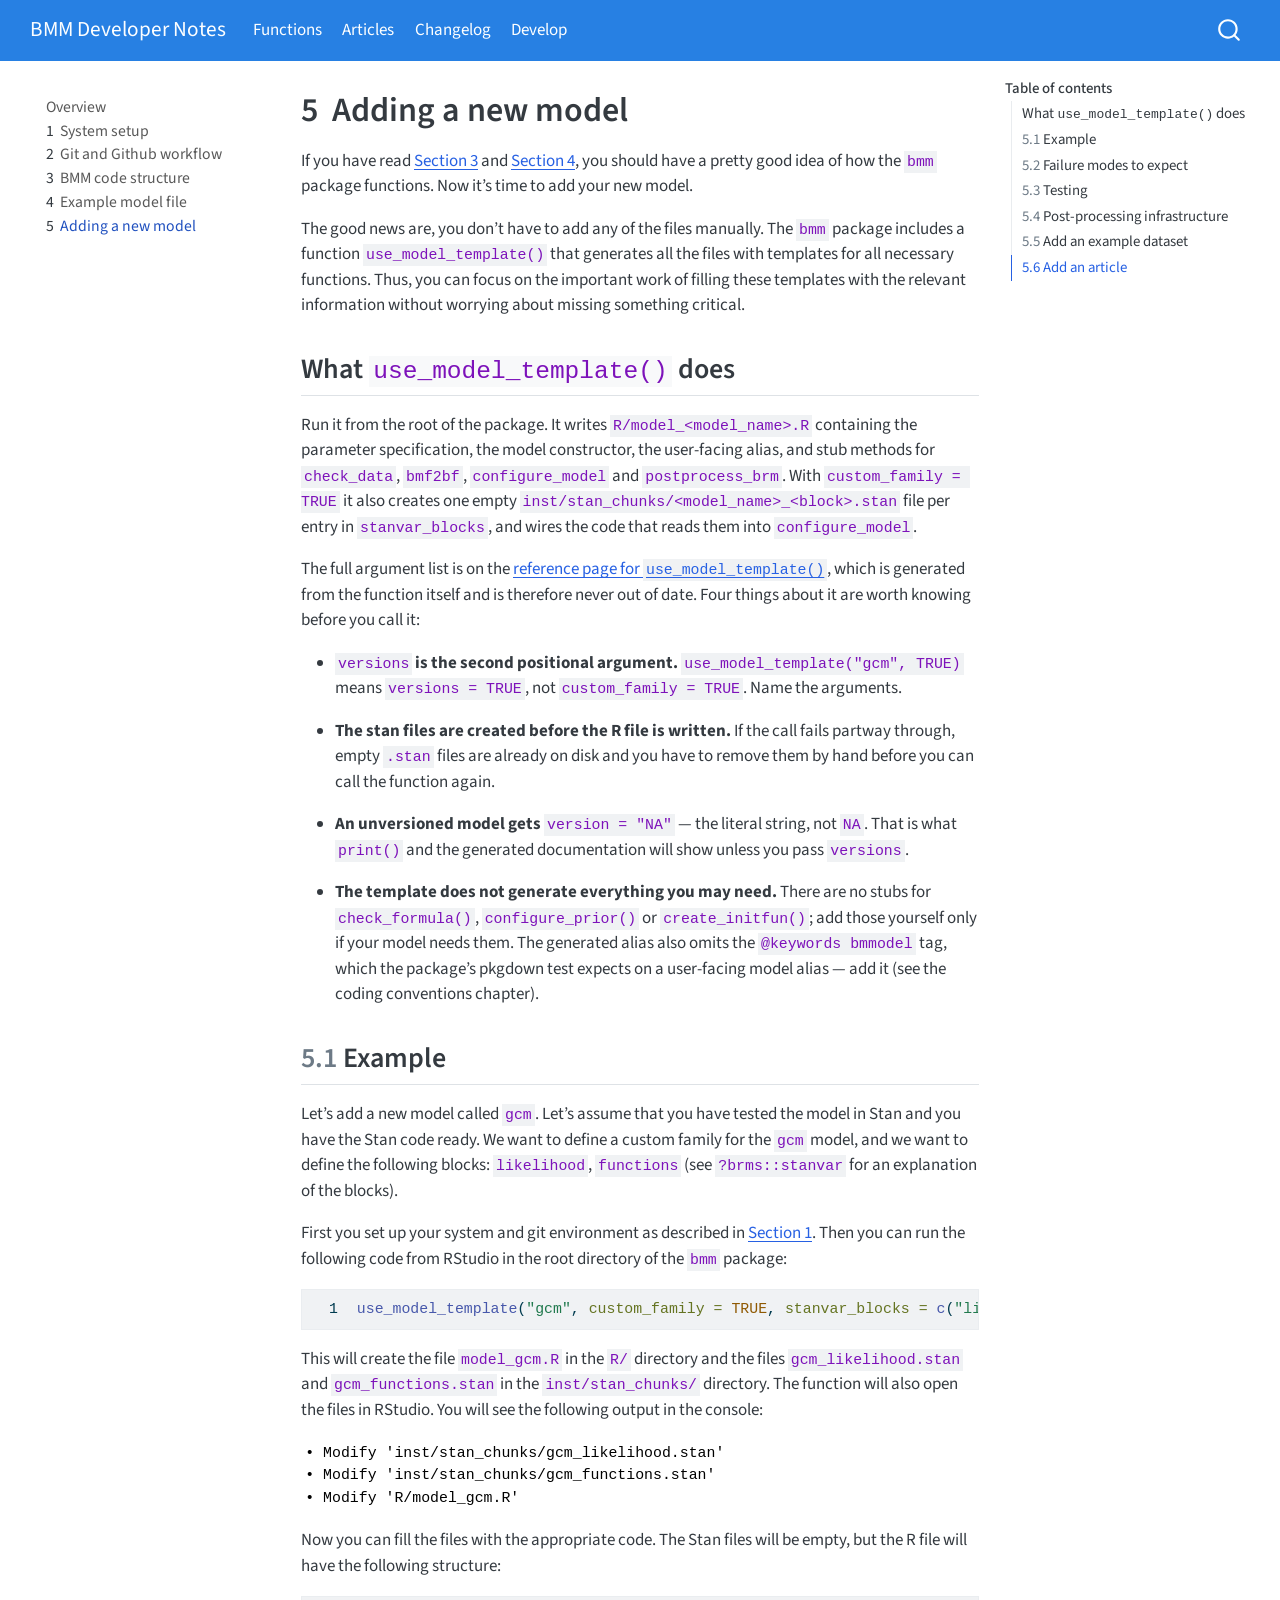
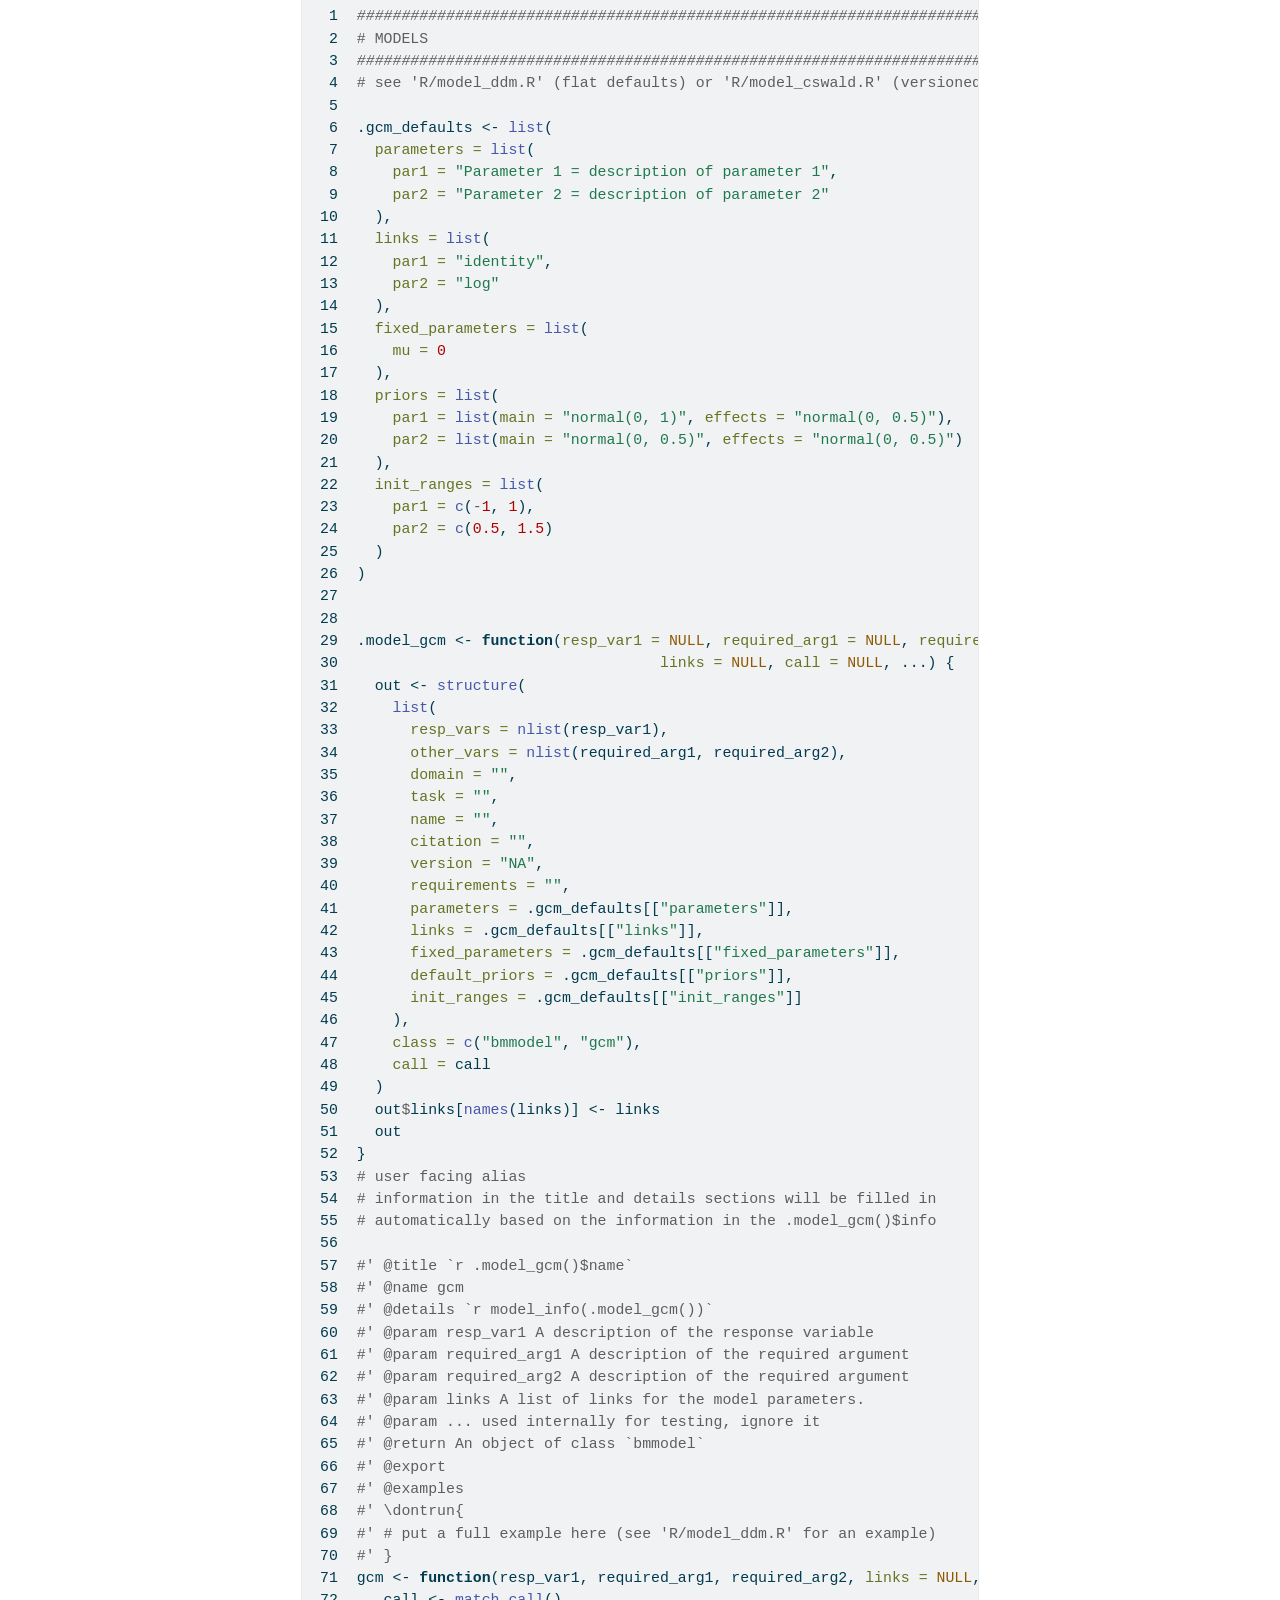
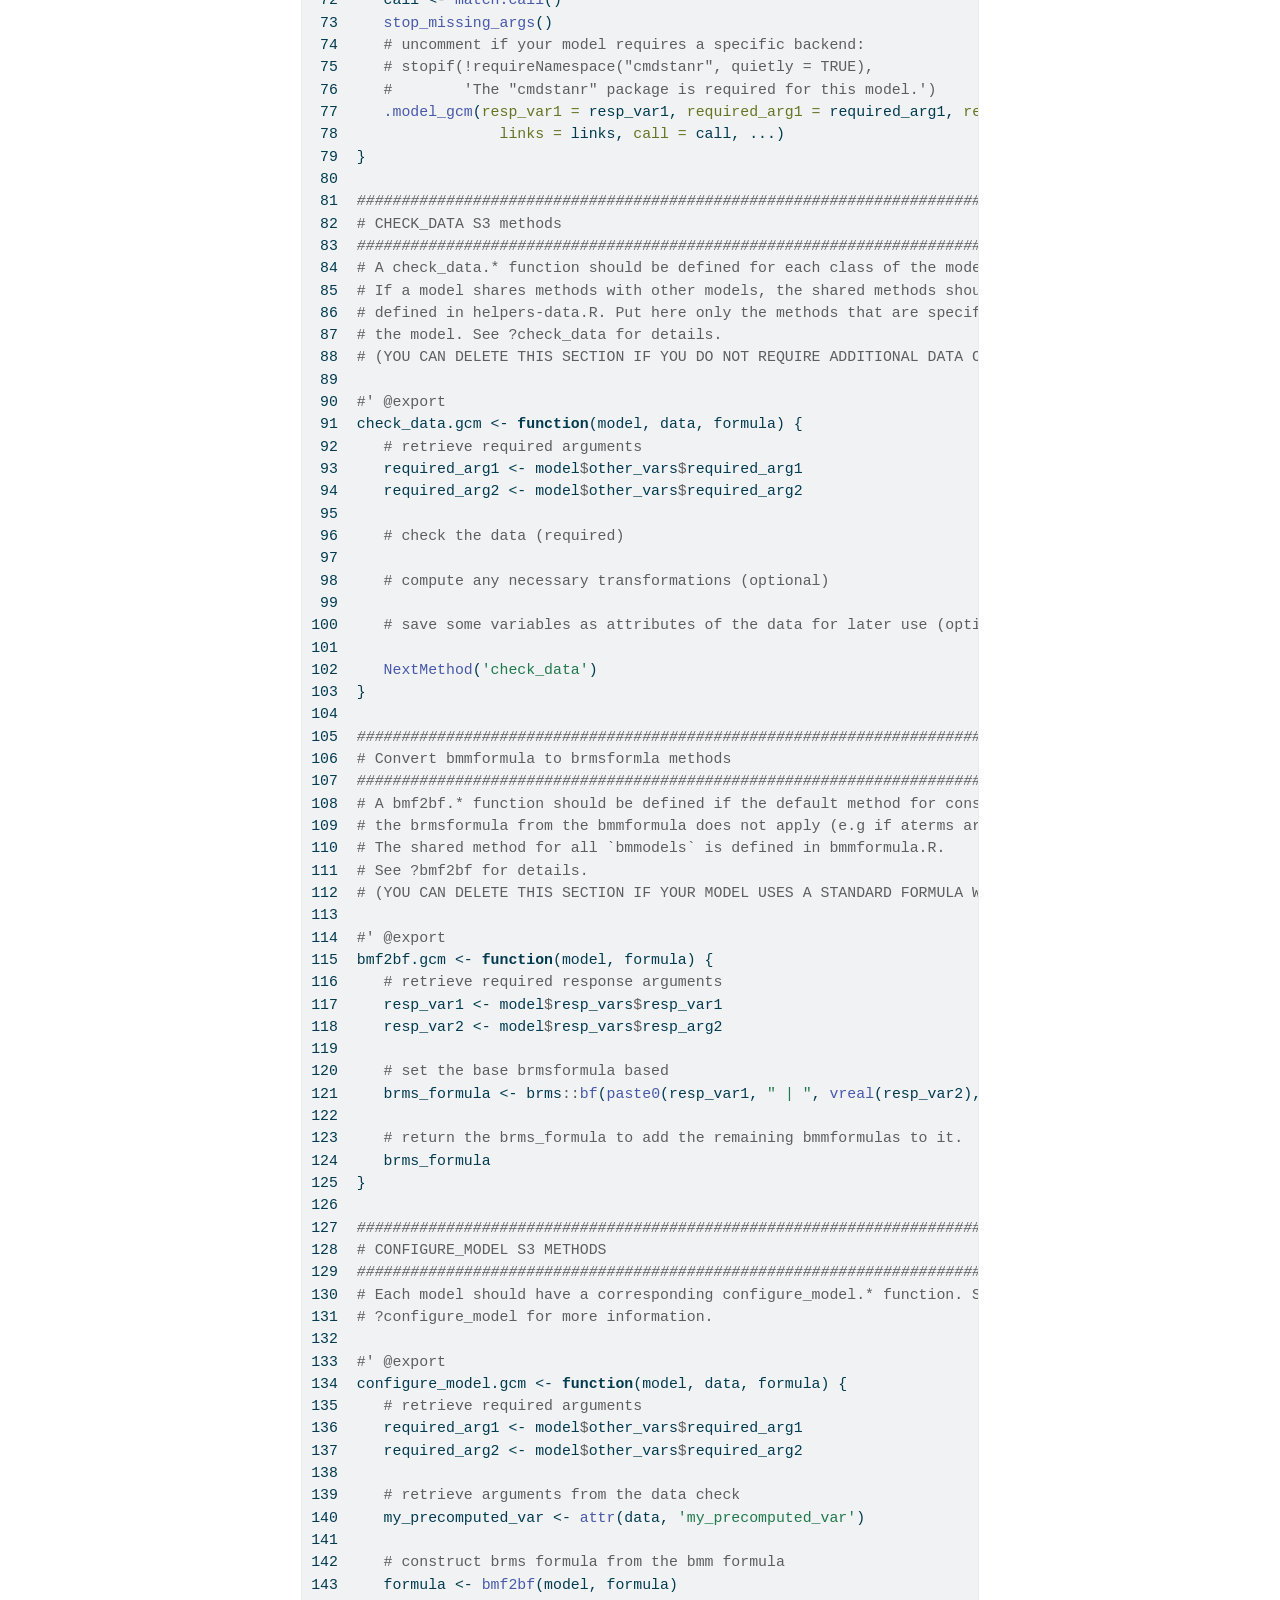
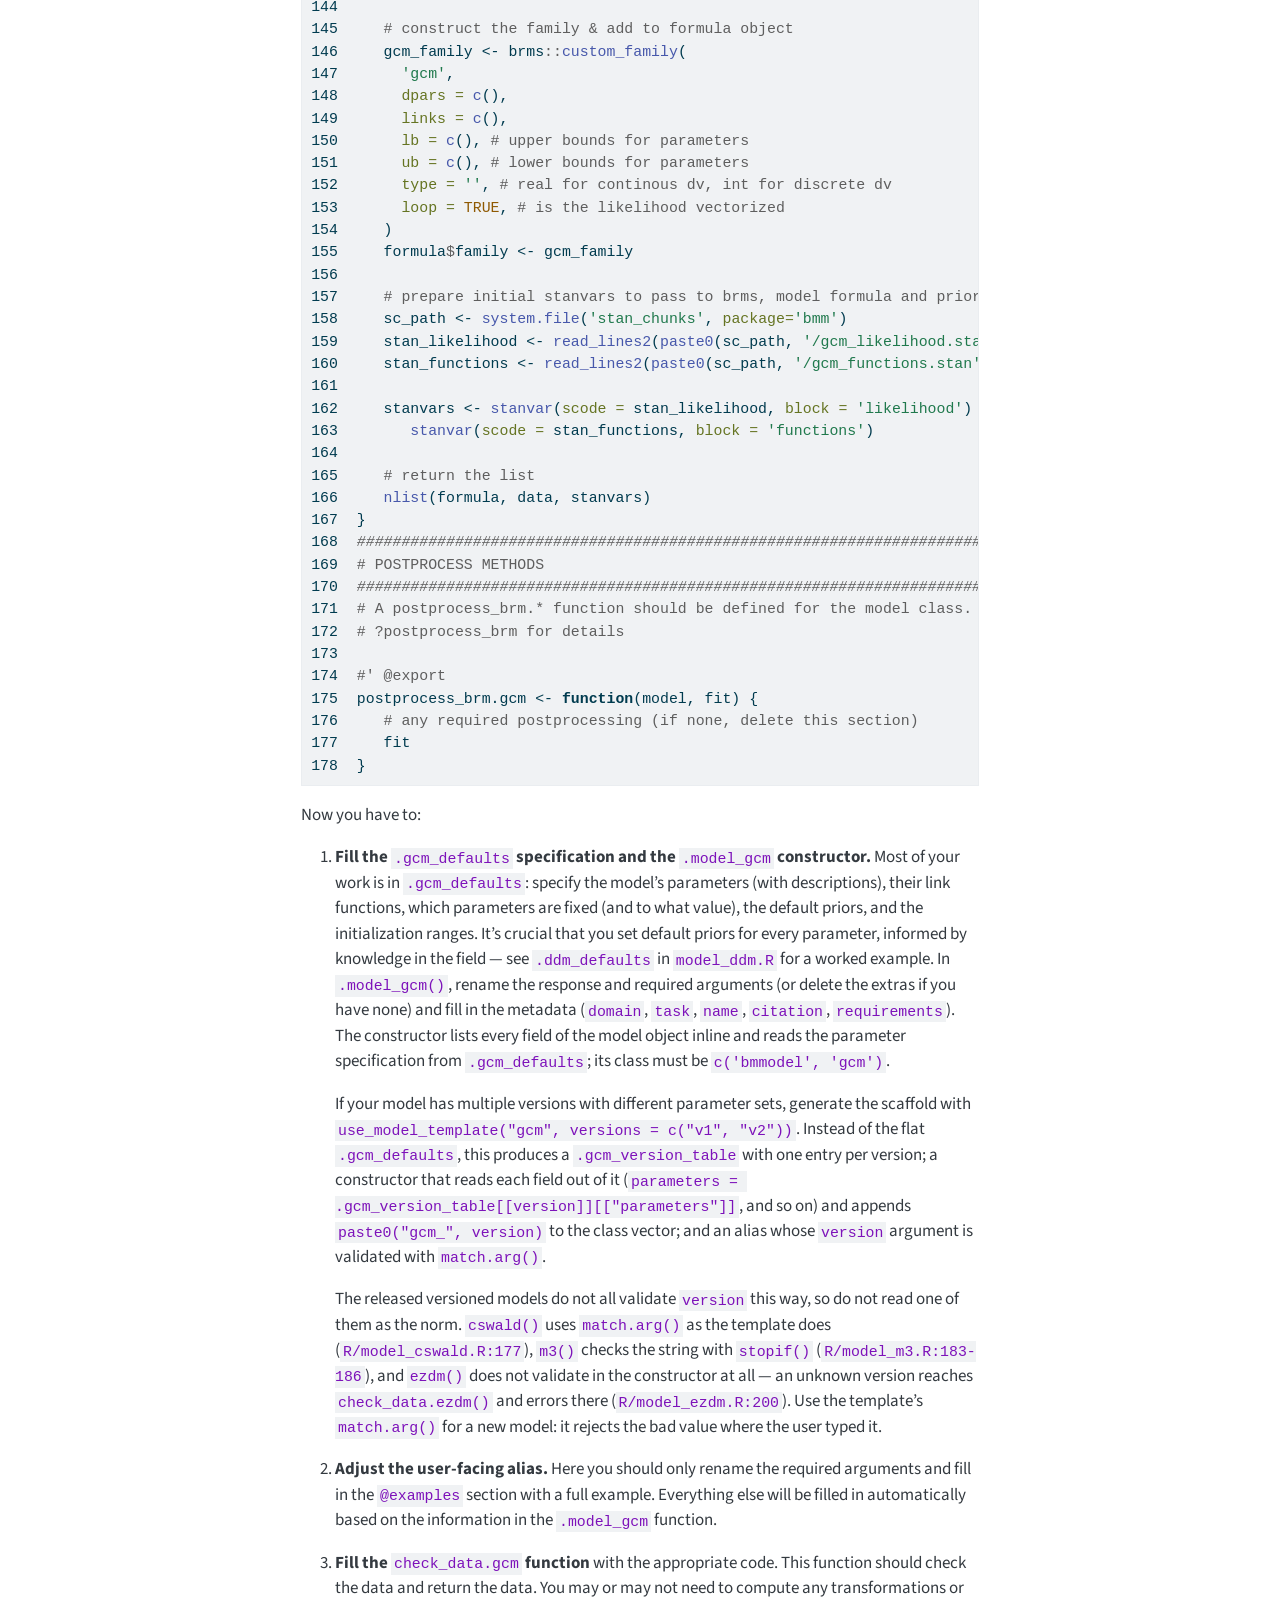
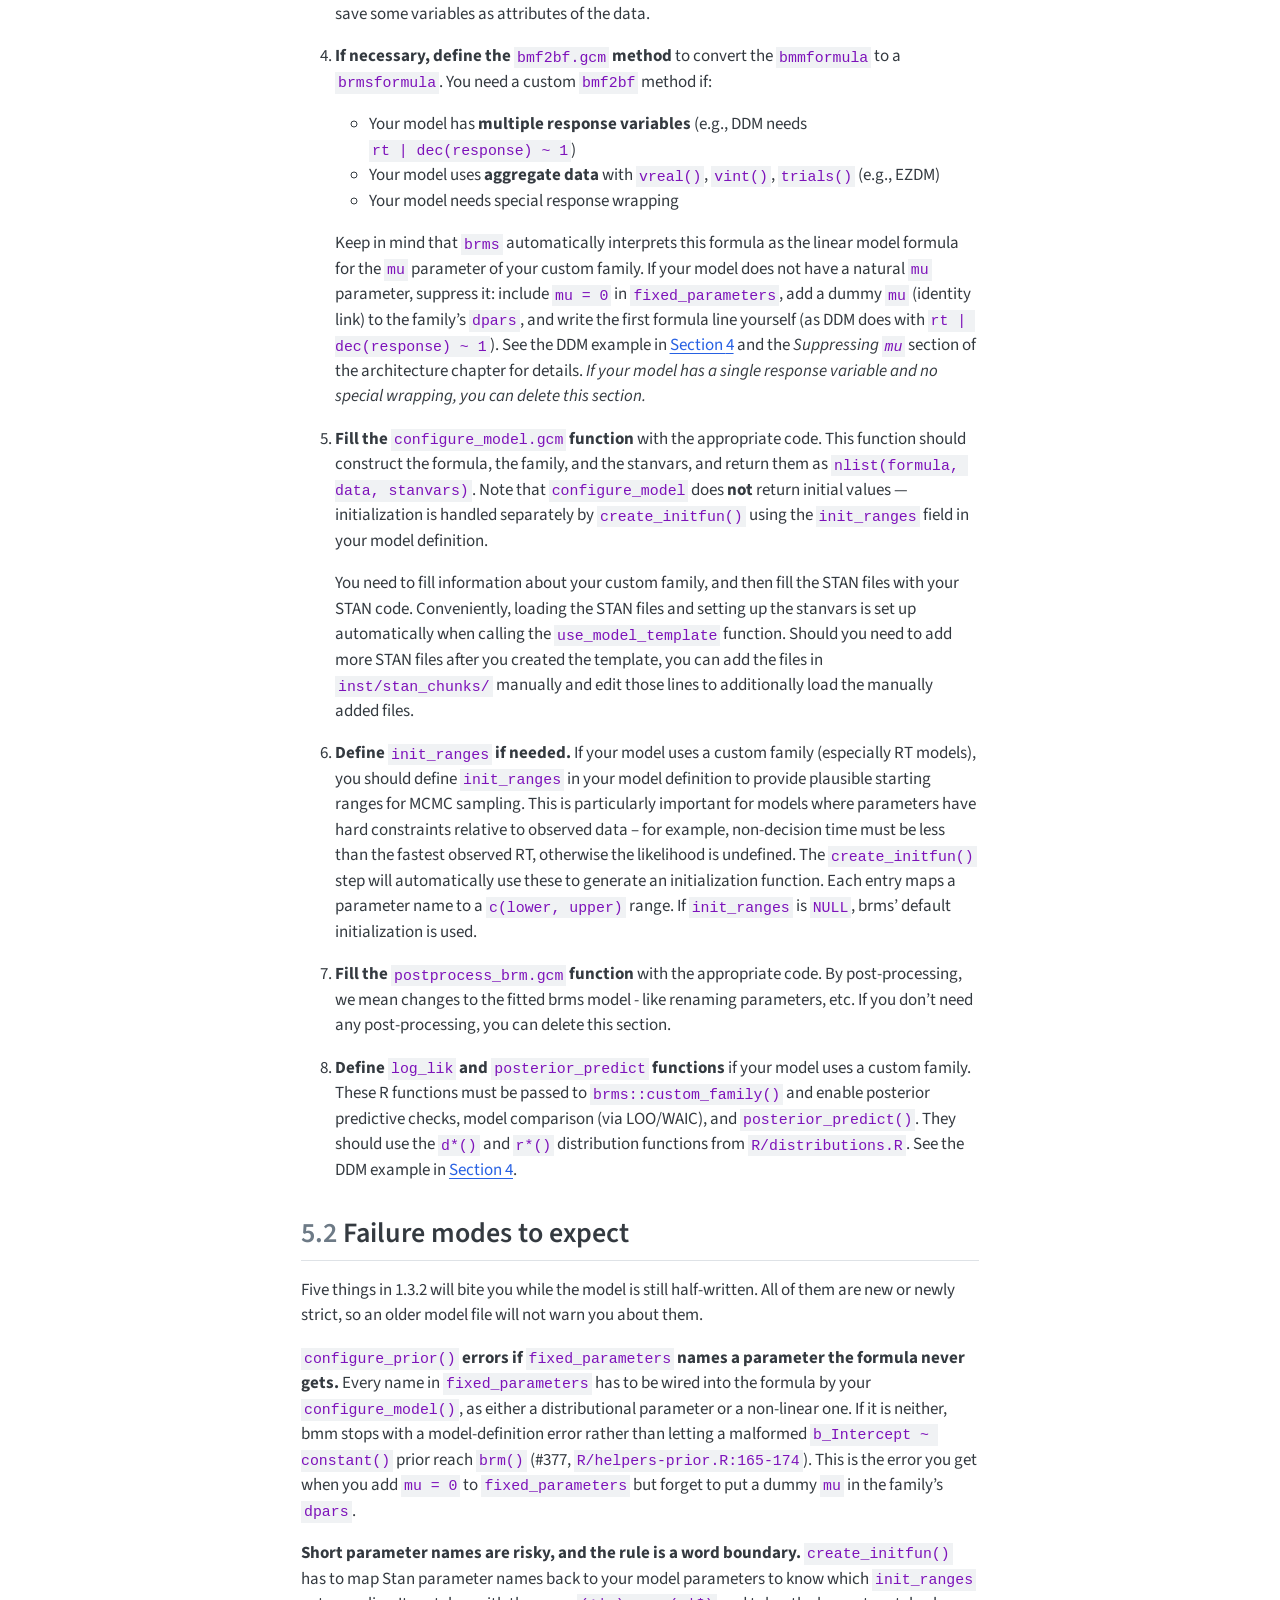
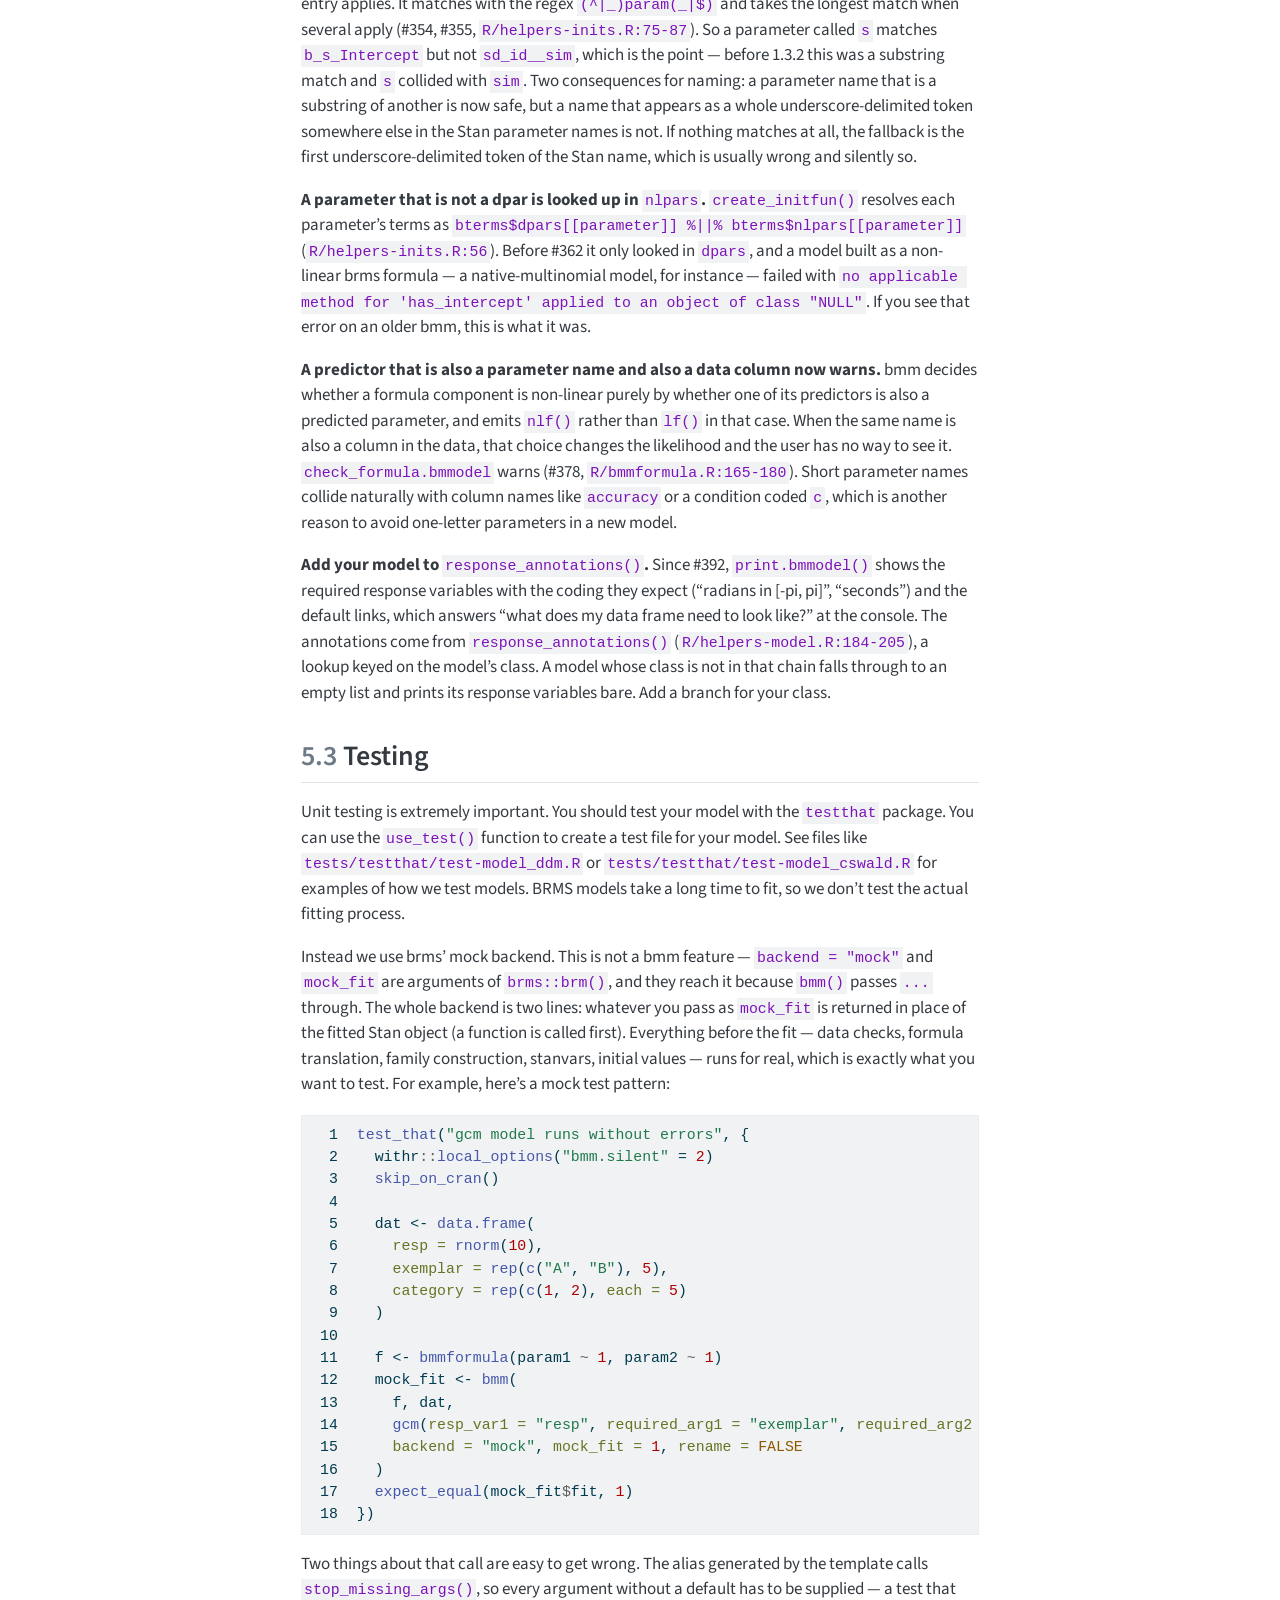
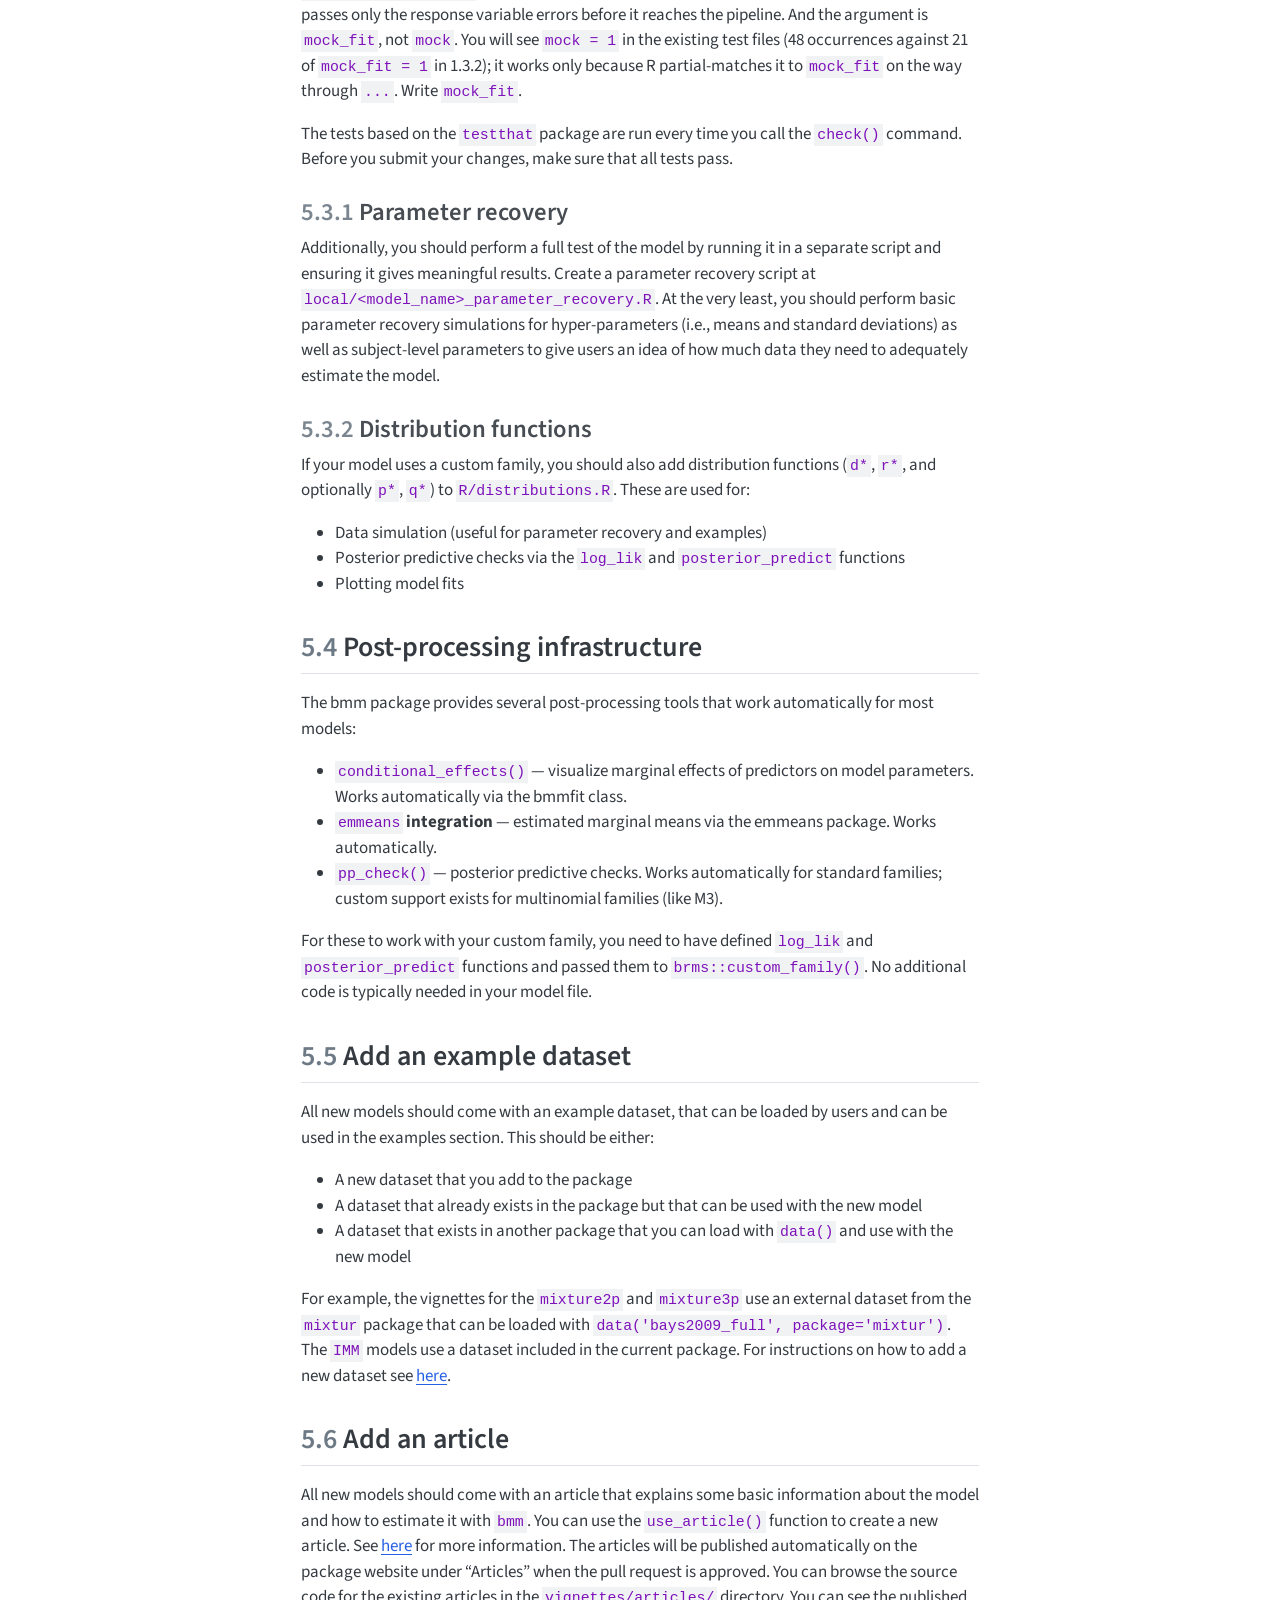
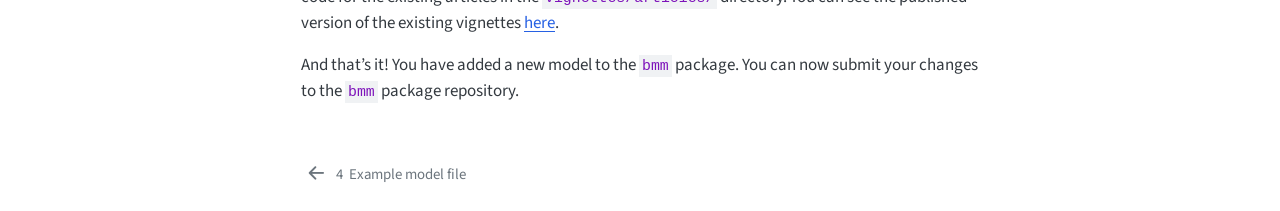
==== _book/add-new-model.html @ 44487a33 "Reconcile the code excerpts with v1.3.2 and document the new failure modes Re-ran the drift census a" ====
<!DOCTYPE html>
<html xmlns="http://www.w3.org/1999/xhtml" lang="en" xml:lang="en"><head>

<meta charset="utf-8">
<meta name="generator" content="quarto-1.10.18">

<meta name="viewport" content="width=device-width, initial-scale=1.0, user-scalable=yes">


<title>5&nbsp; Adding a new model – BMM Developer Notes</title>
<style>
/* Default styles provided by pandoc.
** See https://pandoc.org/MANUAL.html#variables-for-html for config info.
*/
span.smallcaps{font-variant: small-caps;}
div.columns{display: flex; gap: 1.5em;}
div.column{flex: auto;}
@media screen {
div.columns{gap: min(4vw, 1.5em);}
div.column{overflow-x: auto;}
}
div.hanging-indent{margin-left: 1.5em; text-indent: -1.5em;}
ul.task-list{list-style: none;}
ul.task-list li input[type="checkbox"] {
  width: 0.8em;
  margin: 0 0.8em 0.2em -1em; /* quarto-specific, see https://github.com/quarto-dev/quarto-cli/issues/4556 */ 
  vertical-align: middle;
}
/* CSS for syntax highlighting */
html { -webkit-text-size-adjust: 100%; }
pre > code.sourceCode { white-space: pre; position: relative; }
pre > code.sourceCode > span { display: inline-block; line-height: 1.25; }
pre > code.sourceCode > span:empty { height: 1.2em; }
.sourceCode { overflow: visible; }
code.sourceCode > span { color: inherit; text-decoration: inherit; }
div.sourceCode { margin: 1em 0; }
pre.sourceCode { margin: 0; }
@media screen {
div.sourceCode { overflow: auto; }
}
@media print {
pre > code.sourceCode { white-space: pre-wrap; }
pre > code.sourceCode > span { text-indent: -5em; padding-left: 5em; }
}
pre.numberSource code
  { counter-reset: source-line 0; }
pre.numberSource code > span
  { position: relative; left: -4em; counter-increment: source-line; }
pre.numberSource code > span > a:first-child::before
  { content: counter(source-line);
    position: relative; left: -1em; text-align: right; vertical-align: baseline;
    border: none; display: inline-block;
    -webkit-touch-callout: none; -webkit-user-select: none;
    -khtml-user-select: none; -moz-user-select: none;
    -ms-user-select: none; user-select: none;
    padding: 0 4px; width: 4em;
  }
pre.numberSource { margin-left: 3em;  padding-left: 4px; }
div.sourceCode
  {   }
@media screen {
pre > code.sourceCode > span > a:first-child::before { text-decoration: underline; }
}
</style>


<script src="site_libs/quarto-nav/quarto-nav.js"></script>
<script src="site_libs/quarto-nav/headroom.min.js"></script>
<script src="site_libs/clipboard/clipboard.min.js"></script>
<script src="site_libs/quarto-search/autocomplete.umd.js"></script>
<script src="site_libs/quarto-search/fuse.min.js"></script>
<script src="site_libs/quarto-search/quarto-search.js"></script>
<meta name="quarto:offset" content="./">
<link href="./example-model.html" rel="prev">
<script src="site_libs/quarto-html/quarto.js" type="module"></script>
<script src="site_libs/quarto-html/tabsets/tabsets.js" type="module"></script>
<script src="site_libs/quarto-html/popper.min.js"></script>
<script src="site_libs/quarto-html/tippy.umd.min.js"></script>
<script src="site_libs/quarto-html/anchor.min.js"></script>
<link href="site_libs/quarto-html/tippy.css" rel="stylesheet">
<link href="site_libs/quarto-html/quarto-syntax-highlighting-64a204ab8560d761af7679ceaba22944.css" rel="stylesheet" id="quarto-text-highlighting-styles">
<script src="site_libs/bootstrap/bootstrap.min.js"></script>
<link href="site_libs/bootstrap/bootstrap-icons.css" rel="stylesheet">
<link href="site_libs/bootstrap/bootstrap-e2a0acc2e5cec106112107b2889cd56a.min.css" rel="stylesheet" append-hash="true" id="quarto-bootstrap" data-mode="light">
<script id="quarto-search-options" type="application/json">{
  "location": "navbar",
  "copy-button": false,
  "collapse-after": 3,
  "panel-placement": "end",
  "type": "overlay",
  "limit": 50,
  "keyboard-shortcut": [
    "f",
    "/",
    "s"
  ],
  "show-item-context": false,
  "language": {
    "search-no-results-text": "No results",
    "search-matching-documents-text": "matching documents",
    "search-copy-link-title": "Copy link to search",
    "search-hide-matches-text": "Hide additional matches",
    "search-more-match-text": "more match in this document",
    "search-more-matches-text": "more matches in this document",
    "search-clear-button-title": "Clear",
    "search-text-placeholder": "",
    "search-detached-cancel-button-title": "Cancel",
    "search-submit-button-title": "Submit",
    "search-label": "Search"
  }
}</script>


</head>

<body class="nav-sidebar floating nav-fixed quarto-light">

<div id="quarto-search-results"></div>
  <header id="quarto-header" class="headroom fixed-top">
    <nav class="navbar navbar-expand-lg " data-bs-theme="dark">
      <div class="navbar-container container-fluid">
      <div class="navbar-brand-container mx-auto">
    <a class="navbar-brand" href="./index.html">
    <span class="navbar-title">BMM Developer Notes</span>
    </a>
  </div>
            <div id="quarto-search" class="" title="Search"></div>
          <button class="navbar-toggler" type="button" data-bs-toggle="collapse" data-bs-target="#navbarCollapse" aria-controls="navbarCollapse" role="menu" aria-expanded="false" aria-label="Toggle navigation" onclick="if (window.quartoToggleHeadroom) { window.quartoToggleHeadroom(); }">
  <span class="navbar-toggler-icon"></span>
</button>
          <div class="collapse navbar-collapse" id="navbarCollapse">
            <ul class="navbar-nav navbar-nav-scroll me-auto">
  <li class="nav-item">
    <a class="nav-link" href="./../reference/index.html"> 
<span class="menu-text">Functions</span></a>
  </li>  
  <li class="nav-item">
    <a class="nav-link" href="./../articles/index.html"> 
<span class="menu-text">Articles</span></a>
  </li>  
  <li class="nav-item">
    <a class="nav-link" href="./../news/index.html"> 
<span class="menu-text">Changelog</span></a>
  </li>  
  <li class="nav-item">
    <a class="nav-link" href="./../dev-notes/index.html"> 
<span class="menu-text">Develop</span></a>
  </li>  
</ul>
          </div> <!-- /navcollapse -->
            <div class="quarto-navbar-tools">
</div>
      </div> <!-- /container-fluid -->
    </nav>
  <nav class="quarto-secondary-nav">
    <div class="container-fluid d-flex">
      <button type="button" class="quarto-btn-toggle btn" data-bs-toggle="collapse" role="button" data-bs-target=".quarto-sidebar-collapse-item" aria-controls="quarto-sidebar" aria-expanded="false" aria-label="Toggle sidebar navigation" onclick="if (window.quartoToggleHeadroom) { window.quartoToggleHeadroom(); }">
        <i class="bi bi-layout-text-sidebar-reverse"></i>
      </button>
        <nav class="quarto-page-breadcrumbs" aria-label="breadcrumb"><ol class="breadcrumb"><li class="breadcrumb-item"><a href="./add-new-model.html"><span class="chapter-number">5</span>&nbsp; <span class="chapter-title">Adding a new model</span></a></li></ol></nav>
        <a class="flex-grow-1" role="navigation" data-bs-toggle="collapse" data-bs-target=".quarto-sidebar-collapse-item" aria-controls="quarto-sidebar" aria-expanded="false" aria-label="Toggle sidebar navigation" onclick="if (window.quartoToggleHeadroom) { window.quartoToggleHeadroom(); }">      
        </a>
    </div>
  </nav>
</header>
<!-- content -->
<div id="quarto-content" class="quarto-container page-columns page-rows-contents page-layout-article page-navbar">
<!-- sidebar -->
  <nav id="quarto-sidebar" class="sidebar collapse collapse-horizontal quarto-sidebar-collapse-item sidebar-navigation floating overflow-auto">
    <div class="sidebar-menu-container"> 
    <ul class="list-unstyled mt-1">
        <li class="sidebar-item">
  <div class="sidebar-item-container"> 
  <a href="./index.html" class="sidebar-item-text sidebar-link">
 <span class="menu-text">Overview</span></a>
  </div>
</li>
        <li class="sidebar-item">
  <div class="sidebar-item-container"> 
  <a href="./setup.html" class="sidebar-item-text sidebar-link">
 <span class="menu-text"><span class="chapter-number">1</span>&nbsp; <span class="chapter-title">System setup</span></span></a>
  </div>
</li>
        <li class="sidebar-item">
  <div class="sidebar-item-container"> 
  <a href="./git-workflow.html" class="sidebar-item-text sidebar-link">
 <span class="menu-text"><span class="chapter-number">2</span>&nbsp; <span class="chapter-title">Git and Github workflow</span></span></a>
  </div>
</li>
        <li class="sidebar-item">
  <div class="sidebar-item-container"> 
  <a href="./bmm-architecture.html" class="sidebar-item-text sidebar-link">
 <span class="menu-text"><span class="chapter-number">3</span>&nbsp; <span class="chapter-title">BMM code structure</span></span></a>
  </div>
</li>
        <li class="sidebar-item">
  <div class="sidebar-item-container"> 
  <a href="./example-model.html" class="sidebar-item-text sidebar-link">
 <span class="menu-text"><span class="chapter-number">4</span>&nbsp; <span class="chapter-title">Example model file</span></span></a>
  </div>
</li>
        <li class="sidebar-item">
  <div class="sidebar-item-container"> 
  <a href="./add-new-model.html" class="sidebar-item-text sidebar-link active">
 <span class="menu-text"><span class="chapter-number">5</span>&nbsp; <span class="chapter-title">Adding a new model</span></span></a>
  </div>
</li>
    </ul>
    </div>
</nav>
<div id="quarto-sidebar-glass" class="quarto-sidebar-collapse-item" data-bs-toggle="collapse" data-bs-target=".quarto-sidebar-collapse-item"></div>
<!-- margin-sidebar -->
    <div id="quarto-margin-sidebar" class="sidebar margin-sidebar">
        <nav id="TOC" role="doc-toc" class="toc-active">
    <h2 id="toc-title">Table of contents</h2>
   
  <ul>
  <li><a href="#what-use_model_template-does" id="toc-what-use_model_template-does" class="nav-link active" data-scroll-target="#what-use_model_template-does">What <code>use_model_template()</code> does</a></li>
  <li><a href="#example" id="toc-example" class="nav-link" data-scroll-target="#example"><span class="header-section-number">5.1</span> Example</a></li>
  <li><a href="#failure-modes-to-expect" id="toc-failure-modes-to-expect" class="nav-link" data-scroll-target="#failure-modes-to-expect"><span class="header-section-number">5.2</span> Failure modes to expect</a></li>
  <li><a href="#testing" id="toc-testing" class="nav-link" data-scroll-target="#testing"><span class="header-section-number">5.3</span> Testing</a>
  <ul class="collapse">
  <li><a href="#parameter-recovery" id="toc-parameter-recovery" class="nav-link" data-scroll-target="#parameter-recovery"><span class="header-section-number">5.3.1</span> Parameter recovery</a></li>
  <li><a href="#distribution-functions" id="toc-distribution-functions" class="nav-link" data-scroll-target="#distribution-functions"><span class="header-section-number">5.3.2</span> Distribution functions</a></li>
  </ul></li>
  <li><a href="#post-processing-infrastructure" id="toc-post-processing-infrastructure" class="nav-link" data-scroll-target="#post-processing-infrastructure"><span class="header-section-number">5.4</span> Post-processing infrastructure</a></li>
  <li><a href="#add-an-example-dataset" id="toc-add-an-example-dataset" class="nav-link" data-scroll-target="#add-an-example-dataset"><span class="header-section-number">5.5</span> Add an example dataset</a></li>
  <li><a href="#add-an-article" id="toc-add-an-article" class="nav-link" data-scroll-target="#add-an-article"><span class="header-section-number">5.6</span> Add an article</a></li>
  </ul>
</nav>
    </div>
<!-- main -->
<main class="content" id="quarto-document-content">

<header id="title-block-header" class="quarto-title-block default">
<div class="quarto-title">
<h1 class="title"><span class="chapter-number">5</span>&nbsp; <span class="chapter-title">Adding a new model</span></h1>
</div>



<div class="quarto-title-meta">

    
  
    
  </div>
  


</header>


<p>If you have read <a href="bmm-architecture.html" class="quarto-xref">Section&nbsp;<span>3</span></a> and <a href="example-model.html" class="quarto-xref">Section&nbsp;<span>4</span></a>, you should have a pretty good idea of how the <code>bmm</code> package functions. Now it’s time to add your new model.</p>
<p>The good news are, you don’t have to add any of the files manually. The <code>bmm</code> package includes a function <code>use_model_template()</code> that generates all the files with templates for all necessary functions. Thus, you can focus on the important work of filling these templates with the relevant information without worrying about missing something critical.</p>
<section id="what-use_model_template-does" class="level2 unnumbered">
<h2 class="unnumbered anchored" data-anchor-id="what-use_model_template-does">What <code>use_model_template()</code> does</h2>
<p>Run it from the root of the package. It writes <code>R/model_&lt;model_name&gt;.R</code> containing the parameter specification, the model constructor, the user-facing alias, and stub methods for <code>check_data</code>, <code>bmf2bf</code>, <code>configure_model</code> and <code>postprocess_brm</code>. With <code>custom_family = TRUE</code> it also creates one empty <code>inst/stan_chunks/&lt;model_name&gt;_&lt;block&gt;.stan</code> file per entry in <code>stanvar_blocks</code>, and wires the code that reads them into <code>configure_model</code>.</p>
<p>The full argument list is on the <a href="../reference/use_model_template.html">reference page for <code>use_model_template()</code></a>, which is generated from the function itself and is therefore never out of date. Four things about it are worth knowing before you call it:</p>
<ul>
<li><p><strong><code>versions</code> is the second positional argument.</strong> <code>use_model_template("gcm", TRUE)</code> means <code>versions = TRUE</code>, not <code>custom_family = TRUE</code>. Name the arguments.</p></li>
<li><p><strong>The stan files are created before the R file is written.</strong> If the call fails partway through, empty <code>.stan</code> files are already on disk and you have to remove them by hand before you can call the function again.</p></li>
<li><p><strong>An unversioned model gets <code>version = "NA"</code></strong> — the literal string, not <code>NA</code>. That is what <code>print()</code> and the generated documentation will show unless you pass <code>versions</code>.</p></li>
<li><p><strong>The template does not generate everything you may need.</strong> There are no stubs for <code>check_formula()</code>, <code>configure_prior()</code> or <code>create_initfun()</code>; add those yourself only if your model needs them. The generated alias also omits the <code>@keywords bmmodel</code> tag, which the package’s pkgdown test expects on a user-facing model alias — add it (see the coding conventions chapter).</p></li>
</ul>
</section>
<section id="example" class="level2" data-number="5.1">
<h2 data-number="5.1" class="anchored" data-anchor-id="example"><span class="header-section-number">5.1</span> Example</h2>
<p>Let’s add a new model called <code>gcm</code>. Let’s assume that you have tested the model in Stan and you have the Stan code ready. We want to define a custom family for the <code>gcm</code> model, and we want to define the following blocks: <code>likelihood</code>, <code>functions</code> (see <code>?brms::stanvar</code> for an explanation of the blocks).</p>
<p>First you set up your system and git environment as described in <a href="setup.html" class="quarto-xref">Section&nbsp;<span>1</span></a>. Then you can run the following code from RStudio in the root directory of the <code>bmm</code> package:</p>
<div class="code-copy-outer-scaffold"><div class="sourceCode" id="cb1"><pre class="sourceCode numberSource r number-lines code-with-copy"><code class="sourceCode r"><span id="cb1-1"><a href="#cb1-1" aria-label="1"></a><span class="fu">use_model_template</span>(<span class="st">"gcm"</span>, <span class="at">custom_family =</span> <span class="cn">TRUE</span>, <span class="at">stanvar_blocks =</span> <span class="fu">c</span>(<span class="st">"likelihood"</span>, <span class="st">"functions"</span>))</span></code></pre></div><button title="Copy to Clipboard" class="code-copy-button"><i class="bi"></i></button></div>
<p>This will create the file <code>model_gcm.R</code> in the <code>R/</code> directory and the files <code>gcm_likelihood.stan</code> and <code>gcm_functions.stan</code> in the <code>inst/stan_chunks/</code> directory. The function will also open the files in RStudio. You will see the following output in the console:</p>
<pre><code>• Modify 'inst/stan_chunks/gcm_likelihood.stan'
• Modify 'inst/stan_chunks/gcm_functions.stan'
• Modify 'R/model_gcm.R'</code></pre>
<p>Now you can fill the files with the appropriate code. The Stan files will be empty, but the R file will have the following structure:</p>
<div class="code-copy-outer-scaffold"><div class="sourceCode" id="cb3"><pre class="sourceCode numberSource r number-lines code-with-copy"><code class="sourceCode r"><span id="cb3-1"><a href="#cb3-1" aria-label="1"></a><span class="do">#############################################################################!</span></span>
<span id="cb3-2"><a href="#cb3-2" aria-label="2"></a><span class="co"># MODELS                                                                 ####</span></span>
<span id="cb3-3"><a href="#cb3-3" aria-label="3"></a><span class="do">#############################################################################!</span></span>
<span id="cb3-4"><a href="#cb3-4" aria-label="4"></a><span class="co"># see 'R/model_ddm.R' (flat defaults) or 'R/model_cswald.R' (versioned) for examples</span></span>
<span id="cb3-5"><a href="#cb3-5" aria-label="5"></a></span>
<span id="cb3-6"><a href="#cb3-6" aria-label="6"></a>.gcm_defaults <span class="ot">&lt;-</span> <span class="fu">list</span>(</span>
<span id="cb3-7"><a href="#cb3-7" aria-label="7"></a>  <span class="at">parameters =</span> <span class="fu">list</span>(</span>
<span id="cb3-8"><a href="#cb3-8" aria-label="8"></a>    <span class="at">par1 =</span> <span class="st">"Parameter 1 = description of parameter 1"</span>,</span>
<span id="cb3-9"><a href="#cb3-9" aria-label="9"></a>    <span class="at">par2 =</span> <span class="st">"Parameter 2 = description of parameter 2"</span></span>
<span id="cb3-10"><a href="#cb3-10" aria-label="10"></a>  ),</span>
<span id="cb3-11"><a href="#cb3-11" aria-label="11"></a>  <span class="at">links =</span> <span class="fu">list</span>(</span>
<span id="cb3-12"><a href="#cb3-12" aria-label="12"></a>    <span class="at">par1 =</span> <span class="st">"identity"</span>,</span>
<span id="cb3-13"><a href="#cb3-13" aria-label="13"></a>    <span class="at">par2 =</span> <span class="st">"log"</span></span>
<span id="cb3-14"><a href="#cb3-14" aria-label="14"></a>  ),</span>
<span id="cb3-15"><a href="#cb3-15" aria-label="15"></a>  <span class="at">fixed_parameters =</span> <span class="fu">list</span>(</span>
<span id="cb3-16"><a href="#cb3-16" aria-label="16"></a>    <span class="at">mu =</span> <span class="dv">0</span></span>
<span id="cb3-17"><a href="#cb3-17" aria-label="17"></a>  ),</span>
<span id="cb3-18"><a href="#cb3-18" aria-label="18"></a>  <span class="at">priors =</span> <span class="fu">list</span>(</span>
<span id="cb3-19"><a href="#cb3-19" aria-label="19"></a>    <span class="at">par1 =</span> <span class="fu">list</span>(<span class="at">main =</span> <span class="st">"normal(0, 1)"</span>, <span class="at">effects =</span> <span class="st">"normal(0, 0.5)"</span>),</span>
<span id="cb3-20"><a href="#cb3-20" aria-label="20"></a>    <span class="at">par2 =</span> <span class="fu">list</span>(<span class="at">main =</span> <span class="st">"normal(0, 0.5)"</span>, <span class="at">effects =</span> <span class="st">"normal(0, 0.5)"</span>)</span>
<span id="cb3-21"><a href="#cb3-21" aria-label="21"></a>  ),</span>
<span id="cb3-22"><a href="#cb3-22" aria-label="22"></a>  <span class="at">init_ranges =</span> <span class="fu">list</span>(</span>
<span id="cb3-23"><a href="#cb3-23" aria-label="23"></a>    <span class="at">par1 =</span> <span class="fu">c</span>(<span class="sc">-</span><span class="dv">1</span>, <span class="dv">1</span>),</span>
<span id="cb3-24"><a href="#cb3-24" aria-label="24"></a>    <span class="at">par2 =</span> <span class="fu">c</span>(<span class="fl">0.5</span>, <span class="fl">1.5</span>)</span>
<span id="cb3-25"><a href="#cb3-25" aria-label="25"></a>  )</span>
<span id="cb3-26"><a href="#cb3-26" aria-label="26"></a>)</span>
<span id="cb3-27"><a href="#cb3-27" aria-label="27"></a></span>
<span id="cb3-28"><a href="#cb3-28" aria-label="28"></a></span>
<span id="cb3-29"><a href="#cb3-29" aria-label="29"></a>.model_gcm <span class="ot">&lt;-</span> <span class="cf">function</span>(<span class="at">resp_var1 =</span> <span class="cn">NULL</span>, <span class="at">required_arg1 =</span> <span class="cn">NULL</span>, <span class="at">required_arg2 =</span> <span class="cn">NULL</span>,</span>
<span id="cb3-30"><a href="#cb3-30" aria-label="30"></a>                                  <span class="at">links =</span> <span class="cn">NULL</span>, <span class="at">call =</span> <span class="cn">NULL</span>, ...) {</span>
<span id="cb3-31"><a href="#cb3-31" aria-label="31"></a>  out <span class="ot">&lt;-</span> <span class="fu">structure</span>(</span>
<span id="cb3-32"><a href="#cb3-32" aria-label="32"></a>    <span class="fu">list</span>(</span>
<span id="cb3-33"><a href="#cb3-33" aria-label="33"></a>      <span class="at">resp_vars =</span> <span class="fu">nlist</span>(resp_var1),</span>
<span id="cb3-34"><a href="#cb3-34" aria-label="34"></a>      <span class="at">other_vars =</span> <span class="fu">nlist</span>(required_arg1, required_arg2),</span>
<span id="cb3-35"><a href="#cb3-35" aria-label="35"></a>      <span class="at">domain =</span> <span class="st">""</span>,</span>
<span id="cb3-36"><a href="#cb3-36" aria-label="36"></a>      <span class="at">task =</span> <span class="st">""</span>,</span>
<span id="cb3-37"><a href="#cb3-37" aria-label="37"></a>      <span class="at">name =</span> <span class="st">""</span>,</span>
<span id="cb3-38"><a href="#cb3-38" aria-label="38"></a>      <span class="at">citation =</span> <span class="st">""</span>,</span>
<span id="cb3-39"><a href="#cb3-39" aria-label="39"></a>      <span class="at">version =</span> <span class="st">"NA"</span>,</span>
<span id="cb3-40"><a href="#cb3-40" aria-label="40"></a>      <span class="at">requirements =</span> <span class="st">""</span>,</span>
<span id="cb3-41"><a href="#cb3-41" aria-label="41"></a>      <span class="at">parameters =</span> .gcm_defaults[[<span class="st">"parameters"</span>]],</span>
<span id="cb3-42"><a href="#cb3-42" aria-label="42"></a>      <span class="at">links =</span> .gcm_defaults[[<span class="st">"links"</span>]],</span>
<span id="cb3-43"><a href="#cb3-43" aria-label="43"></a>      <span class="at">fixed_parameters =</span> .gcm_defaults[[<span class="st">"fixed_parameters"</span>]],</span>
<span id="cb3-44"><a href="#cb3-44" aria-label="44"></a>      <span class="at">default_priors =</span> .gcm_defaults[[<span class="st">"priors"</span>]],</span>
<span id="cb3-45"><a href="#cb3-45" aria-label="45"></a>      <span class="at">init_ranges =</span> .gcm_defaults[[<span class="st">"init_ranges"</span>]]</span>
<span id="cb3-46"><a href="#cb3-46" aria-label="46"></a>    ),</span>
<span id="cb3-47"><a href="#cb3-47" aria-label="47"></a>    <span class="at">class =</span> <span class="fu">c</span>(<span class="st">"bmmodel"</span>, <span class="st">"gcm"</span>),</span>
<span id="cb3-48"><a href="#cb3-48" aria-label="48"></a>    <span class="at">call =</span> call</span>
<span id="cb3-49"><a href="#cb3-49" aria-label="49"></a>  )</span>
<span id="cb3-50"><a href="#cb3-50" aria-label="50"></a>  out<span class="sc">$</span>links[<span class="fu">names</span>(links)] <span class="ot">&lt;-</span> links</span>
<span id="cb3-51"><a href="#cb3-51" aria-label="51"></a>  out</span>
<span id="cb3-52"><a href="#cb3-52" aria-label="52"></a>}</span>
<span id="cb3-53"><a href="#cb3-53" aria-label="53"></a><span class="co"># user facing alias</span></span>
<span id="cb3-54"><a href="#cb3-54" aria-label="54"></a><span class="co"># information in the title and details sections will be filled in</span></span>
<span id="cb3-55"><a href="#cb3-55" aria-label="55"></a><span class="co"># automatically based on the information in the .model_gcm()$info</span></span>
<span id="cb3-56"><a href="#cb3-56" aria-label="56"></a></span>
<span id="cb3-57"><a href="#cb3-57" aria-label="57"></a><span class="co">#' @title `r .model_gcm()$name`</span></span>
<span id="cb3-58"><a href="#cb3-58" aria-label="58"></a><span class="co">#' @name gcm</span></span>
<span id="cb3-59"><a href="#cb3-59" aria-label="59"></a><span class="co">#' @details `r model_info(.model_gcm())`</span></span>
<span id="cb3-60"><a href="#cb3-60" aria-label="60"></a><span class="co">#' @param resp_var1 A description of the response variable</span></span>
<span id="cb3-61"><a href="#cb3-61" aria-label="61"></a><span class="co">#' @param required_arg1 A description of the required argument</span></span>
<span id="cb3-62"><a href="#cb3-62" aria-label="62"></a><span class="co">#' @param required_arg2 A description of the required argument</span></span>
<span id="cb3-63"><a href="#cb3-63" aria-label="63"></a><span class="co">#' @param links A list of links for the model parameters.</span></span>
<span id="cb3-64"><a href="#cb3-64" aria-label="64"></a><span class="co">#' @param ... used internally for testing, ignore it</span></span>
<span id="cb3-65"><a href="#cb3-65" aria-label="65"></a><span class="co">#' @return An object of class `bmmodel`</span></span>
<span id="cb3-66"><a href="#cb3-66" aria-label="66"></a><span class="co">#' @export</span></span>
<span id="cb3-67"><a href="#cb3-67" aria-label="67"></a><span class="co">#' @examples</span></span>
<span id="cb3-68"><a href="#cb3-68" aria-label="68"></a><span class="co">#' \dontrun{</span></span>
<span id="cb3-69"><a href="#cb3-69" aria-label="69"></a><span class="co">#' # put a full example here (see 'R/model_ddm.R' for an example)</span></span>
<span id="cb3-70"><a href="#cb3-70" aria-label="70"></a><span class="co">#' }</span></span>
<span id="cb3-71"><a href="#cb3-71" aria-label="71"></a>gcm <span class="ot">&lt;-</span> <span class="cf">function</span>(resp_var1, required_arg1, required_arg2, <span class="at">links =</span> <span class="cn">NULL</span>, ...) {</span>
<span id="cb3-72"><a href="#cb3-72" aria-label="72"></a>   call <span class="ot">&lt;-</span> <span class="fu">match.call</span>()</span>
<span id="cb3-73"><a href="#cb3-73" aria-label="73"></a>   <span class="fu">stop_missing_args</span>()</span>
<span id="cb3-74"><a href="#cb3-74" aria-label="74"></a>   <span class="co"># uncomment if your model requires a specific backend:</span></span>
<span id="cb3-75"><a href="#cb3-75" aria-label="75"></a>   <span class="co"># stopif(!requireNamespace("cmdstanr", quietly = TRUE),</span></span>
<span id="cb3-76"><a href="#cb3-76" aria-label="76"></a>   <span class="co">#        'The "cmdstanr" package is required for this model.')</span></span>
<span id="cb3-77"><a href="#cb3-77" aria-label="77"></a>   <span class="fu">.model_gcm</span>(<span class="at">resp_var1 =</span> resp_var1, <span class="at">required_arg1 =</span> required_arg1, <span class="at">required_arg2 =</span> required_arg2,</span>
<span id="cb3-78"><a href="#cb3-78" aria-label="78"></a>                <span class="at">links =</span> links, <span class="at">call =</span> call, ...)</span>
<span id="cb3-79"><a href="#cb3-79" aria-label="79"></a>}</span>
<span id="cb3-80"><a href="#cb3-80" aria-label="80"></a></span>
<span id="cb3-81"><a href="#cb3-81" aria-label="81"></a><span class="do">#############################################################################!</span></span>
<span id="cb3-82"><a href="#cb3-82" aria-label="82"></a><span class="co"># CHECK_DATA S3 methods                                                  ####</span></span>
<span id="cb3-83"><a href="#cb3-83" aria-label="83"></a><span class="do">#############################################################################!</span></span>
<span id="cb3-84"><a href="#cb3-84" aria-label="84"></a><span class="co"># A check_data.* function should be defined for each class of the model.</span></span>
<span id="cb3-85"><a href="#cb3-85" aria-label="85"></a><span class="co"># If a model shares methods with other models, the shared methods should be</span></span>
<span id="cb3-86"><a href="#cb3-86" aria-label="86"></a><span class="co"># defined in helpers-data.R. Put here only the methods that are specific to</span></span>
<span id="cb3-87"><a href="#cb3-87" aria-label="87"></a><span class="co"># the model. See ?check_data for details.</span></span>
<span id="cb3-88"><a href="#cb3-88" aria-label="88"></a><span class="co"># (YOU CAN DELETE THIS SECTION IF YOU DO NOT REQUIRE ADDITIONAL DATA CHECKS)</span></span>
<span id="cb3-89"><a href="#cb3-89" aria-label="89"></a></span>
<span id="cb3-90"><a href="#cb3-90" aria-label="90"></a><span class="co">#' @export</span></span>
<span id="cb3-91"><a href="#cb3-91" aria-label="91"></a>check_data.gcm <span class="ot">&lt;-</span> <span class="cf">function</span>(model, data, formula) {</span>
<span id="cb3-92"><a href="#cb3-92" aria-label="92"></a>   <span class="co"># retrieve required arguments</span></span>
<span id="cb3-93"><a href="#cb3-93" aria-label="93"></a>   required_arg1 <span class="ot">&lt;-</span> model<span class="sc">$</span>other_vars<span class="sc">$</span>required_arg1</span>
<span id="cb3-94"><a href="#cb3-94" aria-label="94"></a>   required_arg2 <span class="ot">&lt;-</span> model<span class="sc">$</span>other_vars<span class="sc">$</span>required_arg2</span>
<span id="cb3-95"><a href="#cb3-95" aria-label="95"></a></span>
<span id="cb3-96"><a href="#cb3-96" aria-label="96"></a>   <span class="co"># check the data (required)</span></span>
<span id="cb3-97"><a href="#cb3-97" aria-label="97"></a></span>
<span id="cb3-98"><a href="#cb3-98" aria-label="98"></a>   <span class="co"># compute any necessary transformations (optional)</span></span>
<span id="cb3-99"><a href="#cb3-99" aria-label="99"></a></span>
<span id="cb3-100"><a href="#cb3-100" aria-label="100"></a>   <span class="co"># save some variables as attributes of the data for later use (optional)</span></span>
<span id="cb3-101"><a href="#cb3-101" aria-label="101"></a></span>
<span id="cb3-102"><a href="#cb3-102" aria-label="102"></a>   <span class="fu">NextMethod</span>(<span class="st">'check_data'</span>)</span>
<span id="cb3-103"><a href="#cb3-103" aria-label="103"></a>}</span>
<span id="cb3-104"><a href="#cb3-104" aria-label="104"></a></span>
<span id="cb3-105"><a href="#cb3-105" aria-label="105"></a><span class="do">#############################################################################!</span></span>
<span id="cb3-106"><a href="#cb3-106" aria-label="106"></a><span class="co"># Convert bmmformula to brmsformla methods                               ####</span></span>
<span id="cb3-107"><a href="#cb3-107" aria-label="107"></a><span class="do">#############################################################################!</span></span>
<span id="cb3-108"><a href="#cb3-108" aria-label="108"></a><span class="co"># A bmf2bf.* function should be defined if the default method for constructing</span></span>
<span id="cb3-109"><a href="#cb3-109" aria-label="109"></a><span class="co"># the brmsformula from the bmmformula does not apply (e.g if aterms are required).</span></span>
<span id="cb3-110"><a href="#cb3-110" aria-label="110"></a><span class="co"># The shared method for all `bmmodels` is defined in bmmformula.R.</span></span>
<span id="cb3-111"><a href="#cb3-111" aria-label="111"></a><span class="co"># See ?bmf2bf for details.</span></span>
<span id="cb3-112"><a href="#cb3-112" aria-label="112"></a><span class="co"># (YOU CAN DELETE THIS SECTION IF YOUR MODEL USES A STANDARD FORMULA WITH 1 RESPONSE VARIABLE)</span></span>
<span id="cb3-113"><a href="#cb3-113" aria-label="113"></a></span>
<span id="cb3-114"><a href="#cb3-114" aria-label="114"></a><span class="co">#' @export</span></span>
<span id="cb3-115"><a href="#cb3-115" aria-label="115"></a>bmf2bf.gcm <span class="ot">&lt;-</span> <span class="cf">function</span>(model, formula) {</span>
<span id="cb3-116"><a href="#cb3-116" aria-label="116"></a>   <span class="co"># retrieve required response arguments</span></span>
<span id="cb3-117"><a href="#cb3-117" aria-label="117"></a>   resp_var1 <span class="ot">&lt;-</span> model<span class="sc">$</span>resp_vars<span class="sc">$</span>resp_var1</span>
<span id="cb3-118"><a href="#cb3-118" aria-label="118"></a>   resp_var2 <span class="ot">&lt;-</span> model<span class="sc">$</span>resp_vars<span class="sc">$</span>resp_arg2</span>
<span id="cb3-119"><a href="#cb3-119" aria-label="119"></a></span>
<span id="cb3-120"><a href="#cb3-120" aria-label="120"></a>   <span class="co"># set the base brmsformula based</span></span>
<span id="cb3-121"><a href="#cb3-121" aria-label="121"></a>   brms_formula <span class="ot">&lt;-</span> brms<span class="sc">::</span><span class="fu">bf</span>(<span class="fu">paste0</span>(resp_var1, <span class="st">" | "</span>, <span class="fu">vreal</span>(resp_var2), <span class="st">" ~ 1"</span>))</span>
<span id="cb3-122"><a href="#cb3-122" aria-label="122"></a></span>
<span id="cb3-123"><a href="#cb3-123" aria-label="123"></a>   <span class="co"># return the brms_formula to add the remaining bmmformulas to it.</span></span>
<span id="cb3-124"><a href="#cb3-124" aria-label="124"></a>   brms_formula</span>
<span id="cb3-125"><a href="#cb3-125" aria-label="125"></a>}</span>
<span id="cb3-126"><a href="#cb3-126" aria-label="126"></a></span>
<span id="cb3-127"><a href="#cb3-127" aria-label="127"></a><span class="do">#############################################################################!</span></span>
<span id="cb3-128"><a href="#cb3-128" aria-label="128"></a><span class="co"># CONFIGURE_MODEL S3 METHODS                                             ####</span></span>
<span id="cb3-129"><a href="#cb3-129" aria-label="129"></a><span class="do">#############################################################################!</span></span>
<span id="cb3-130"><a href="#cb3-130" aria-label="130"></a><span class="co"># Each model should have a corresponding configure_model.* function. See</span></span>
<span id="cb3-131"><a href="#cb3-131" aria-label="131"></a><span class="co"># ?configure_model for more information.</span></span>
<span id="cb3-132"><a href="#cb3-132" aria-label="132"></a></span>
<span id="cb3-133"><a href="#cb3-133" aria-label="133"></a><span class="co">#' @export</span></span>
<span id="cb3-134"><a href="#cb3-134" aria-label="134"></a>configure_model.gcm <span class="ot">&lt;-</span> <span class="cf">function</span>(model, data, formula) {</span>
<span id="cb3-135"><a href="#cb3-135" aria-label="135"></a>   <span class="co"># retrieve required arguments</span></span>
<span id="cb3-136"><a href="#cb3-136" aria-label="136"></a>   required_arg1 <span class="ot">&lt;-</span> model<span class="sc">$</span>other_vars<span class="sc">$</span>required_arg1</span>
<span id="cb3-137"><a href="#cb3-137" aria-label="137"></a>   required_arg2 <span class="ot">&lt;-</span> model<span class="sc">$</span>other_vars<span class="sc">$</span>required_arg2</span>
<span id="cb3-138"><a href="#cb3-138" aria-label="138"></a></span>
<span id="cb3-139"><a href="#cb3-139" aria-label="139"></a>   <span class="co"># retrieve arguments from the data check</span></span>
<span id="cb3-140"><a href="#cb3-140" aria-label="140"></a>   my_precomputed_var <span class="ot">&lt;-</span> <span class="fu">attr</span>(data, <span class="st">'my_precomputed_var'</span>)</span>
<span id="cb3-141"><a href="#cb3-141" aria-label="141"></a></span>
<span id="cb3-142"><a href="#cb3-142" aria-label="142"></a>   <span class="co"># construct brms formula from the bmm formula</span></span>
<span id="cb3-143"><a href="#cb3-143" aria-label="143"></a>   formula <span class="ot">&lt;-</span> <span class="fu">bmf2bf</span>(model, formula)</span>
<span id="cb3-144"><a href="#cb3-144" aria-label="144"></a></span>
<span id="cb3-145"><a href="#cb3-145" aria-label="145"></a>   <span class="co"># construct the family &amp; add to formula object</span></span>
<span id="cb3-146"><a href="#cb3-146" aria-label="146"></a>   gcm_family <span class="ot">&lt;-</span> brms<span class="sc">::</span><span class="fu">custom_family</span>(</span>
<span id="cb3-147"><a href="#cb3-147" aria-label="147"></a>     <span class="st">'gcm'</span>,</span>
<span id="cb3-148"><a href="#cb3-148" aria-label="148"></a>     <span class="at">dpars =</span> <span class="fu">c</span>(),</span>
<span id="cb3-149"><a href="#cb3-149" aria-label="149"></a>     <span class="at">links =</span> <span class="fu">c</span>(),</span>
<span id="cb3-150"><a href="#cb3-150" aria-label="150"></a>     <span class="at">lb =</span> <span class="fu">c</span>(), <span class="co"># upper bounds for parameters</span></span>
<span id="cb3-151"><a href="#cb3-151" aria-label="151"></a>     <span class="at">ub =</span> <span class="fu">c</span>(), <span class="co"># lower bounds for parameters</span></span>
<span id="cb3-152"><a href="#cb3-152" aria-label="152"></a>     <span class="at">type =</span> <span class="st">''</span>, <span class="co"># real for continous dv, int for discrete dv</span></span>
<span id="cb3-153"><a href="#cb3-153" aria-label="153"></a>     <span class="at">loop =</span> <span class="cn">TRUE</span>, <span class="co"># is the likelihood vectorized</span></span>
<span id="cb3-154"><a href="#cb3-154" aria-label="154"></a>   )</span>
<span id="cb3-155"><a href="#cb3-155" aria-label="155"></a>   formula<span class="sc">$</span>family <span class="ot">&lt;-</span> gcm_family</span>
<span id="cb3-156"><a href="#cb3-156" aria-label="156"></a></span>
<span id="cb3-157"><a href="#cb3-157" aria-label="157"></a>   <span class="co"># prepare initial stanvars to pass to brms, model formula and priors</span></span>
<span id="cb3-158"><a href="#cb3-158" aria-label="158"></a>   sc_path <span class="ot">&lt;-</span> <span class="fu">system.file</span>(<span class="st">'stan_chunks'</span>, <span class="at">package=</span><span class="st">'bmm'</span>)</span>
<span id="cb3-159"><a href="#cb3-159" aria-label="159"></a>   stan_likelihood <span class="ot">&lt;-</span> <span class="fu">read_lines2</span>(<span class="fu">paste0</span>(sc_path, <span class="st">'/gcm_likelihood.stan'</span>))</span>
<span id="cb3-160"><a href="#cb3-160" aria-label="160"></a>   stan_functions <span class="ot">&lt;-</span> <span class="fu">read_lines2</span>(<span class="fu">paste0</span>(sc_path, <span class="st">'/gcm_functions.stan'</span>))</span>
<span id="cb3-161"><a href="#cb3-161" aria-label="161"></a></span>
<span id="cb3-162"><a href="#cb3-162" aria-label="162"></a>   stanvars <span class="ot">&lt;-</span> <span class="fu">stanvar</span>(<span class="at">scode =</span> stan_likelihood, <span class="at">block =</span> <span class="st">'likelihood'</span>) <span class="sc">+</span></span>
<span id="cb3-163"><a href="#cb3-163" aria-label="163"></a>      <span class="fu">stanvar</span>(<span class="at">scode =</span> stan_functions, <span class="at">block =</span> <span class="st">'functions'</span>)</span>
<span id="cb3-164"><a href="#cb3-164" aria-label="164"></a></span>
<span id="cb3-165"><a href="#cb3-165" aria-label="165"></a>   <span class="co"># return the list</span></span>
<span id="cb3-166"><a href="#cb3-166" aria-label="166"></a>   <span class="fu">nlist</span>(formula, data, stanvars)</span>
<span id="cb3-167"><a href="#cb3-167" aria-label="167"></a>}</span>
<span id="cb3-168"><a href="#cb3-168" aria-label="168"></a><span class="do">#############################################################################!</span></span>
<span id="cb3-169"><a href="#cb3-169" aria-label="169"></a><span class="co"># POSTPROCESS METHODS                                                    ####</span></span>
<span id="cb3-170"><a href="#cb3-170" aria-label="170"></a><span class="do">#############################################################################!</span></span>
<span id="cb3-171"><a href="#cb3-171" aria-label="171"></a><span class="co"># A postprocess_brm.* function should be defined for the model class. See</span></span>
<span id="cb3-172"><a href="#cb3-172" aria-label="172"></a><span class="co"># ?postprocess_brm for details</span></span>
<span id="cb3-173"><a href="#cb3-173" aria-label="173"></a></span>
<span id="cb3-174"><a href="#cb3-174" aria-label="174"></a><span class="co">#' @export</span></span>
<span id="cb3-175"><a href="#cb3-175" aria-label="175"></a>postprocess_brm.gcm <span class="ot">&lt;-</span> <span class="cf">function</span>(model, fit) {</span>
<span id="cb3-176"><a href="#cb3-176" aria-label="176"></a>   <span class="co"># any required postprocessing (if none, delete this section)</span></span>
<span id="cb3-177"><a href="#cb3-177" aria-label="177"></a>   fit</span>
<span id="cb3-178"><a href="#cb3-178" aria-label="178"></a>}</span></code></pre></div><button title="Copy to Clipboard" class="code-copy-button"><i class="bi"></i></button></div>
<p>Now you have to:</p>
<ol type="1">
<li><p><strong>Fill the <code>.gcm_defaults</code> specification and the <code>.model_gcm</code> constructor.</strong> Most of your work is in <code>.gcm_defaults</code>: specify the model’s parameters (with descriptions), their link functions, which parameters are fixed (and to what value), the default priors, and the initialization ranges. It’s crucial that you set default priors for every parameter, informed by knowledge in the field — see <code>.ddm_defaults</code> in <code>model_ddm.R</code> for a worked example. In <code>.model_gcm()</code>, rename the response and required arguments (or delete the extras if you have none) and fill in the metadata (<code>domain</code>, <code>task</code>, <code>name</code>, <code>citation</code>, <code>requirements</code>). The constructor lists every field of the model object inline and reads the parameter specification from <code>.gcm_defaults</code>; its class must be <code>c('bmmodel', 'gcm')</code>.</p>
<p>If your model has multiple versions with different parameter sets, generate the scaffold with <code>use_model_template("gcm", versions = c("v1", "v2"))</code>. Instead of the flat <code>.gcm_defaults</code>, this produces a <code>.gcm_version_table</code> with one entry per version; a constructor that reads each field out of it (<code>parameters = .gcm_version_table[[version]][["parameters"]]</code>, and so on) and appends <code>paste0("gcm_", version)</code> to the class vector; and an alias whose <code>version</code> argument is validated with <code>match.arg()</code>.</p>
<p>The released versioned models do not all validate <code>version</code> this way, so do not read one of them as the norm. <code>cswald()</code> uses <code>match.arg()</code> as the template does (<code>R/model_cswald.R:177</code>), <code>m3()</code> checks the string with <code>stopif()</code> (<code>R/model_m3.R:183-186</code>), and <code>ezdm()</code> does not validate in the constructor at all — an unknown version reaches <code>check_data.ezdm()</code> and errors there (<code>R/model_ezdm.R:200</code>). Use the template’s <code>match.arg()</code> for a new model: it rejects the bad value where the user typed it.</p></li>
<li><p><strong>Adjust the user-facing alias.</strong> Here you should only rename the required arguments and fill in the <code>@examples</code> section with a full example. Everything else will be filled in automatically based on the information in the <code>.model_gcm</code> function.</p></li>
<li><p><strong>Fill the <code>check_data.gcm</code> function</strong> with the appropriate code. This function should check the data and return the data. You may or may not need to compute any transformations or save some variables as attributes of the data.</p></li>
<li><p><strong>If necessary, define the <code>bmf2bf.gcm</code> method</strong> to convert the <code>bmmformula</code> to a <code>brmsformula</code>. You need a custom <code>bmf2bf</code> method if:</p>
<ul>
<li>Your model has <strong>multiple response variables</strong> (e.g., DDM needs <code>rt | dec(response) ~ 1</code>)</li>
<li>Your model uses <strong>aggregate data</strong> with <code>vreal()</code>, <code>vint()</code>, <code>trials()</code> (e.g., EZDM)</li>
<li>Your model needs special response wrapping</li>
</ul>
<p>Keep in mind that <code>brms</code> automatically interprets this formula as the linear model formula for the <code>mu</code> parameter of your custom family. If your model does not have a natural <code>mu</code> parameter, suppress it: include <code>mu = 0</code> in <code>fixed_parameters</code>, add a dummy <code>mu</code> (identity link) to the family’s <code>dpars</code>, and write the first formula line yourself (as DDM does with <code>rt | dec(response) ~ 1</code>). See the DDM example in <a href="example-model.html" class="quarto-xref">Section&nbsp;<span>4</span></a> and the <em>Suppressing <code>mu</code></em> section of the architecture chapter for details. <em>If your model has a single response variable and no special wrapping, you can delete this section.</em></p></li>
<li><p><strong>Fill the <code>configure_model.gcm</code> function</strong> with the appropriate code. This function should construct the formula, the family, and the stanvars, and return them as <code>nlist(formula, data, stanvars)</code>. Note that <code>configure_model</code> does <strong>not</strong> return initial values — initialization is handled separately by <code>create_initfun()</code> using the <code>init_ranges</code> field in your model definition.</p>
<p>You need to fill information about your custom family, and then fill the STAN files with your STAN code. Conveniently, loading the STAN files and setting up the stanvars is set up automatically when calling the <code>use_model_template</code> function. Should you need to add more STAN files after you created the template, you can add the files in <code>inst/stan_chunks/</code> manually and edit those lines to additionally load the manually added files.</p></li>
<li><p><strong>Define <code>init_ranges</code> if needed.</strong> If your model uses a custom family (especially RT models), you should define <code>init_ranges</code> in your model definition to provide plausible starting ranges for MCMC sampling. This is particularly important for models where parameters have hard constraints relative to observed data – for example, non-decision time must be less than the fastest observed RT, otherwise the likelihood is undefined. The <code>create_initfun()</code> step will automatically use these to generate an initialization function. Each entry maps a parameter name to a <code>c(lower, upper)</code> range. If <code>init_ranges</code> is <code>NULL</code>, brms’ default initialization is used.</p></li>
<li><p><strong>Fill the <code>postprocess_brm.gcm</code> function</strong> with the appropriate code. By post-processing, we mean changes to the fitted brms model - like renaming parameters, etc. If you don’t need any post-processing, you can delete this section.</p></li>
<li><p><strong>Define <code>log_lik</code> and <code>posterior_predict</code> functions</strong> if your model uses a custom family. These R functions must be passed to <code>brms::custom_family()</code> and enable posterior predictive checks, model comparison (via LOO/WAIC), and <code>posterior_predict()</code>. They should use the <code>d*()</code> and <code>r*()</code> distribution functions from <code>R/distributions.R</code>. See the DDM example in <a href="example-model.html" class="quarto-xref">Section&nbsp;<span>4</span></a>.</p></li>
</ol>
</section>
<section id="failure-modes-to-expect" class="level2" data-number="5.2">
<h2 data-number="5.2" class="anchored" data-anchor-id="failure-modes-to-expect"><span class="header-section-number">5.2</span> Failure modes to expect</h2>
<p>Five things in 1.3.2 will bite you while the model is still half-written. All of them are new or newly strict, so an older model file will not warn you about them.</p>
<p><strong><code>configure_prior()</code> errors if <code>fixed_parameters</code> names a parameter the formula never gets.</strong> Every name in <code>fixed_parameters</code> has to be wired into the formula by your <code>configure_model()</code>, as either a distributional parameter or a non-linear one. If it is neither, bmm stops with a model-definition error rather than letting a malformed <code>b_Intercept ~ constant()</code> prior reach <code>brm()</code> (#377, <code>R/helpers-prior.R:165-174</code>). This is the error you get when you add <code>mu = 0</code> to <code>fixed_parameters</code> but forget to put a dummy <code>mu</code> in the family’s <code>dpars</code>.</p>
<p><strong>Short parameter names are risky, and the rule is a word boundary.</strong> <code>create_initfun()</code> has to map Stan parameter names back to your model parameters to know which <code>init_ranges</code> entry applies. It matches with the regex <code>(^|_)param(_|$)</code> and takes the longest match when several apply (#354, #355, <code>R/helpers-inits.R:75-87</code>). So a parameter called <code>s</code> matches <code>b_s_Intercept</code> but not <code>sd_id__sim</code>, which is the point — before 1.3.2 this was a substring match and <code>s</code> collided with <code>sim</code>. Two consequences for naming: a parameter name that is a substring of another is now safe, but a name that appears as a whole underscore-delimited token somewhere else in the Stan parameter names is not. If nothing matches at all, the fallback is the first underscore-delimited token of the Stan name, which is usually wrong and silently so.</p>
<p><strong>A parameter that is not a dpar is looked up in <code>nlpars</code>.</strong> <code>create_initfun()</code> resolves each parameter’s terms as <code>bterms$dpars[[parameter]] %||% bterms$nlpars[[parameter]]</code> (<code>R/helpers-inits.R:56</code>). Before #362 it only looked in <code>dpars</code>, and a model built as a non-linear brms formula — a native-multinomial model, for instance — failed with <code>no applicable method for 'has_intercept' applied to an object of class "NULL"</code>. If you see that error on an older bmm, this is what it was.</p>
<p><strong>A predictor that is also a parameter name and also a data column now warns.</strong> bmm decides whether a formula component is non-linear purely by whether one of its predictors is also a predicted parameter, and emits <code>nlf()</code> rather than <code>lf()</code> in that case. When the same name is also a column in the data, that choice changes the likelihood and the user has no way to see it. <code>check_formula.bmmodel</code> warns (#378, <code>R/bmmformula.R:165-180</code>). Short parameter names collide naturally with column names like <code>accuracy</code> or a condition coded <code>c</code>, which is another reason to avoid one-letter parameters in a new model.</p>
<p><strong>Add your model to <code>response_annotations()</code>.</strong> Since #392, <code>print.bmmodel()</code> shows the required response variables with the coding they expect (“radians in [-pi, pi]”, “seconds”) and the default links, which answers “what does my data frame need to look like?” at the console. The annotations come from <code>response_annotations()</code> (<code>R/helpers-model.R:184-205</code>), a lookup keyed on the model’s class. A model whose class is not in that chain falls through to an empty list and prints its response variables bare. Add a branch for your class.</p>
</section>
<section id="testing" class="level2" data-number="5.3">
<h2 data-number="5.3" class="anchored" data-anchor-id="testing"><span class="header-section-number">5.3</span> Testing</h2>
<p>Unit testing is extremely important. You should test your model with the <code>testthat</code> package. You can use the <code>use_test()</code> function to create a test file for your model. See files like <code>tests/testthat/test-model_ddm.R</code> or <code>tests/testthat/test-model_cswald.R</code> for examples of how we test models. BRMS models take a long time to fit, so we don’t test the actual fitting process.</p>
<p>Instead we use brms’ mock backend. This is not a bmm feature — <code>backend = "mock"</code> and <code>mock_fit</code> are arguments of <code>brms::brm()</code>, and they reach it because <code>bmm()</code> passes <code>...</code> through. The whole backend is two lines: whatever you pass as <code>mock_fit</code> is returned in place of the fitted Stan object (a function is called first). Everything before the fit — data checks, formula translation, family construction, stanvars, initial values — runs for real, which is exactly what you want to test. For example, here’s a mock test pattern:</p>
<div class="code-copy-outer-scaffold"><div class="sourceCode" id="cb4"><pre class="sourceCode numberSource r number-lines code-with-copy"><code class="sourceCode r"><span id="cb4-1"><a href="#cb4-1" aria-label="1"></a><span class="fu">test_that</span>(<span class="st">"gcm model runs without errors"</span>, {</span>
<span id="cb4-2"><a href="#cb4-2" aria-label="2"></a>  withr<span class="sc">::</span><span class="fu">local_options</span>(<span class="st">"bmm.silent"</span> <span class="ot">=</span> <span class="dv">2</span>)</span>
<span id="cb4-3"><a href="#cb4-3" aria-label="3"></a>  <span class="fu">skip_on_cran</span>()</span>
<span id="cb4-4"><a href="#cb4-4" aria-label="4"></a></span>
<span id="cb4-5"><a href="#cb4-5" aria-label="5"></a>  dat <span class="ot">&lt;-</span> <span class="fu">data.frame</span>(</span>
<span id="cb4-6"><a href="#cb4-6" aria-label="6"></a>    <span class="at">resp =</span> <span class="fu">rnorm</span>(<span class="dv">10</span>),</span>
<span id="cb4-7"><a href="#cb4-7" aria-label="7"></a>    <span class="at">exemplar =</span> <span class="fu">rep</span>(<span class="fu">c</span>(<span class="st">"A"</span>, <span class="st">"B"</span>), <span class="dv">5</span>),</span>
<span id="cb4-8"><a href="#cb4-8" aria-label="8"></a>    <span class="at">category =</span> <span class="fu">rep</span>(<span class="fu">c</span>(<span class="dv">1</span>, <span class="dv">2</span>), <span class="at">each =</span> <span class="dv">5</span>)</span>
<span id="cb4-9"><a href="#cb4-9" aria-label="9"></a>  )</span>
<span id="cb4-10"><a href="#cb4-10" aria-label="10"></a></span>
<span id="cb4-11"><a href="#cb4-11" aria-label="11"></a>  f <span class="ot">&lt;-</span> <span class="fu">bmmformula</span>(param1 <span class="sc">~</span> <span class="dv">1</span>, param2 <span class="sc">~</span> <span class="dv">1</span>)</span>
<span id="cb4-12"><a href="#cb4-12" aria-label="12"></a>  mock_fit <span class="ot">&lt;-</span> <span class="fu">bmm</span>(</span>
<span id="cb4-13"><a href="#cb4-13" aria-label="13"></a>    f, dat,</span>
<span id="cb4-14"><a href="#cb4-14" aria-label="14"></a>    <span class="fu">gcm</span>(<span class="at">resp_var1 =</span> <span class="st">"resp"</span>, <span class="at">required_arg1 =</span> <span class="st">"exemplar"</span>, <span class="at">required_arg2 =</span> <span class="st">"category"</span>),</span>
<span id="cb4-15"><a href="#cb4-15" aria-label="15"></a>    <span class="at">backend =</span> <span class="st">"mock"</span>, <span class="at">mock_fit =</span> <span class="dv">1</span>, <span class="at">rename =</span> <span class="cn">FALSE</span></span>
<span id="cb4-16"><a href="#cb4-16" aria-label="16"></a>  )</span>
<span id="cb4-17"><a href="#cb4-17" aria-label="17"></a>  <span class="fu">expect_equal</span>(mock_fit<span class="sc">$</span>fit, <span class="dv">1</span>)</span>
<span id="cb4-18"><a href="#cb4-18" aria-label="18"></a>})</span></code></pre></div><button title="Copy to Clipboard" class="code-copy-button"><i class="bi"></i></button></div>
<p>Two things about that call are easy to get wrong. The alias generated by the template calls <code>stop_missing_args()</code>, so every argument without a default has to be supplied — a test that passes only the response variable errors before it reaches the pipeline. And the argument is <code>mock_fit</code>, not <code>mock</code>. You will see <code>mock = 1</code> in the existing test files (48 occurrences against 21 of <code>mock_fit = 1</code> in 1.3.2); it works only because R partial-matches it to <code>mock_fit</code> on the way through <code>...</code>. Write <code>mock_fit</code>.</p>
<p>The tests based on the <code>testthat</code> package are run every time you call the <code>check()</code> command. Before you submit your changes, make sure that all tests pass.</p>
<section id="parameter-recovery" class="level3" data-number="5.3.1">
<h3 data-number="5.3.1" class="anchored" data-anchor-id="parameter-recovery"><span class="header-section-number">5.3.1</span> Parameter recovery</h3>
<p>Additionally, you should perform a full test of the model by running it in a separate script and ensuring it gives meaningful results. Create a parameter recovery script at <code>local/&lt;model_name&gt;_parameter_recovery.R</code>. At the very least, you should perform basic parameter recovery simulations for hyper-parameters (i.e., means and standard deviations) as well as subject-level parameters to give users an idea of how much data they need to adequately estimate the model.</p>
</section>
<section id="distribution-functions" class="level3" data-number="5.3.2">
<h3 data-number="5.3.2" class="anchored" data-anchor-id="distribution-functions"><span class="header-section-number">5.3.2</span> Distribution functions</h3>
<p>If your model uses a custom family, you should also add distribution functions (<code>d*</code>, <code>r*</code>, and optionally <code>p*</code>, <code>q*</code>) to <code>R/distributions.R</code>. These are used for:</p>
<ul>
<li>Data simulation (useful for parameter recovery and examples)</li>
<li>Posterior predictive checks via the <code>log_lik</code> and <code>posterior_predict</code> functions</li>
<li>Plotting model fits</li>
</ul>
</section>
</section>
<section id="post-processing-infrastructure" class="level2" data-number="5.4">
<h2 data-number="5.4" class="anchored" data-anchor-id="post-processing-infrastructure"><span class="header-section-number">5.4</span> Post-processing infrastructure</h2>
<p>The bmm package provides several post-processing tools that work automatically for most models:</p>
<ul>
<li><strong><code>conditional_effects()</code></strong> — visualize marginal effects of predictors on model parameters. Works automatically via the bmmfit class.</li>
<li><strong><code>emmeans</code> integration</strong> — estimated marginal means via the emmeans package. Works automatically.</li>
<li><strong><code>pp_check()</code></strong> — posterior predictive checks. Works automatically for standard families; custom support exists for multinomial families (like M3).</li>
</ul>
<p>For these to work with your custom family, you need to have defined <code>log_lik</code> and <code>posterior_predict</code> functions and passed them to <code>brms::custom_family()</code>. No additional code is typically needed in your model file.</p>
</section>
<section id="add-an-example-dataset" class="level2" data-number="5.5">
<h2 data-number="5.5" class="anchored" data-anchor-id="add-an-example-dataset"><span class="header-section-number">5.5</span> Add an example dataset</h2>
<p>All new models should come with an example dataset, that can be loaded by users and can be used in the examples section. This should be either:</p>
<ul>
<li>A new dataset that you add to the package</li>
<li>A dataset that already exists in the package but that can be used with the new model</li>
<li>A dataset that exists in another package that you can load with <code>data()</code> and use with the new model</li>
</ul>
<p>For example, the vignettes for the <code>mixture2p</code> and <code>mixture3p</code> use an external dataset from the <code>mixtur</code> package that can be loaded with <code>data('bays2009_full', package='mixtur')</code>. The <code>IMM</code> models use a dataset included in the current package. For instructions on how to add a new dataset see <a href="https://r-pkgs.org/data.html">here</a>.</p>
</section>
<section id="add-an-article" class="level2" data-number="5.6">
<h2 data-number="5.6" class="anchored" data-anchor-id="add-an-article"><span class="header-section-number">5.6</span> Add an article</h2>
<p>All new models should come with an article that explains some basic information about the model and how to estimate it with <code>bmm</code>. You can use the <code>use_article()</code> function to create a new article. See <a href="https://r-pkgs.org/vignettes.html">here</a> for more information. The articles will be published automatically on the package website under “Articles” when the pull request is approved. You can browse the source code for the existing articles in the <code>vignettes/articles/</code> directory. You can see the published version of the existing vignettes <a href="../articles/">here</a>.</p>
<p>And that’s it! You have added a new model to the <code>bmm</code> package. You can now submit your changes to the <code>bmm</code> package repository.</p>


</section>

</main> <!-- /main -->
<script id="quarto-html-after-body" type="application/javascript">
  window.document.addEventListener("DOMContentLoaded", function (event) {
    const icon = "";
    const anchorJS = new window.AnchorJS();
    anchorJS.options = {
      placement: 'right',
      icon: icon
    };
    anchorJS.add('.anchored');
    const isCodeAnnotation = (el) => {
      for (const clz of el.classList) {
        if (clz.startsWith('code-annotation-')) {                     
          return true;
        }
      }
      return false;
    }
    const onCopySuccess = function(e) {
      // button target
      const button = e.trigger;
      // don't keep focus
      button.blur();
      // flash "checked"
      button.classList.add('code-copy-button-checked');
      var currentTitle = button.getAttribute("title");
      button.setAttribute("title", "Copied!");
      let tooltip;
      if (window.bootstrap) {
        button.setAttribute("data-bs-toggle", "tooltip");
        button.setAttribute("data-bs-placement", "left");
        button.setAttribute("data-bs-title", "Copied!");
        tooltip = new bootstrap.Tooltip(button, 
          { trigger: "manual", 
            customClass: "code-copy-button-tooltip",
            offset: [0, -8]});
        tooltip.show();    
      }
      setTimeout(function() {
        if (tooltip) {
          tooltip.hide();
          button.removeAttribute("data-bs-title");
          button.removeAttribute("data-bs-toggle");
          button.removeAttribute("data-bs-placement");
        }
        button.setAttribute("title", currentTitle);
        button.classList.remove('code-copy-button-checked');
      }, 1000);
      // clear code selection
      e.clearSelection();
    }
    const getTextToCopy = function(trigger) {
      const outerScaffold = trigger.parentElement.cloneNode(true);
      const codeEl = outerScaffold.querySelector('code');
      for (const childEl of codeEl.children) {
        if (isCodeAnnotation(childEl)) {
          childEl.remove();
        }
      }
      return codeEl.innerText;
    }
    const clipboard = new window.ClipboardJS('.code-copy-button:not([data-in-quarto-modal])', {
      text: getTextToCopy
    });
    clipboard.on('success', onCopySuccess);
    if (window.document.getElementById('quarto-embedded-source-code-modal')) {
      const clipboardModal = new window.ClipboardJS('.code-copy-button[data-in-quarto-modal]', {
        text: getTextToCopy,
        container: window.document.getElementById('quarto-embedded-source-code-modal')
      });
      clipboardModal.on('success', onCopySuccess);
    }
      var localhostRegex = new RegExp(/^(?:http|https):\/\/localhost\:?[0-9]*\//);
      var mailtoRegex = new RegExp(/^mailto:/);
        var filterRegex = new RegExp('/' + window.location.host + '/');
      var isInternal = (href) => {
          return filterRegex.test(href) || localhostRegex.test(href) || mailtoRegex.test(href);
      }
      // Inspect non-navigation links and adorn them if external
     var links = window.document.querySelectorAll('a[href]:not(.nav-link):not(.navbar-brand):not(.toc-action):not(.sidebar-link):not(.sidebar-item-toggle):not(.pagination-link):not(.no-external):not([aria-hidden]):not(.dropdown-item):not(.quarto-navigation-tool):not(.about-link)');
      for (var i=0; i<links.length; i++) {
        const link = links[i];
        if (!isInternal(link.href)) {
          // undo the damage that might have been done by quarto-nav.js in the case of
          // links that we want to consider external
          if (link.dataset.originalHref !== undefined) {
            link.href = link.dataset.originalHref;
          }
        }
      }
    function tippyHover(el, contentFn, onTriggerFn, onUntriggerFn) {
      const config = {
        allowHTML: true,
        maxWidth: 500,
        delay: 100,
        arrow: false,
        appendTo: function(el) {
            return el.parentElement;
        },
        interactive: true,
        interactiveBorder: 10,
        theme: 'quarto',
        placement: 'bottom-start',
      };
      if (contentFn) {
        config.content = contentFn;
      }
      if (onTriggerFn) {
        config.onTrigger = onTriggerFn;
      }
      if (onUntriggerFn) {
        config.onUntrigger = onUntriggerFn;
      }
      window.tippy(el, config); 
    }
    const noterefs = window.document.querySelectorAll('a[role="doc-noteref"]');
    for (var i=0; i<noterefs.length; i++) {
      const ref = noterefs[i];
      tippyHover(ref, function() {
        // use id or data attribute instead here
        let href = ref.getAttribute('data-footnote-href') || ref.getAttribute('href');
        try { href = new URL(href).hash; } catch {}
        const id = href.replace(/^#\/?/, "");
        const note = window.document.getElementById(id);
        if (note) {
          return note.innerHTML;
        } else {
          return "";
        }
      });
    }
    const xrefs = window.document.querySelectorAll('a.quarto-xref');
    const processXRef = (id, note) => {
      // Strip column container classes
      const stripColumnClz = (el) => {
        el.classList.remove("page-full", "page-columns");
        if (el.children) {
          for (const child of el.children) {
            stripColumnClz(child);
          }
        }
      }
      stripColumnClz(note)
      if (id === null || id.startsWith('sec-')) {
        // Special case sections, only their first couple elements
        const container = document.createElement("div");
        if (note.children && note.children.length > 2) {
          container.appendChild(note.children[0].cloneNode(true));
          for (let i = 1; i < note.children.length; i++) {
            const child = note.children[i];
            if (child.tagName === "P" && child.innerText === "") {
              continue;
            } else {
              container.appendChild(child.cloneNode(true));
              break;
            }
          }
          if (window.Quarto?.typesetMath) {
            window.Quarto.typesetMath(container);
          }
          return container.innerHTML
        } else {
          if (window.Quarto?.typesetMath) {
            window.Quarto.typesetMath(note);
          }
          return note.innerHTML;
        }
      } else {
        // Remove any anchor links if they are present
        const anchorLink = note.querySelector('a.anchorjs-link');
        if (anchorLink) {
          anchorLink.remove();
        }
        if (window.Quarto?.typesetMath) {
          window.Quarto.typesetMath(note);
        }
        if (note.classList.contains("callout")) {
          return note.outerHTML;
        } else {
          return note.innerHTML;
        }
      }
    }
    for (var i=0; i<xrefs.length; i++) {
      const xref = xrefs[i];
      tippyHover(xref, undefined, function(instance) {
        instance.disable();
        let url = xref.getAttribute('href');
        let hash = undefined; 
        if (url.startsWith('#')) {
          hash = url;
        } else {
          try { hash = new URL(url).hash; } catch {}
        }
        if (hash) {
          const id = hash.replace(/^#\/?/, "");
          const note = window.document.getElementById(id);
          if (note !== null) {
            try {
              const html = processXRef(id, note.cloneNode(true));
              instance.setContent(html);
            } finally {
              instance.enable();
              instance.show();
            }
          } else {
            // See if we can fetch this
            fetch(url.split('#')[0])
            .then(res => res.text())
            .then(html => {
              const parser = new DOMParser();
              const htmlDoc = parser.parseFromString(html, "text/html");
              const note = htmlDoc.getElementById(id);
              if (note !== null) {
                const html = processXRef(id, note);
                instance.setContent(html);
              } 
            }).finally(() => {
              instance.enable();
              instance.show();
            });
          }
        } else {
          // See if we can fetch a full url (with no hash to target)
          // This is a special case and we should probably do some content thinning / targeting
          fetch(url)
          .then(res => res.text())
          .then(html => {
            const parser = new DOMParser();
            const htmlDoc = parser.parseFromString(html, "text/html");
            const note = htmlDoc.querySelector('main.content');
            if (note !== null) {
              // This should only happen for chapter cross references
              // (since there is no id in the URL)
              // remove the first header
              if (note.children.length > 0 && note.children[0].tagName === "HEADER") {
                note.children[0].remove();
              }
              const html = processXRef(null, note);
              instance.setContent(html);
            } 
          }).finally(() => {
            instance.enable();
            instance.show();
          });
        }
      }, function(instance) {
      });
    }
        let selectedAnnoteEl;
        const selectorForAnnotation = ( cell, annotation) => {
          let cellAttr = 'data-code-cell="' + cell + '"';
          let lineAttr = 'data-code-annotation="' +  annotation + '"';
          const selector = 'span[' + cellAttr + '][' + lineAttr + ']';
          return selector;
        }
        const selectCodeLines = (annoteEl) => {
          const doc = window.document;
          const targetCell = annoteEl.getAttribute("data-target-cell");
          const targetAnnotation = annoteEl.getAttribute("data-target-annotation");
          const annoteSpan = window.document.querySelector(selectorForAnnotation(targetCell, targetAnnotation));
          const lines = annoteSpan.getAttribute("data-code-lines").split(",");
          const lineIds = lines.map((line) => {
            return targetCell + "-" + line;
          })
          let top = null;
          let height = null;
          let parent = null;
          if (lineIds.length > 0) {
              //compute the position of the single el (top and bottom and make a div)
              const el = window.document.getElementById(lineIds[0]);
              top = el.offsetTop;
              height = el.offsetHeight;
              parent = el.parentElement.parentElement;
            if (lineIds.length > 1) {
              const lastEl = window.document.getElementById(lineIds[lineIds.length - 1]);
              const bottom = lastEl.offsetTop + lastEl.offsetHeight;
              height = bottom - top;
            }
            if (top !== null && height !== null && parent !== null) {
              // cook up a div (if necessary) and position it 
              let div = window.document.getElementById("code-annotation-line-highlight");
              if (div === null) {
                div = window.document.createElement("div");
                div.setAttribute("id", "code-annotation-line-highlight");
                div.style.position = 'absolute';
                parent.appendChild(div);
              }
              div.style.top = top - 2 + "px";
              div.style.height = height + 4 + "px";
              div.style.left = 0;
              let gutterDiv = window.document.getElementById("code-annotation-line-highlight-gutter");
              if (gutterDiv === null) {
                gutterDiv = window.document.createElement("div");
                gutterDiv.setAttribute("id", "code-annotation-line-highlight-gutter");
                gutterDiv.style.position = 'absolute';
                const codeCell = window.document.getElementById(targetCell);
                const gutter = codeCell.querySelector('.code-annotation-gutter');
                gutter.appendChild(gutterDiv);
              }
              gutterDiv.style.top = top - 2 + "px";
              gutterDiv.style.height = height + 4 + "px";
            }
            selectedAnnoteEl = annoteEl;
          }
        };
        const unselectCodeLines = () => {
          const elementsIds = ["code-annotation-line-highlight", "code-annotation-line-highlight-gutter"];
          elementsIds.forEach((elId) => {
            const div = window.document.getElementById(elId);
            if (div) {
              div.remove();
            }
          });
          selectedAnnoteEl = undefined;
        };
          // Handle positioning of the toggle
      window.addEventListener(
        "resize",
        throttle(() => {
          elRect = undefined;
          if (selectedAnnoteEl) {
            selectCodeLines(selectedAnnoteEl);
          }
        }, 10)
      );
      function throttle(fn, ms) {
      let throttle = false;
      let timer;
        return (...args) => {
          if(!throttle) { // first call gets through
              fn.apply(this, args);
              throttle = true;
          } else { // all the others get throttled
              if(timer) clearTimeout(timer); // cancel #2
              timer = setTimeout(() => {
                fn.apply(this, args);
                timer = throttle = false;
              }, ms);
          }
        };
      }
        // Attach click handler to the DT
        const annoteDls = window.document.querySelectorAll('dt[data-target-cell]');
        for (const annoteDlNode of annoteDls) {
          annoteDlNode.addEventListener('click', (event) => {
            const clickedEl = event.target;
            if (clickedEl !== selectedAnnoteEl) {
              unselectCodeLines();
              const activeEl = window.document.querySelector('dt[data-target-cell].code-annotation-active');
              if (activeEl) {
                activeEl.classList.remove('code-annotation-active');
              }
              selectCodeLines(clickedEl);
              clickedEl.classList.add('code-annotation-active');
            } else {
              // Unselect the line
              unselectCodeLines();
              clickedEl.classList.remove('code-annotation-active');
            }
          });
        }
    const findCites = (el) => {
      const parentEl = el.parentElement;
      if (parentEl) {
        const cites = parentEl.dataset.cites;
        if (cites) {
          return {
            el,
            cites: cites.split(' ')
          };
        } else {
          return findCites(el.parentElement)
        }
      } else {
        return undefined;
      }
    };
    var bibliorefs = window.document.querySelectorAll('a[role="doc-biblioref"]');
    for (var i=0; i<bibliorefs.length; i++) {
      const ref = bibliorefs[i];
      const citeInfo = findCites(ref);
      if (citeInfo) {
        tippyHover(citeInfo.el, function() {
          var popup = window.document.createElement('div');
          citeInfo.cites.forEach(function(cite) {
            var citeDiv = window.document.createElement('div');
            citeDiv.classList.add('hanging-indent');
            citeDiv.classList.add('csl-entry');
            var biblioDiv = window.document.getElementById('ref-' + cite);
            if (biblioDiv) {
              citeDiv.innerHTML = biblioDiv.innerHTML;
            }
            popup.appendChild(citeDiv);
          });
          return popup.innerHTML;
        });
      }
    }
  });
  </script>
<nav class="page-navigation">
  <div class="nav-page nav-page-previous">
      <a href="./example-model.html" class="pagination-link" aria-label="Example model file">
        <i class="bi bi-arrow-left-short"></i> <span class="nav-page-text"><span class="chapter-number">4</span>&nbsp; <span class="chapter-title">Example model file</span></span>
      </a>          
  </div>
  <div class="nav-page nav-page-next">
  </div>
</nav>
</div> <!-- /content -->




</body></html>
---- _book/site_libs/quarto-html/quarto-syntax-highlighting-64a204ab8560d761af7679ceaba22944.css ----
/* quarto syntax highlight colors */
:root {
  --quarto-hl-ot-color: #003B4F;
  --quarto-hl-at-color: #657422;
  --quarto-hl-ss-color: #20794D;
  --quarto-hl-an-color: #5E5E5E;
  --quarto-hl-fu-color: #4758AB;
  --quarto-hl-st-color: #20794D;
  --quarto-hl-cf-color: #003B4F;
  --quarto-hl-op-color: #5E5E5E;
  --quarto-hl-er-color: #AD0000;
  --quarto-hl-bn-color: #AD0000;
  --quarto-hl-al-color: #AD0000;
  --quarto-hl-va-color: #111111;
  --quarto-hl-bu-color: inherit;
  --quarto-hl-ex-color: inherit;
  --quarto-hl-pp-color: #AD0000;
  --quarto-hl-in-color: #5E5E5E;
  --quarto-hl-vs-color: #20794D;
  --quarto-hl-wa-color: #5E5E5E;
  --quarto-hl-do-color: #5E5E5E;
  --quarto-hl-im-color: #00769E;
  --quarto-hl-ch-color: #20794D;
  --quarto-hl-dt-color: #AD0000;
  --quarto-hl-fl-color: #AD0000;
  --quarto-hl-co-color: #5E5E5E;
  --quarto-hl-cv-color: #5E5E5E;
  --quarto-hl-cn-color: #8f5902;
  --quarto-hl-sc-color: #5E5E5E;
  --quarto-hl-dv-color: #AD0000;
  --quarto-hl-kw-color: #003B4F;
}

/* other quarto variables */
:root {
  --quarto-font-monospace: SFMono-Regular, Menlo, Monaco, Consolas, "Liberation Mono", "Courier New", monospace;
}

/* syntax highlight based on Pandoc's rules */
pre > code.sourceCode > span {
  color: #003B4F;
}

code.sourceCode > span {
  color: #003B4F;
}

div.sourceCode,
div.sourceCode pre.sourceCode {
  color: #003B4F;
}

/* Normal */
code span {
  color: #003B4F;
}

/* Alert */
code span.al {
  color: #AD0000;
  font-style: inherit;
}

/* Annotation */
code span.an {
  color: #5E5E5E;
  font-style: inherit;
}

/* Attribute */
code span.at {
  color: #657422;
  font-style: inherit;
}

/* BaseN */
code span.bn {
  color: #AD0000;
  font-style: inherit;
}

/* BuiltIn */
code span.bu {
  font-style: inherit;
}

/* ControlFlow */
code span.cf {
  color: #003B4F;
  font-weight: bold;
  font-style: inherit;
}

/* Char */
code span.ch {
  color: #20794D;
  font-style: inherit;
}

/* Constant */
code span.cn {
  color: #8f5902;
  font-style: inherit;
}

/* Comment */
code span.co {
  color: #5E5E5E;
  font-style: inherit;
}

/* CommentVar */
code span.cv {
  color: #5E5E5E;
  font-style: italic;
}

/* Documentation */
code span.do {
  color: #5E5E5E;
  font-style: italic;
}

/* DataType */
code span.dt {
  color: #AD0000;
  font-style: inherit;
}

/* DecVal */
code span.dv {
  color: #AD0000;
  font-style: inherit;
}

/* Error */
code span.er {
  color: #AD0000;
  font-style: inherit;
}

/* Extension */
code span.ex {
  font-style: inherit;
}

/* Float */
code span.fl {
  color: #AD0000;
  font-style: inherit;
}

/* Function */
code span.fu {
  color: #4758AB;
  font-style: inherit;
}

/* Import */
code span.im {
  color: #00769E;
  font-style: inherit;
}

/* Information */
code span.in {
  color: #5E5E5E;
  font-style: inherit;
}

/* Keyword */
code span.kw {
  color: #003B4F;
  font-weight: bold;
  font-style: inherit;
}

/* Operator */
code span.op {
  color: #5E5E5E;
  font-style: inherit;
}

/* Other */
code span.ot {
  color: #003B4F;
  font-style: inherit;
}

/* Preprocessor */
code span.pp {
  color: #AD0000;
  font-style: inherit;
}

/* SpecialChar */
code span.sc {
  color: #5E5E5E;
  font-style: inherit;
}

/* SpecialString */
code span.ss {
  color: #20794D;
  font-style: inherit;
}

/* String */
code span.st {
  color: #20794D;
  font-style: inherit;
}

/* Variable */
code span.va {
  color: #111111;
  font-style: inherit;
}

/* VerbatimString */
code span.vs {
  color: #20794D;
  font-style: inherit;
}

/* Warning */
code span.wa {
  color: #5E5E5E;
  font-style: italic;
}

.prevent-inlining {
  content: "</";
}

/*# sourceMappingURL=9d8d5bb603a83b8298b89080a598c93b.css.map */
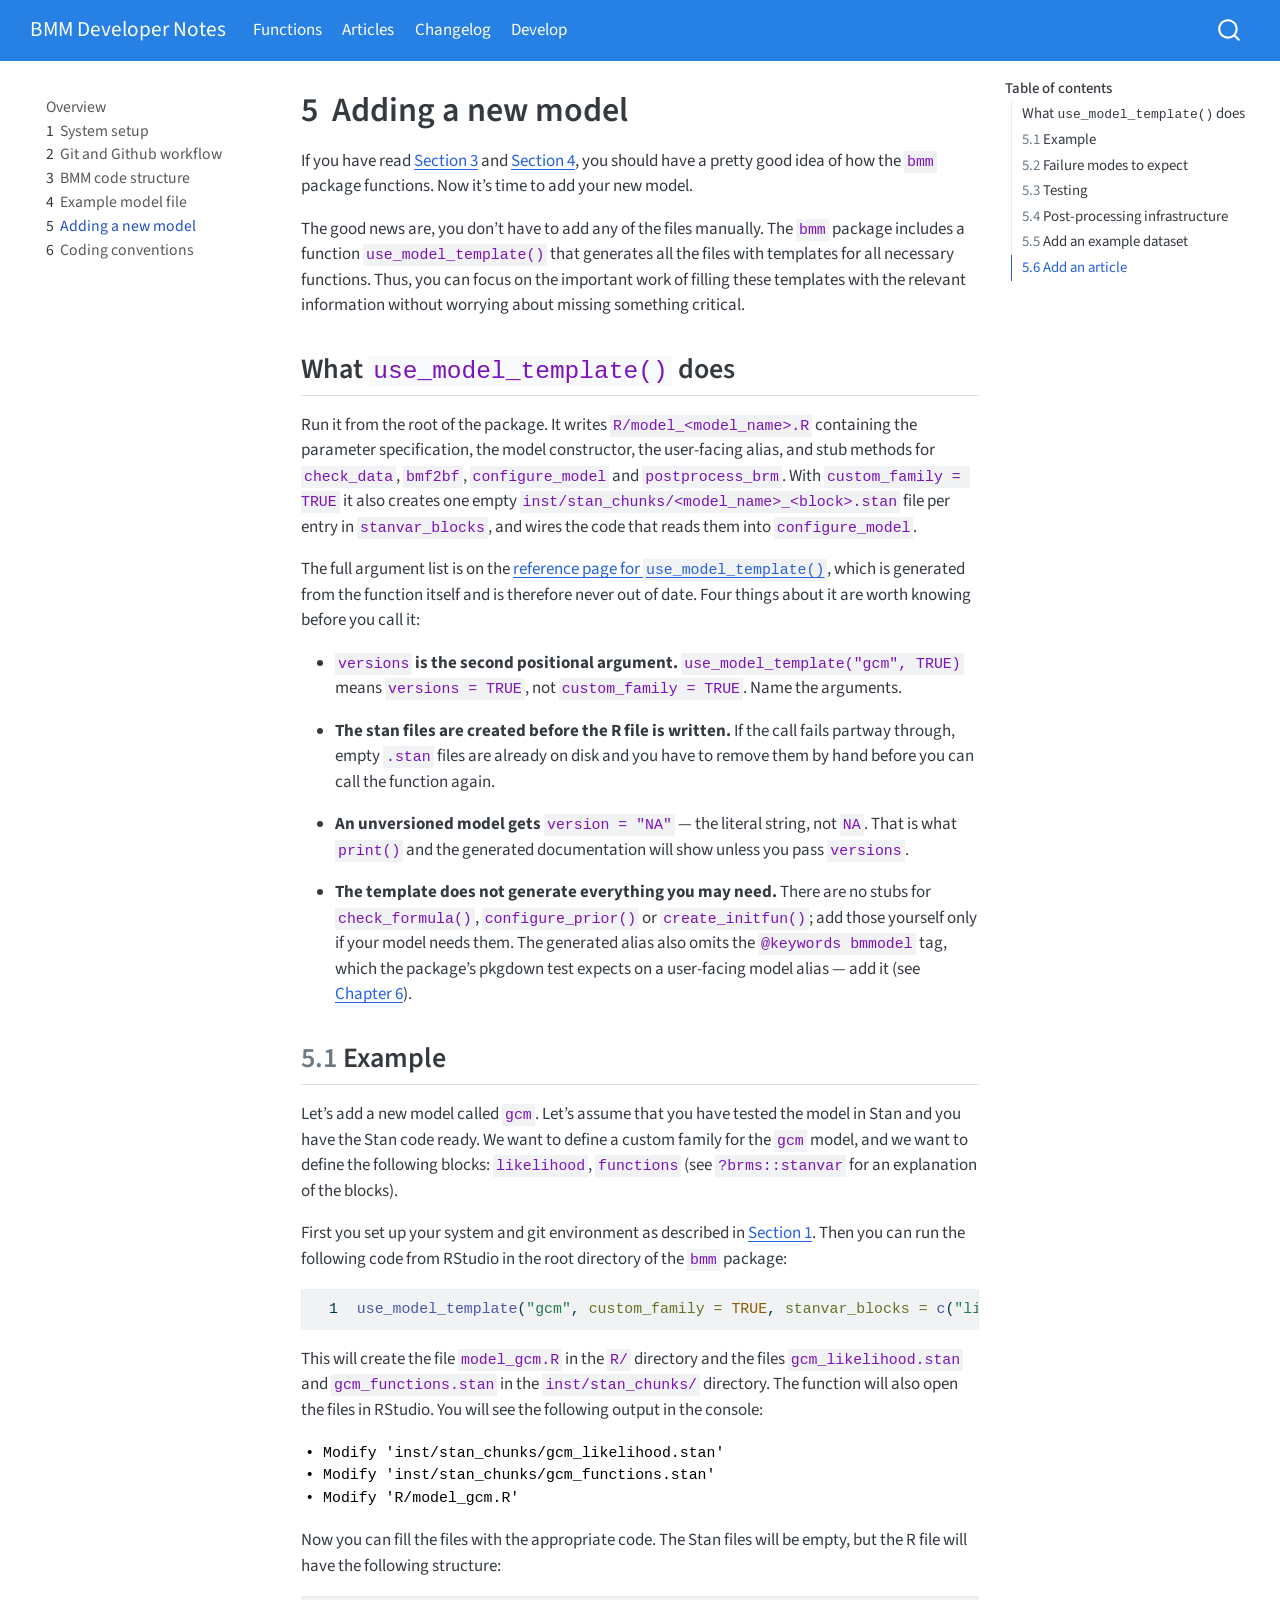
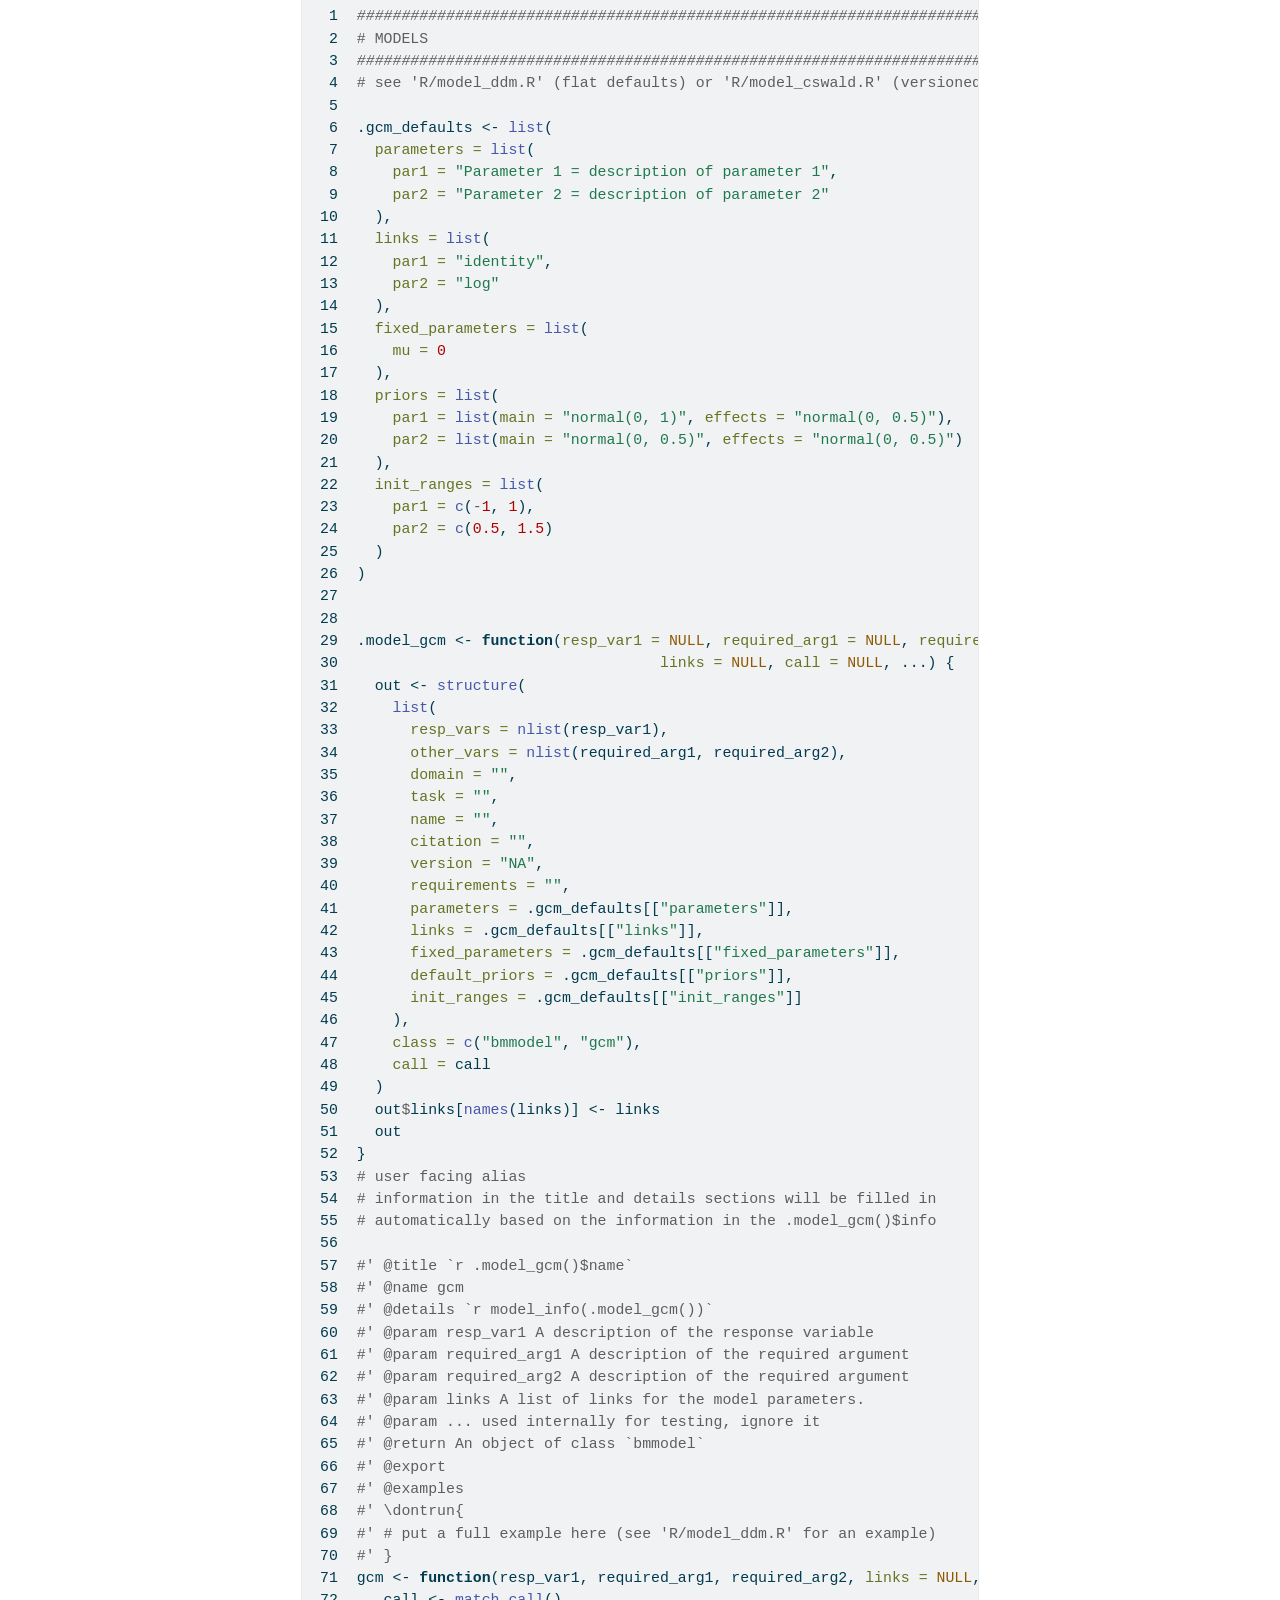
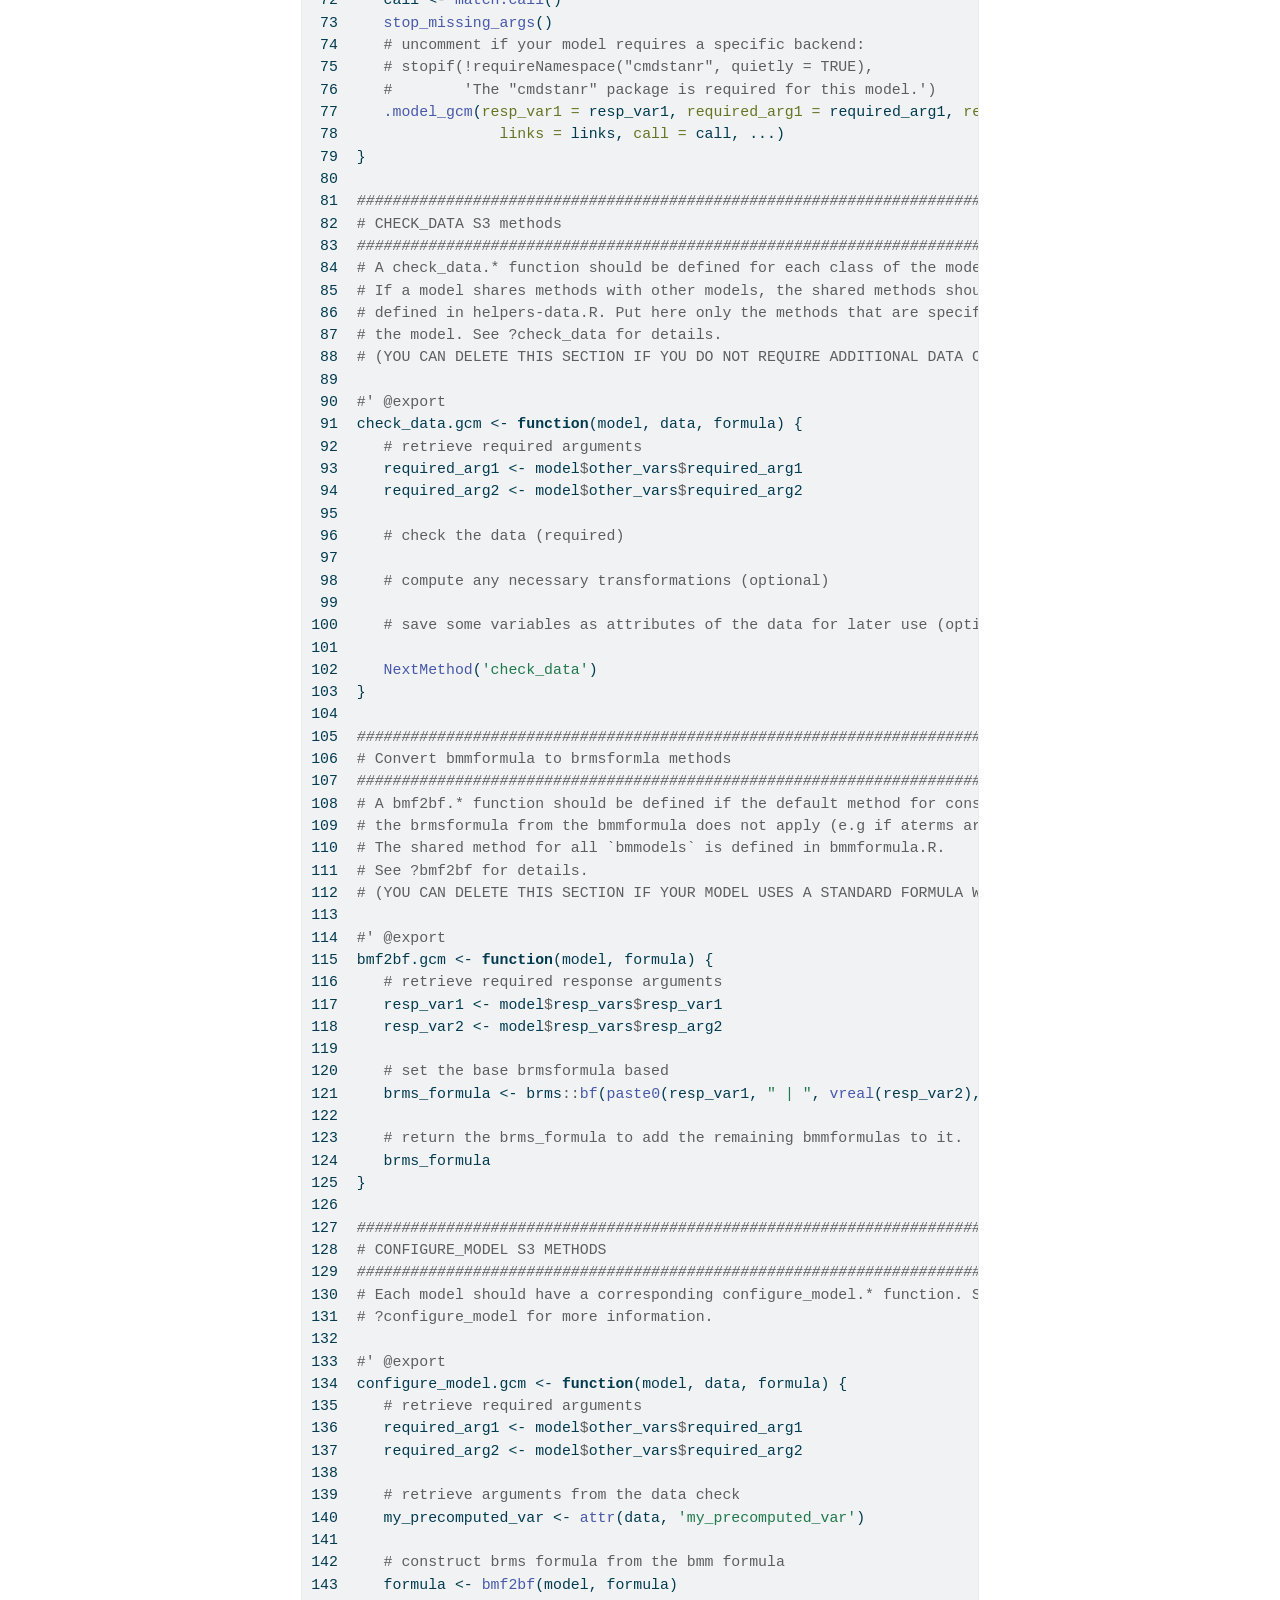
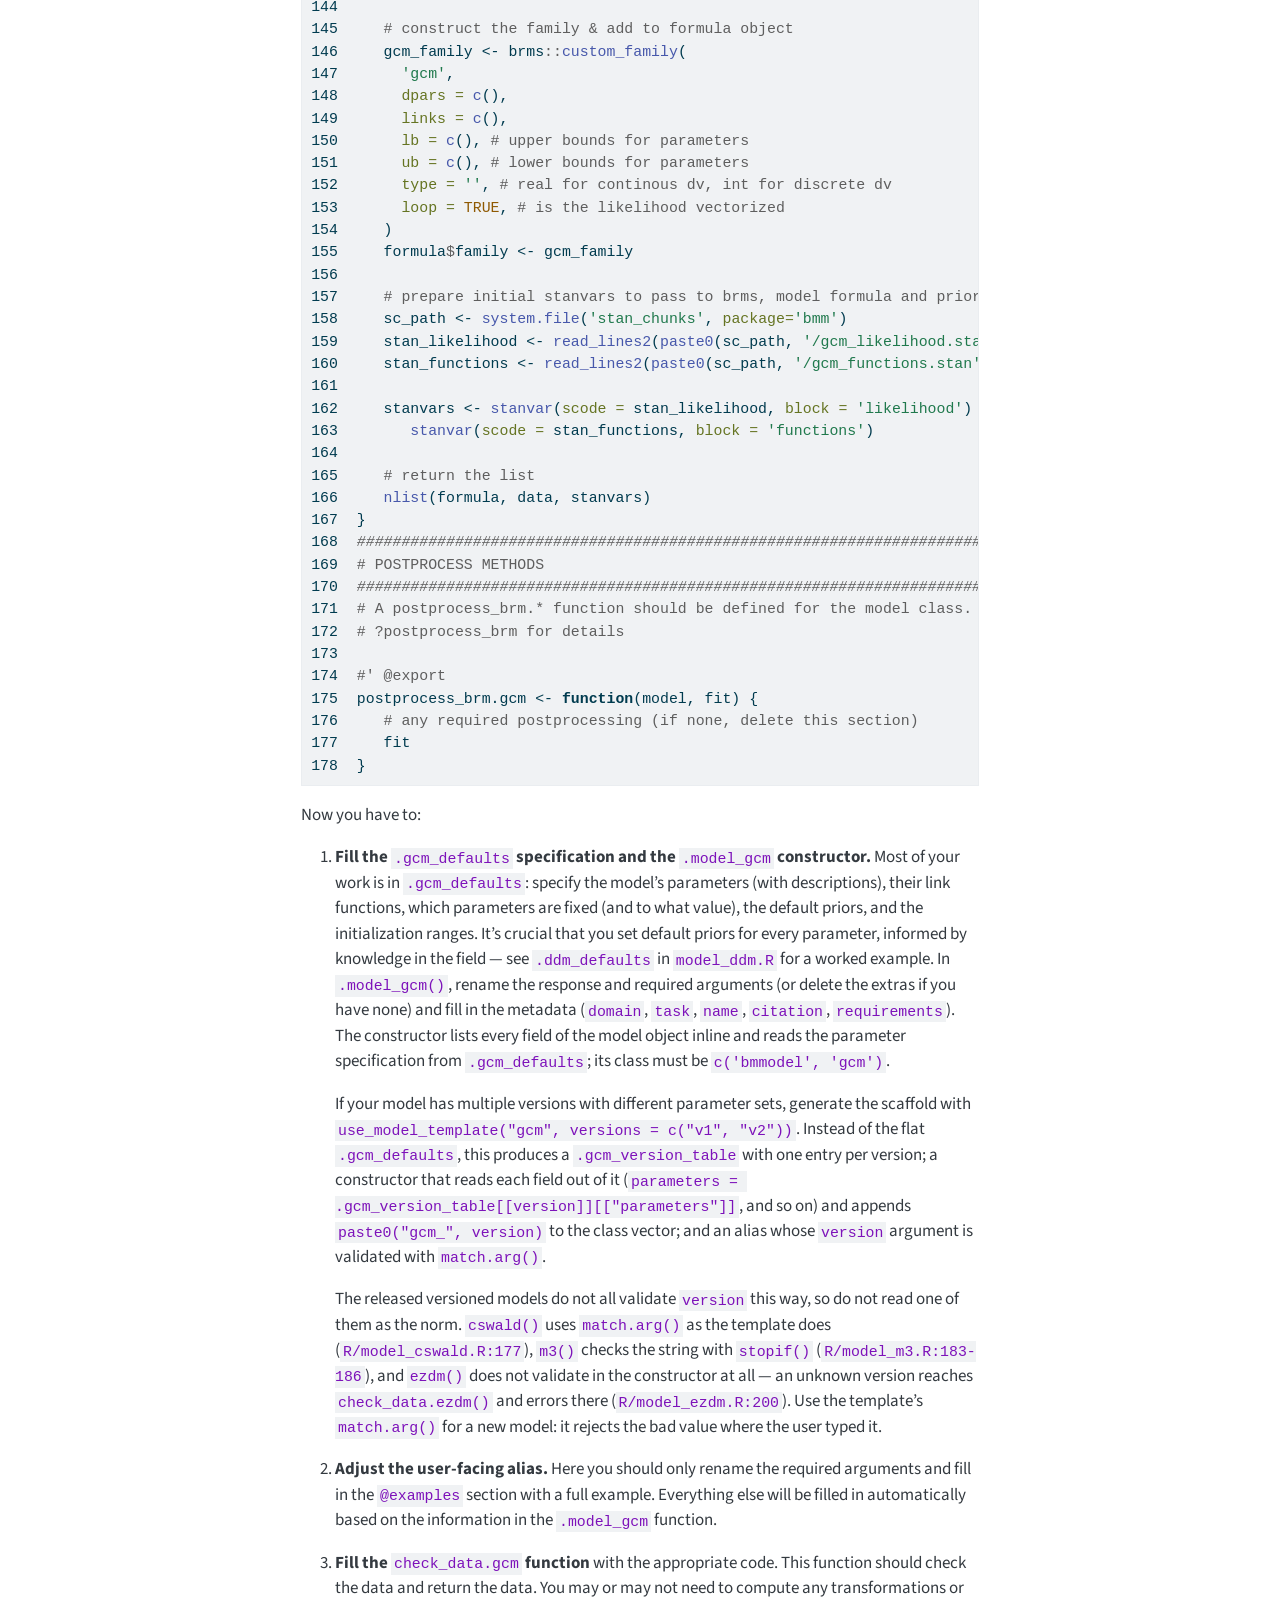
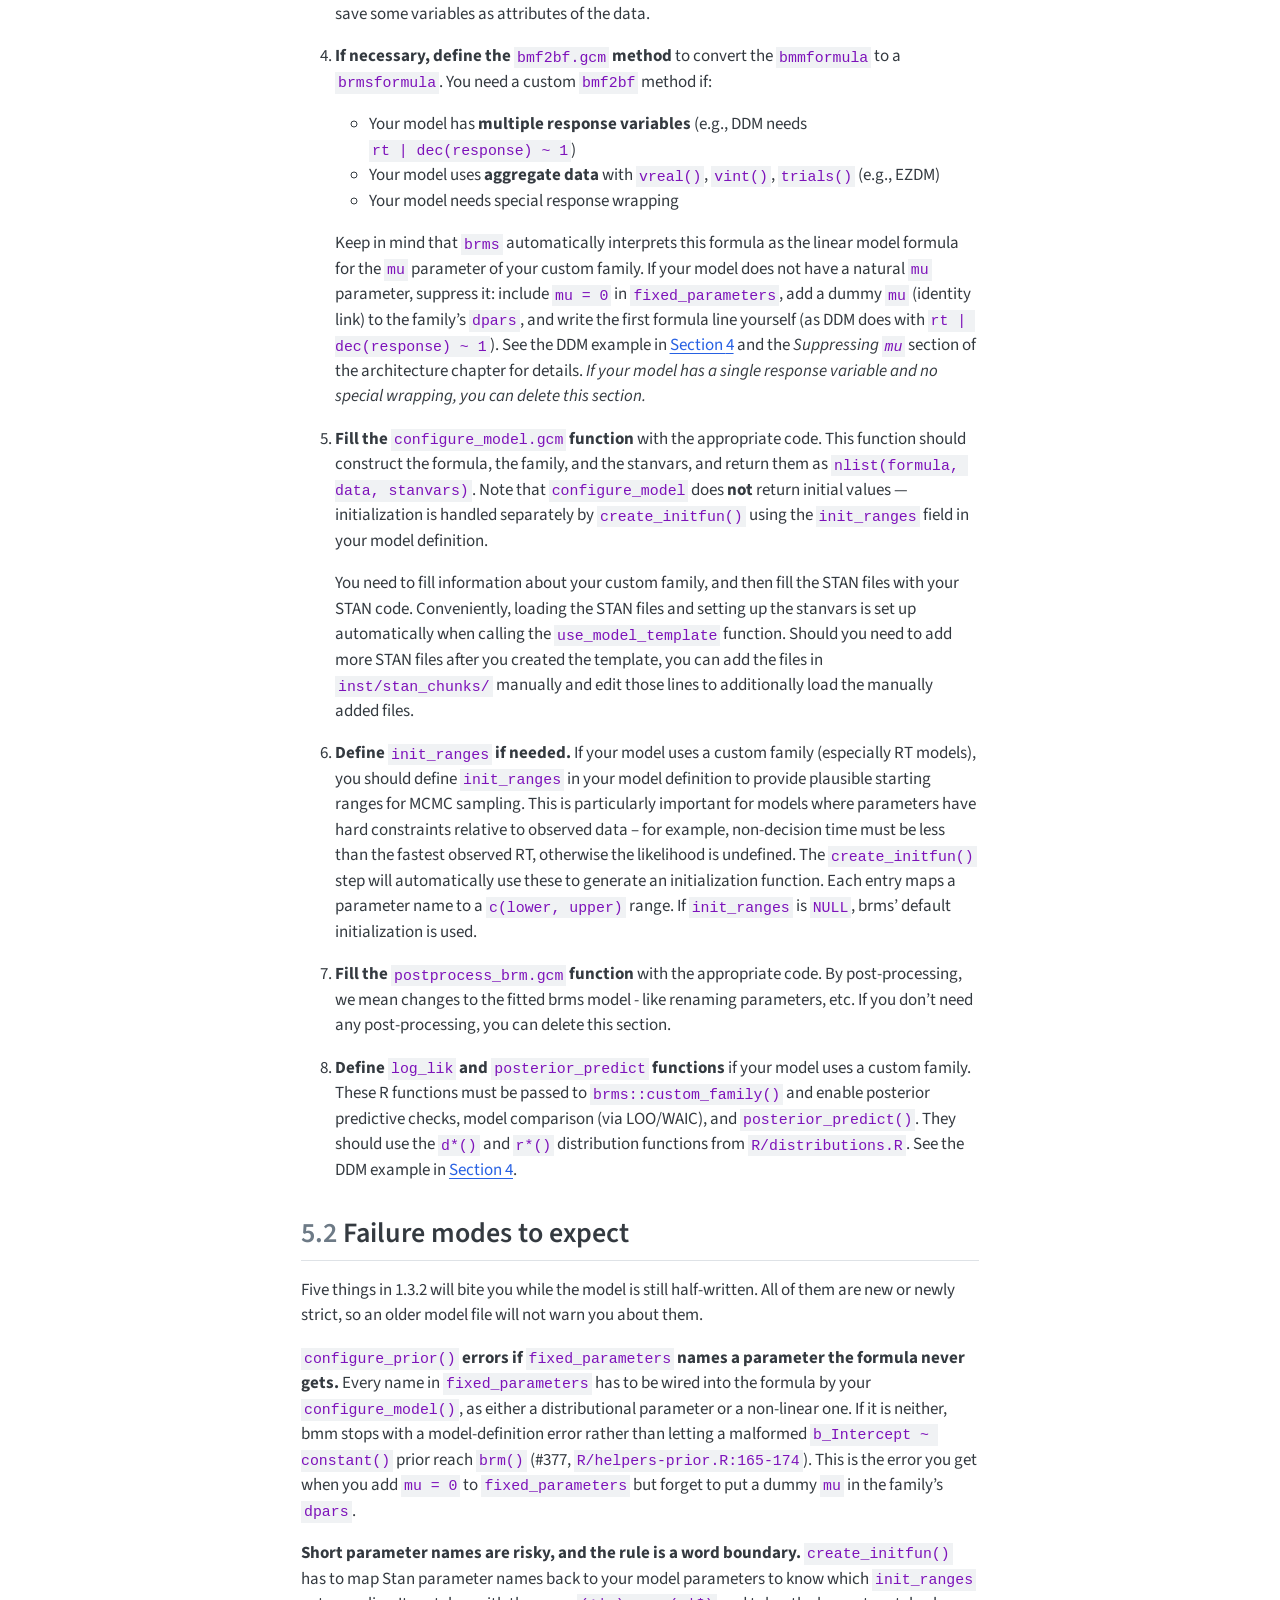
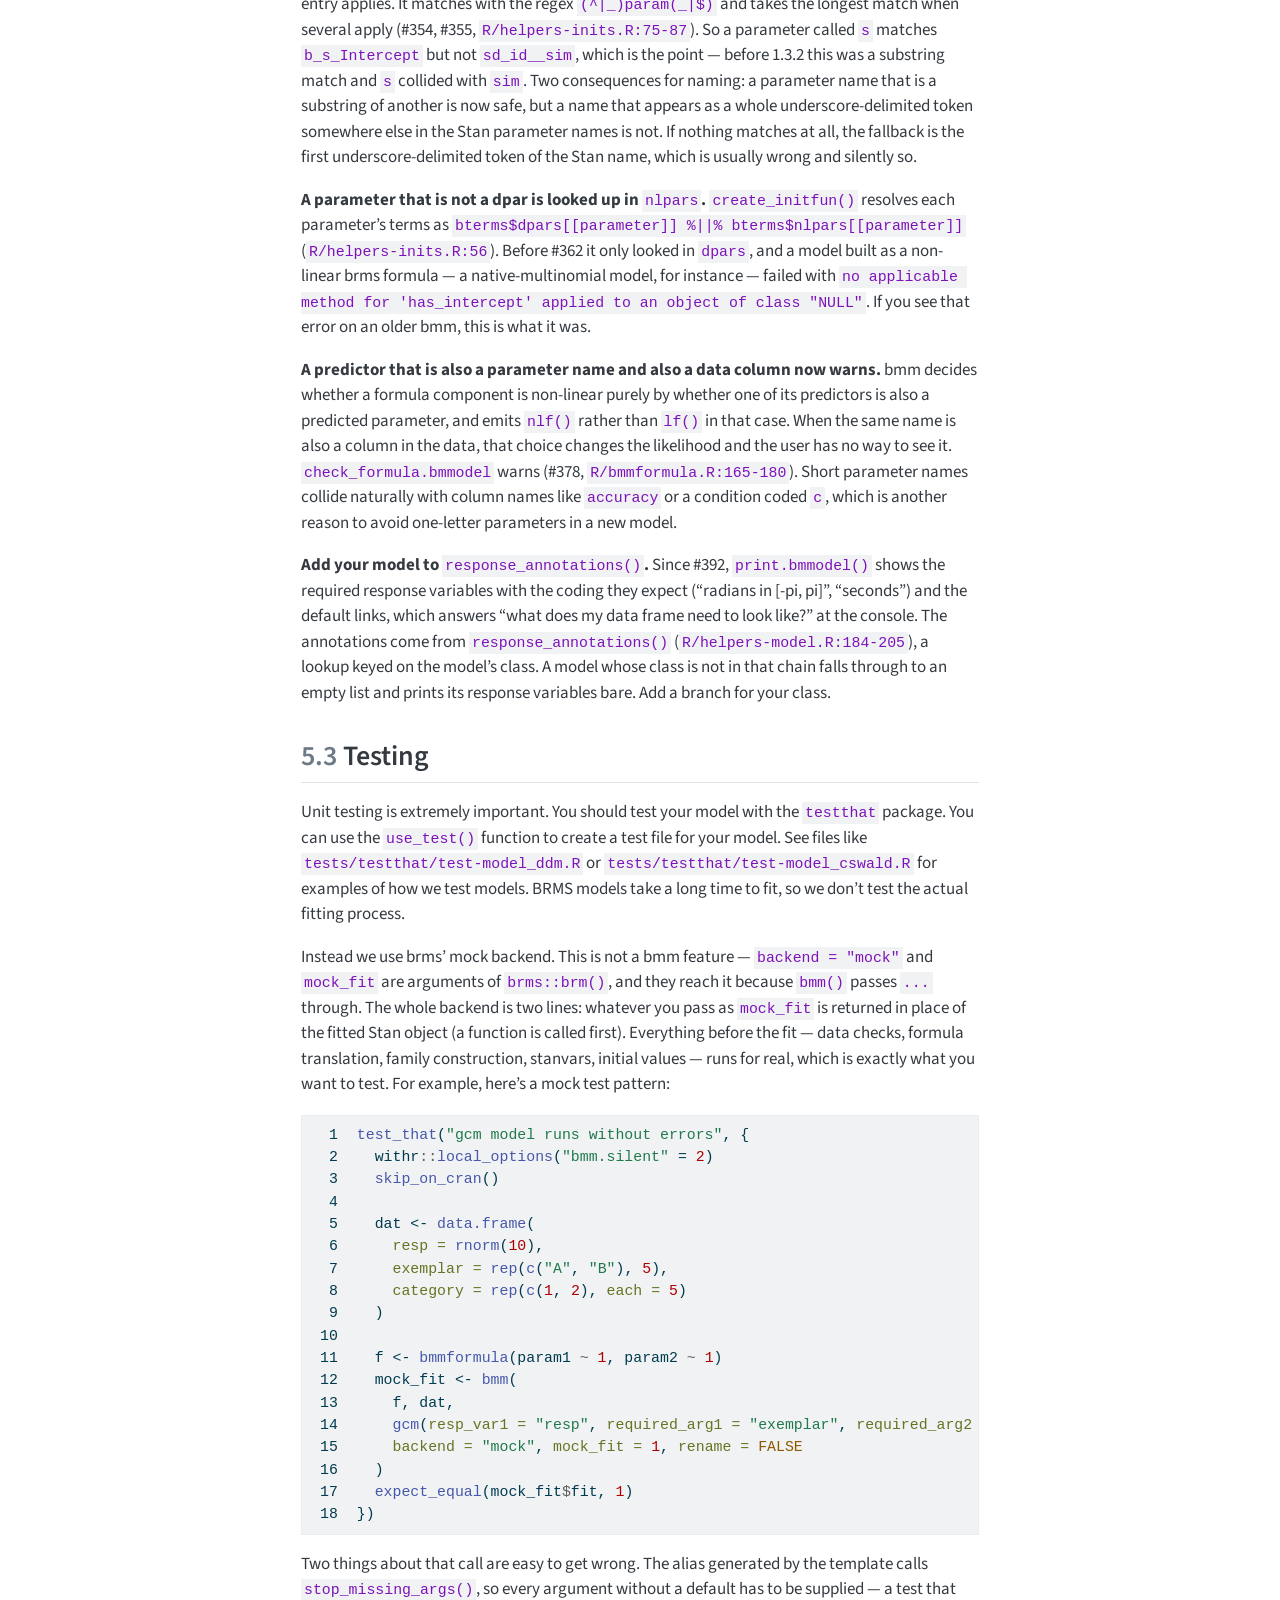
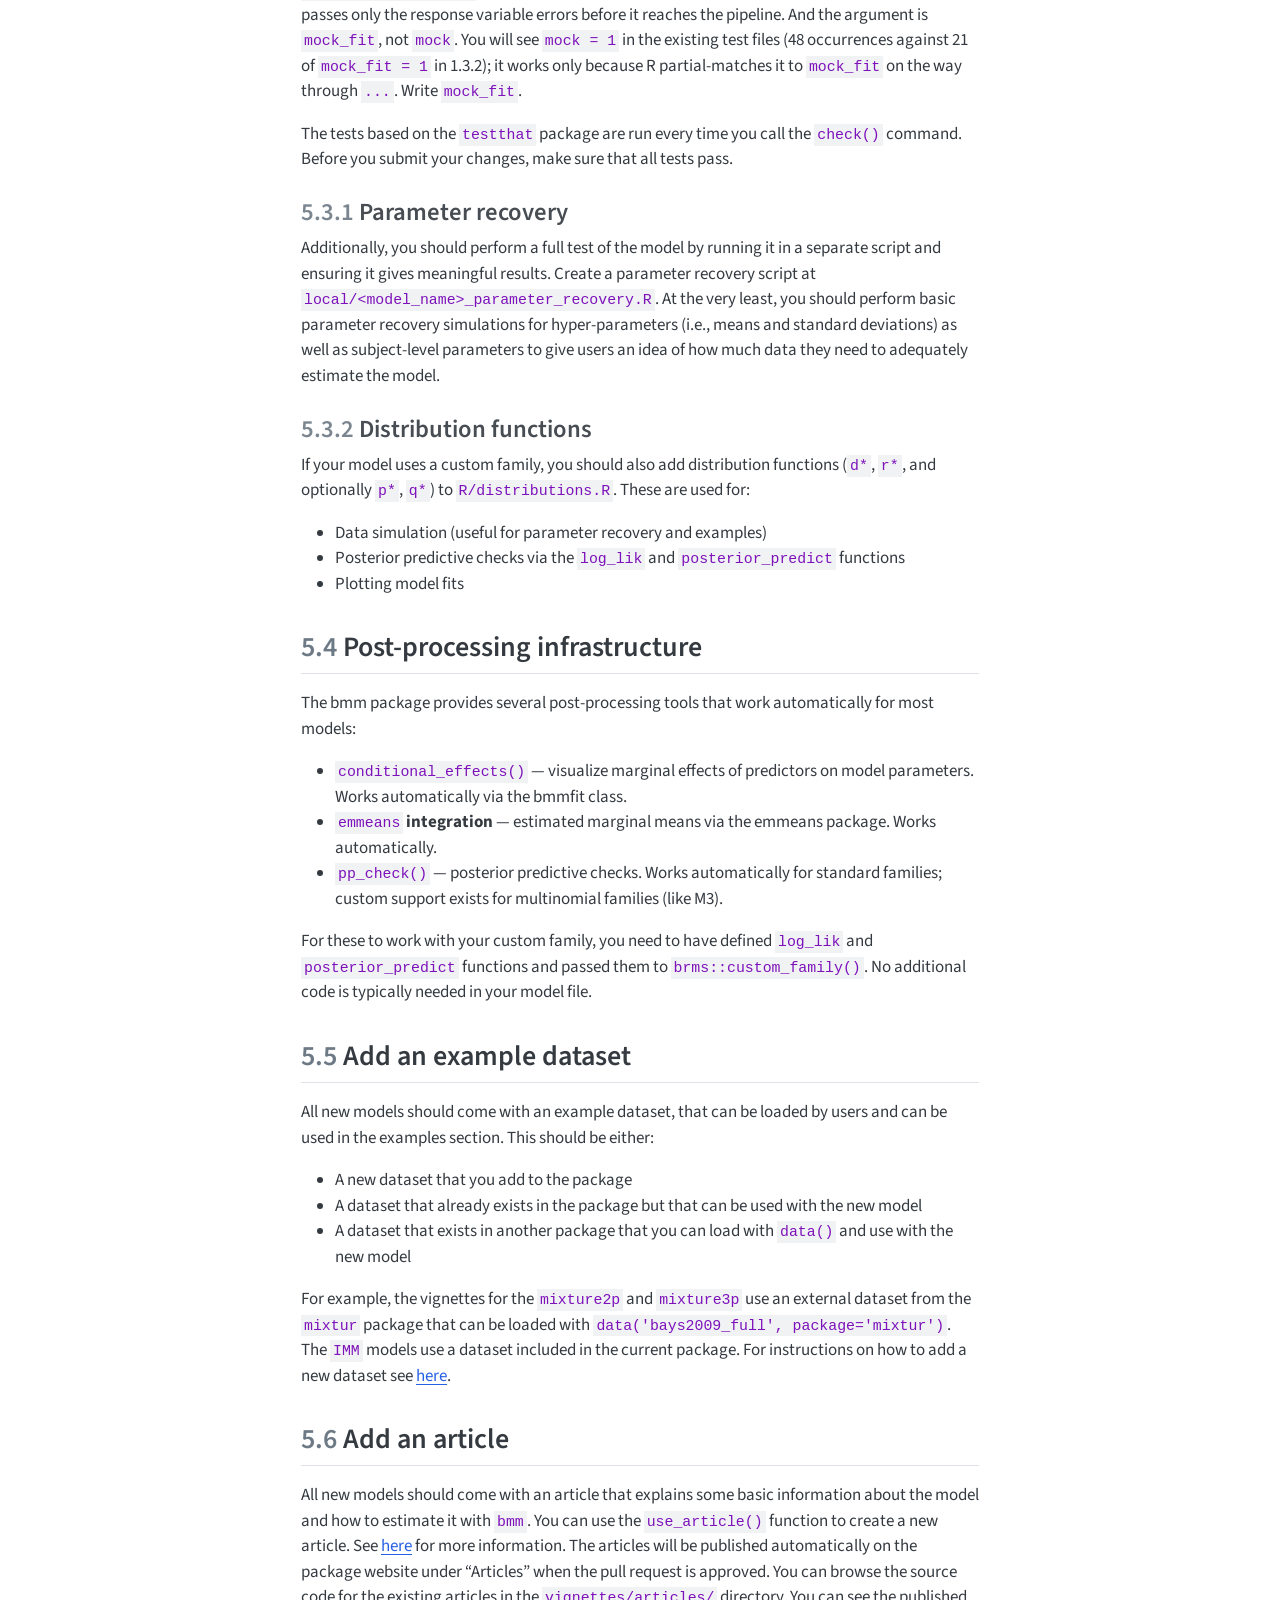
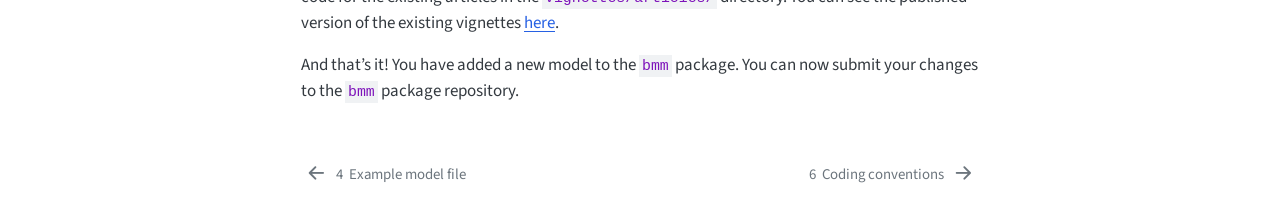
==== commit b0f1ac7b: "Add a coding conventions chapter as the canonical public statement Per the decision that the dev not" ====
--- a/_book/add-new-model.html
+++ b/_book/add-new-model.html
@@ -71,6 +71,7 @@
 <script src="site_libs/quarto-search/fuse.min.js"></script>
 <script src="site_libs/quarto-search/quarto-search.js"></script>
 <meta name="quarto:offset" content="./">
+<link href="./coding-conventions.html" rel="next">
 <link href="./example-model.html" rel="prev">
 <script src="site_libs/quarto-html/quarto.js" type="module"></script>
 <script src="site_libs/quarto-html/tabsets/tabsets.js" type="module"></script>
@@ -205,6 +206,12 @@
  <span class="menu-text"><span class="chapter-number">5</span>&nbsp; <span class="chapter-title">Adding a new model</span></span></a>
   </div>
 </li>
+        <li class="sidebar-item">
+  <div class="sidebar-item-container"> 
+  <a href="./coding-conventions.html" class="sidebar-item-text sidebar-link">
+ <span class="menu-text"><span class="chapter-number">6</span>&nbsp; <span class="chapter-title">Coding conventions</span></span></a>
+  </div>
+</li>
     </ul>
     </div>
 </nav>
@@ -261,7 +268,7 @@
 <li><p><strong><code>versions</code> is the second positional argument.</strong> <code>use_model_template("gcm", TRUE)</code> means <code>versions = TRUE</code>, not <code>custom_family = TRUE</code>. Name the arguments.</p></li>
 <li><p><strong>The stan files are created before the R file is written.</strong> If the call fails partway through, empty <code>.stan</code> files are already on disk and you have to remove them by hand before you can call the function again.</p></li>
 <li><p><strong>An unversioned model gets <code>version = "NA"</code></strong> — the literal string, not <code>NA</code>. That is what <code>print()</code> and the generated documentation will show unless you pass <code>versions</code>.</p></li>
-<li><p><strong>The template does not generate everything you may need.</strong> There are no stubs for <code>check_formula()</code>, <code>configure_prior()</code> or <code>create_initfun()</code>; add those yourself only if your model needs them. The generated alias also omits the <code>@keywords bmmodel</code> tag, which the package’s pkgdown test expects on a user-facing model alias — add it (see the coding conventions chapter).</p></li>
+<li><p><strong>The template does not generate everything you may need.</strong> There are no stubs for <code>check_formula()</code>, <code>configure_prior()</code> or <code>create_initfun()</code>; add those yourself only if your model needs them. The generated alias also omits the <code>@keywords bmmodel</code> tag, which the package’s pkgdown test expects on a user-facing model alias — add it (see <a href="coding-conventions.html" class="quarto-xref"><span>Chapter 6</span></a>).</p></li>
 </ul>
 </section>
 <section id="example" class="level2" data-number="5.1">
@@ -956,6 +963,9 @@
       </a>          
   </div>
   <div class="nav-page nav-page-next">
+      <a href="./coding-conventions.html" class="pagination-link" aria-label="Coding conventions">
+        <span class="nav-page-text"><span class="chapter-number">6</span>&nbsp; <span class="chapter-title">Coding conventions</span></span> <i class="bi bi-arrow-right-short"></i>
+      </a>
   </div>
 </nav>
 </div> <!-- /content -->
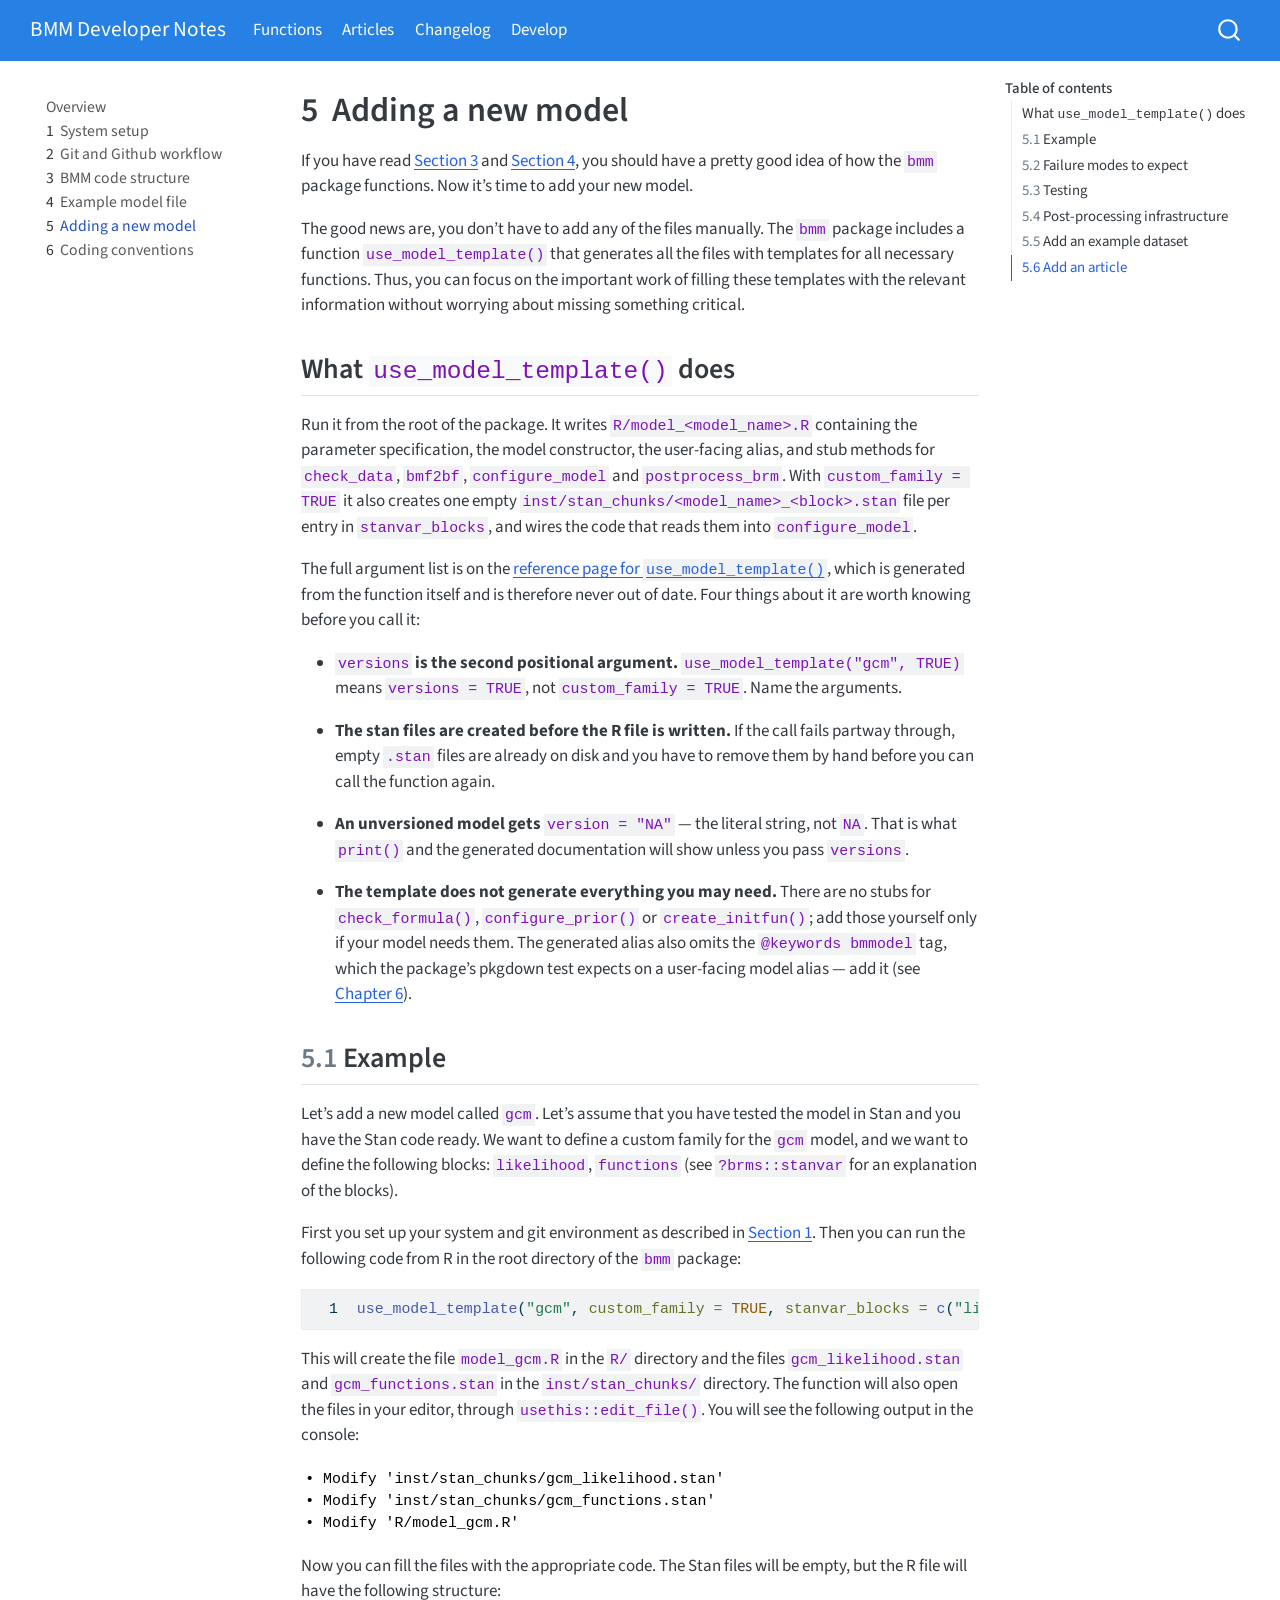
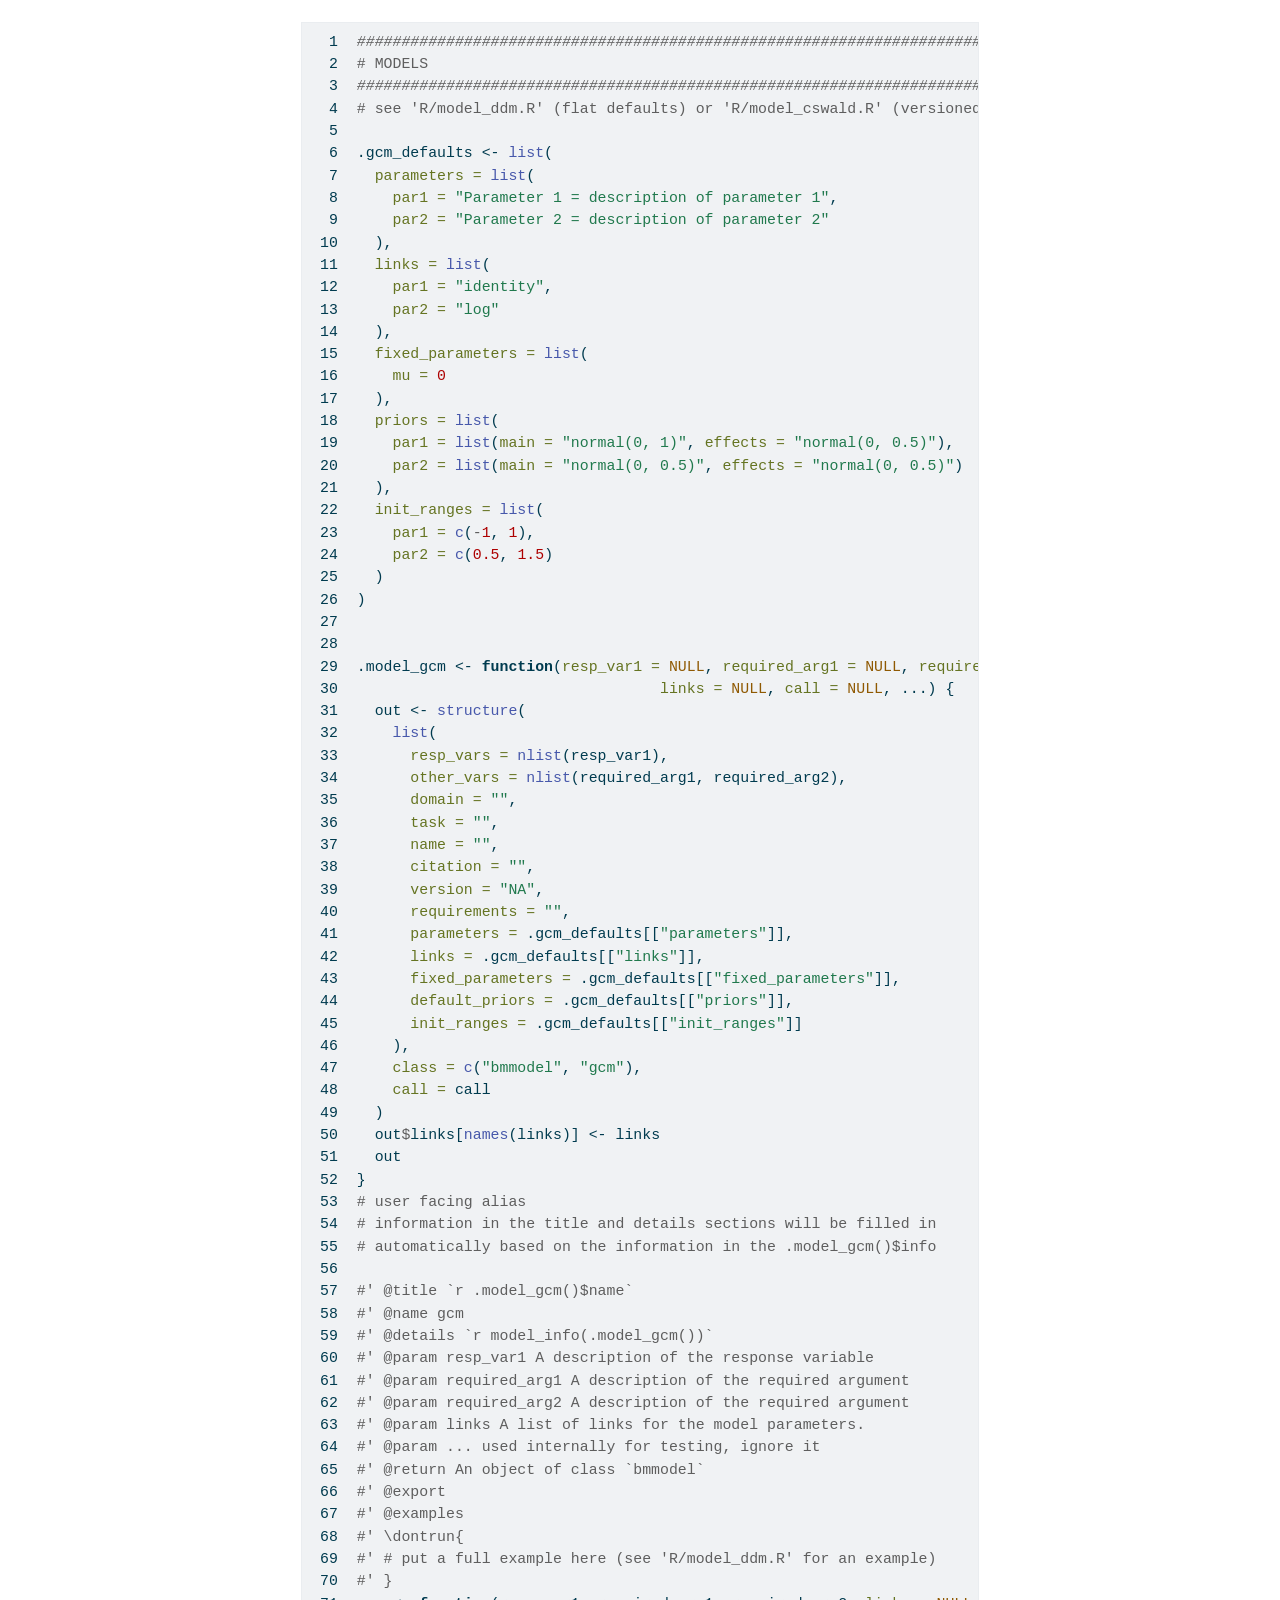
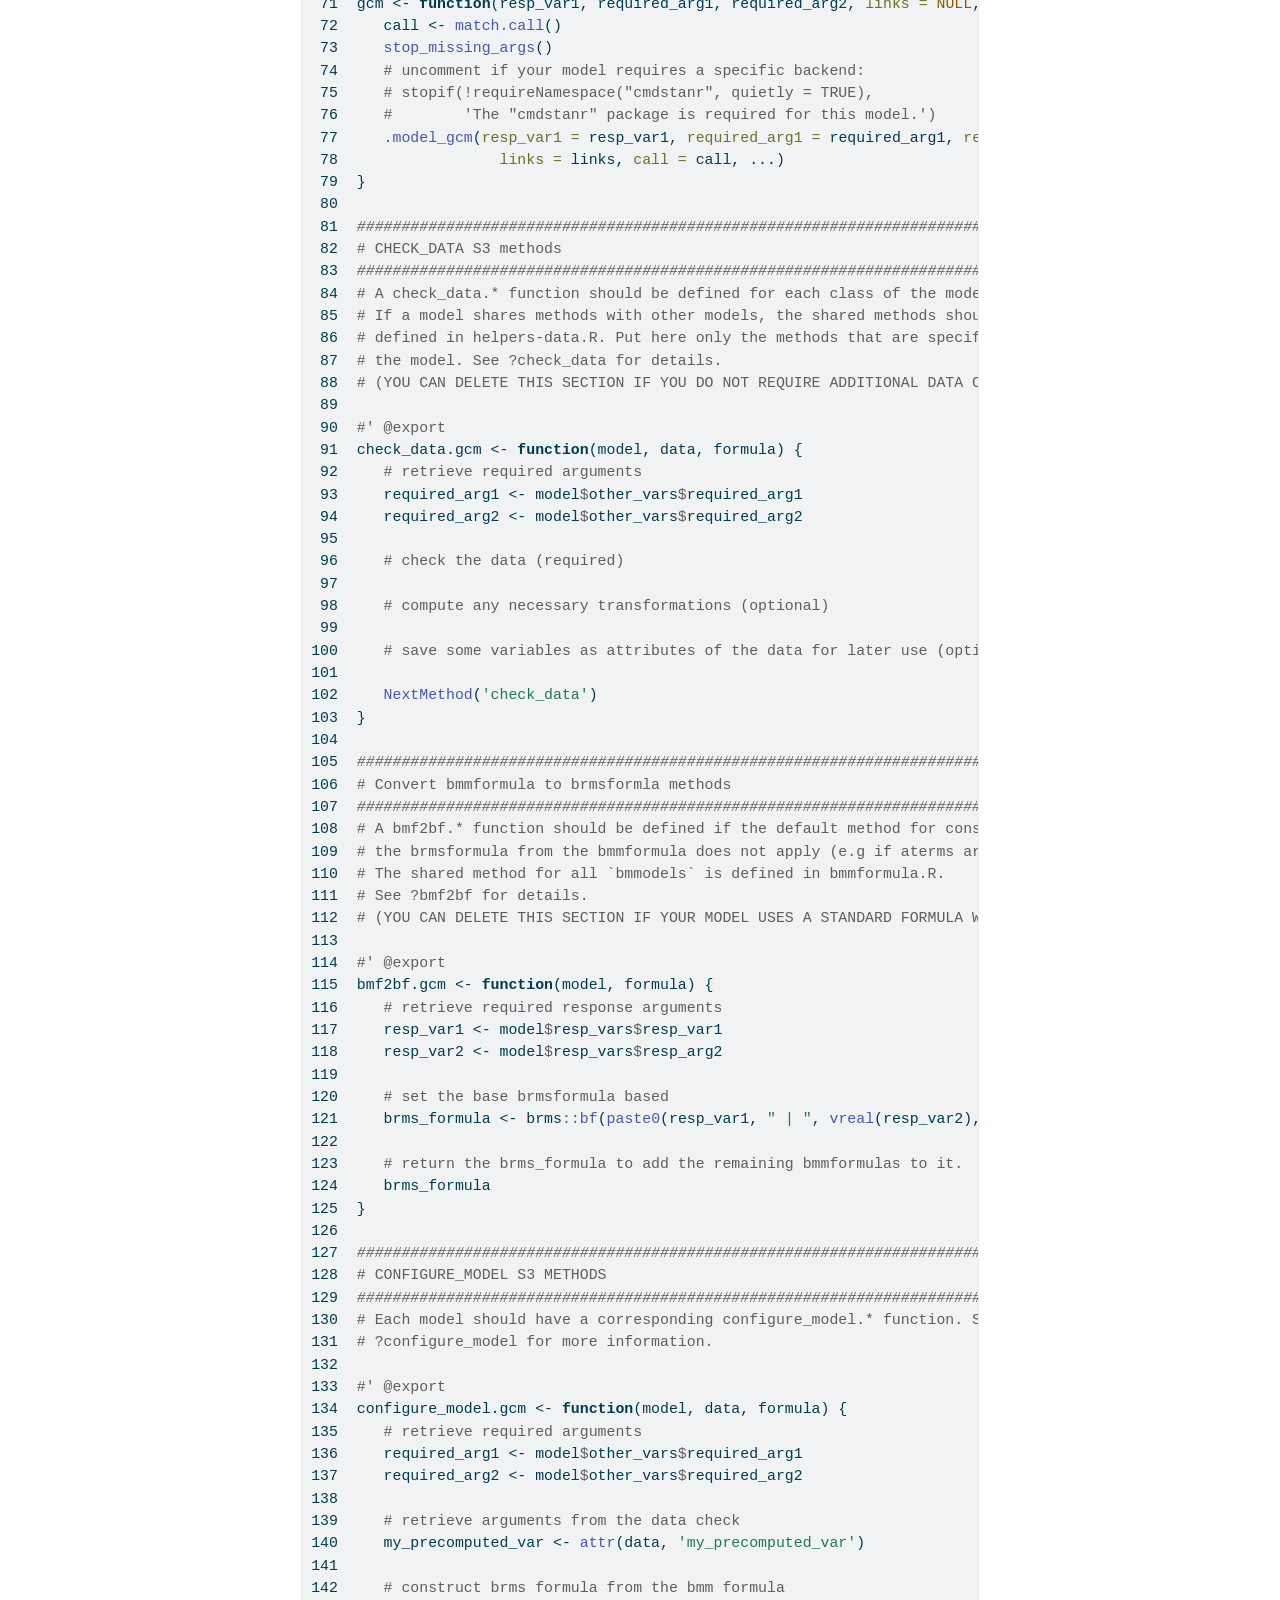
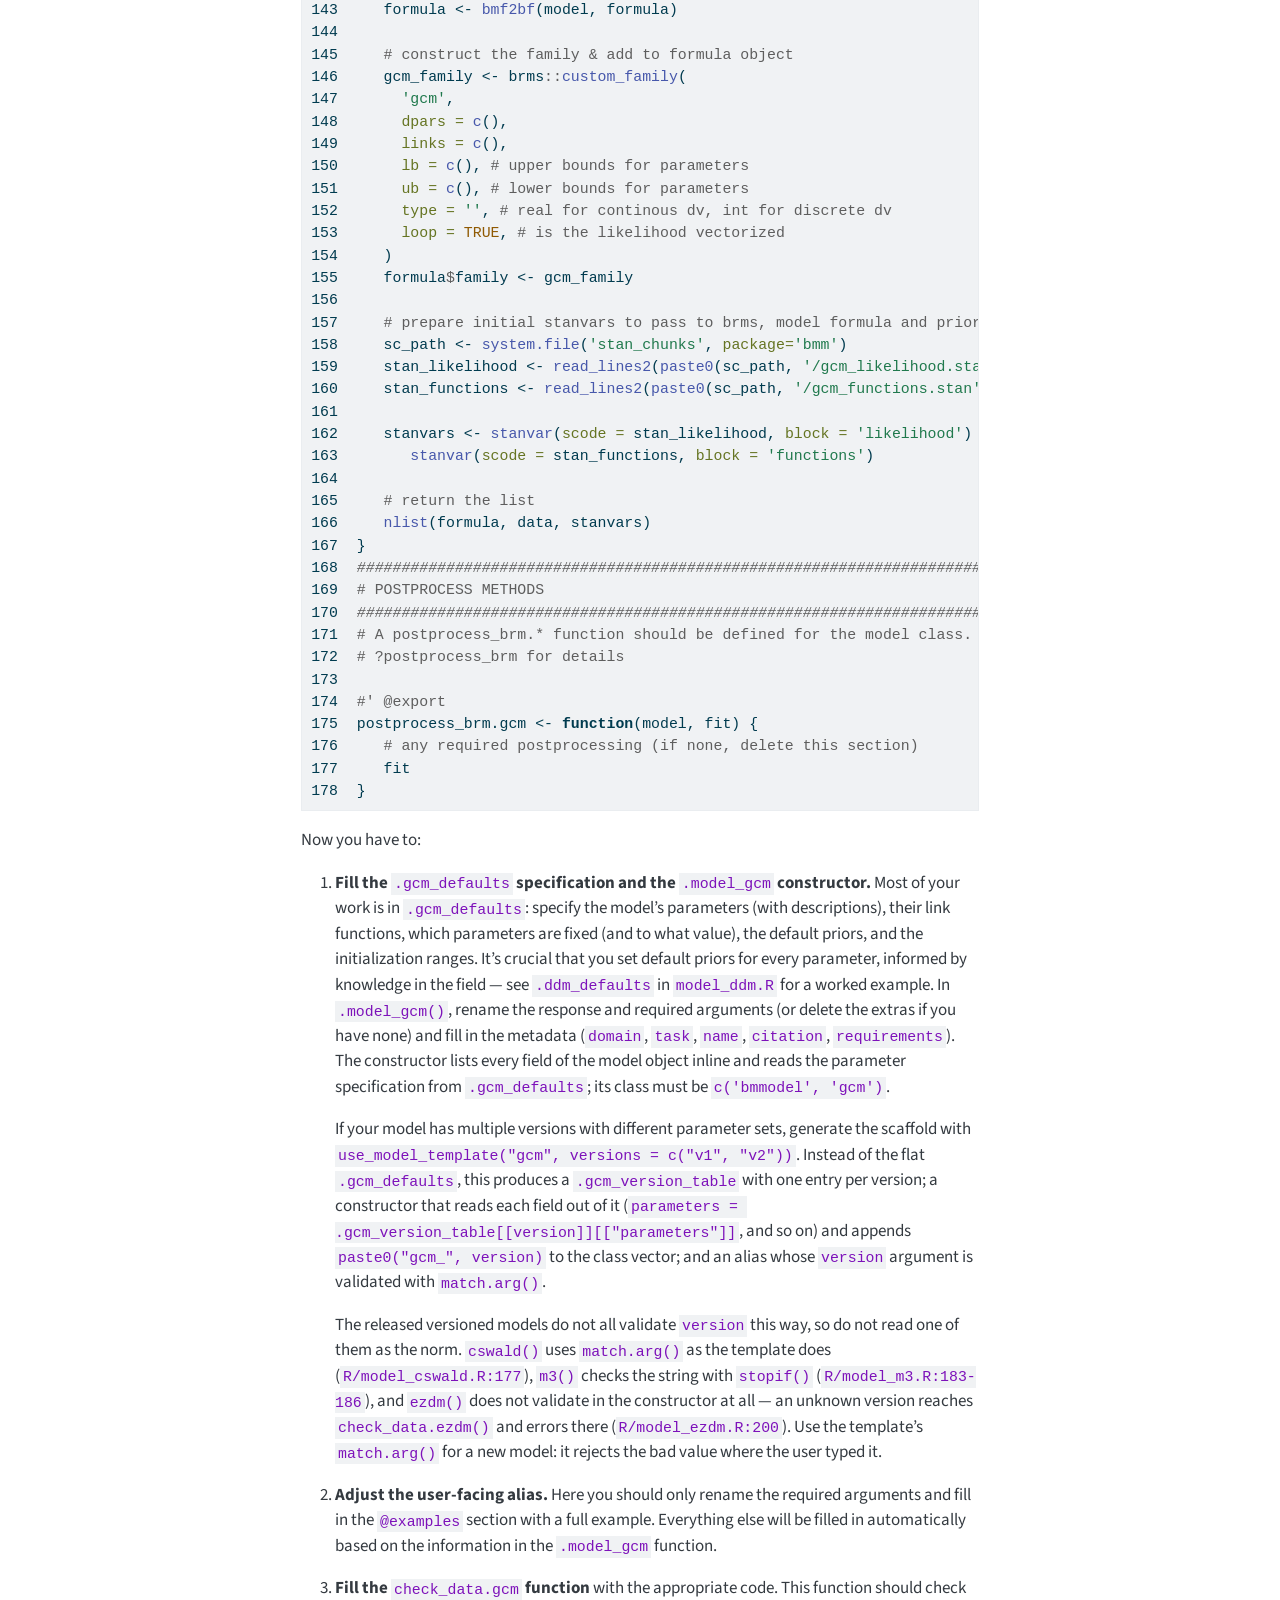
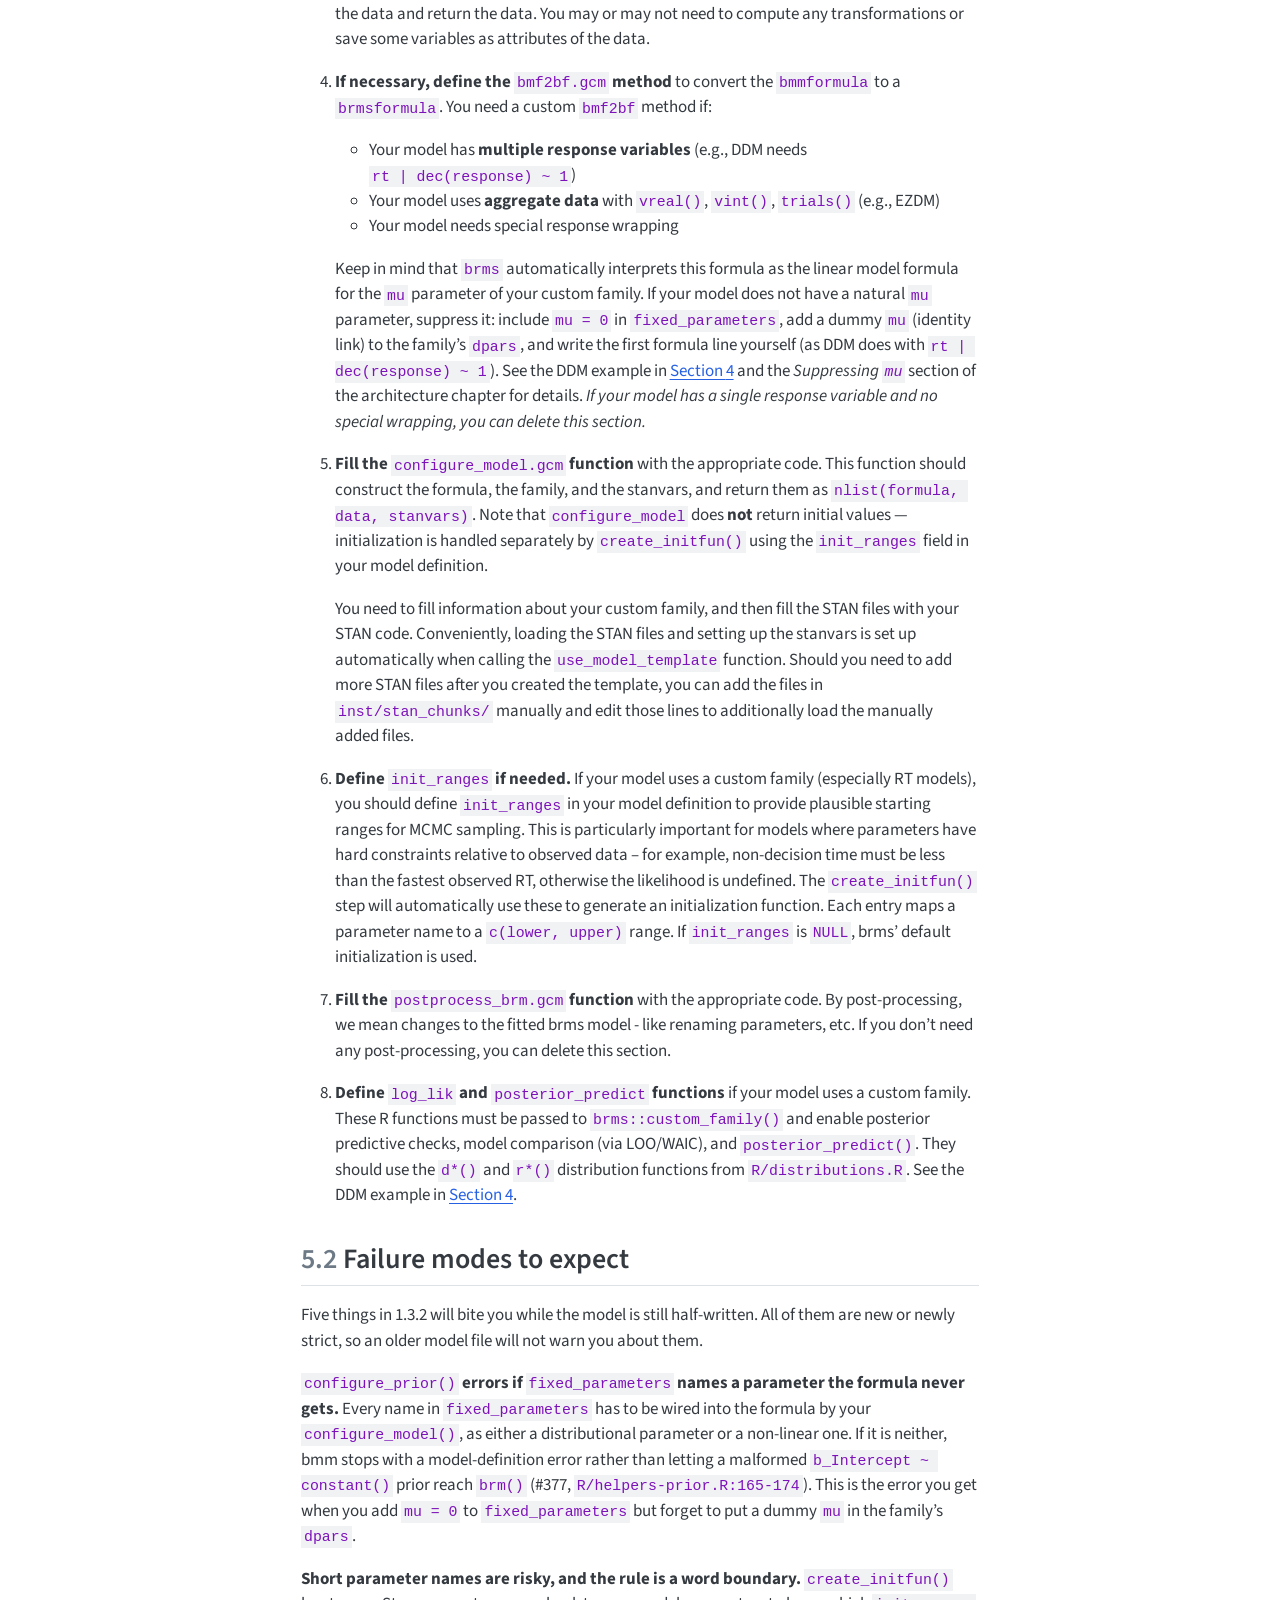
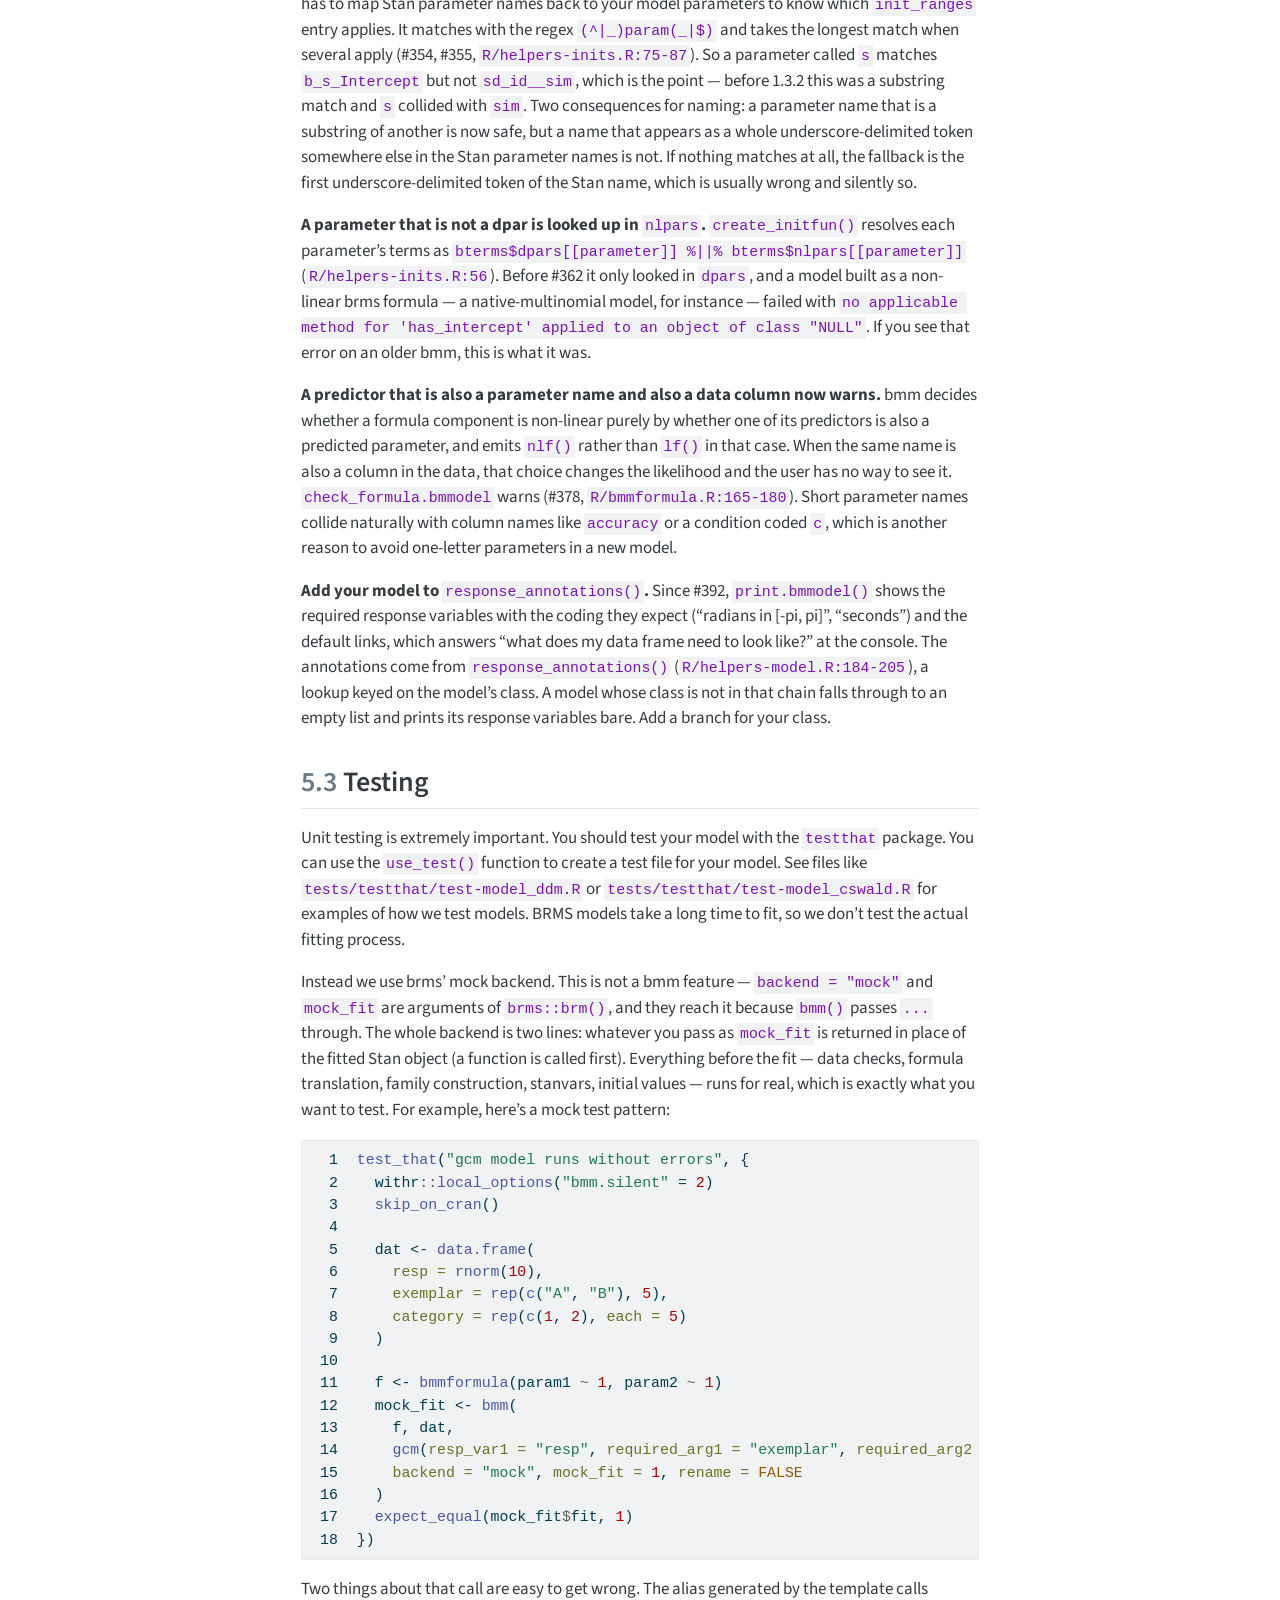
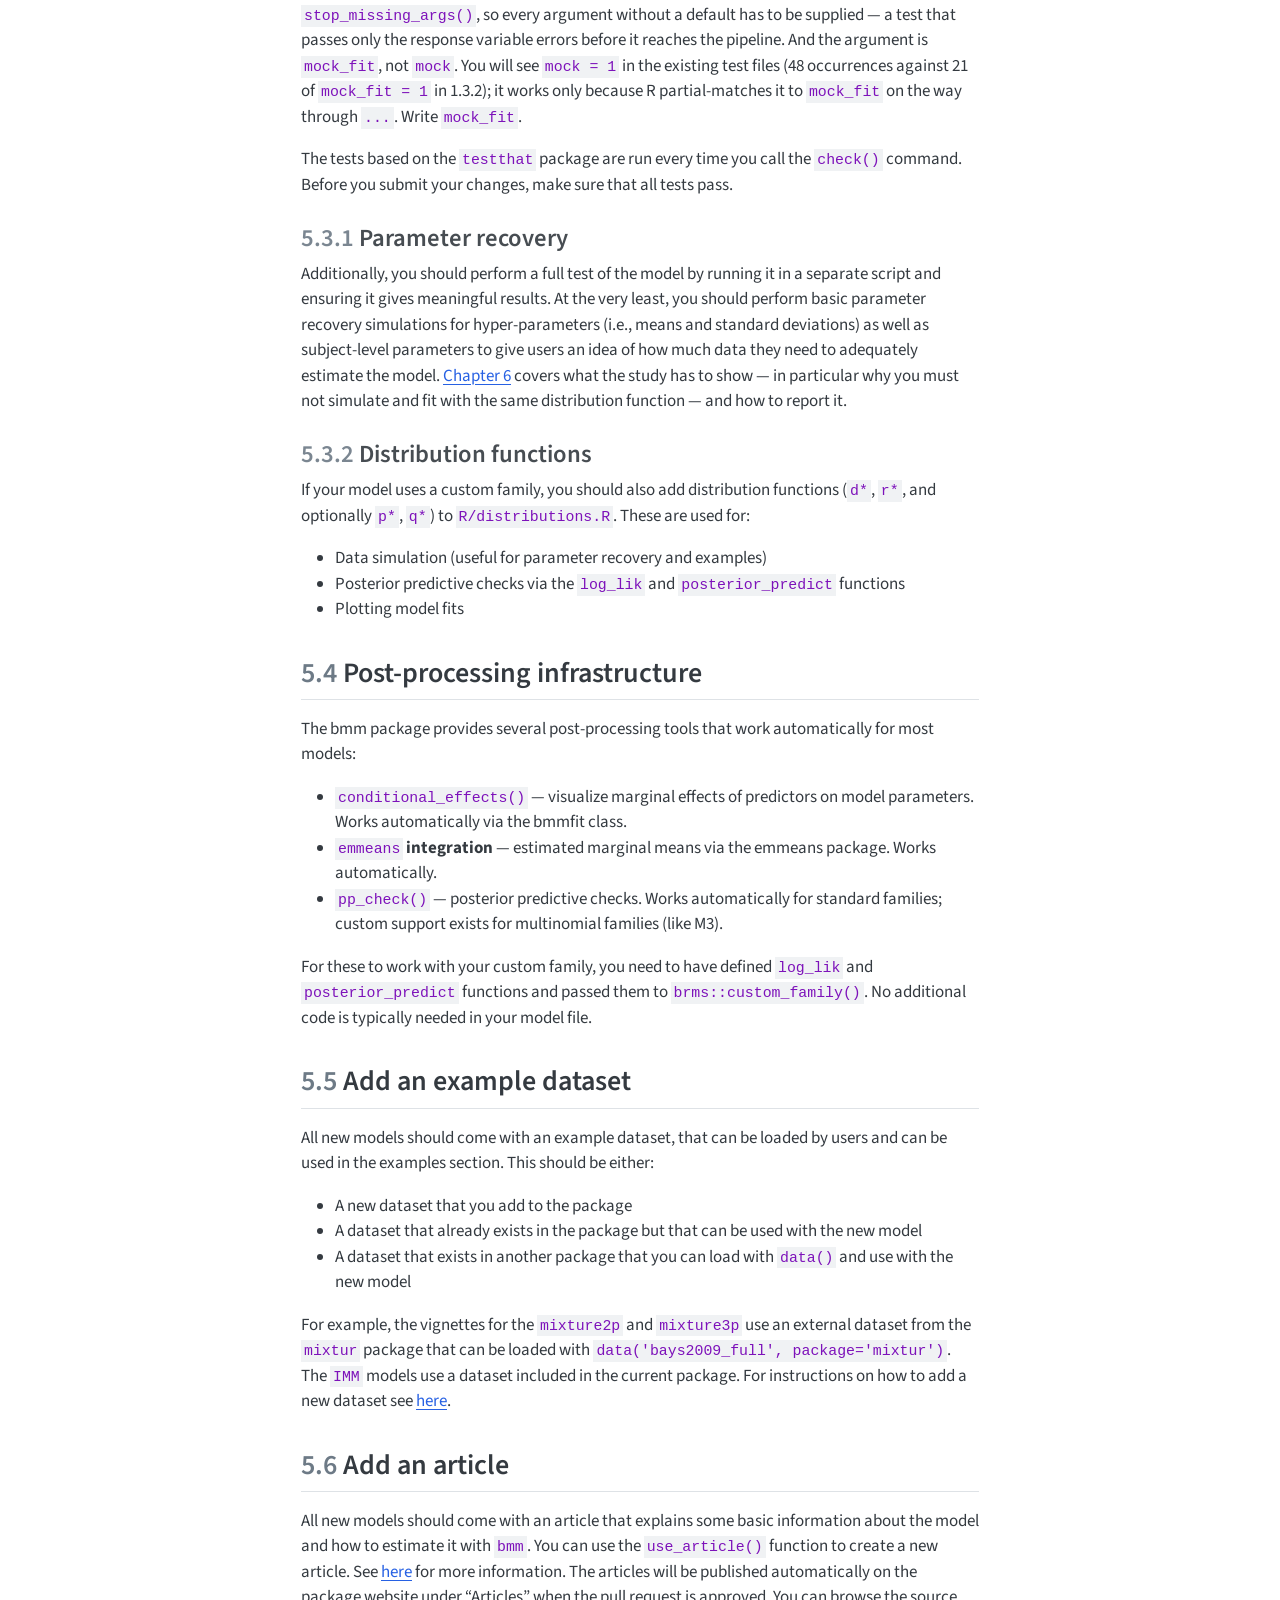
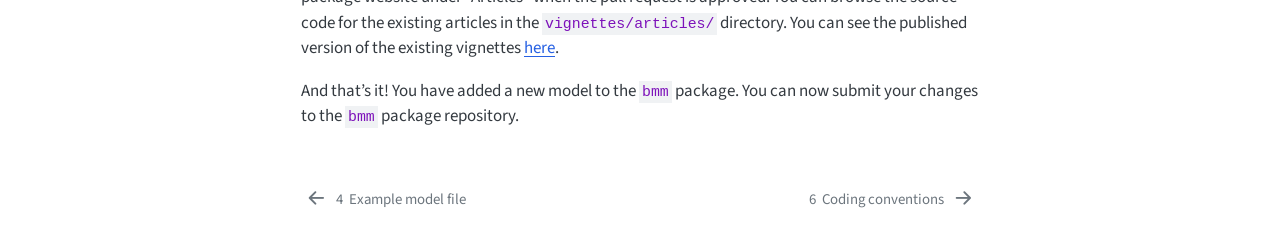
==== commit ba3c46a5: "Stop stating one maintainer's setup and unbuilt tooling as policy A contributor with a fresh fork, a" ====
--- a/_book/add-new-model.html
+++ b/_book/add-new-model.html
@@ -241,7 +241,7 @@
 
 <header id="title-block-header" class="quarto-title-block default">
 <div class="quarto-title">
-<h1 class="title"><span class="chapter-number">5</span>&nbsp; <span class="chapter-title">Adding a new model</span></h1>
+<h1 class="title"><span id="sec-add-new-model" class="quarto-section-identifier"><span class="chapter-number">5</span>&nbsp; <span class="chapter-title">Adding a new model</span></span></h1>
 </div>
 
 
@@ -274,9 +274,9 @@
 <section id="example" class="level2" data-number="5.1">
 <h2 data-number="5.1" class="anchored" data-anchor-id="example"><span class="header-section-number">5.1</span> Example</h2>
 <p>Let’s add a new model called <code>gcm</code>. Let’s assume that you have tested the model in Stan and you have the Stan code ready. We want to define a custom family for the <code>gcm</code> model, and we want to define the following blocks: <code>likelihood</code>, <code>functions</code> (see <code>?brms::stanvar</code> for an explanation of the blocks).</p>
-<p>First you set up your system and git environment as described in <a href="setup.html" class="quarto-xref">Section&nbsp;<span>1</span></a>. Then you can run the following code from RStudio in the root directory of the <code>bmm</code> package:</p>
+<p>First you set up your system and git environment as described in <a href="setup.html" class="quarto-xref">Section&nbsp;<span>1</span></a>. Then you can run the following code from R in the root directory of the <code>bmm</code> package:</p>
 <div class="code-copy-outer-scaffold"><div class="sourceCode" id="cb1"><pre class="sourceCode numberSource r number-lines code-with-copy"><code class="sourceCode r"><span id="cb1-1"><a href="#cb1-1" aria-label="1"></a><span class="fu">use_model_template</span>(<span class="st">"gcm"</span>, <span class="at">custom_family =</span> <span class="cn">TRUE</span>, <span class="at">stanvar_blocks =</span> <span class="fu">c</span>(<span class="st">"likelihood"</span>, <span class="st">"functions"</span>))</span></code></pre></div><button title="Copy to Clipboard" class="code-copy-button"><i class="bi"></i></button></div>
-<p>This will create the file <code>model_gcm.R</code> in the <code>R/</code> directory and the files <code>gcm_likelihood.stan</code> and <code>gcm_functions.stan</code> in the <code>inst/stan_chunks/</code> directory. The function will also open the files in RStudio. You will see the following output in the console:</p>
+<p>This will create the file <code>model_gcm.R</code> in the <code>R/</code> directory and the files <code>gcm_likelihood.stan</code> and <code>gcm_functions.stan</code> in the <code>inst/stan_chunks/</code> directory. The function will also open the files in your editor, through <code>usethis::edit_file()</code>. You will see the following output in the console:</p>
 <pre><code>• Modify 'inst/stan_chunks/gcm_likelihood.stan'
 • Modify 'inst/stan_chunks/gcm_functions.stan'
 • Modify 'R/model_gcm.R'</code></pre>
@@ -515,7 +515,7 @@
 <p>The tests based on the <code>testthat</code> package are run every time you call the <code>check()</code> command. Before you submit your changes, make sure that all tests pass.</p>
 <section id="parameter-recovery" class="level3" data-number="5.3.1">
 <h3 data-number="5.3.1" class="anchored" data-anchor-id="parameter-recovery"><span class="header-section-number">5.3.1</span> Parameter recovery</h3>
-<p>Additionally, you should perform a full test of the model by running it in a separate script and ensuring it gives meaningful results. Create a parameter recovery script at <code>local/&lt;model_name&gt;_parameter_recovery.R</code>. At the very least, you should perform basic parameter recovery simulations for hyper-parameters (i.e., means and standard deviations) as well as subject-level parameters to give users an idea of how much data they need to adequately estimate the model.</p>
+<p>Additionally, you should perform a full test of the model by running it in a separate script and ensuring it gives meaningful results. At the very least, you should perform basic parameter recovery simulations for hyper-parameters (i.e., means and standard deviations) as well as subject-level parameters to give users an idea of how much data they need to adequately estimate the model. <a href="coding-conventions.html" class="quarto-xref"><span>Chapter 6</span></a> covers what the study has to show — in particular why you must not simulate and fit with the same distribution function — and how to report it.</p>
 </section>
 <section id="distribution-functions" class="level3" data-number="5.3.2">
 <h3 data-number="5.3.2" class="anchored" data-anchor-id="distribution-functions"><span class="header-section-number">5.3.2</span> Distribution functions</h3>
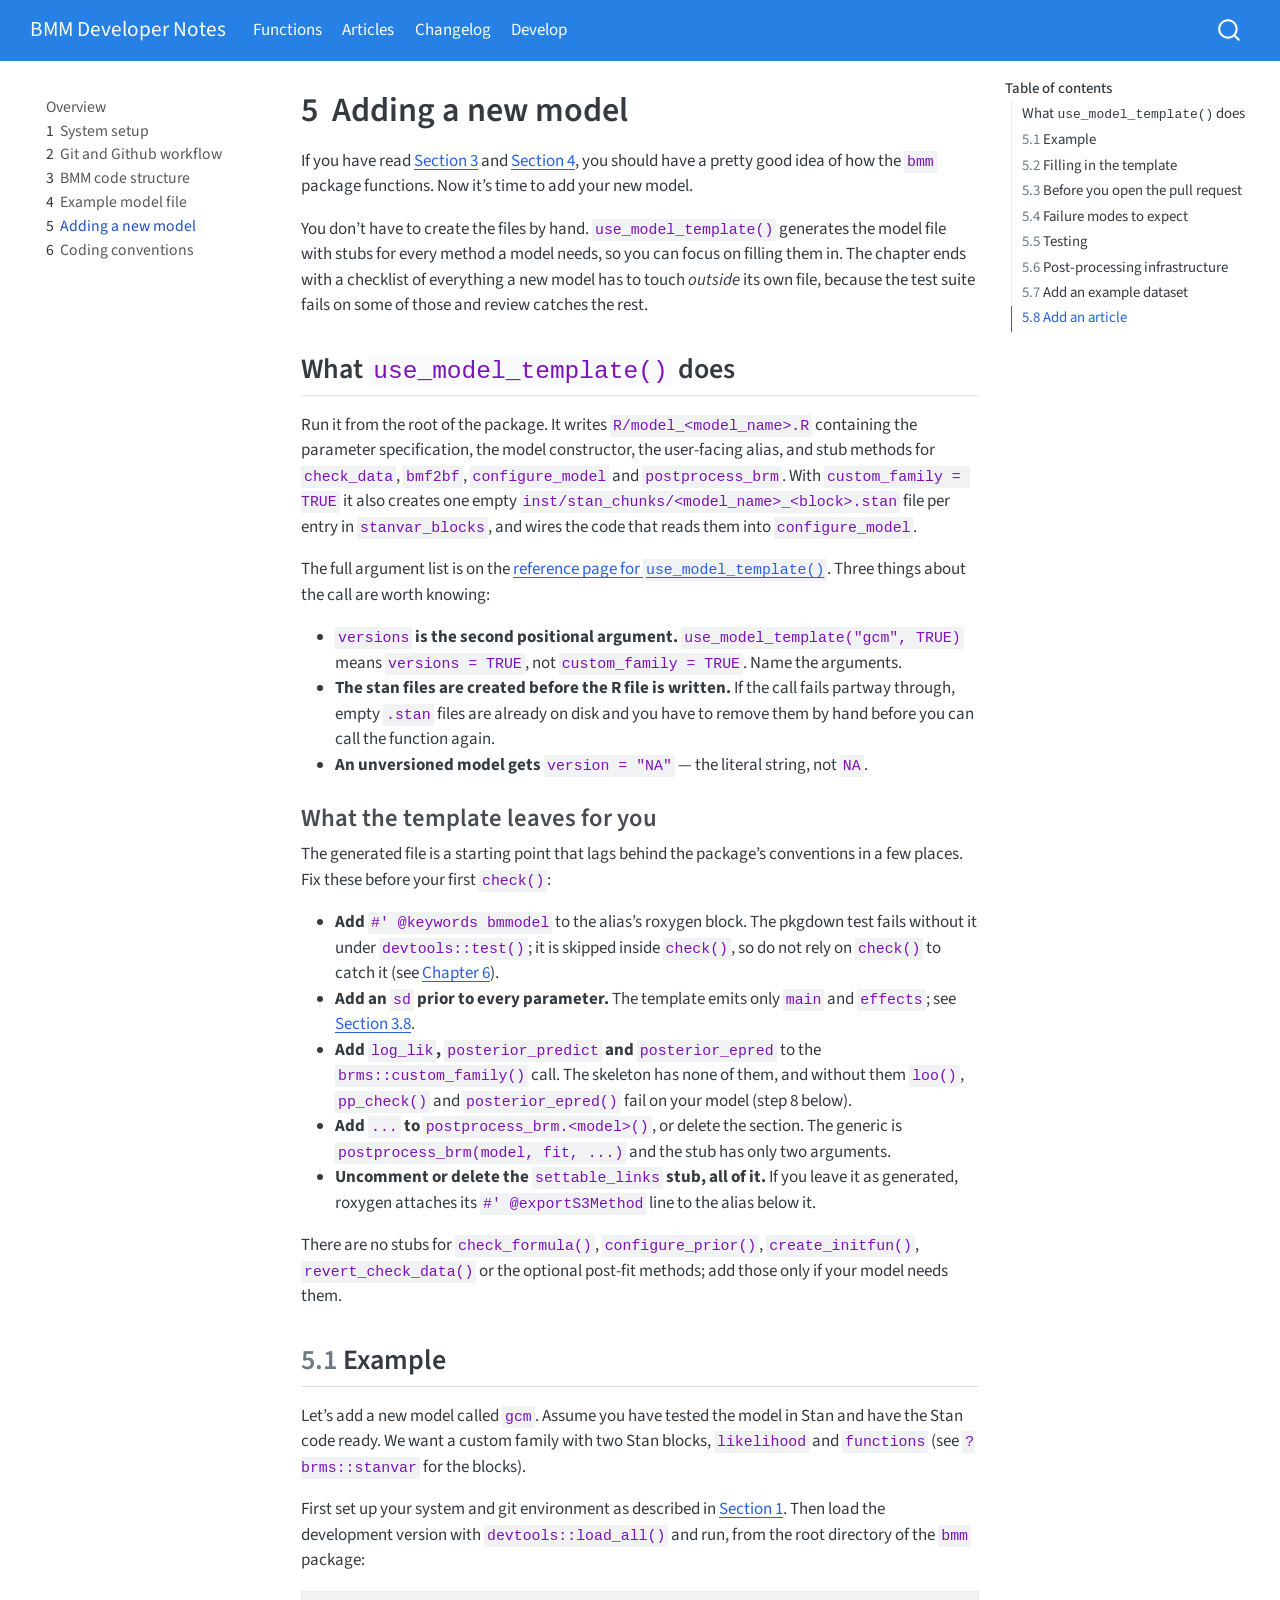
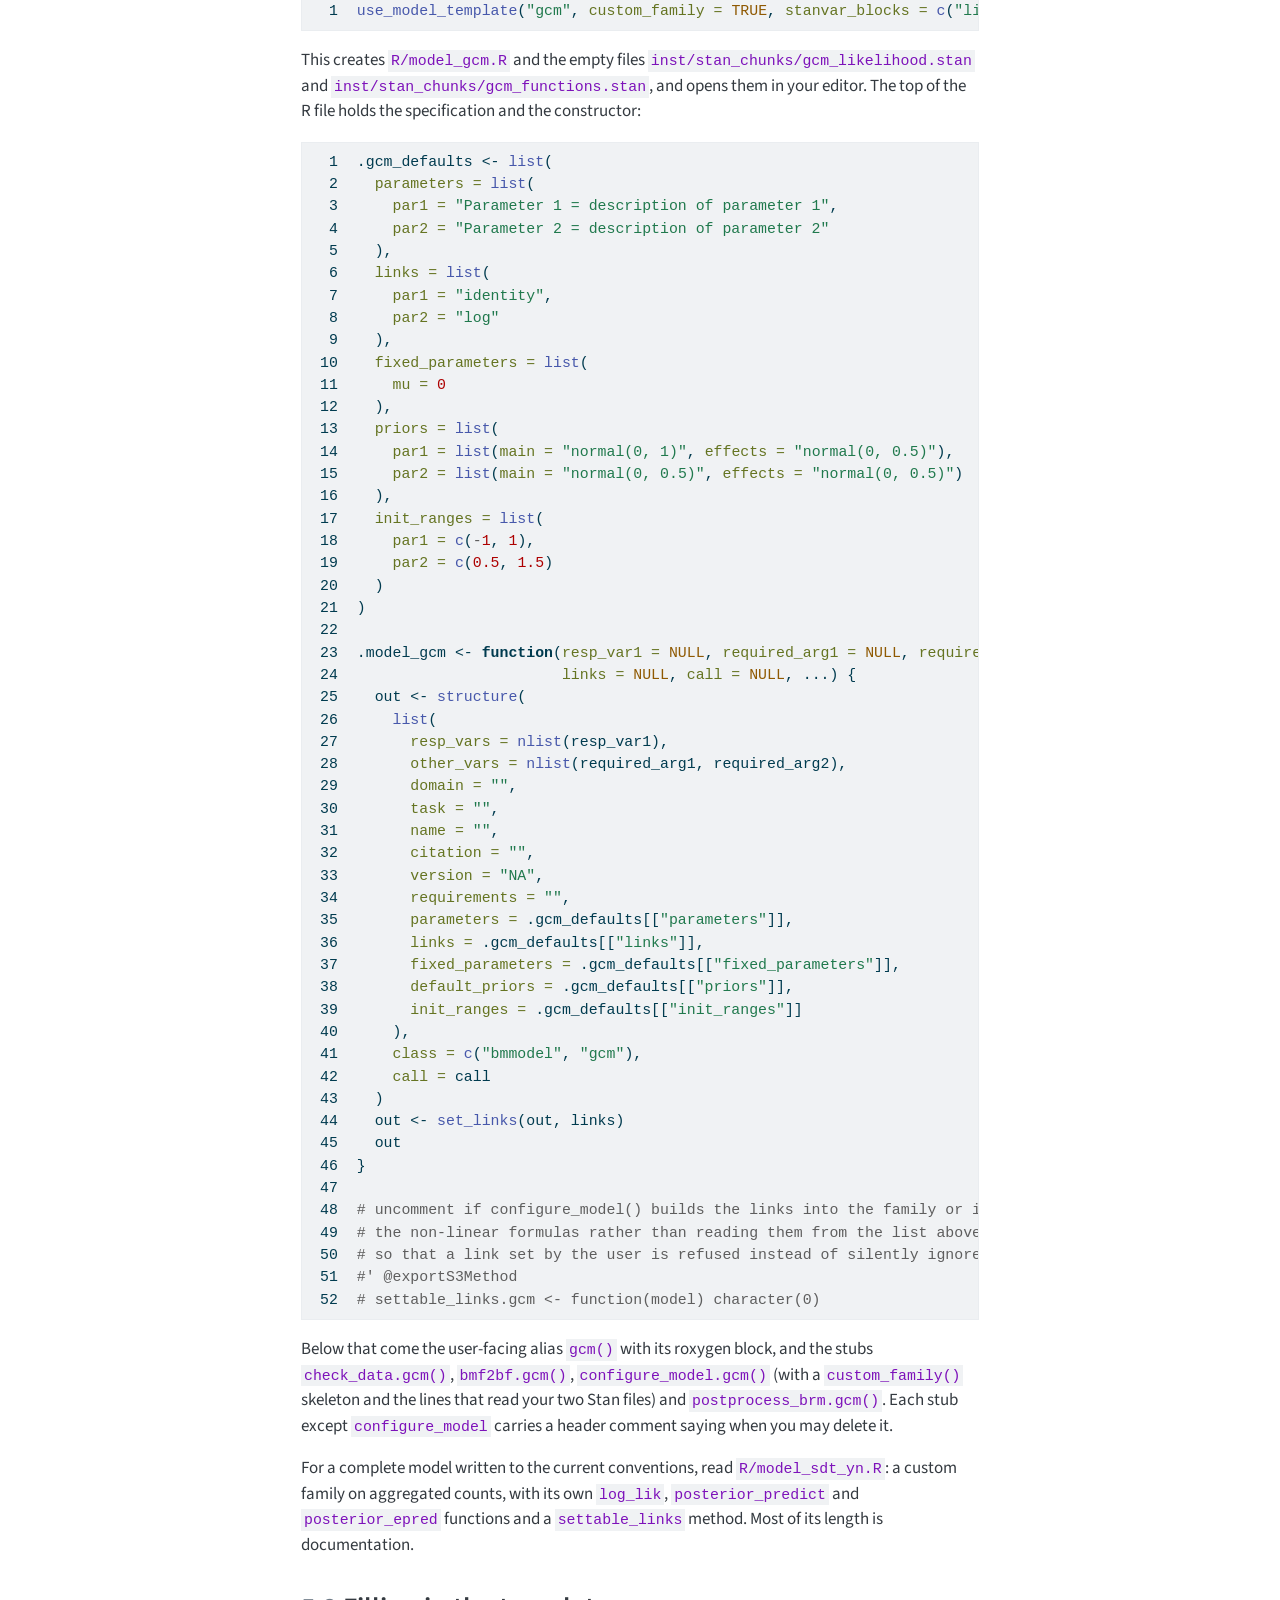
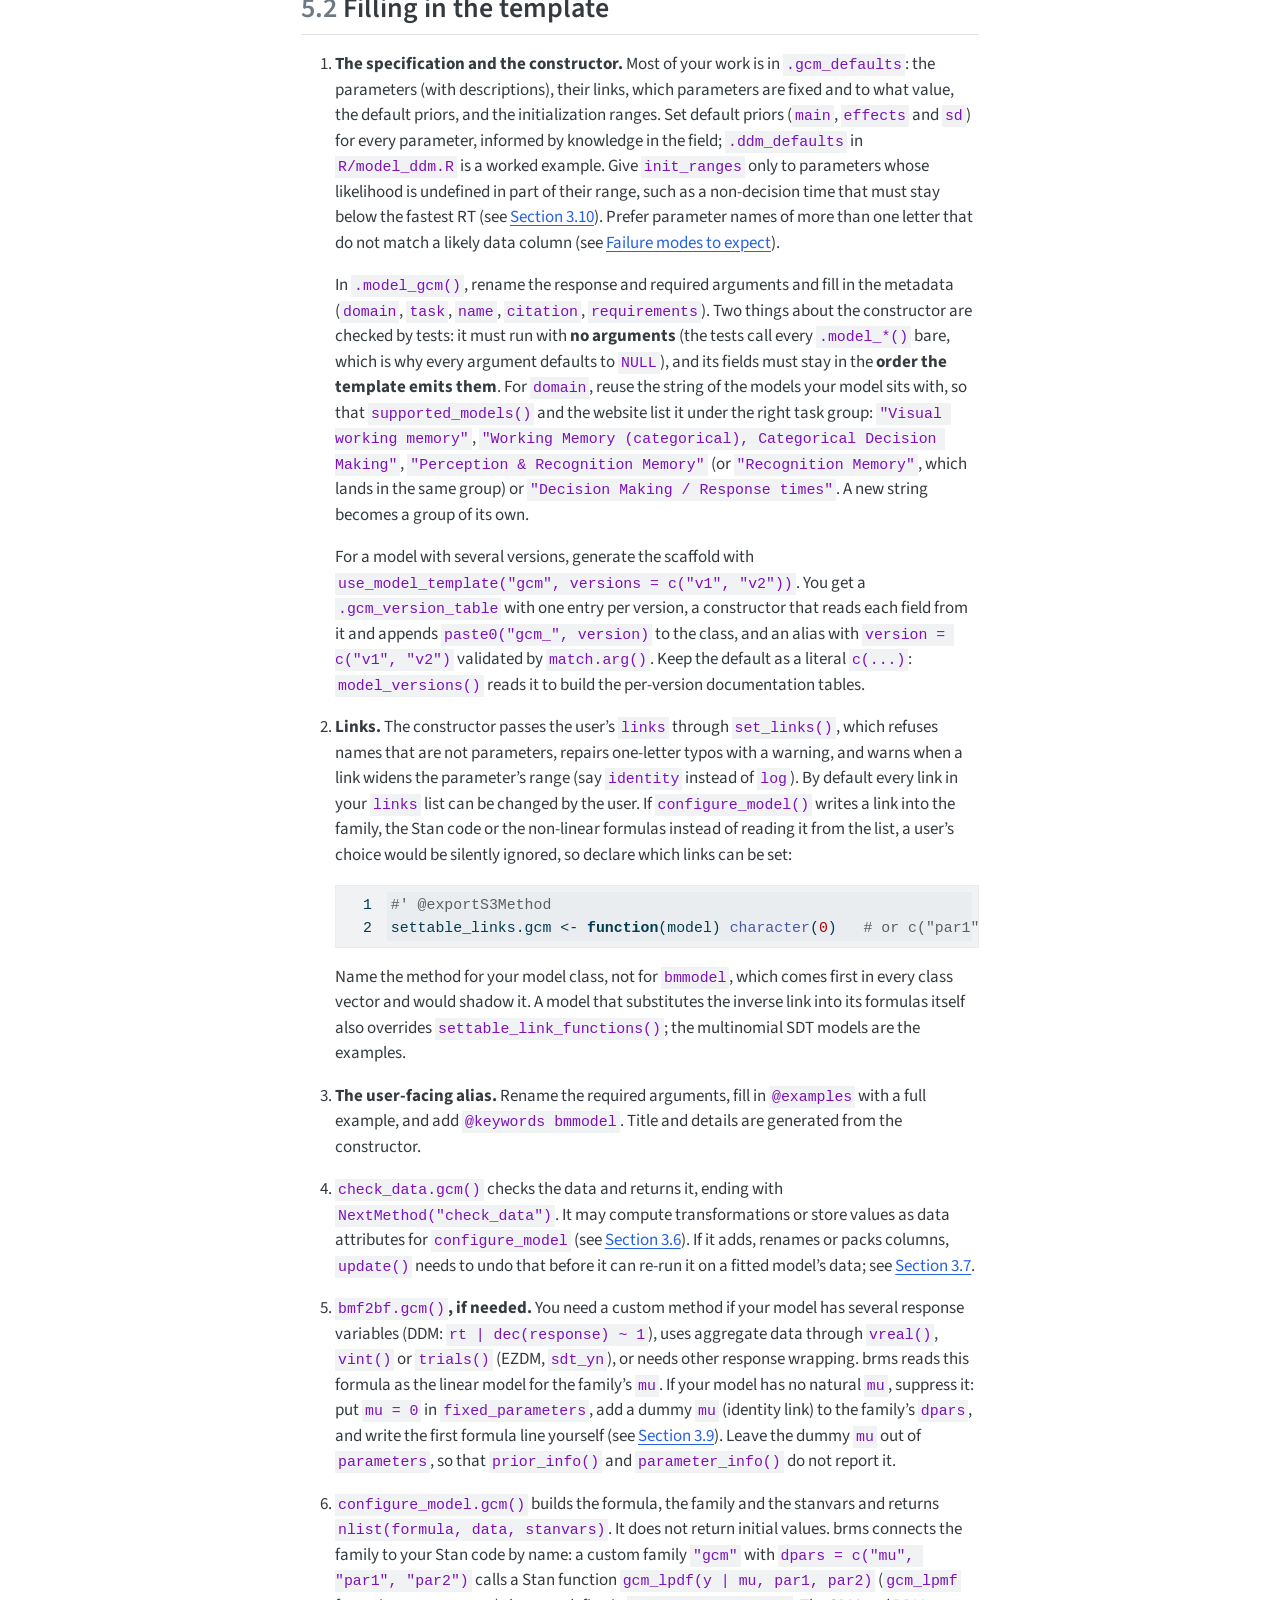
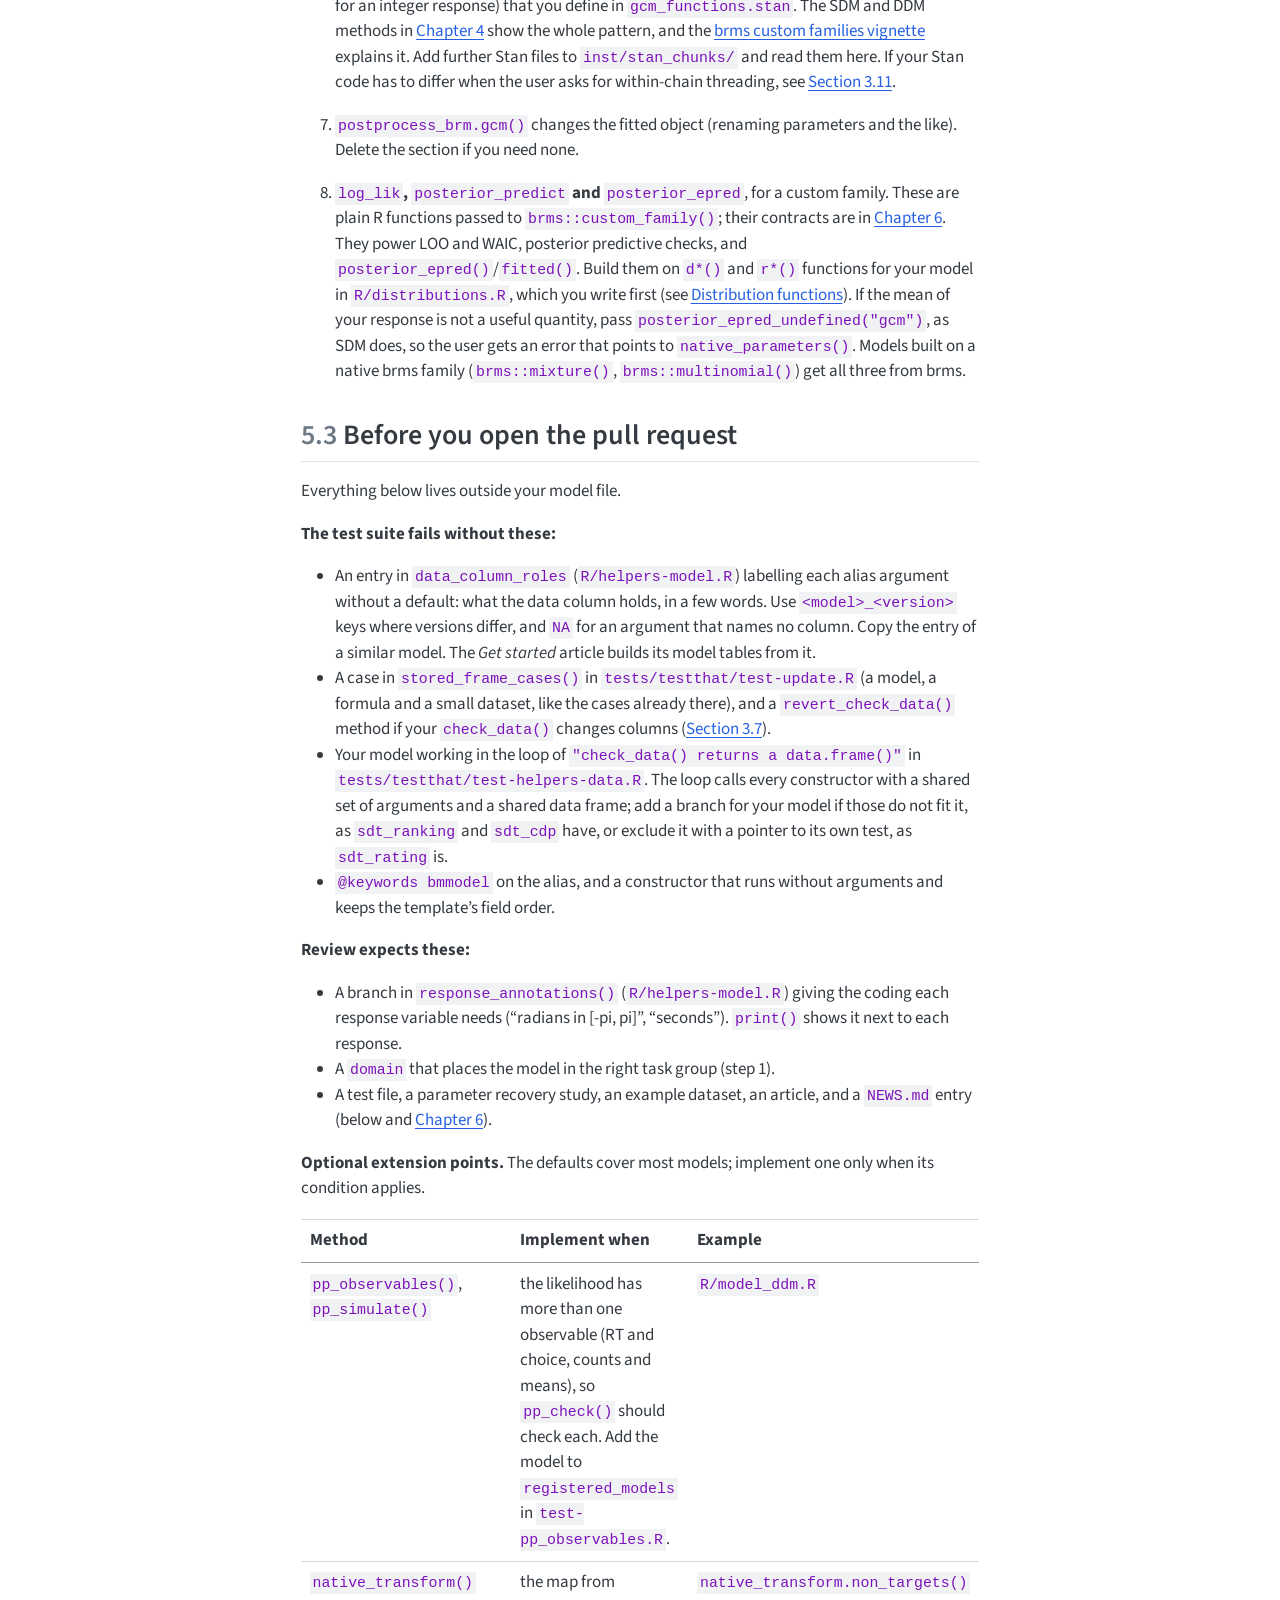
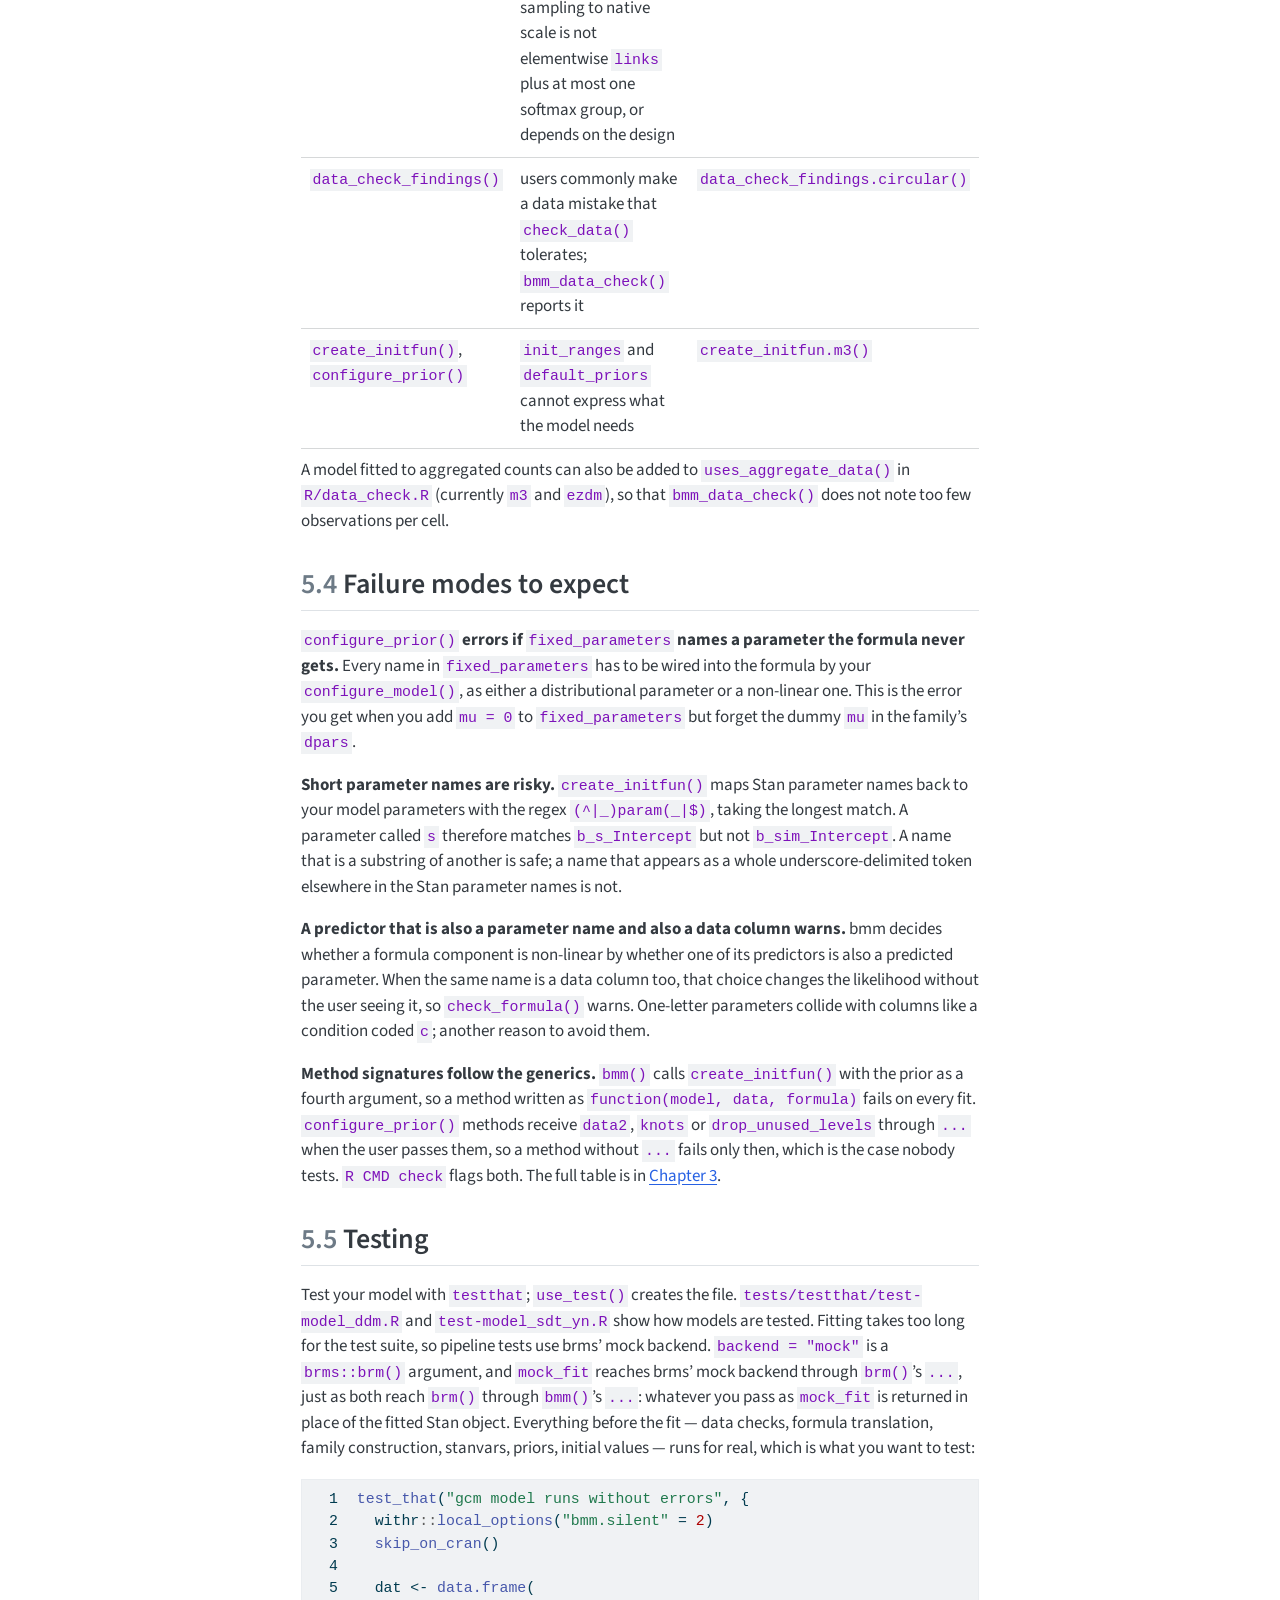
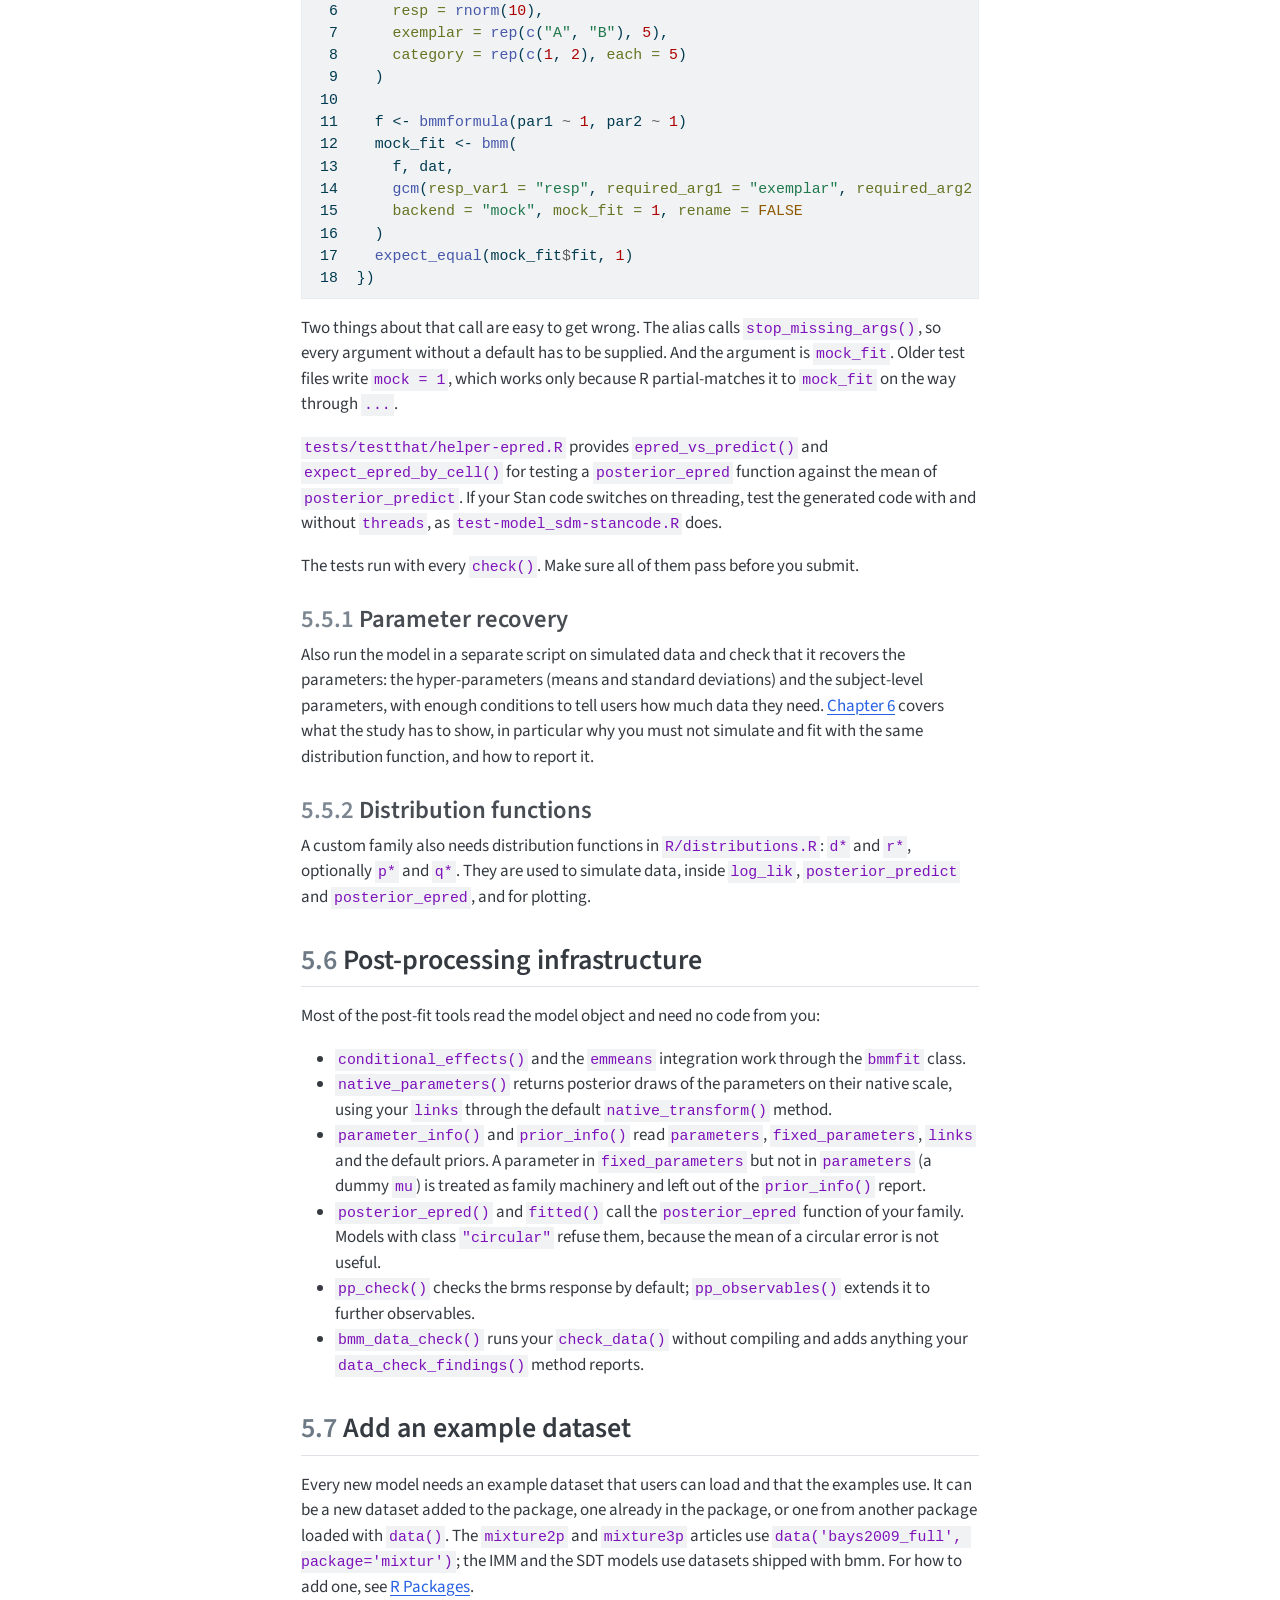
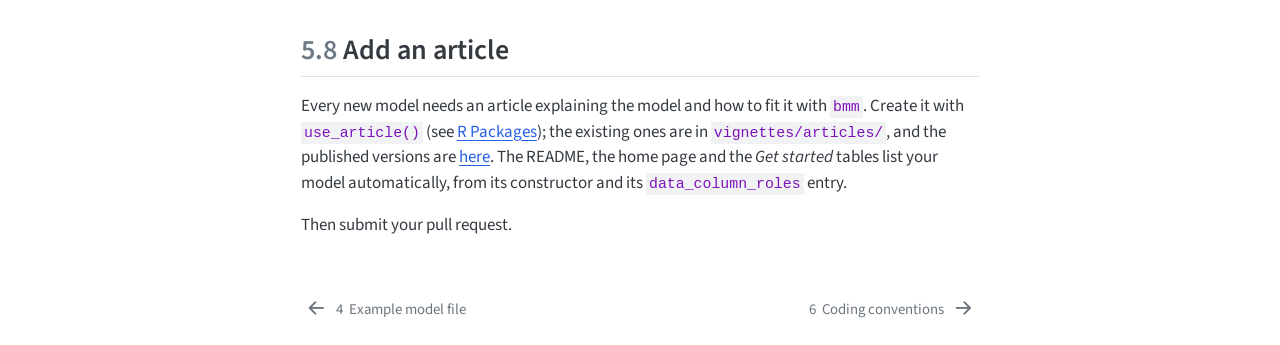
==== commit 508d3aa8: "Describe bmm 1.4.0 for model contributors Resync the code excerpts with bmm develop (55ca7843) and b" ====
--- a/_book/add-new-model.html
+++ b/_book/add-new-model.html
@@ -222,17 +222,22 @@
     <h2 id="toc-title">Table of contents</h2>
    
   <ul>
-  <li><a href="#what-use_model_template-does" id="toc-what-use_model_template-does" class="nav-link active" data-scroll-target="#what-use_model_template-does">What <code>use_model_template()</code> does</a></li>
+  <li><a href="#what-use_model_template-does" id="toc-what-use_model_template-does" class="nav-link active" data-scroll-target="#what-use_model_template-does">What <code>use_model_template()</code> does</a>
+  <ul class="collapse">
+  <li><a href="#what-the-template-leaves-for-you" id="toc-what-the-template-leaves-for-you" class="nav-link" data-scroll-target="#what-the-template-leaves-for-you">What the template leaves for you</a></li>
+  </ul></li>
   <li><a href="#example" id="toc-example" class="nav-link" data-scroll-target="#example"><span class="header-section-number">5.1</span> Example</a></li>
-  <li><a href="#failure-modes-to-expect" id="toc-failure-modes-to-expect" class="nav-link" data-scroll-target="#failure-modes-to-expect"><span class="header-section-number">5.2</span> Failure modes to expect</a></li>
-  <li><a href="#testing" id="toc-testing" class="nav-link" data-scroll-target="#testing"><span class="header-section-number">5.3</span> Testing</a>
+  <li><a href="#filling-in-the-template" id="toc-filling-in-the-template" class="nav-link" data-scroll-target="#filling-in-the-template"><span class="header-section-number">5.2</span> Filling in the template</a></li>
+  <li><a href="#before-you-open-the-pull-request" id="toc-before-you-open-the-pull-request" class="nav-link" data-scroll-target="#before-you-open-the-pull-request"><span class="header-section-number">5.3</span> Before you open the pull request</a></li>
+  <li><a href="#failure-modes-to-expect" id="toc-failure-modes-to-expect" class="nav-link" data-scroll-target="#failure-modes-to-expect"><span class="header-section-number">5.4</span> Failure modes to expect</a></li>
+  <li><a href="#testing" id="toc-testing" class="nav-link" data-scroll-target="#testing"><span class="header-section-number">5.5</span> Testing</a>
   <ul class="collapse">
-  <li><a href="#parameter-recovery" id="toc-parameter-recovery" class="nav-link" data-scroll-target="#parameter-recovery"><span class="header-section-number">5.3.1</span> Parameter recovery</a></li>
-  <li><a href="#distribution-functions" id="toc-distribution-functions" class="nav-link" data-scroll-target="#distribution-functions"><span class="header-section-number">5.3.2</span> Distribution functions</a></li>
+  <li><a href="#parameter-recovery" id="toc-parameter-recovery" class="nav-link" data-scroll-target="#parameter-recovery"><span class="header-section-number">5.5.1</span> Parameter recovery</a></li>
+  <li><a href="#distribution-functions" id="toc-distribution-functions" class="nav-link" data-scroll-target="#distribution-functions"><span class="header-section-number">5.5.2</span> Distribution functions</a></li>
   </ul></li>
-  <li><a href="#post-processing-infrastructure" id="toc-post-processing-infrastructure" class="nav-link" data-scroll-target="#post-processing-infrastructure"><span class="header-section-number">5.4</span> Post-processing infrastructure</a></li>
-  <li><a href="#add-an-example-dataset" id="toc-add-an-example-dataset" class="nav-link" data-scroll-target="#add-an-example-dataset"><span class="header-section-number">5.5</span> Add an example dataset</a></li>
-  <li><a href="#add-an-article" id="toc-add-an-article" class="nav-link" data-scroll-target="#add-an-article"><span class="header-section-number">5.6</span> Add an article</a></li>
+  <li><a href="#post-processing-infrastructure" id="toc-post-processing-infrastructure" class="nav-link" data-scroll-target="#post-processing-infrastructure"><span class="header-section-number">5.6</span> Post-processing infrastructure</a></li>
+  <li><a href="#add-an-example-dataset" id="toc-add-an-example-dataset" class="nav-link" data-scroll-target="#add-an-example-dataset"><span class="header-section-number">5.7</span> Add an example dataset</a></li>
+  <li><a href="#add-an-article" id="toc-add-an-article" class="nav-link" data-scroll-target="#add-an-article"><span class="header-section-number">5.8</span> Add an article</a></li>
   </ul>
 </nav>
     </div>
@@ -259,240 +264,173 @@
 
 
 <p>If you have read <a href="bmm-architecture.html" class="quarto-xref">Section&nbsp;<span>3</span></a> and <a href="example-model.html" class="quarto-xref">Section&nbsp;<span>4</span></a>, you should have a pretty good idea of how the <code>bmm</code> package functions. Now it’s time to add your new model.</p>
-<p>The good news are, you don’t have to add any of the files manually. The <code>bmm</code> package includes a function <code>use_model_template()</code> that generates all the files with templates for all necessary functions. Thus, you can focus on the important work of filling these templates with the relevant information without worrying about missing something critical.</p>
+<p>You don’t have to create the files by hand. <code>use_model_template()</code> generates the model file with stubs for every method a model needs, so you can focus on filling them in. The chapter ends with a checklist of everything a new model has to touch <em>outside</em> its own file, because the test suite fails on some of those and review catches the rest.</p>
 <section id="what-use_model_template-does" class="level2 unnumbered">
 <h2 class="unnumbered anchored" data-anchor-id="what-use_model_template-does">What <code>use_model_template()</code> does</h2>
 <p>Run it from the root of the package. It writes <code>R/model_&lt;model_name&gt;.R</code> containing the parameter specification, the model constructor, the user-facing alias, and stub methods for <code>check_data</code>, <code>bmf2bf</code>, <code>configure_model</code> and <code>postprocess_brm</code>. With <code>custom_family = TRUE</code> it also creates one empty <code>inst/stan_chunks/&lt;model_name&gt;_&lt;block&gt;.stan</code> file per entry in <code>stanvar_blocks</code>, and wires the code that reads them into <code>configure_model</code>.</p>
-<p>The full argument list is on the <a href="../reference/use_model_template.html">reference page for <code>use_model_template()</code></a>, which is generated from the function itself and is therefore never out of date. Four things about it are worth knowing before you call it:</p>
+<p>The full argument list is on the <a href="../reference/use_model_template.html">reference page for <code>use_model_template()</code></a>. Three things about the call are worth knowing:</p>
 <ul>
-<li><p><strong><code>versions</code> is the second positional argument.</strong> <code>use_model_template("gcm", TRUE)</code> means <code>versions = TRUE</code>, not <code>custom_family = TRUE</code>. Name the arguments.</p></li>
-<li><p><strong>The stan files are created before the R file is written.</strong> If the call fails partway through, empty <code>.stan</code> files are already on disk and you have to remove them by hand before you can call the function again.</p></li>
-<li><p><strong>An unversioned model gets <code>version = "NA"</code></strong> — the literal string, not <code>NA</code>. That is what <code>print()</code> and the generated documentation will show unless you pass <code>versions</code>.</p></li>
-<li><p><strong>The template does not generate everything you may need.</strong> There are no stubs for <code>check_formula()</code>, <code>configure_prior()</code> or <code>create_initfun()</code>; add those yourself only if your model needs them. The generated alias also omits the <code>@keywords bmmodel</code> tag, which the package’s pkgdown test expects on a user-facing model alias — add it (see <a href="coding-conventions.html" class="quarto-xref"><span>Chapter 6</span></a>).</p></li>
+<li><strong><code>versions</code> is the second positional argument.</strong> <code>use_model_template("gcm", TRUE)</code> means <code>versions = TRUE</code>, not <code>custom_family = TRUE</code>. Name the arguments.</li>
+<li><strong>The stan files are created before the R file is written.</strong> If the call fails partway through, empty <code>.stan</code> files are already on disk and you have to remove them by hand before you can call the function again.</li>
+<li><strong>An unversioned model gets <code>version = "NA"</code></strong> — the literal string, not <code>NA</code>.</li>
 </ul>
+<section id="what-the-template-leaves-for-you" class="level3 unnumbered">
+<h3 class="unnumbered anchored" data-anchor-id="what-the-template-leaves-for-you">What the template leaves for you</h3>
+<p>The generated file is a starting point that lags behind the package’s conventions in a few places. Fix these before your first <code>check()</code>:</p>
+<ul>
+<li><strong>Add <code>#' @keywords bmmodel</code></strong> to the alias’s roxygen block. The pkgdown test fails without it under <code>devtools::test()</code>; it is skipped inside <code>check()</code>, so do not rely on <code>check()</code> to catch it (see <a href="coding-conventions.html" class="quarto-xref"><span>Chapter 6</span></a>).</li>
+<li><strong>Add an <code>sd</code> prior to every parameter.</strong> The template emits only <code>main</code> and <code>effects</code>; see <a href="bmm-architecture.html#sec-default-priors" class="quarto-xref"><span>Section 3.8</span></a>.</li>
+<li><strong>Add <code>log_lik</code>, <code>posterior_predict</code> and <code>posterior_epred</code></strong> to the <code>brms::custom_family()</code> call. The skeleton has none of them, and without them <code>loo()</code>, <code>pp_check()</code> and <code>posterior_epred()</code> fail on your model (step 8 below).</li>
+<li><strong>Add <code>...</code> to <code>postprocess_brm.&lt;model&gt;()</code></strong>, or delete the section. The generic is <code>postprocess_brm(model, fit, ...)</code> and the stub has only two arguments.</li>
+<li><strong>Uncomment or delete the <code>settable_links</code> stub, all of it.</strong> If you leave it as generated, roxygen attaches its <code>#' @exportS3Method</code> line to the alias below it.</li>
+</ul>
+<p>There are no stubs for <code>check_formula()</code>, <code>configure_prior()</code>, <code>create_initfun()</code>, <code>revert_check_data()</code> or the optional post-fit methods; add those only if your model needs them.</p>
+</section>
 </section>
 <section id="example" class="level2" data-number="5.1">
 <h2 data-number="5.1" class="anchored" data-anchor-id="example"><span class="header-section-number">5.1</span> Example</h2>
-<p>Let’s add a new model called <code>gcm</code>. Let’s assume that you have tested the model in Stan and you have the Stan code ready. We want to define a custom family for the <code>gcm</code> model, and we want to define the following blocks: <code>likelihood</code>, <code>functions</code> (see <code>?brms::stanvar</code> for an explanation of the blocks).</p>
-<p>First you set up your system and git environment as described in <a href="setup.html" class="quarto-xref">Section&nbsp;<span>1</span></a>. Then you can run the following code from R in the root directory of the <code>bmm</code> package:</p>
+<p>Let’s add a new model called <code>gcm</code>. Assume you have tested the model in Stan and have the Stan code ready. We want a custom family with two Stan blocks, <code>likelihood</code> and <code>functions</code> (see <code>?brms::stanvar</code> for the blocks).</p>
+<p>First set up your system and git environment as described in <a href="setup.html" class="quarto-xref">Section&nbsp;<span>1</span></a>. Then load the development version with <code>devtools::load_all()</code> and run, from the root directory of the <code>bmm</code> package:</p>
 <div class="code-copy-outer-scaffold"><div class="sourceCode" id="cb1"><pre class="sourceCode numberSource r number-lines code-with-copy"><code class="sourceCode r"><span id="cb1-1"><a href="#cb1-1" aria-label="1"></a><span class="fu">use_model_template</span>(<span class="st">"gcm"</span>, <span class="at">custom_family =</span> <span class="cn">TRUE</span>, <span class="at">stanvar_blocks =</span> <span class="fu">c</span>(<span class="st">"likelihood"</span>, <span class="st">"functions"</span>))</span></code></pre></div><button title="Copy to Clipboard" class="code-copy-button"><i class="bi"></i></button></div>
-<p>This will create the file <code>model_gcm.R</code> in the <code>R/</code> directory and the files <code>gcm_likelihood.stan</code> and <code>gcm_functions.stan</code> in the <code>inst/stan_chunks/</code> directory. The function will also open the files in your editor, through <code>usethis::edit_file()</code>. You will see the following output in the console:</p>
-<pre><code>• Modify 'inst/stan_chunks/gcm_likelihood.stan'
-• Modify 'inst/stan_chunks/gcm_functions.stan'
-• Modify 'R/model_gcm.R'</code></pre>
-<p>Now you can fill the files with the appropriate code. The Stan files will be empty, but the R file will have the following structure:</p>
-<div class="code-copy-outer-scaffold"><div class="sourceCode" id="cb3"><pre class="sourceCode numberSource r number-lines code-with-copy"><code class="sourceCode r"><span id="cb3-1"><a href="#cb3-1" aria-label="1"></a><span class="do">#############################################################################!</span></span>
-<span id="cb3-2"><a href="#cb3-2" aria-label="2"></a><span class="co"># MODELS                                                                 ####</span></span>
-<span id="cb3-3"><a href="#cb3-3" aria-label="3"></a><span class="do">#############################################################################!</span></span>
-<span id="cb3-4"><a href="#cb3-4" aria-label="4"></a><span class="co"># see 'R/model_ddm.R' (flat defaults) or 'R/model_cswald.R' (versioned) for examples</span></span>
-<span id="cb3-5"><a href="#cb3-5" aria-label="5"></a></span>
-<span id="cb3-6"><a href="#cb3-6" aria-label="6"></a>.gcm_defaults <span class="ot">&lt;-</span> <span class="fu">list</span>(</span>
-<span id="cb3-7"><a href="#cb3-7" aria-label="7"></a>  <span class="at">parameters =</span> <span class="fu">list</span>(</span>
-<span id="cb3-8"><a href="#cb3-8" aria-label="8"></a>    <span class="at">par1 =</span> <span class="st">"Parameter 1 = description of parameter 1"</span>,</span>
-<span id="cb3-9"><a href="#cb3-9" aria-label="9"></a>    <span class="at">par2 =</span> <span class="st">"Parameter 2 = description of parameter 2"</span></span>
-<span id="cb3-10"><a href="#cb3-10" aria-label="10"></a>  ),</span>
-<span id="cb3-11"><a href="#cb3-11" aria-label="11"></a>  <span class="at">links =</span> <span class="fu">list</span>(</span>
-<span id="cb3-12"><a href="#cb3-12" aria-label="12"></a>    <span class="at">par1 =</span> <span class="st">"identity"</span>,</span>
-<span id="cb3-13"><a href="#cb3-13" aria-label="13"></a>    <span class="at">par2 =</span> <span class="st">"log"</span></span>
-<span id="cb3-14"><a href="#cb3-14" aria-label="14"></a>  ),</span>
-<span id="cb3-15"><a href="#cb3-15" aria-label="15"></a>  <span class="at">fixed_parameters =</span> <span class="fu">list</span>(</span>
-<span id="cb3-16"><a href="#cb3-16" aria-label="16"></a>    <span class="at">mu =</span> <span class="dv">0</span></span>
-<span id="cb3-17"><a href="#cb3-17" aria-label="17"></a>  ),</span>
-<span id="cb3-18"><a href="#cb3-18" aria-label="18"></a>  <span class="at">priors =</span> <span class="fu">list</span>(</span>
-<span id="cb3-19"><a href="#cb3-19" aria-label="19"></a>    <span class="at">par1 =</span> <span class="fu">list</span>(<span class="at">main =</span> <span class="st">"normal(0, 1)"</span>, <span class="at">effects =</span> <span class="st">"normal(0, 0.5)"</span>),</span>
-<span id="cb3-20"><a href="#cb3-20" aria-label="20"></a>    <span class="at">par2 =</span> <span class="fu">list</span>(<span class="at">main =</span> <span class="st">"normal(0, 0.5)"</span>, <span class="at">effects =</span> <span class="st">"normal(0, 0.5)"</span>)</span>
-<span id="cb3-21"><a href="#cb3-21" aria-label="21"></a>  ),</span>
-<span id="cb3-22"><a href="#cb3-22" aria-label="22"></a>  <span class="at">init_ranges =</span> <span class="fu">list</span>(</span>
-<span id="cb3-23"><a href="#cb3-23" aria-label="23"></a>    <span class="at">par1 =</span> <span class="fu">c</span>(<span class="sc">-</span><span class="dv">1</span>, <span class="dv">1</span>),</span>
-<span id="cb3-24"><a href="#cb3-24" aria-label="24"></a>    <span class="at">par2 =</span> <span class="fu">c</span>(<span class="fl">0.5</span>, <span class="fl">1.5</span>)</span>
-<span id="cb3-25"><a href="#cb3-25" aria-label="25"></a>  )</span>
-<span id="cb3-26"><a href="#cb3-26" aria-label="26"></a>)</span>
-<span id="cb3-27"><a href="#cb3-27" aria-label="27"></a></span>
-<span id="cb3-28"><a href="#cb3-28" aria-label="28"></a></span>
-<span id="cb3-29"><a href="#cb3-29" aria-label="29"></a>.model_gcm <span class="ot">&lt;-</span> <span class="cf">function</span>(<span class="at">resp_var1 =</span> <span class="cn">NULL</span>, <span class="at">required_arg1 =</span> <span class="cn">NULL</span>, <span class="at">required_arg2 =</span> <span class="cn">NULL</span>,</span>
-<span id="cb3-30"><a href="#cb3-30" aria-label="30"></a>                                  <span class="at">links =</span> <span class="cn">NULL</span>, <span class="at">call =</span> <span class="cn">NULL</span>, ...) {</span>
-<span id="cb3-31"><a href="#cb3-31" aria-label="31"></a>  out <span class="ot">&lt;-</span> <span class="fu">structure</span>(</span>
-<span id="cb3-32"><a href="#cb3-32" aria-label="32"></a>    <span class="fu">list</span>(</span>
-<span id="cb3-33"><a href="#cb3-33" aria-label="33"></a>      <span class="at">resp_vars =</span> <span class="fu">nlist</span>(resp_var1),</span>
-<span id="cb3-34"><a href="#cb3-34" aria-label="34"></a>      <span class="at">other_vars =</span> <span class="fu">nlist</span>(required_arg1, required_arg2),</span>
-<span id="cb3-35"><a href="#cb3-35" aria-label="35"></a>      <span class="at">domain =</span> <span class="st">""</span>,</span>
-<span id="cb3-36"><a href="#cb3-36" aria-label="36"></a>      <span class="at">task =</span> <span class="st">""</span>,</span>
-<span id="cb3-37"><a href="#cb3-37" aria-label="37"></a>      <span class="at">name =</span> <span class="st">""</span>,</span>
-<span id="cb3-38"><a href="#cb3-38" aria-label="38"></a>      <span class="at">citation =</span> <span class="st">""</span>,</span>
-<span id="cb3-39"><a href="#cb3-39" aria-label="39"></a>      <span class="at">version =</span> <span class="st">"NA"</span>,</span>
-<span id="cb3-40"><a href="#cb3-40" aria-label="40"></a>      <span class="at">requirements =</span> <span class="st">""</span>,</span>
-<span id="cb3-41"><a href="#cb3-41" aria-label="41"></a>      <span class="at">parameters =</span> .gcm_defaults[[<span class="st">"parameters"</span>]],</span>
-<span id="cb3-42"><a href="#cb3-42" aria-label="42"></a>      <span class="at">links =</span> .gcm_defaults[[<span class="st">"links"</span>]],</span>
-<span id="cb3-43"><a href="#cb3-43" aria-label="43"></a>      <span class="at">fixed_parameters =</span> .gcm_defaults[[<span class="st">"fixed_parameters"</span>]],</span>
-<span id="cb3-44"><a href="#cb3-44" aria-label="44"></a>      <span class="at">default_priors =</span> .gcm_defaults[[<span class="st">"priors"</span>]],</span>
-<span id="cb3-45"><a href="#cb3-45" aria-label="45"></a>      <span class="at">init_ranges =</span> .gcm_defaults[[<span class="st">"init_ranges"</span>]]</span>
-<span id="cb3-46"><a href="#cb3-46" aria-label="46"></a>    ),</span>
-<span id="cb3-47"><a href="#cb3-47" aria-label="47"></a>    <span class="at">class =</span> <span class="fu">c</span>(<span class="st">"bmmodel"</span>, <span class="st">"gcm"</span>),</span>
-<span id="cb3-48"><a href="#cb3-48" aria-label="48"></a>    <span class="at">call =</span> call</span>
-<span id="cb3-49"><a href="#cb3-49" aria-label="49"></a>  )</span>
-<span id="cb3-50"><a href="#cb3-50" aria-label="50"></a>  out<span class="sc">$</span>links[<span class="fu">names</span>(links)] <span class="ot">&lt;-</span> links</span>
-<span id="cb3-51"><a href="#cb3-51" aria-label="51"></a>  out</span>
-<span id="cb3-52"><a href="#cb3-52" aria-label="52"></a>}</span>
-<span id="cb3-53"><a href="#cb3-53" aria-label="53"></a><span class="co"># user facing alias</span></span>
-<span id="cb3-54"><a href="#cb3-54" aria-label="54"></a><span class="co"># information in the title and details sections will be filled in</span></span>
-<span id="cb3-55"><a href="#cb3-55" aria-label="55"></a><span class="co"># automatically based on the information in the .model_gcm()$info</span></span>
-<span id="cb3-56"><a href="#cb3-56" aria-label="56"></a></span>
-<span id="cb3-57"><a href="#cb3-57" aria-label="57"></a><span class="co">#' @title `r .model_gcm()$name`</span></span>
-<span id="cb3-58"><a href="#cb3-58" aria-label="58"></a><span class="co">#' @name gcm</span></span>
-<span id="cb3-59"><a href="#cb3-59" aria-label="59"></a><span class="co">#' @details `r model_info(.model_gcm())`</span></span>
-<span id="cb3-60"><a href="#cb3-60" aria-label="60"></a><span class="co">#' @param resp_var1 A description of the response variable</span></span>
-<span id="cb3-61"><a href="#cb3-61" aria-label="61"></a><span class="co">#' @param required_arg1 A description of the required argument</span></span>
-<span id="cb3-62"><a href="#cb3-62" aria-label="62"></a><span class="co">#' @param required_arg2 A description of the required argument</span></span>
-<span id="cb3-63"><a href="#cb3-63" aria-label="63"></a><span class="co">#' @param links A list of links for the model parameters.</span></span>
-<span id="cb3-64"><a href="#cb3-64" aria-label="64"></a><span class="co">#' @param ... used internally for testing, ignore it</span></span>
-<span id="cb3-65"><a href="#cb3-65" aria-label="65"></a><span class="co">#' @return An object of class `bmmodel`</span></span>
-<span id="cb3-66"><a href="#cb3-66" aria-label="66"></a><span class="co">#' @export</span></span>
-<span id="cb3-67"><a href="#cb3-67" aria-label="67"></a><span class="co">#' @examples</span></span>
-<span id="cb3-68"><a href="#cb3-68" aria-label="68"></a><span class="co">#' \dontrun{</span></span>
-<span id="cb3-69"><a href="#cb3-69" aria-label="69"></a><span class="co">#' # put a full example here (see 'R/model_ddm.R' for an example)</span></span>
-<span id="cb3-70"><a href="#cb3-70" aria-label="70"></a><span class="co">#' }</span></span>
-<span id="cb3-71"><a href="#cb3-71" aria-label="71"></a>gcm <span class="ot">&lt;-</span> <span class="cf">function</span>(resp_var1, required_arg1, required_arg2, <span class="at">links =</span> <span class="cn">NULL</span>, ...) {</span>
-<span id="cb3-72"><a href="#cb3-72" aria-label="72"></a>   call <span class="ot">&lt;-</span> <span class="fu">match.call</span>()</span>
-<span id="cb3-73"><a href="#cb3-73" aria-label="73"></a>   <span class="fu">stop_missing_args</span>()</span>
-<span id="cb3-74"><a href="#cb3-74" aria-label="74"></a>   <span class="co"># uncomment if your model requires a specific backend:</span></span>
-<span id="cb3-75"><a href="#cb3-75" aria-label="75"></a>   <span class="co"># stopif(!requireNamespace("cmdstanr", quietly = TRUE),</span></span>
-<span id="cb3-76"><a href="#cb3-76" aria-label="76"></a>   <span class="co">#        'The "cmdstanr" package is required for this model.')</span></span>
-<span id="cb3-77"><a href="#cb3-77" aria-label="77"></a>   <span class="fu">.model_gcm</span>(<span class="at">resp_var1 =</span> resp_var1, <span class="at">required_arg1 =</span> required_arg1, <span class="at">required_arg2 =</span> required_arg2,</span>
-<span id="cb3-78"><a href="#cb3-78" aria-label="78"></a>                <span class="at">links =</span> links, <span class="at">call =</span> call, ...)</span>
-<span id="cb3-79"><a href="#cb3-79" aria-label="79"></a>}</span>
-<span id="cb3-80"><a href="#cb3-80" aria-label="80"></a></span>
-<span id="cb3-81"><a href="#cb3-81" aria-label="81"></a><span class="do">#############################################################################!</span></span>
-<span id="cb3-82"><a href="#cb3-82" aria-label="82"></a><span class="co"># CHECK_DATA S3 methods                                                  ####</span></span>
-<span id="cb3-83"><a href="#cb3-83" aria-label="83"></a><span class="do">#############################################################################!</span></span>
-<span id="cb3-84"><a href="#cb3-84" aria-label="84"></a><span class="co"># A check_data.* function should be defined for each class of the model.</span></span>
-<span id="cb3-85"><a href="#cb3-85" aria-label="85"></a><span class="co"># If a model shares methods with other models, the shared methods should be</span></span>
-<span id="cb3-86"><a href="#cb3-86" aria-label="86"></a><span class="co"># defined in helpers-data.R. Put here only the methods that are specific to</span></span>
-<span id="cb3-87"><a href="#cb3-87" aria-label="87"></a><span class="co"># the model. See ?check_data for details.</span></span>
-<span id="cb3-88"><a href="#cb3-88" aria-label="88"></a><span class="co"># (YOU CAN DELETE THIS SECTION IF YOU DO NOT REQUIRE ADDITIONAL DATA CHECKS)</span></span>
-<span id="cb3-89"><a href="#cb3-89" aria-label="89"></a></span>
-<span id="cb3-90"><a href="#cb3-90" aria-label="90"></a><span class="co">#' @export</span></span>
-<span id="cb3-91"><a href="#cb3-91" aria-label="91"></a>check_data.gcm <span class="ot">&lt;-</span> <span class="cf">function</span>(model, data, formula) {</span>
-<span id="cb3-92"><a href="#cb3-92" aria-label="92"></a>   <span class="co"># retrieve required arguments</span></span>
-<span id="cb3-93"><a href="#cb3-93" aria-label="93"></a>   required_arg1 <span class="ot">&lt;-</span> model<span class="sc">$</span>other_vars<span class="sc">$</span>required_arg1</span>
-<span id="cb3-94"><a href="#cb3-94" aria-label="94"></a>   required_arg2 <span class="ot">&lt;-</span> model<span class="sc">$</span>other_vars<span class="sc">$</span>required_arg2</span>
-<span id="cb3-95"><a href="#cb3-95" aria-label="95"></a></span>
-<span id="cb3-96"><a href="#cb3-96" aria-label="96"></a>   <span class="co"># check the data (required)</span></span>
-<span id="cb3-97"><a href="#cb3-97" aria-label="97"></a></span>
-<span id="cb3-98"><a href="#cb3-98" aria-label="98"></a>   <span class="co"># compute any necessary transformations (optional)</span></span>
-<span id="cb3-99"><a href="#cb3-99" aria-label="99"></a></span>
-<span id="cb3-100"><a href="#cb3-100" aria-label="100"></a>   <span class="co"># save some variables as attributes of the data for later use (optional)</span></span>
-<span id="cb3-101"><a href="#cb3-101" aria-label="101"></a></span>
-<span id="cb3-102"><a href="#cb3-102" aria-label="102"></a>   <span class="fu">NextMethod</span>(<span class="st">'check_data'</span>)</span>
-<span id="cb3-103"><a href="#cb3-103" aria-label="103"></a>}</span>
-<span id="cb3-104"><a href="#cb3-104" aria-label="104"></a></span>
-<span id="cb3-105"><a href="#cb3-105" aria-label="105"></a><span class="do">#############################################################################!</span></span>
-<span id="cb3-106"><a href="#cb3-106" aria-label="106"></a><span class="co"># Convert bmmformula to brmsformla methods                               ####</span></span>
-<span id="cb3-107"><a href="#cb3-107" aria-label="107"></a><span class="do">#############################################################################!</span></span>
-<span id="cb3-108"><a href="#cb3-108" aria-label="108"></a><span class="co"># A bmf2bf.* function should be defined if the default method for constructing</span></span>
-<span id="cb3-109"><a href="#cb3-109" aria-label="109"></a><span class="co"># the brmsformula from the bmmformula does not apply (e.g if aterms are required).</span></span>
-<span id="cb3-110"><a href="#cb3-110" aria-label="110"></a><span class="co"># The shared method for all `bmmodels` is defined in bmmformula.R.</span></span>
-<span id="cb3-111"><a href="#cb3-111" aria-label="111"></a><span class="co"># See ?bmf2bf for details.</span></span>
-<span id="cb3-112"><a href="#cb3-112" aria-label="112"></a><span class="co"># (YOU CAN DELETE THIS SECTION IF YOUR MODEL USES A STANDARD FORMULA WITH 1 RESPONSE VARIABLE)</span></span>
-<span id="cb3-113"><a href="#cb3-113" aria-label="113"></a></span>
-<span id="cb3-114"><a href="#cb3-114" aria-label="114"></a><span class="co">#' @export</span></span>
-<span id="cb3-115"><a href="#cb3-115" aria-label="115"></a>bmf2bf.gcm <span class="ot">&lt;-</span> <span class="cf">function</span>(model, formula) {</span>
-<span id="cb3-116"><a href="#cb3-116" aria-label="116"></a>   <span class="co"># retrieve required response arguments</span></span>
-<span id="cb3-117"><a href="#cb3-117" aria-label="117"></a>   resp_var1 <span class="ot">&lt;-</span> model<span class="sc">$</span>resp_vars<span class="sc">$</span>resp_var1</span>
-<span id="cb3-118"><a href="#cb3-118" aria-label="118"></a>   resp_var2 <span class="ot">&lt;-</span> model<span class="sc">$</span>resp_vars<span class="sc">$</span>resp_arg2</span>
-<span id="cb3-119"><a href="#cb3-119" aria-label="119"></a></span>
-<span id="cb3-120"><a href="#cb3-120" aria-label="120"></a>   <span class="co"># set the base brmsformula based</span></span>
-<span id="cb3-121"><a href="#cb3-121" aria-label="121"></a>   brms_formula <span class="ot">&lt;-</span> brms<span class="sc">::</span><span class="fu">bf</span>(<span class="fu">paste0</span>(resp_var1, <span class="st">" | "</span>, <span class="fu">vreal</span>(resp_var2), <span class="st">" ~ 1"</span>))</span>
-<span id="cb3-122"><a href="#cb3-122" aria-label="122"></a></span>
-<span id="cb3-123"><a href="#cb3-123" aria-label="123"></a>   <span class="co"># return the brms_formula to add the remaining bmmformulas to it.</span></span>
-<span id="cb3-124"><a href="#cb3-124" aria-label="124"></a>   brms_formula</span>
-<span id="cb3-125"><a href="#cb3-125" aria-label="125"></a>}</span>
-<span id="cb3-126"><a href="#cb3-126" aria-label="126"></a></span>
-<span id="cb3-127"><a href="#cb3-127" aria-label="127"></a><span class="do">#############################################################################!</span></span>
-<span id="cb3-128"><a href="#cb3-128" aria-label="128"></a><span class="co"># CONFIGURE_MODEL S3 METHODS                                             ####</span></span>
-<span id="cb3-129"><a href="#cb3-129" aria-label="129"></a><span class="do">#############################################################################!</span></span>
-<span id="cb3-130"><a href="#cb3-130" aria-label="130"></a><span class="co"># Each model should have a corresponding configure_model.* function. See</span></span>
-<span id="cb3-131"><a href="#cb3-131" aria-label="131"></a><span class="co"># ?configure_model for more information.</span></span>
-<span id="cb3-132"><a href="#cb3-132" aria-label="132"></a></span>
-<span id="cb3-133"><a href="#cb3-133" aria-label="133"></a><span class="co">#' @export</span></span>
-<span id="cb3-134"><a href="#cb3-134" aria-label="134"></a>configure_model.gcm <span class="ot">&lt;-</span> <span class="cf">function</span>(model, data, formula) {</span>
-<span id="cb3-135"><a href="#cb3-135" aria-label="135"></a>   <span class="co"># retrieve required arguments</span></span>
-<span id="cb3-136"><a href="#cb3-136" aria-label="136"></a>   required_arg1 <span class="ot">&lt;-</span> model<span class="sc">$</span>other_vars<span class="sc">$</span>required_arg1</span>
-<span id="cb3-137"><a href="#cb3-137" aria-label="137"></a>   required_arg2 <span class="ot">&lt;-</span> model<span class="sc">$</span>other_vars<span class="sc">$</span>required_arg2</span>
-<span id="cb3-138"><a href="#cb3-138" aria-label="138"></a></span>
-<span id="cb3-139"><a href="#cb3-139" aria-label="139"></a>   <span class="co"># retrieve arguments from the data check</span></span>
-<span id="cb3-140"><a href="#cb3-140" aria-label="140"></a>   my_precomputed_var <span class="ot">&lt;-</span> <span class="fu">attr</span>(data, <span class="st">'my_precomputed_var'</span>)</span>
-<span id="cb3-141"><a href="#cb3-141" aria-label="141"></a></span>
-<span id="cb3-142"><a href="#cb3-142" aria-label="142"></a>   <span class="co"># construct brms formula from the bmm formula</span></span>
-<span id="cb3-143"><a href="#cb3-143" aria-label="143"></a>   formula <span class="ot">&lt;-</span> <span class="fu">bmf2bf</span>(model, formula)</span>
-<span id="cb3-144"><a href="#cb3-144" aria-label="144"></a></span>
-<span id="cb3-145"><a href="#cb3-145" aria-label="145"></a>   <span class="co"># construct the family &amp; add to formula object</span></span>
-<span id="cb3-146"><a href="#cb3-146" aria-label="146"></a>   gcm_family <span class="ot">&lt;-</span> brms<span class="sc">::</span><span class="fu">custom_family</span>(</span>
-<span id="cb3-147"><a href="#cb3-147" aria-label="147"></a>     <span class="st">'gcm'</span>,</span>
-<span id="cb3-148"><a href="#cb3-148" aria-label="148"></a>     <span class="at">dpars =</span> <span class="fu">c</span>(),</span>
-<span id="cb3-149"><a href="#cb3-149" aria-label="149"></a>     <span class="at">links =</span> <span class="fu">c</span>(),</span>
-<span id="cb3-150"><a href="#cb3-150" aria-label="150"></a>     <span class="at">lb =</span> <span class="fu">c</span>(), <span class="co"># upper bounds for parameters</span></span>
-<span id="cb3-151"><a href="#cb3-151" aria-label="151"></a>     <span class="at">ub =</span> <span class="fu">c</span>(), <span class="co"># lower bounds for parameters</span></span>
-<span id="cb3-152"><a href="#cb3-152" aria-label="152"></a>     <span class="at">type =</span> <span class="st">''</span>, <span class="co"># real for continous dv, int for discrete dv</span></span>
-<span id="cb3-153"><a href="#cb3-153" aria-label="153"></a>     <span class="at">loop =</span> <span class="cn">TRUE</span>, <span class="co"># is the likelihood vectorized</span></span>
-<span id="cb3-154"><a href="#cb3-154" aria-label="154"></a>   )</span>
-<span id="cb3-155"><a href="#cb3-155" aria-label="155"></a>   formula<span class="sc">$</span>family <span class="ot">&lt;-</span> gcm_family</span>
-<span id="cb3-156"><a href="#cb3-156" aria-label="156"></a></span>
-<span id="cb3-157"><a href="#cb3-157" aria-label="157"></a>   <span class="co"># prepare initial stanvars to pass to brms, model formula and priors</span></span>
-<span id="cb3-158"><a href="#cb3-158" aria-label="158"></a>   sc_path <span class="ot">&lt;-</span> <span class="fu">system.file</span>(<span class="st">'stan_chunks'</span>, <span class="at">package=</span><span class="st">'bmm'</span>)</span>
-<span id="cb3-159"><a href="#cb3-159" aria-label="159"></a>   stan_likelihood <span class="ot">&lt;-</span> <span class="fu">read_lines2</span>(<span class="fu">paste0</span>(sc_path, <span class="st">'/gcm_likelihood.stan'</span>))</span>
-<span id="cb3-160"><a href="#cb3-160" aria-label="160"></a>   stan_functions <span class="ot">&lt;-</span> <span class="fu">read_lines2</span>(<span class="fu">paste0</span>(sc_path, <span class="st">'/gcm_functions.stan'</span>))</span>
-<span id="cb3-161"><a href="#cb3-161" aria-label="161"></a></span>
-<span id="cb3-162"><a href="#cb3-162" aria-label="162"></a>   stanvars <span class="ot">&lt;-</span> <span class="fu">stanvar</span>(<span class="at">scode =</span> stan_likelihood, <span class="at">block =</span> <span class="st">'likelihood'</span>) <span class="sc">+</span></span>
-<span id="cb3-163"><a href="#cb3-163" aria-label="163"></a>      <span class="fu">stanvar</span>(<span class="at">scode =</span> stan_functions, <span class="at">block =</span> <span class="st">'functions'</span>)</span>
-<span id="cb3-164"><a href="#cb3-164" aria-label="164"></a></span>
-<span id="cb3-165"><a href="#cb3-165" aria-label="165"></a>   <span class="co"># return the list</span></span>
-<span id="cb3-166"><a href="#cb3-166" aria-label="166"></a>   <span class="fu">nlist</span>(formula, data, stanvars)</span>
-<span id="cb3-167"><a href="#cb3-167" aria-label="167"></a>}</span>
-<span id="cb3-168"><a href="#cb3-168" aria-label="168"></a><span class="do">#############################################################################!</span></span>
-<span id="cb3-169"><a href="#cb3-169" aria-label="169"></a><span class="co"># POSTPROCESS METHODS                                                    ####</span></span>
-<span id="cb3-170"><a href="#cb3-170" aria-label="170"></a><span class="do">#############################################################################!</span></span>
-<span id="cb3-171"><a href="#cb3-171" aria-label="171"></a><span class="co"># A postprocess_brm.* function should be defined for the model class. See</span></span>
-<span id="cb3-172"><a href="#cb3-172" aria-label="172"></a><span class="co"># ?postprocess_brm for details</span></span>
-<span id="cb3-173"><a href="#cb3-173" aria-label="173"></a></span>
-<span id="cb3-174"><a href="#cb3-174" aria-label="174"></a><span class="co">#' @export</span></span>
-<span id="cb3-175"><a href="#cb3-175" aria-label="175"></a>postprocess_brm.gcm <span class="ot">&lt;-</span> <span class="cf">function</span>(model, fit) {</span>
-<span id="cb3-176"><a href="#cb3-176" aria-label="176"></a>   <span class="co"># any required postprocessing (if none, delete this section)</span></span>
-<span id="cb3-177"><a href="#cb3-177" aria-label="177"></a>   fit</span>
-<span id="cb3-178"><a href="#cb3-178" aria-label="178"></a>}</span></code></pre></div><button title="Copy to Clipboard" class="code-copy-button"><i class="bi"></i></button></div>
-<p>Now you have to:</p>
+<p>This creates <code>R/model_gcm.R</code> and the empty files <code>inst/stan_chunks/gcm_likelihood.stan</code> and <code>inst/stan_chunks/gcm_functions.stan</code>, and opens them in your editor. The top of the R file holds the specification and the constructor:</p>
+<div class="code-copy-outer-scaffold"><div class="sourceCode" id="cb2"><pre class="sourceCode numberSource r number-lines code-with-copy"><code class="sourceCode r"><span id="cb2-1"><a href="#cb2-1" aria-label="1"></a>.gcm_defaults <span class="ot">&lt;-</span> <span class="fu">list</span>(</span>
+<span id="cb2-2"><a href="#cb2-2" aria-label="2"></a>  <span class="at">parameters =</span> <span class="fu">list</span>(</span>
+<span id="cb2-3"><a href="#cb2-3" aria-label="3"></a>    <span class="at">par1 =</span> <span class="st">"Parameter 1 = description of parameter 1"</span>,</span>
+<span id="cb2-4"><a href="#cb2-4" aria-label="4"></a>    <span class="at">par2 =</span> <span class="st">"Parameter 2 = description of parameter 2"</span></span>
+<span id="cb2-5"><a href="#cb2-5" aria-label="5"></a>  ),</span>
+<span id="cb2-6"><a href="#cb2-6" aria-label="6"></a>  <span class="at">links =</span> <span class="fu">list</span>(</span>
+<span id="cb2-7"><a href="#cb2-7" aria-label="7"></a>    <span class="at">par1 =</span> <span class="st">"identity"</span>,</span>
+<span id="cb2-8"><a href="#cb2-8" aria-label="8"></a>    <span class="at">par2 =</span> <span class="st">"log"</span></span>
+<span id="cb2-9"><a href="#cb2-9" aria-label="9"></a>  ),</span>
+<span id="cb2-10"><a href="#cb2-10" aria-label="10"></a>  <span class="at">fixed_parameters =</span> <span class="fu">list</span>(</span>
+<span id="cb2-11"><a href="#cb2-11" aria-label="11"></a>    <span class="at">mu =</span> <span class="dv">0</span></span>
+<span id="cb2-12"><a href="#cb2-12" aria-label="12"></a>  ),</span>
+<span id="cb2-13"><a href="#cb2-13" aria-label="13"></a>  <span class="at">priors =</span> <span class="fu">list</span>(</span>
+<span id="cb2-14"><a href="#cb2-14" aria-label="14"></a>    <span class="at">par1 =</span> <span class="fu">list</span>(<span class="at">main =</span> <span class="st">"normal(0, 1)"</span>, <span class="at">effects =</span> <span class="st">"normal(0, 0.5)"</span>),</span>
+<span id="cb2-15"><a href="#cb2-15" aria-label="15"></a>    <span class="at">par2 =</span> <span class="fu">list</span>(<span class="at">main =</span> <span class="st">"normal(0, 0.5)"</span>, <span class="at">effects =</span> <span class="st">"normal(0, 0.5)"</span>)</span>
+<span id="cb2-16"><a href="#cb2-16" aria-label="16"></a>  ),</span>
+<span id="cb2-17"><a href="#cb2-17" aria-label="17"></a>  <span class="at">init_ranges =</span> <span class="fu">list</span>(</span>
+<span id="cb2-18"><a href="#cb2-18" aria-label="18"></a>    <span class="at">par1 =</span> <span class="fu">c</span>(<span class="sc">-</span><span class="dv">1</span>, <span class="dv">1</span>),</span>
+<span id="cb2-19"><a href="#cb2-19" aria-label="19"></a>    <span class="at">par2 =</span> <span class="fu">c</span>(<span class="fl">0.5</span>, <span class="fl">1.5</span>)</span>
+<span id="cb2-20"><a href="#cb2-20" aria-label="20"></a>  )</span>
+<span id="cb2-21"><a href="#cb2-21" aria-label="21"></a>)</span>
+<span id="cb2-22"><a href="#cb2-22" aria-label="22"></a></span>
+<span id="cb2-23"><a href="#cb2-23" aria-label="23"></a>.model_gcm <span class="ot">&lt;-</span> <span class="cf">function</span>(<span class="at">resp_var1 =</span> <span class="cn">NULL</span>, <span class="at">required_arg1 =</span> <span class="cn">NULL</span>, <span class="at">required_arg2 =</span> <span class="cn">NULL</span>,</span>
+<span id="cb2-24"><a href="#cb2-24" aria-label="24"></a>                       <span class="at">links =</span> <span class="cn">NULL</span>, <span class="at">call =</span> <span class="cn">NULL</span>, ...) {</span>
+<span id="cb2-25"><a href="#cb2-25" aria-label="25"></a>  out <span class="ot">&lt;-</span> <span class="fu">structure</span>(</span>
+<span id="cb2-26"><a href="#cb2-26" aria-label="26"></a>    <span class="fu">list</span>(</span>
+<span id="cb2-27"><a href="#cb2-27" aria-label="27"></a>      <span class="at">resp_vars =</span> <span class="fu">nlist</span>(resp_var1),</span>
+<span id="cb2-28"><a href="#cb2-28" aria-label="28"></a>      <span class="at">other_vars =</span> <span class="fu">nlist</span>(required_arg1, required_arg2),</span>
+<span id="cb2-29"><a href="#cb2-29" aria-label="29"></a>      <span class="at">domain =</span> <span class="st">""</span>,</span>
+<span id="cb2-30"><a href="#cb2-30" aria-label="30"></a>      <span class="at">task =</span> <span class="st">""</span>,</span>
+<span id="cb2-31"><a href="#cb2-31" aria-label="31"></a>      <span class="at">name =</span> <span class="st">""</span>,</span>
+<span id="cb2-32"><a href="#cb2-32" aria-label="32"></a>      <span class="at">citation =</span> <span class="st">""</span>,</span>
+<span id="cb2-33"><a href="#cb2-33" aria-label="33"></a>      <span class="at">version =</span> <span class="st">"NA"</span>,</span>
+<span id="cb2-34"><a href="#cb2-34" aria-label="34"></a>      <span class="at">requirements =</span> <span class="st">""</span>,</span>
+<span id="cb2-35"><a href="#cb2-35" aria-label="35"></a>      <span class="at">parameters =</span> .gcm_defaults[[<span class="st">"parameters"</span>]],</span>
+<span id="cb2-36"><a href="#cb2-36" aria-label="36"></a>      <span class="at">links =</span> .gcm_defaults[[<span class="st">"links"</span>]],</span>
+<span id="cb2-37"><a href="#cb2-37" aria-label="37"></a>      <span class="at">fixed_parameters =</span> .gcm_defaults[[<span class="st">"fixed_parameters"</span>]],</span>
+<span id="cb2-38"><a href="#cb2-38" aria-label="38"></a>      <span class="at">default_priors =</span> .gcm_defaults[[<span class="st">"priors"</span>]],</span>
+<span id="cb2-39"><a href="#cb2-39" aria-label="39"></a>      <span class="at">init_ranges =</span> .gcm_defaults[[<span class="st">"init_ranges"</span>]]</span>
+<span id="cb2-40"><a href="#cb2-40" aria-label="40"></a>    ),</span>
+<span id="cb2-41"><a href="#cb2-41" aria-label="41"></a>    <span class="at">class =</span> <span class="fu">c</span>(<span class="st">"bmmodel"</span>, <span class="st">"gcm"</span>),</span>
+<span id="cb2-42"><a href="#cb2-42" aria-label="42"></a>    <span class="at">call =</span> call</span>
+<span id="cb2-43"><a href="#cb2-43" aria-label="43"></a>  )</span>
+<span id="cb2-44"><a href="#cb2-44" aria-label="44"></a>  out <span class="ot">&lt;-</span> <span class="fu">set_links</span>(out, links)</span>
+<span id="cb2-45"><a href="#cb2-45" aria-label="45"></a>  out</span>
+<span id="cb2-46"><a href="#cb2-46" aria-label="46"></a>}</span>
+<span id="cb2-47"><a href="#cb2-47" aria-label="47"></a></span>
+<span id="cb2-48"><a href="#cb2-48" aria-label="48"></a><span class="co"># uncomment if configure_model() builds the links into the family or into</span></span>
+<span id="cb2-49"><a href="#cb2-49" aria-label="49"></a><span class="co"># the non-linear formulas rather than reading them from the list above,</span></span>
+<span id="cb2-50"><a href="#cb2-50" aria-label="50"></a><span class="co"># so that a link set by the user is refused instead of silently ignored:</span></span>
+<span id="cb2-51"><a href="#cb2-51" aria-label="51"></a><span class="co">#' @exportS3Method</span></span>
+<span id="cb2-52"><a href="#cb2-52" aria-label="52"></a><span class="co"># settable_links.gcm &lt;- function(model) character(0)</span></span></code></pre></div><button title="Copy to Clipboard" class="code-copy-button"><i class="bi"></i></button></div>
+<p>Below that come the user-facing alias <code>gcm()</code> with its roxygen block, and the stubs <code>check_data.gcm()</code>, <code>bmf2bf.gcm()</code>, <code>configure_model.gcm()</code> (with a <code>custom_family()</code> skeleton and the lines that read your two Stan files) and <code>postprocess_brm.gcm()</code>. Each stub except <code>configure_model</code> carries a header comment saying when you may delete it.</p>
+<p>For a complete model written to the current conventions, read <code>R/model_sdt_yn.R</code>: a custom family on aggregated counts, with its own <code>log_lik</code>, <code>posterior_predict</code> and <code>posterior_epred</code> functions and a <code>settable_links</code> method. Most of its length is documentation.</p>
+</section>
+<section id="filling-in-the-template" class="level2" data-number="5.2">
+<h2 data-number="5.2" class="anchored" data-anchor-id="filling-in-the-template"><span class="header-section-number">5.2</span> Filling in the template</h2>
 <ol type="1">
-<li><p><strong>Fill the <code>.gcm_defaults</code> specification and the <code>.model_gcm</code> constructor.</strong> Most of your work is in <code>.gcm_defaults</code>: specify the model’s parameters (with descriptions), their link functions, which parameters are fixed (and to what value), the default priors, and the initialization ranges. It’s crucial that you set default priors for every parameter, informed by knowledge in the field — see <code>.ddm_defaults</code> in <code>model_ddm.R</code> for a worked example. In <code>.model_gcm()</code>, rename the response and required arguments (or delete the extras if you have none) and fill in the metadata (<code>domain</code>, <code>task</code>, <code>name</code>, <code>citation</code>, <code>requirements</code>). The constructor lists every field of the model object inline and reads the parameter specification from <code>.gcm_defaults</code>; its class must be <code>c('bmmodel', 'gcm')</code>.</p>
-<p>If your model has multiple versions with different parameter sets, generate the scaffold with <code>use_model_template("gcm", versions = c("v1", "v2"))</code>. Instead of the flat <code>.gcm_defaults</code>, this produces a <code>.gcm_version_table</code> with one entry per version; a constructor that reads each field out of it (<code>parameters = .gcm_version_table[[version]][["parameters"]]</code>, and so on) and appends <code>paste0("gcm_", version)</code> to the class vector; and an alias whose <code>version</code> argument is validated with <code>match.arg()</code>.</p>
-<p>The released versioned models do not all validate <code>version</code> this way, so do not read one of them as the norm. <code>cswald()</code> uses <code>match.arg()</code> as the template does (<code>R/model_cswald.R:177</code>), <code>m3()</code> checks the string with <code>stopif()</code> (<code>R/model_m3.R:183-186</code>), and <code>ezdm()</code> does not validate in the constructor at all — an unknown version reaches <code>check_data.ezdm()</code> and errors there (<code>R/model_ezdm.R:200</code>). Use the template’s <code>match.arg()</code> for a new model: it rejects the bad value where the user typed it.</p></li>
-<li><p><strong>Adjust the user-facing alias.</strong> Here you should only rename the required arguments and fill in the <code>@examples</code> section with a full example. Everything else will be filled in automatically based on the information in the <code>.model_gcm</code> function.</p></li>
-<li><p><strong>Fill the <code>check_data.gcm</code> function</strong> with the appropriate code. This function should check the data and return the data. You may or may not need to compute any transformations or save some variables as attributes of the data.</p></li>
-<li><p><strong>If necessary, define the <code>bmf2bf.gcm</code> method</strong> to convert the <code>bmmformula</code> to a <code>brmsformula</code>. You need a custom <code>bmf2bf</code> method if:</p>
+<li><p><strong>The specification and the constructor.</strong> Most of your work is in <code>.gcm_defaults</code>: the parameters (with descriptions), their links, which parameters are fixed and to what value, the default priors, and the initialization ranges. Set default priors (<code>main</code>, <code>effects</code> and <code>sd</code>) for every parameter, informed by knowledge in the field; <code>.ddm_defaults</code> in <code>R/model_ddm.R</code> is a worked example. Give <code>init_ranges</code> only to parameters whose likelihood is undefined in part of their range, such as a non-decision time that must stay below the fastest RT (see <a href="bmm-architecture.html#sec-init-ranges" class="quarto-xref"><span>Section 3.10</span></a>). Prefer parameter names of more than one letter that do not match a likely data column (see <a href="#failure-modes-to-expect">Failure modes to expect</a>).</p>
+<p>In <code>.model_gcm()</code>, rename the response and required arguments and fill in the metadata (<code>domain</code>, <code>task</code>, <code>name</code>, <code>citation</code>, <code>requirements</code>). Two things about the constructor are checked by tests: it must run with <strong>no arguments</strong> (the tests call every <code>.model_*()</code> bare, which is why every argument defaults to <code>NULL</code>), and its fields must stay in the <strong>order the template emits them</strong>. For <code>domain</code>, reuse the string of the models your model sits with, so that <code>supported_models()</code> and the website list it under the right task group: <code>"Visual working memory"</code>, <code>"Working Memory (categorical), Categorical Decision Making"</code>, <code>"Perception &amp; Recognition Memory"</code> (or <code>"Recognition Memory"</code>, which lands in the same group) or <code>"Decision Making / Response times"</code>. A new string becomes a group of its own.</p>
+<p>For a model with several versions, generate the scaffold with <code>use_model_template("gcm", versions = c("v1", "v2"))</code>. You get a <code>.gcm_version_table</code> with one entry per version, a constructor that reads each field from it and appends <code>paste0("gcm_", version)</code> to the class, and an alias with <code>version = c("v1", "v2")</code> validated by <code>match.arg()</code>. Keep the default as a literal <code>c(...)</code>: <code>model_versions()</code> reads it to build the per-version documentation tables.</p></li>
+<li><p><strong>Links.</strong> The constructor passes the user’s <code>links</code> through <code>set_links()</code>, which refuses names that are not parameters, repairs one-letter typos with a warning, and warns when a link widens the parameter’s range (say <code>identity</code> instead of <code>log</code>). By default every link in your <code>links</code> list can be changed by the user. If <code>configure_model()</code> writes a link into the family, the Stan code or the non-linear formulas instead of reading it from the list, a user’s choice would be silently ignored, so declare which links can be set:</p>
+<div class="code-copy-outer-scaffold"><div class="sourceCode" id="cb3"><pre class="sourceCode numberSource r number-lines code-with-copy"><code class="sourceCode r"><span id="cb3-1"><a href="#cb3-1" aria-label="1"></a><span class="co">#' @exportS3Method</span></span>
+<span id="cb3-2"><a href="#cb3-2" aria-label="2"></a>settable_links.gcm <span class="ot">&lt;-</span> <span class="cf">function</span>(model) <span class="fu">character</span>(<span class="dv">0</span>)   <span class="co"># or c("par1")</span></span></code></pre></div><button title="Copy to Clipboard" class="code-copy-button"><i class="bi"></i></button></div>
+<p>Name the method for your model class, not for <code>bmmodel</code>, which comes first in every class vector and would shadow it. A model that substitutes the inverse link into its formulas itself also overrides <code>settable_link_functions()</code>; the multinomial SDT models are the examples.</p></li>
+<li><p><strong>The user-facing alias.</strong> Rename the required arguments, fill in <code>@examples</code> with a full example, and add <code>@keywords bmmodel</code>. Title and details are generated from the constructor.</p></li>
+<li><p><strong><code>check_data.gcm()</code></strong> checks the data and returns it, ending with <code>NextMethod("check_data")</code>. It may compute transformations or store values as data attributes for <code>configure_model</code> (see <a href="bmm-architecture.html#sec-attribute-bridge" class="quarto-xref"><span>Section 3.6</span></a>). If it adds, renames or packs columns, <code>update()</code> needs to undo that before it can re-run it on a fitted model’s data; see <a href="bmm-architecture.html#sec-revert-check-data" class="quarto-xref"><span>Section 3.7</span></a>.</p></li>
+<li><p><strong><code>bmf2bf.gcm()</code>, if needed.</strong> You need a custom method if your model has several response variables (DDM: <code>rt | dec(response) ~ 1</code>), uses aggregate data through <code>vreal()</code>, <code>vint()</code> or <code>trials()</code> (EZDM, <code>sdt_yn</code>), or needs other response wrapping. brms reads this formula as the linear model for the family’s <code>mu</code>. If your model has no natural <code>mu</code>, suppress it: put <code>mu = 0</code> in <code>fixed_parameters</code>, add a dummy <code>mu</code> (identity link) to the family’s <code>dpars</code>, and write the first formula line yourself (see <a href="bmm-architecture.html#sec-suppress-mu" class="quarto-xref"><span>Section 3.9</span></a>). Leave the dummy <code>mu</code> out of <code>parameters</code>, so that <code>prior_info()</code> and <code>parameter_info()</code> do not report it.</p></li>
+<li><p><strong><code>configure_model.gcm()</code></strong> builds the formula, the family and the stanvars and returns <code>nlist(formula, data, stanvars)</code>. It does not return initial values. brms connects the family to your Stan code by name: a custom family <code>"gcm"</code> with <code>dpars = c("mu", "par1", "par2")</code> calls a Stan function <code>gcm_lpdf(y | mu, par1, par2)</code> (<code>gcm_lpmf</code> for an integer response) that you define in <code>gcm_functions.stan</code>. The SDM and DDM methods in <a href="example-model.html" class="quarto-xref"><span>Chapter 4</span></a> show the whole pattern, and the <a href="https://cran.r-project.org/web/packages/brms/vignettes/brms_customfamilies.html">brms custom families vignette</a> explains it. Add further Stan files to <code>inst/stan_chunks/</code> and read them here. If your Stan code has to differ when the user asks for within-chain threading, see <a href="bmm-architecture.html#sec-threading" class="quarto-xref"><span>Section 3.11</span></a>.</p></li>
+<li><p><strong><code>postprocess_brm.gcm()</code></strong> changes the fitted object (renaming parameters and the like). Delete the section if you need none.</p></li>
+<li><p><strong><code>log_lik</code>, <code>posterior_predict</code> and <code>posterior_epred</code></strong>, for a custom family. These are plain R functions passed to <code>brms::custom_family()</code>; their contracts are in <a href="coding-conventions.html" class="quarto-xref"><span>Chapter 6</span></a>. They power LOO and WAIC, posterior predictive checks, and <code>posterior_epred()</code>/<code>fitted()</code>. Build them on <code>d*()</code> and <code>r*()</code> functions for your model in <code>R/distributions.R</code>, which you write first (see <a href="#distribution-functions">Distribution functions</a>). If the mean of your response is not a useful quantity, pass <code>posterior_epred_undefined("gcm")</code>, as SDM does, so the user gets an error that points to <code>native_parameters()</code>. Models built on a native brms family (<code>brms::mixture()</code>, <code>brms::multinomial()</code>) get all three from brms.</p></li>
+</ol>
+</section>
+<section id="before-you-open-the-pull-request" class="level2" data-number="5.3">
+<h2 data-number="5.3" class="anchored" data-anchor-id="before-you-open-the-pull-request"><span class="header-section-number">5.3</span> Before you open the pull request</h2>
+<p>Everything below lives outside your model file.</p>
+<p><strong>The test suite fails without these:</strong></p>
 <ul>
-<li>Your model has <strong>multiple response variables</strong> (e.g., DDM needs <code>rt | dec(response) ~ 1</code>)</li>
-<li>Your model uses <strong>aggregate data</strong> with <code>vreal()</code>, <code>vint()</code>, <code>trials()</code> (e.g., EZDM)</li>
-<li>Your model needs special response wrapping</li>
+<li>An entry in <code>data_column_roles</code> (<code>R/helpers-model.R</code>) labelling each alias argument without a default: what the data column holds, in a few words. Use <code>&lt;model&gt;_&lt;version&gt;</code> keys where versions differ, and <code>NA</code> for an argument that names no column. Copy the entry of a similar model. The <em>Get started</em> article builds its model tables from it.</li>
+<li>A case in <code>stored_frame_cases()</code> in <code>tests/testthat/test-update.R</code> (a model, a formula and a small dataset, like the cases already there), and a <code>revert_check_data()</code> method if your <code>check_data()</code> changes columns (<a href="bmm-architecture.html#sec-revert-check-data" class="quarto-xref"><span>Section 3.7</span></a>).</li>
+<li>Your model working in the loop of <code>"check_data() returns a data.frame()"</code> in <code>tests/testthat/test-helpers-data.R</code>. The loop calls every constructor with a shared set of arguments and a shared data frame; add a branch for your model if those do not fit it, as <code>sdt_ranking</code> and <code>sdt_cdp</code> have, or exclude it with a pointer to its own test, as <code>sdt_rating</code> is.</li>
+<li><code>@keywords bmmodel</code> on the alias, and a constructor that runs without arguments and keeps the template’s field order.</li>
 </ul>
-<p>Keep in mind that <code>brms</code> automatically interprets this formula as the linear model formula for the <code>mu</code> parameter of your custom family. If your model does not have a natural <code>mu</code> parameter, suppress it: include <code>mu = 0</code> in <code>fixed_parameters</code>, add a dummy <code>mu</code> (identity link) to the family’s <code>dpars</code>, and write the first formula line yourself (as DDM does with <code>rt | dec(response) ~ 1</code>). See the DDM example in <a href="example-model.html" class="quarto-xref">Section&nbsp;<span>4</span></a> and the <em>Suppressing <code>mu</code></em> section of the architecture chapter for details. <em>If your model has a single response variable and no special wrapping, you can delete this section.</em></p></li>
-<li><p><strong>Fill the <code>configure_model.gcm</code> function</strong> with the appropriate code. This function should construct the formula, the family, and the stanvars, and return them as <code>nlist(formula, data, stanvars)</code>. Note that <code>configure_model</code> does <strong>not</strong> return initial values — initialization is handled separately by <code>create_initfun()</code> using the <code>init_ranges</code> field in your model definition.</p>
-<p>You need to fill information about your custom family, and then fill the STAN files with your STAN code. Conveniently, loading the STAN files and setting up the stanvars is set up automatically when calling the <code>use_model_template</code> function. Should you need to add more STAN files after you created the template, you can add the files in <code>inst/stan_chunks/</code> manually and edit those lines to additionally load the manually added files.</p></li>
-<li><p><strong>Define <code>init_ranges</code> if needed.</strong> If your model uses a custom family (especially RT models), you should define <code>init_ranges</code> in your model definition to provide plausible starting ranges for MCMC sampling. This is particularly important for models where parameters have hard constraints relative to observed data – for example, non-decision time must be less than the fastest observed RT, otherwise the likelihood is undefined. The <code>create_initfun()</code> step will automatically use these to generate an initialization function. Each entry maps a parameter name to a <code>c(lower, upper)</code> range. If <code>init_ranges</code> is <code>NULL</code>, brms’ default initialization is used.</p></li>
-<li><p><strong>Fill the <code>postprocess_brm.gcm</code> function</strong> with the appropriate code. By post-processing, we mean changes to the fitted brms model - like renaming parameters, etc. If you don’t need any post-processing, you can delete this section.</p></li>
-<li><p><strong>Define <code>log_lik</code> and <code>posterior_predict</code> functions</strong> if your model uses a custom family. These R functions must be passed to <code>brms::custom_family()</code> and enable posterior predictive checks, model comparison (via LOO/WAIC), and <code>posterior_predict()</code>. They should use the <code>d*()</code> and <code>r*()</code> distribution functions from <code>R/distributions.R</code>. See the DDM example in <a href="example-model.html" class="quarto-xref">Section&nbsp;<span>4</span></a>.</p></li>
-</ol>
-</section>
-<section id="failure-modes-to-expect" class="level2" data-number="5.2">
-<h2 data-number="5.2" class="anchored" data-anchor-id="failure-modes-to-expect"><span class="header-section-number">5.2</span> Failure modes to expect</h2>
-<p>Five things in 1.3.2 will bite you while the model is still half-written. All of them are new or newly strict, so an older model file will not warn you about them.</p>
-<p><strong><code>configure_prior()</code> errors if <code>fixed_parameters</code> names a parameter the formula never gets.</strong> Every name in <code>fixed_parameters</code> has to be wired into the formula by your <code>configure_model()</code>, as either a distributional parameter or a non-linear one. If it is neither, bmm stops with a model-definition error rather than letting a malformed <code>b_Intercept ~ constant()</code> prior reach <code>brm()</code> (#377, <code>R/helpers-prior.R:165-174</code>). This is the error you get when you add <code>mu = 0</code> to <code>fixed_parameters</code> but forget to put a dummy <code>mu</code> in the family’s <code>dpars</code>.</p>
-<p><strong>Short parameter names are risky, and the rule is a word boundary.</strong> <code>create_initfun()</code> has to map Stan parameter names back to your model parameters to know which <code>init_ranges</code> entry applies. It matches with the regex <code>(^|_)param(_|$)</code> and takes the longest match when several apply (#354, #355, <code>R/helpers-inits.R:75-87</code>). So a parameter called <code>s</code> matches <code>b_s_Intercept</code> but not <code>sd_id__sim</code>, which is the point — before 1.3.2 this was a substring match and <code>s</code> collided with <code>sim</code>. Two consequences for naming: a parameter name that is a substring of another is now safe, but a name that appears as a whole underscore-delimited token somewhere else in the Stan parameter names is not. If nothing matches at all, the fallback is the first underscore-delimited token of the Stan name, which is usually wrong and silently so.</p>
-<p><strong>A parameter that is not a dpar is looked up in <code>nlpars</code>.</strong> <code>create_initfun()</code> resolves each parameter’s terms as <code>bterms$dpars[[parameter]] %||% bterms$nlpars[[parameter]]</code> (<code>R/helpers-inits.R:56</code>). Before #362 it only looked in <code>dpars</code>, and a model built as a non-linear brms formula — a native-multinomial model, for instance — failed with <code>no applicable method for 'has_intercept' applied to an object of class "NULL"</code>. If you see that error on an older bmm, this is what it was.</p>
-<p><strong>A predictor that is also a parameter name and also a data column now warns.</strong> bmm decides whether a formula component is non-linear purely by whether one of its predictors is also a predicted parameter, and emits <code>nlf()</code> rather than <code>lf()</code> in that case. When the same name is also a column in the data, that choice changes the likelihood and the user has no way to see it. <code>check_formula.bmmodel</code> warns (#378, <code>R/bmmformula.R:165-180</code>). Short parameter names collide naturally with column names like <code>accuracy</code> or a condition coded <code>c</code>, which is another reason to avoid one-letter parameters in a new model.</p>
-<p><strong>Add your model to <code>response_annotations()</code>.</strong> Since #392, <code>print.bmmodel()</code> shows the required response variables with the coding they expect (“radians in [-pi, pi]”, “seconds”) and the default links, which answers “what does my data frame need to look like?” at the console. The annotations come from <code>response_annotations()</code> (<code>R/helpers-model.R:184-205</code>), a lookup keyed on the model’s class. A model whose class is not in that chain falls through to an empty list and prints its response variables bare. Add a branch for your class.</p>
-</section>
-<section id="testing" class="level2" data-number="5.3">
-<h2 data-number="5.3" class="anchored" data-anchor-id="testing"><span class="header-section-number">5.3</span> Testing</h2>
-<p>Unit testing is extremely important. You should test your model with the <code>testthat</code> package. You can use the <code>use_test()</code> function to create a test file for your model. See files like <code>tests/testthat/test-model_ddm.R</code> or <code>tests/testthat/test-model_cswald.R</code> for examples of how we test models. BRMS models take a long time to fit, so we don’t test the actual fitting process.</p>
-<p>Instead we use brms’ mock backend. This is not a bmm feature — <code>backend = "mock"</code> and <code>mock_fit</code> are arguments of <code>brms::brm()</code>, and they reach it because <code>bmm()</code> passes <code>...</code> through. The whole backend is two lines: whatever you pass as <code>mock_fit</code> is returned in place of the fitted Stan object (a function is called first). Everything before the fit — data checks, formula translation, family construction, stanvars, initial values — runs for real, which is exactly what you want to test. For example, here’s a mock test pattern:</p>
+<p><strong>Review expects these:</strong></p>
+<ul>
+<li>A branch in <code>response_annotations()</code> (<code>R/helpers-model.R</code>) giving the coding each response variable needs (“radians in [-pi, pi]”, “seconds”). <code>print()</code> shows it next to each response.</li>
+<li>A <code>domain</code> that places the model in the right task group (step 1).</li>
+<li>A test file, a parameter recovery study, an example dataset, an article, and a <code>NEWS.md</code> entry (below and <a href="coding-conventions.html" class="quarto-xref"><span>Chapter 6</span></a>).</li>
+</ul>
+<p><strong>Optional extension points.</strong> The defaults cover most models; implement one only when its condition applies.</p>
+<table class="caption-top table">
+<colgroup>
+<col style="width: 35%">
+<col style="width: 40%">
+<col style="width: 23%">
+</colgroup>
+<thead>
+<tr class="header">
+<th>Method</th>
+<th>Implement when</th>
+<th>Example</th>
+</tr>
+</thead>
+<tbody>
+<tr class="odd">
+<td><code>pp_observables()</code>, <code>pp_simulate()</code></td>
+<td>the likelihood has more than one observable (RT and choice, counts and means), so <code>pp_check()</code> should check each. Add the model to <code>registered_models</code> in <code>test-pp_observables.R</code>.</td>
+<td><code>R/model_ddm.R</code></td>
+</tr>
+<tr class="even">
+<td><code>native_transform()</code></td>
+<td>the map from sampling to native scale is not elementwise <code>links</code> plus at most one softmax group, or depends on the design</td>
+<td><code>native_transform.non_targets()</code></td>
+</tr>
+<tr class="odd">
+<td><code>data_check_findings()</code></td>
+<td>users commonly make a data mistake that <code>check_data()</code> tolerates; <code>bmm_data_check()</code> reports it</td>
+<td><code>data_check_findings.circular()</code></td>
+</tr>
+<tr class="even">
+<td><code>create_initfun()</code>, <code>configure_prior()</code></td>
+<td><code>init_ranges</code> and <code>default_priors</code> cannot express what the model needs</td>
+<td><code>create_initfun.m3()</code></td>
+</tr>
+</tbody>
+</table>
+<p>A model fitted to aggregated counts can also be added to <code>uses_aggregate_data()</code> in <code>R/data_check.R</code> (currently <code>m3</code> and <code>ezdm</code>), so that <code>bmm_data_check()</code> does not note too few observations per cell.</p>
+</section>
+<section id="failure-modes-to-expect" class="level2" data-number="5.4">
+<h2 data-number="5.4" class="anchored" data-anchor-id="failure-modes-to-expect"><span class="header-section-number">5.4</span> Failure modes to expect</h2>
+<p><strong><code>configure_prior()</code> errors if <code>fixed_parameters</code> names a parameter the formula never gets.</strong> Every name in <code>fixed_parameters</code> has to be wired into the formula by your <code>configure_model()</code>, as either a distributional parameter or a non-linear one. This is the error you get when you add <code>mu = 0</code> to <code>fixed_parameters</code> but forget the dummy <code>mu</code> in the family’s <code>dpars</code>.</p>
+<p><strong>Short parameter names are risky.</strong> <code>create_initfun()</code> maps Stan parameter names back to your model parameters with the regex <code>(^|_)param(_|$)</code>, taking the longest match. A parameter called <code>s</code> therefore matches <code>b_s_Intercept</code> but not <code>b_sim_Intercept</code>. A name that is a substring of another is safe; a name that appears as a whole underscore-delimited token elsewhere in the Stan parameter names is not.</p>
+<p><strong>A predictor that is also a parameter name and also a data column warns.</strong> bmm decides whether a formula component is non-linear by whether one of its predictors is also a predicted parameter. When the same name is a data column too, that choice changes the likelihood without the user seeing it, so <code>check_formula()</code> warns. One-letter parameters collide with columns like a condition coded <code>c</code>; another reason to avoid them.</p>
+<p><strong>Method signatures follow the generics.</strong> <code>bmm()</code> calls <code>create_initfun()</code> with the prior as a fourth argument, so a method written as <code>function(model, data, formula)</code> fails on every fit. <code>configure_prior()</code> methods receive <code>data2</code>, <code>knots</code> or <code>drop_unused_levels</code> through <code>...</code> when the user passes them, so a method without <code>...</code> fails only then, which is the case nobody tests. <code>R CMD check</code> flags both. The full table is in <a href="bmm-architecture.html" class="quarto-xref"><span>Chapter 3</span></a>.</p>
+</section>
+<section id="testing" class="level2" data-number="5.5">
+<h2 data-number="5.5" class="anchored" data-anchor-id="testing"><span class="header-section-number">5.5</span> Testing</h2>
+<p>Test your model with <code>testthat</code>; <code>use_test()</code> creates the file. <code>tests/testthat/test-model_ddm.R</code> and <code>test-model_sdt_yn.R</code> show how models are tested. Fitting takes too long for the test suite, so pipeline tests use brms’ mock backend. <code>backend = "mock"</code> is a <code>brms::brm()</code> argument, and <code>mock_fit</code> reaches brms’ mock backend through <code>brm()</code>’s <code>...</code>, just as both reach <code>brm()</code> through <code>bmm()</code>’s <code>...</code>: whatever you pass as <code>mock_fit</code> is returned in place of the fitted Stan object. Everything before the fit — data checks, formula translation, family construction, stanvars, priors, initial values — runs for real, which is what you want to test:</p>
 <div class="code-copy-outer-scaffold"><div class="sourceCode" id="cb4"><pre class="sourceCode numberSource r number-lines code-with-copy"><code class="sourceCode r"><span id="cb4-1"><a href="#cb4-1" aria-label="1"></a><span class="fu">test_that</span>(<span class="st">"gcm model runs without errors"</span>, {</span>
 <span id="cb4-2"><a href="#cb4-2" aria-label="2"></a>  withr<span class="sc">::</span><span class="fu">local_options</span>(<span class="st">"bmm.silent"</span> <span class="ot">=</span> <span class="dv">2</span>)</span>
 <span id="cb4-3"><a href="#cb4-3" aria-label="3"></a>  <span class="fu">skip_on_cran</span>()</span>
@@ -503,7 +441,7 @@
 <span id="cb4-8"><a href="#cb4-8" aria-label="8"></a>    <span class="at">category =</span> <span class="fu">rep</span>(<span class="fu">c</span>(<span class="dv">1</span>, <span class="dv">2</span>), <span class="at">each =</span> <span class="dv">5</span>)</span>
 <span id="cb4-9"><a href="#cb4-9" aria-label="9"></a>  )</span>
 <span id="cb4-10"><a href="#cb4-10" aria-label="10"></a></span>
-<span id="cb4-11"><a href="#cb4-11" aria-label="11"></a>  f <span class="ot">&lt;-</span> <span class="fu">bmmformula</span>(param1 <span class="sc">~</span> <span class="dv">1</span>, param2 <span class="sc">~</span> <span class="dv">1</span>)</span>
+<span id="cb4-11"><a href="#cb4-11" aria-label="11"></a>  f <span class="ot">&lt;-</span> <span class="fu">bmmformula</span>(par1 <span class="sc">~</span> <span class="dv">1</span>, par2 <span class="sc">~</span> <span class="dv">1</span>)</span>
 <span id="cb4-12"><a href="#cb4-12" aria-label="12"></a>  mock_fit <span class="ot">&lt;-</span> <span class="fu">bmm</span>(</span>
 <span id="cb4-13"><a href="#cb4-13" aria-label="13"></a>    f, dat,</span>
 <span id="cb4-14"><a href="#cb4-14" aria-label="14"></a>    <span class="fu">gcm</span>(<span class="at">resp_var1 =</span> <span class="st">"resp"</span>, <span class="at">required_arg1 =</span> <span class="st">"exemplar"</span>, <span class="at">required_arg2 =</span> <span class="st">"category"</span>),</span>
@@ -511,46 +449,38 @@
 <span id="cb4-16"><a href="#cb4-16" aria-label="16"></a>  )</span>
 <span id="cb4-17"><a href="#cb4-17" aria-label="17"></a>  <span class="fu">expect_equal</span>(mock_fit<span class="sc">$</span>fit, <span class="dv">1</span>)</span>
 <span id="cb4-18"><a href="#cb4-18" aria-label="18"></a>})</span></code></pre></div><button title="Copy to Clipboard" class="code-copy-button"><i class="bi"></i></button></div>
-<p>Two things about that call are easy to get wrong. The alias generated by the template calls <code>stop_missing_args()</code>, so every argument without a default has to be supplied — a test that passes only the response variable errors before it reaches the pipeline. And the argument is <code>mock_fit</code>, not <code>mock</code>. You will see <code>mock = 1</code> in the existing test files (48 occurrences against 21 of <code>mock_fit = 1</code> in 1.3.2); it works only because R partial-matches it to <code>mock_fit</code> on the way through <code>...</code>. Write <code>mock_fit</code>.</p>
-<p>The tests based on the <code>testthat</code> package are run every time you call the <code>check()</code> command. Before you submit your changes, make sure that all tests pass.</p>
-<section id="parameter-recovery" class="level3" data-number="5.3.1">
-<h3 data-number="5.3.1" class="anchored" data-anchor-id="parameter-recovery"><span class="header-section-number">5.3.1</span> Parameter recovery</h3>
-<p>Additionally, you should perform a full test of the model by running it in a separate script and ensuring it gives meaningful results. At the very least, you should perform basic parameter recovery simulations for hyper-parameters (i.e., means and standard deviations) as well as subject-level parameters to give users an idea of how much data they need to adequately estimate the model. <a href="coding-conventions.html" class="quarto-xref"><span>Chapter 6</span></a> covers what the study has to show — in particular why you must not simulate and fit with the same distribution function — and how to report it.</p>
-</section>
-<section id="distribution-functions" class="level3" data-number="5.3.2">
-<h3 data-number="5.3.2" class="anchored" data-anchor-id="distribution-functions"><span class="header-section-number">5.3.2</span> Distribution functions</h3>
-<p>If your model uses a custom family, you should also add distribution functions (<code>d*</code>, <code>r*</code>, and optionally <code>p*</code>, <code>q*</code>) to <code>R/distributions.R</code>. These are used for:</p>
+<p>Two things about that call are easy to get wrong. The alias calls <code>stop_missing_args()</code>, so every argument without a default has to be supplied. And the argument is <code>mock_fit</code>. Older test files write <code>mock = 1</code>, which works only because R partial-matches it to <code>mock_fit</code> on the way through <code>...</code>.</p>
+<p><code>tests/testthat/helper-epred.R</code> provides <code>epred_vs_predict()</code> and <code>expect_epred_by_cell()</code> for testing a <code>posterior_epred</code> function against the mean of <code>posterior_predict</code>. If your Stan code switches on threading, test the generated code with and without <code>threads</code>, as <code>test-model_sdm-stancode.R</code> does.</p>
+<p>The tests run with every <code>check()</code>. Make sure all of them pass before you submit.</p>
+<section id="parameter-recovery" class="level3" data-number="5.5.1">
+<h3 data-number="5.5.1" class="anchored" data-anchor-id="parameter-recovery"><span class="header-section-number">5.5.1</span> Parameter recovery</h3>
+<p>Also run the model in a separate script on simulated data and check that it recovers the parameters: the hyper-parameters (means and standard deviations) and the subject-level parameters, with enough conditions to tell users how much data they need. <a href="coding-conventions.html" class="quarto-xref"><span>Chapter 6</span></a> covers what the study has to show, in particular why you must not simulate and fit with the same distribution function, and how to report it.</p>
+</section>
+<section id="distribution-functions" class="level3" data-number="5.5.2">
+<h3 data-number="5.5.2" class="anchored" data-anchor-id="distribution-functions"><span class="header-section-number">5.5.2</span> Distribution functions</h3>
+<p>A custom family also needs distribution functions in <code>R/distributions.R</code>: <code>d*</code> and <code>r*</code>, optionally <code>p*</code> and <code>q*</code>. They are used to simulate data, inside <code>log_lik</code>, <code>posterior_predict</code> and <code>posterior_epred</code>, and for plotting.</p>
+</section>
+</section>
+<section id="post-processing-infrastructure" class="level2" data-number="5.6">
+<h2 data-number="5.6" class="anchored" data-anchor-id="post-processing-infrastructure"><span class="header-section-number">5.6</span> Post-processing infrastructure</h2>
+<p>Most of the post-fit tools read the model object and need no code from you:</p>
 <ul>
-<li>Data simulation (useful for parameter recovery and examples)</li>
-<li>Posterior predictive checks via the <code>log_lik</code> and <code>posterior_predict</code> functions</li>
-<li>Plotting model fits</li>
+<li><strong><code>conditional_effects()</code></strong> and the <strong><code>emmeans</code></strong> integration work through the <code>bmmfit</code> class.</li>
+<li><strong><code>native_parameters()</code></strong> returns posterior draws of the parameters on their native scale, using your <code>links</code> through the default <code>native_transform()</code> method.</li>
+<li><strong><code>parameter_info()</code></strong> and <strong><code>prior_info()</code></strong> read <code>parameters</code>, <code>fixed_parameters</code>, <code>links</code> and the default priors. A parameter in <code>fixed_parameters</code> but not in <code>parameters</code> (a dummy <code>mu</code>) is treated as family machinery and left out of the <code>prior_info()</code> report.</li>
+<li><strong><code>posterior_epred()</code></strong> and <strong><code>fitted()</code></strong> call the <code>posterior_epred</code> function of your family. Models with class <code>"circular"</code> refuse them, because the mean of a circular error is not useful.</li>
+<li><strong><code>pp_check()</code></strong> checks the brms response by default; <code>pp_observables()</code> extends it to further observables.</li>
+<li><strong><code>bmm_data_check()</code></strong> runs your <code>check_data()</code> without compiling and adds anything your <code>data_check_findings()</code> method reports.</li>
 </ul>
 </section>
-</section>
-<section id="post-processing-infrastructure" class="level2" data-number="5.4">
-<h2 data-number="5.4" class="anchored" data-anchor-id="post-processing-infrastructure"><span class="header-section-number">5.4</span> Post-processing infrastructure</h2>
-<p>The bmm package provides several post-processing tools that work automatically for most models:</p>
-<ul>
-<li><strong><code>conditional_effects()</code></strong> — visualize marginal effects of predictors on model parameters. Works automatically via the bmmfit class.</li>
-<li><strong><code>emmeans</code> integration</strong> — estimated marginal means via the emmeans package. Works automatically.</li>
-<li><strong><code>pp_check()</code></strong> — posterior predictive checks. Works automatically for standard families; custom support exists for multinomial families (like M3).</li>
-</ul>
-<p>For these to work with your custom family, you need to have defined <code>log_lik</code> and <code>posterior_predict</code> functions and passed them to <code>brms::custom_family()</code>. No additional code is typically needed in your model file.</p>
-</section>
-<section id="add-an-example-dataset" class="level2" data-number="5.5">
-<h2 data-number="5.5" class="anchored" data-anchor-id="add-an-example-dataset"><span class="header-section-number">5.5</span> Add an example dataset</h2>
-<p>All new models should come with an example dataset, that can be loaded by users and can be used in the examples section. This should be either:</p>
-<ul>
-<li>A new dataset that you add to the package</li>
-<li>A dataset that already exists in the package but that can be used with the new model</li>
-<li>A dataset that exists in another package that you can load with <code>data()</code> and use with the new model</li>
-</ul>
-<p>For example, the vignettes for the <code>mixture2p</code> and <code>mixture3p</code> use an external dataset from the <code>mixtur</code> package that can be loaded with <code>data('bays2009_full', package='mixtur')</code>. The <code>IMM</code> models use a dataset included in the current package. For instructions on how to add a new dataset see <a href="https://r-pkgs.org/data.html">here</a>.</p>
-</section>
-<section id="add-an-article" class="level2" data-number="5.6">
-<h2 data-number="5.6" class="anchored" data-anchor-id="add-an-article"><span class="header-section-number">5.6</span> Add an article</h2>
-<p>All new models should come with an article that explains some basic information about the model and how to estimate it with <code>bmm</code>. You can use the <code>use_article()</code> function to create a new article. See <a href="https://r-pkgs.org/vignettes.html">here</a> for more information. The articles will be published automatically on the package website under “Articles” when the pull request is approved. You can browse the source code for the existing articles in the <code>vignettes/articles/</code> directory. You can see the published version of the existing vignettes <a href="../articles/">here</a>.</p>
-<p>And that’s it! You have added a new model to the <code>bmm</code> package. You can now submit your changes to the <code>bmm</code> package repository.</p>
+<section id="add-an-example-dataset" class="level2" data-number="5.7">
+<h2 data-number="5.7" class="anchored" data-anchor-id="add-an-example-dataset"><span class="header-section-number">5.7</span> Add an example dataset</h2>
+<p>Every new model needs an example dataset that users can load and that the examples use. It can be a new dataset added to the package, one already in the package, or one from another package loaded with <code>data()</code>. The <code>mixture2p</code> and <code>mixture3p</code> articles use <code>data('bays2009_full', package='mixtur')</code>; the IMM and the SDT models use datasets shipped with bmm. For how to add one, see <a href="https://r-pkgs.org/data.html">R Packages</a>.</p>
+</section>
+<section id="add-an-article" class="level2" data-number="5.8">
+<h2 data-number="5.8" class="anchored" data-anchor-id="add-an-article"><span class="header-section-number">5.8</span> Add an article</h2>
+<p>Every new model needs an article explaining the model and how to fit it with <code>bmm</code>. Create it with <code>use_article()</code> (see <a href="https://r-pkgs.org/vignettes.html">R Packages</a>); the existing ones are in <code>vignettes/articles/</code>, and the published versions are <a href="../articles/">here</a>. The README, the home page and the <em>Get started</em> tables list your model automatically, from its constructor and its <code>data_column_roles</code> entry.</p>
+<p>Then submit your pull request.</p>
 
 
 </section>
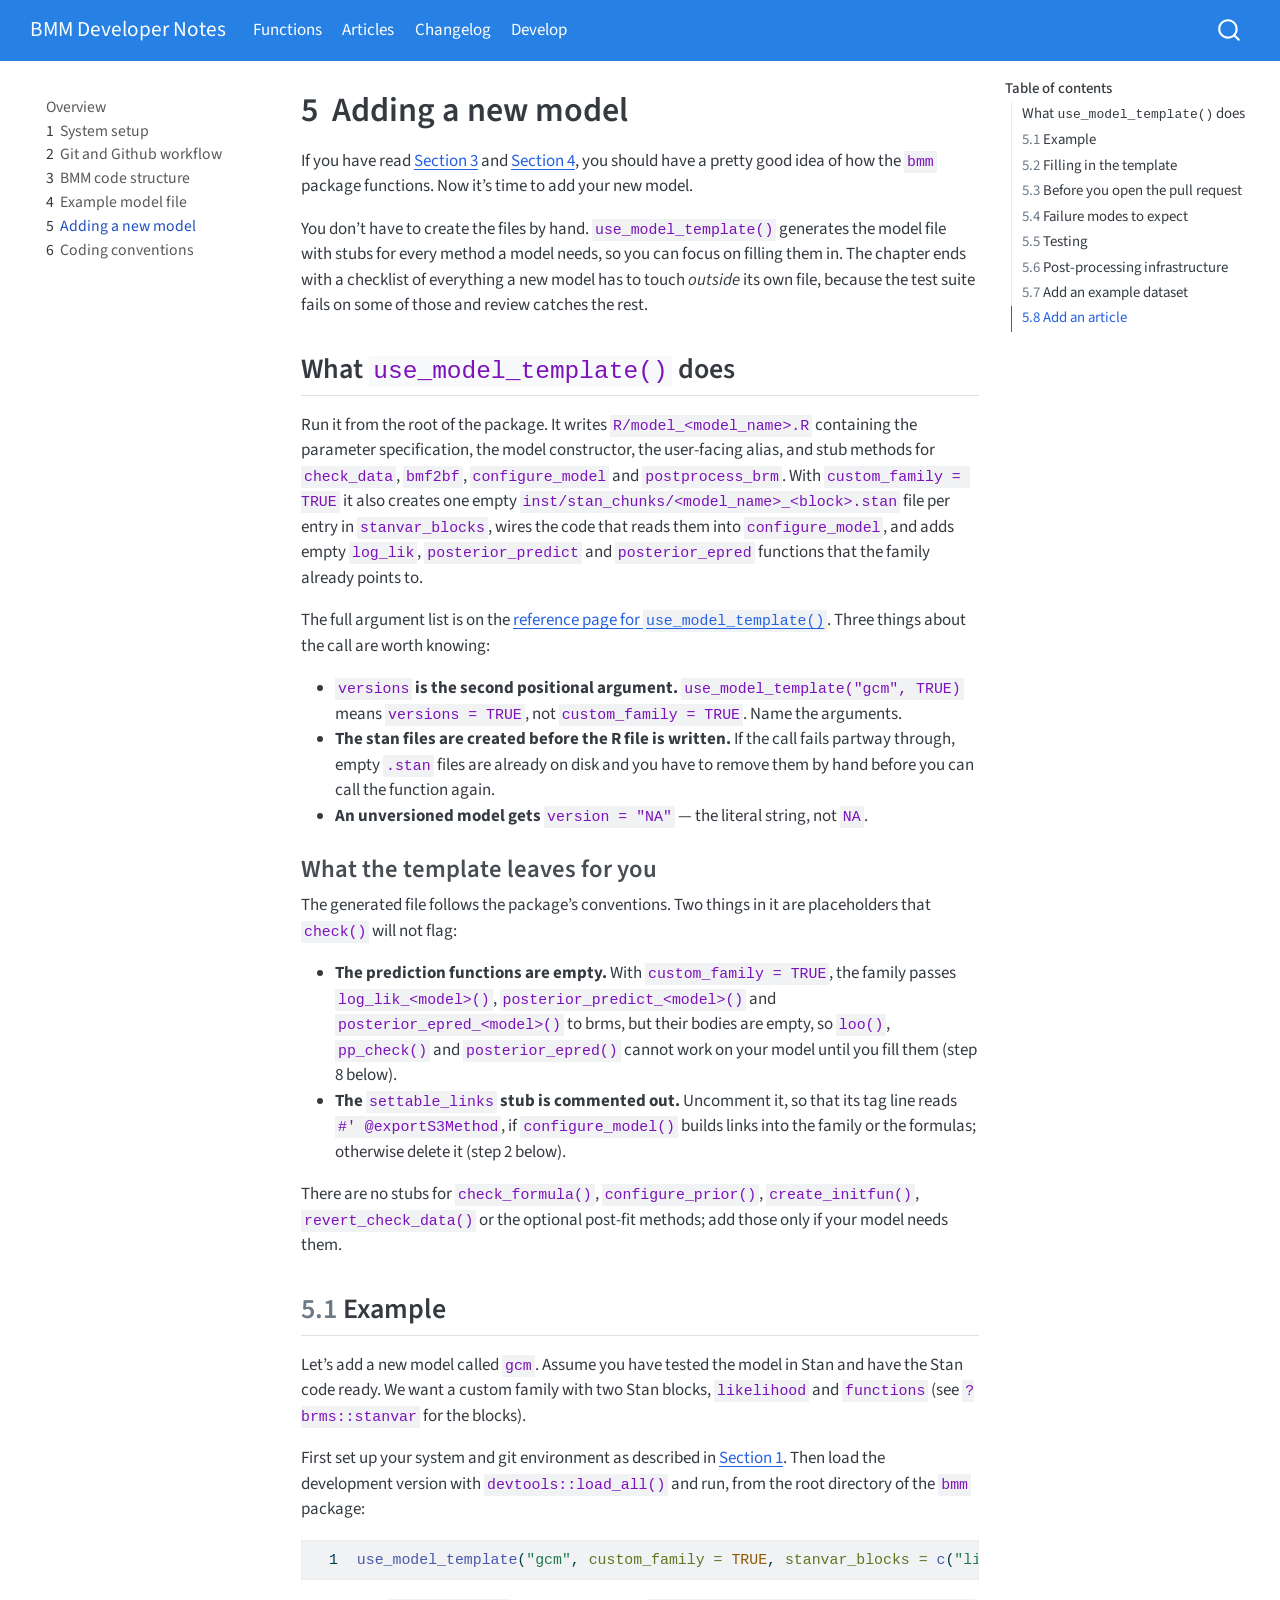
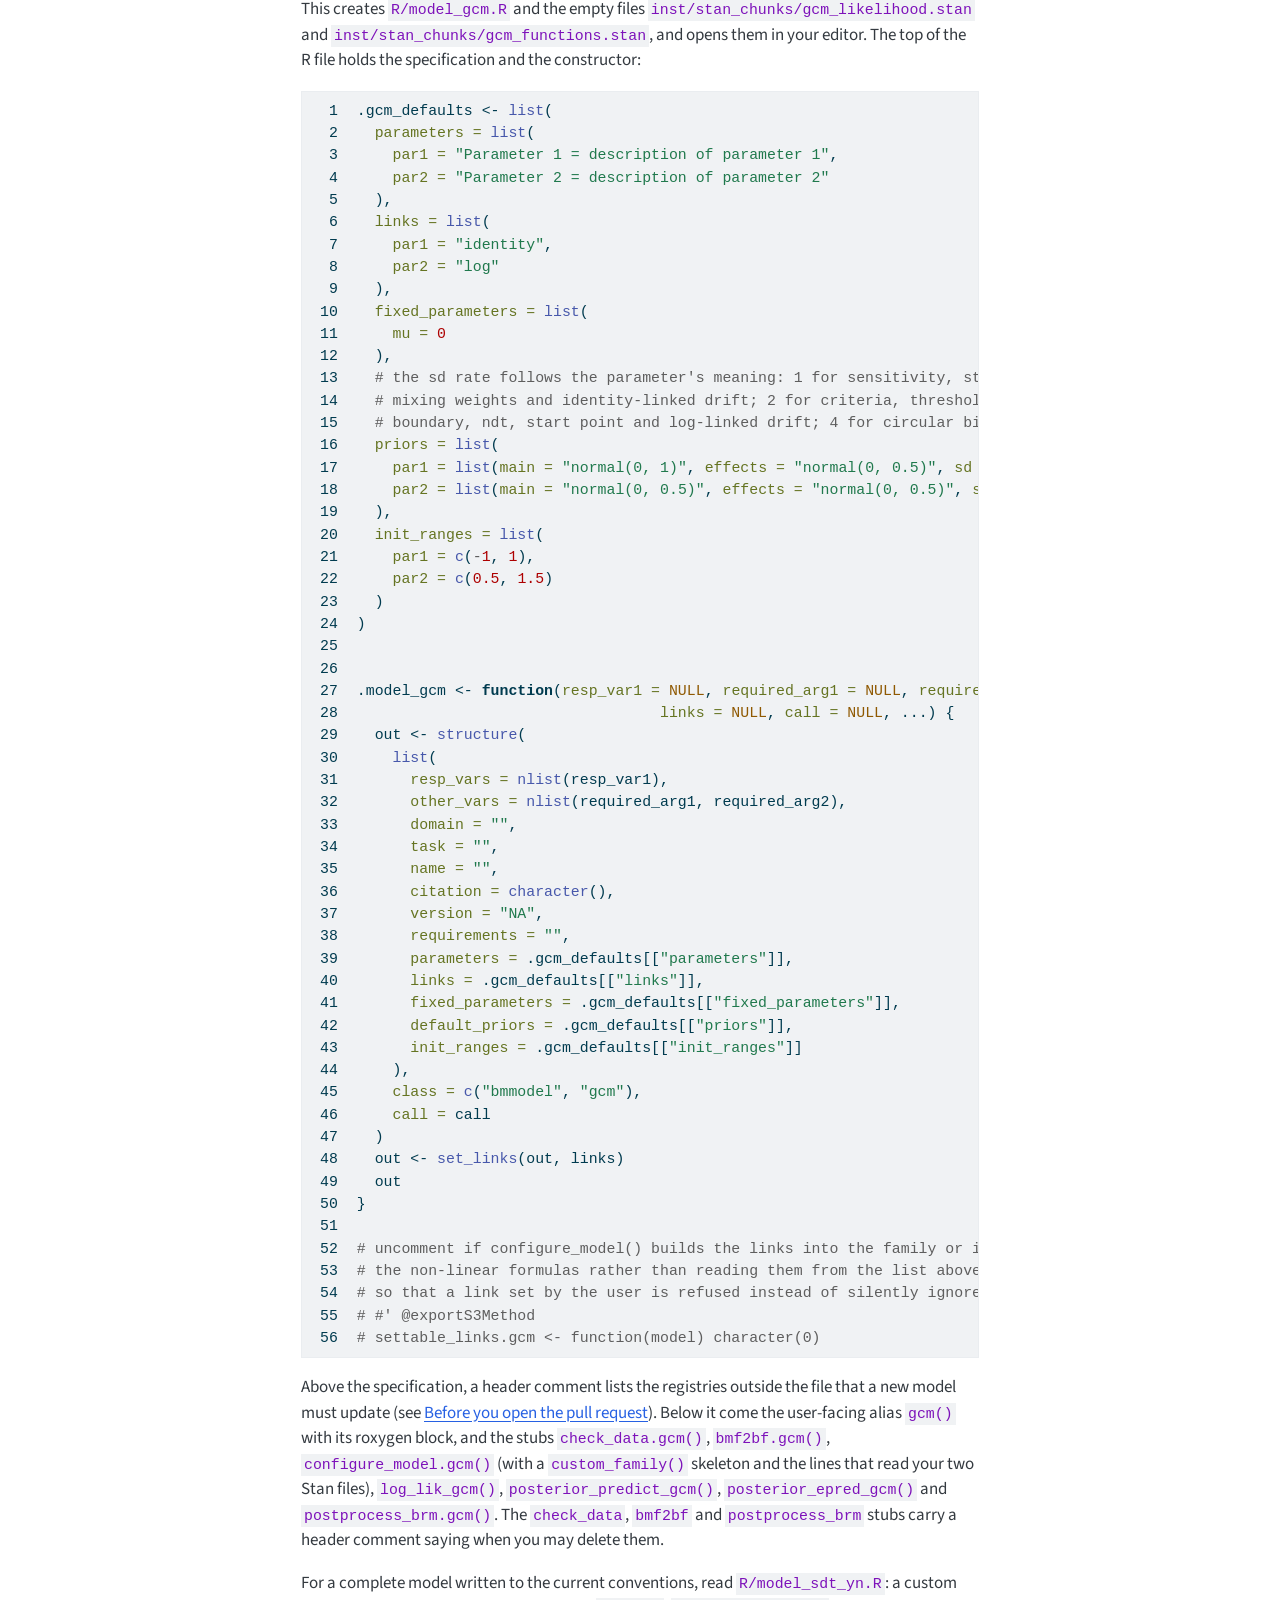
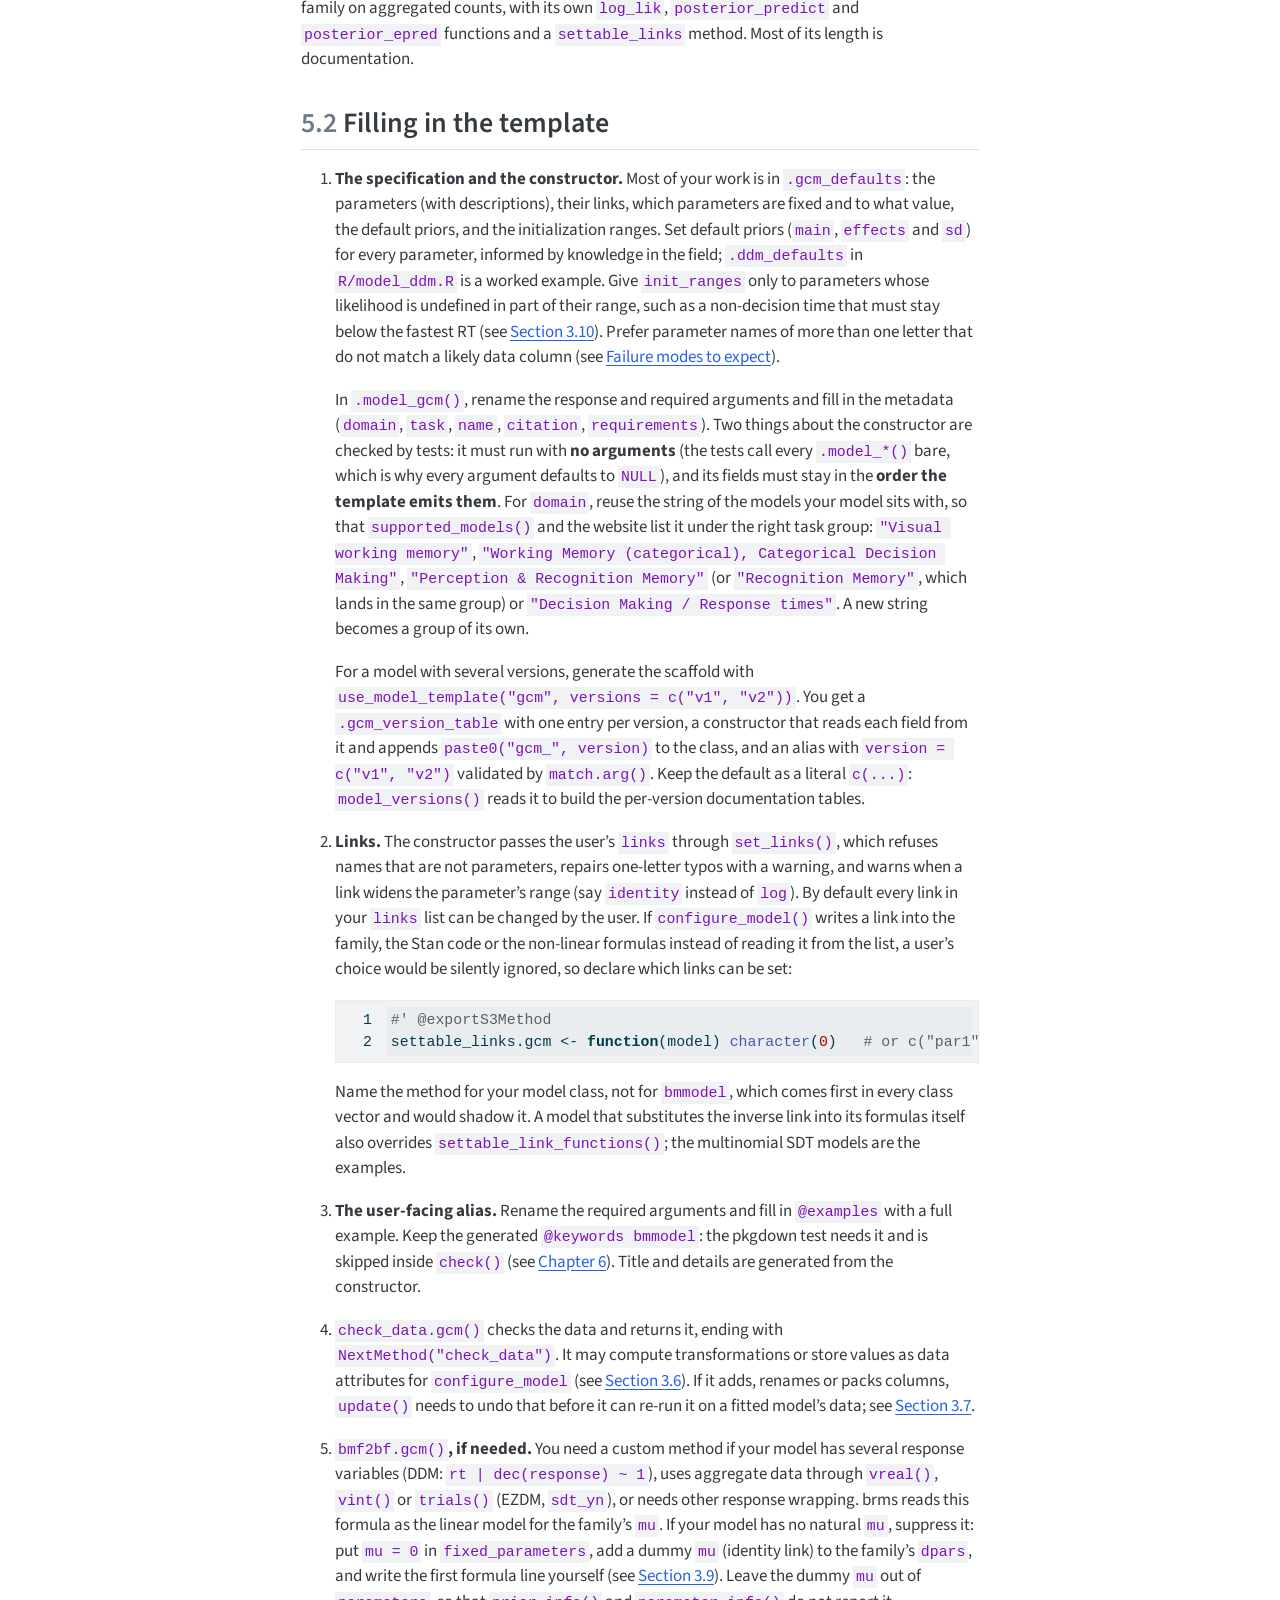
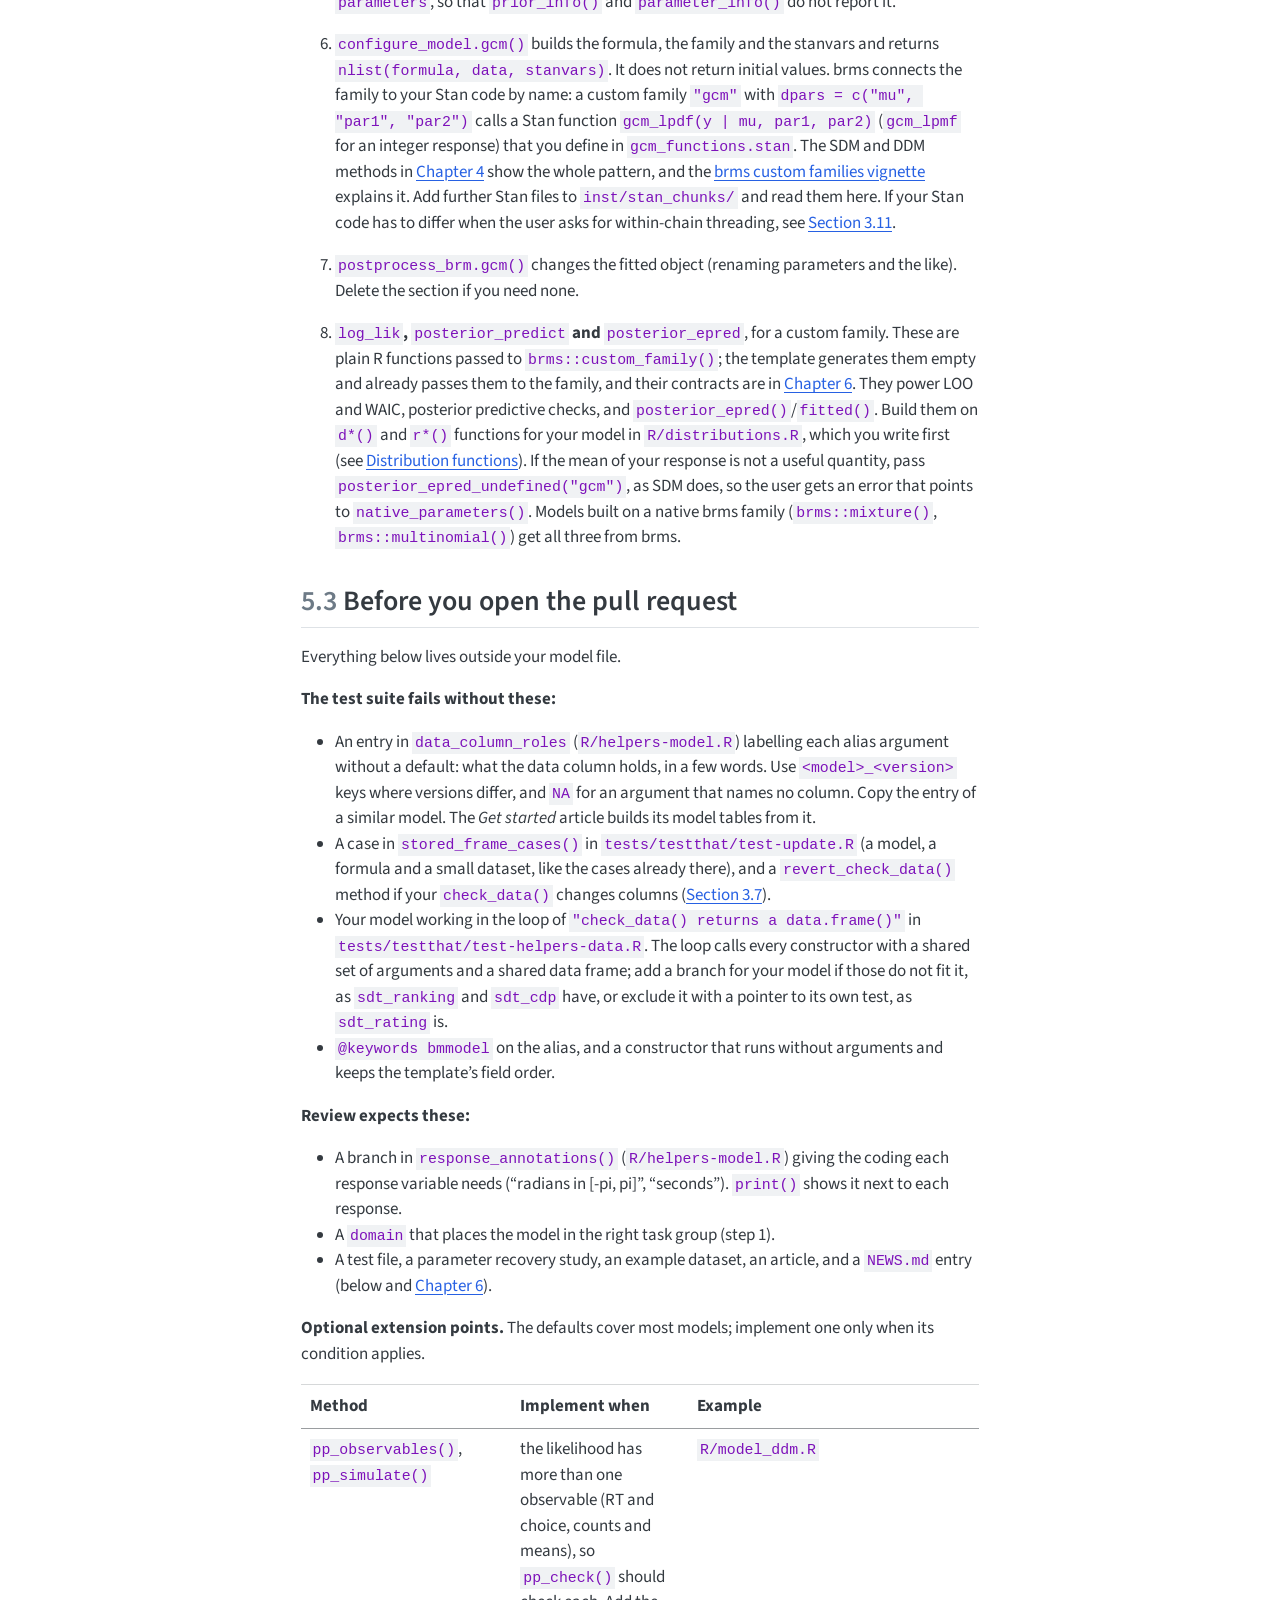
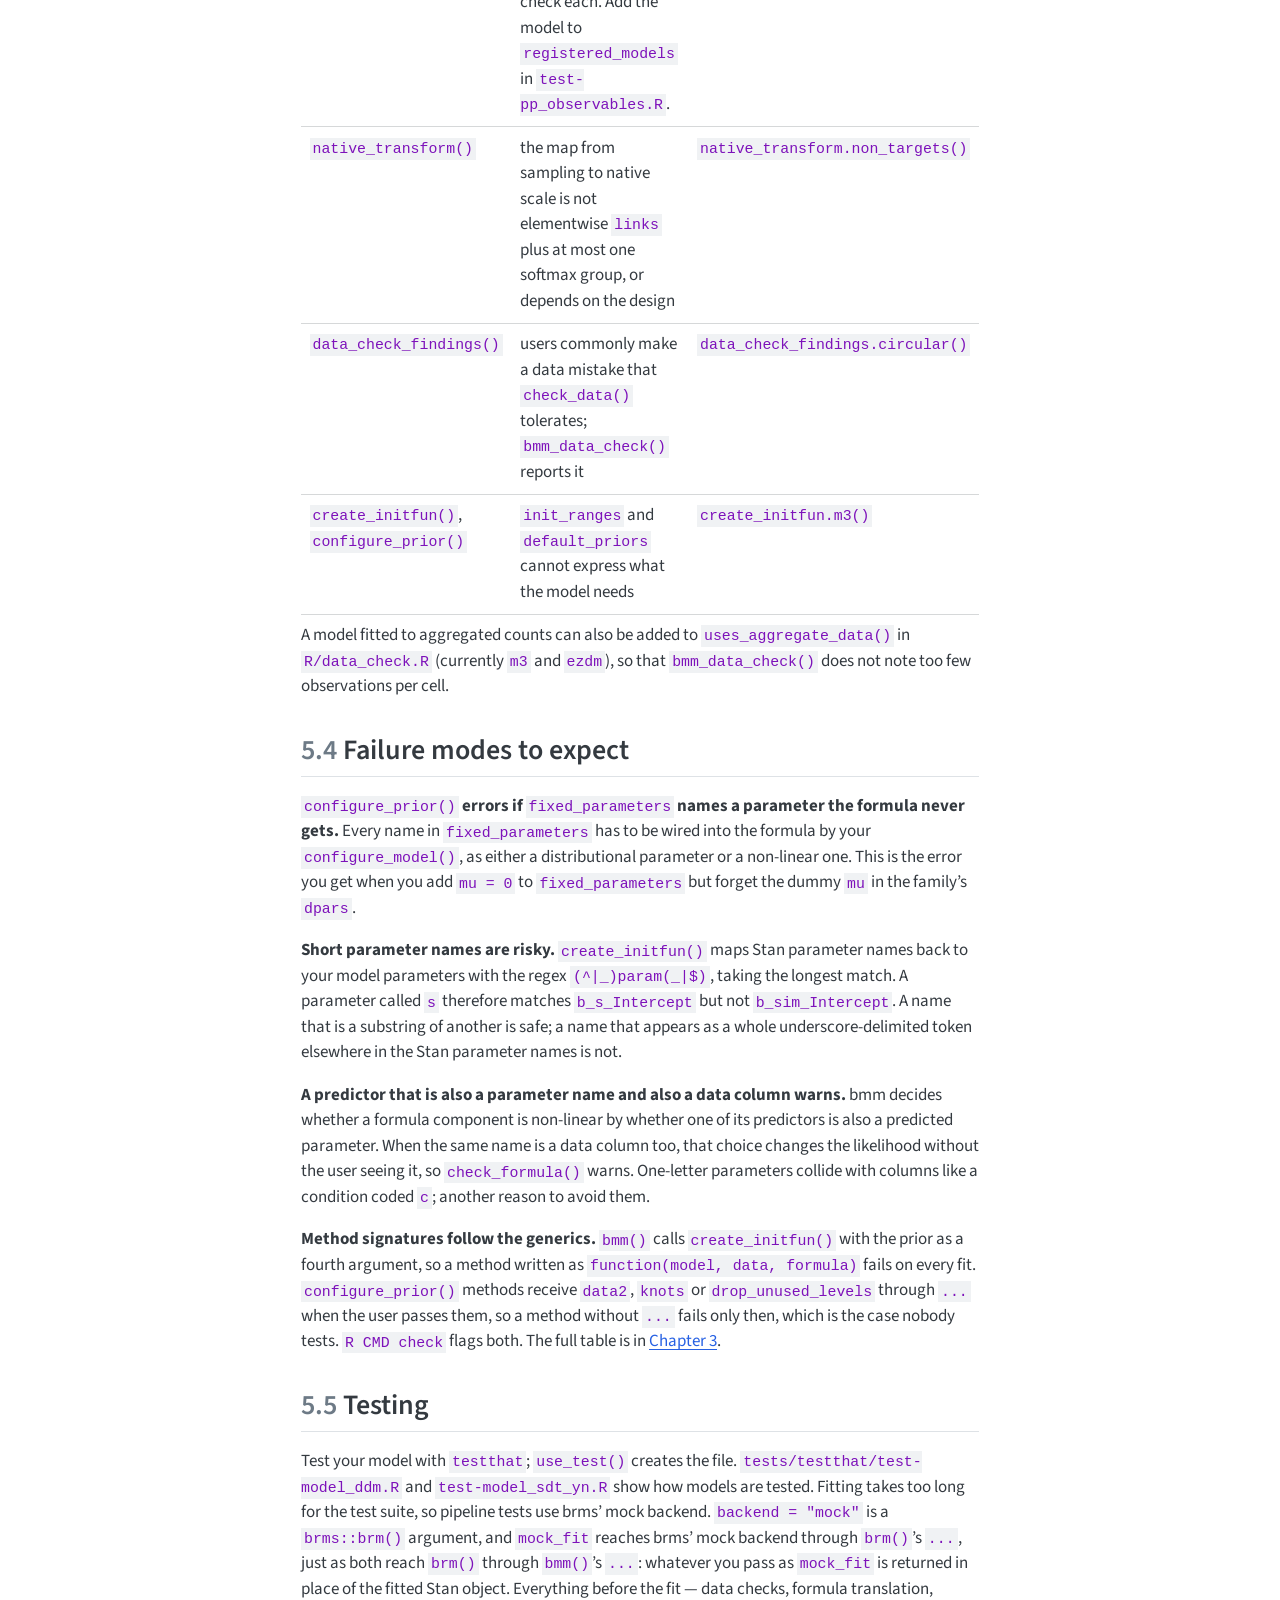
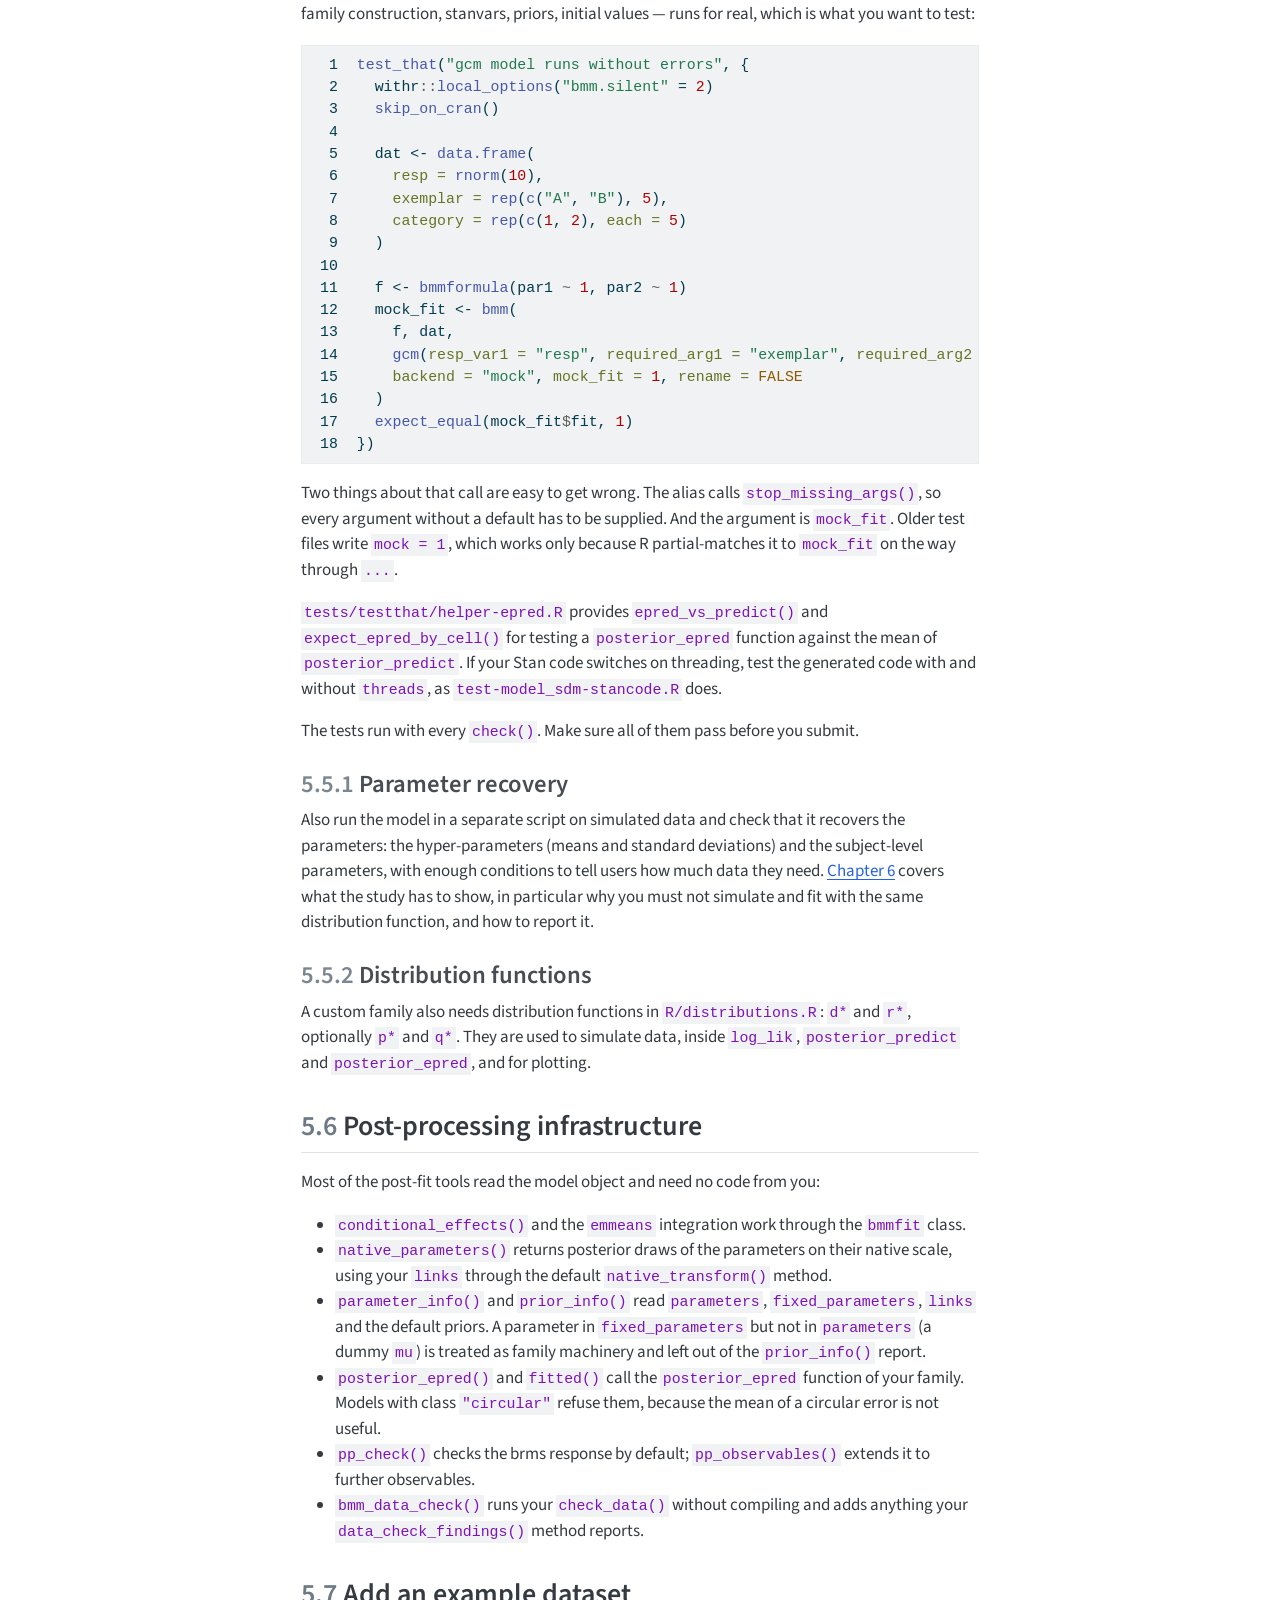
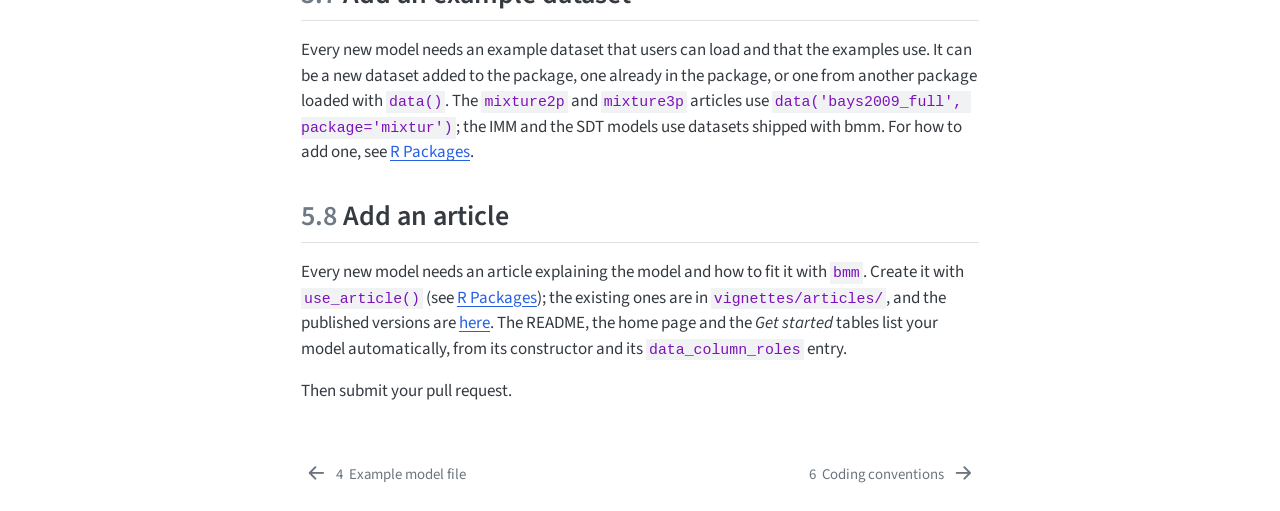
==== commit bb929443: "update template defaults" ====
--- a/_book/add-new-model.html
+++ b/_book/add-new-model.html
@@ -267,7 +267,7 @@
 <p>You don’t have to create the files by hand. <code>use_model_template()</code> generates the model file with stubs for every method a model needs, so you can focus on filling them in. The chapter ends with a checklist of everything a new model has to touch <em>outside</em> its own file, because the test suite fails on some of those and review catches the rest.</p>
 <section id="what-use_model_template-does" class="level2 unnumbered">
 <h2 class="unnumbered anchored" data-anchor-id="what-use_model_template-does">What <code>use_model_template()</code> does</h2>
-<p>Run it from the root of the package. It writes <code>R/model_&lt;model_name&gt;.R</code> containing the parameter specification, the model constructor, the user-facing alias, and stub methods for <code>check_data</code>, <code>bmf2bf</code>, <code>configure_model</code> and <code>postprocess_brm</code>. With <code>custom_family = TRUE</code> it also creates one empty <code>inst/stan_chunks/&lt;model_name&gt;_&lt;block&gt;.stan</code> file per entry in <code>stanvar_blocks</code>, and wires the code that reads them into <code>configure_model</code>.</p>
+<p>Run it from the root of the package. It writes <code>R/model_&lt;model_name&gt;.R</code> containing the parameter specification, the model constructor, the user-facing alias, and stub methods for <code>check_data</code>, <code>bmf2bf</code>, <code>configure_model</code> and <code>postprocess_brm</code>. With <code>custom_family = TRUE</code> it also creates one empty <code>inst/stan_chunks/&lt;model_name&gt;_&lt;block&gt;.stan</code> file per entry in <code>stanvar_blocks</code>, wires the code that reads them into <code>configure_model</code>, and adds empty <code>log_lik</code>, <code>posterior_predict</code> and <code>posterior_epred</code> functions that the family already points to.</p>
 <p>The full argument list is on the <a href="../reference/use_model_template.html">reference page for <code>use_model_template()</code></a>. Three things about the call are worth knowing:</p>
 <ul>
 <li><strong><code>versions</code> is the second positional argument.</strong> <code>use_model_template("gcm", TRUE)</code> means <code>versions = TRUE</code>, not <code>custom_family = TRUE</code>. Name the arguments.</li>
@@ -276,13 +276,10 @@
 </ul>
 <section id="what-the-template-leaves-for-you" class="level3 unnumbered">
 <h3 class="unnumbered anchored" data-anchor-id="what-the-template-leaves-for-you">What the template leaves for you</h3>
-<p>The generated file is a starting point that lags behind the package’s conventions in a few places. Fix these before your first <code>check()</code>:</p>
+<p>The generated file follows the package’s conventions. Two things in it are placeholders that <code>check()</code> will not flag:</p>
 <ul>
-<li><strong>Add <code>#' @keywords bmmodel</code></strong> to the alias’s roxygen block. The pkgdown test fails without it under <code>devtools::test()</code>; it is skipped inside <code>check()</code>, so do not rely on <code>check()</code> to catch it (see <a href="coding-conventions.html" class="quarto-xref"><span>Chapter 6</span></a>).</li>
-<li><strong>Add an <code>sd</code> prior to every parameter.</strong> The template emits only <code>main</code> and <code>effects</code>; see <a href="bmm-architecture.html#sec-default-priors" class="quarto-xref"><span>Section 3.8</span></a>.</li>
-<li><strong>Add <code>log_lik</code>, <code>posterior_predict</code> and <code>posterior_epred</code></strong> to the <code>brms::custom_family()</code> call. The skeleton has none of them, and without them <code>loo()</code>, <code>pp_check()</code> and <code>posterior_epred()</code> fail on your model (step 8 below).</li>
-<li><strong>Add <code>...</code> to <code>postprocess_brm.&lt;model&gt;()</code></strong>, or delete the section. The generic is <code>postprocess_brm(model, fit, ...)</code> and the stub has only two arguments.</li>
-<li><strong>Uncomment or delete the <code>settable_links</code> stub, all of it.</strong> If you leave it as generated, roxygen attaches its <code>#' @exportS3Method</code> line to the alias below it.</li>
+<li><strong>The prediction functions are empty.</strong> With <code>custom_family = TRUE</code>, the family passes <code>log_lik_&lt;model&gt;()</code>, <code>posterior_predict_&lt;model&gt;()</code> and <code>posterior_epred_&lt;model&gt;()</code> to brms, but their bodies are empty, so <code>loo()</code>, <code>pp_check()</code> and <code>posterior_epred()</code> cannot work on your model until you fill them (step 8 below).</li>
+<li><strong>The <code>settable_links</code> stub is commented out.</strong> Uncomment it, so that its tag line reads <code>#' @exportS3Method</code>, if <code>configure_model()</code> builds links into the family or the formulas; otherwise delete it (step 2 below).</li>
 </ul>
 <p>There are no stubs for <code>check_formula()</code>, <code>configure_prior()</code>, <code>create_initfun()</code>, <code>revert_check_data()</code> or the optional post-fit methods; add those only if your model needs them.</p>
 </section>
@@ -305,47 +302,51 @@
 <span id="cb2-10"><a href="#cb2-10" aria-label="10"></a>  <span class="at">fixed_parameters =</span> <span class="fu">list</span>(</span>
 <span id="cb2-11"><a href="#cb2-11" aria-label="11"></a>    <span class="at">mu =</span> <span class="dv">0</span></span>
 <span id="cb2-12"><a href="#cb2-12" aria-label="12"></a>  ),</span>
-<span id="cb2-13"><a href="#cb2-13" aria-label="13"></a>  <span class="at">priors =</span> <span class="fu">list</span>(</span>
-<span id="cb2-14"><a href="#cb2-14" aria-label="14"></a>    <span class="at">par1 =</span> <span class="fu">list</span>(<span class="at">main =</span> <span class="st">"normal(0, 1)"</span>, <span class="at">effects =</span> <span class="st">"normal(0, 0.5)"</span>),</span>
-<span id="cb2-15"><a href="#cb2-15" aria-label="15"></a>    <span class="at">par2 =</span> <span class="fu">list</span>(<span class="at">main =</span> <span class="st">"normal(0, 0.5)"</span>, <span class="at">effects =</span> <span class="st">"normal(0, 0.5)"</span>)</span>
-<span id="cb2-16"><a href="#cb2-16" aria-label="16"></a>  ),</span>
-<span id="cb2-17"><a href="#cb2-17" aria-label="17"></a>  <span class="at">init_ranges =</span> <span class="fu">list</span>(</span>
-<span id="cb2-18"><a href="#cb2-18" aria-label="18"></a>    <span class="at">par1 =</span> <span class="fu">c</span>(<span class="sc">-</span><span class="dv">1</span>, <span class="dv">1</span>),</span>
-<span id="cb2-19"><a href="#cb2-19" aria-label="19"></a>    <span class="at">par2 =</span> <span class="fu">c</span>(<span class="fl">0.5</span>, <span class="fl">1.5</span>)</span>
-<span id="cb2-20"><a href="#cb2-20" aria-label="20"></a>  )</span>
-<span id="cb2-21"><a href="#cb2-21" aria-label="21"></a>)</span>
-<span id="cb2-22"><a href="#cb2-22" aria-label="22"></a></span>
-<span id="cb2-23"><a href="#cb2-23" aria-label="23"></a>.model_gcm <span class="ot">&lt;-</span> <span class="cf">function</span>(<span class="at">resp_var1 =</span> <span class="cn">NULL</span>, <span class="at">required_arg1 =</span> <span class="cn">NULL</span>, <span class="at">required_arg2 =</span> <span class="cn">NULL</span>,</span>
-<span id="cb2-24"><a href="#cb2-24" aria-label="24"></a>                       <span class="at">links =</span> <span class="cn">NULL</span>, <span class="at">call =</span> <span class="cn">NULL</span>, ...) {</span>
-<span id="cb2-25"><a href="#cb2-25" aria-label="25"></a>  out <span class="ot">&lt;-</span> <span class="fu">structure</span>(</span>
-<span id="cb2-26"><a href="#cb2-26" aria-label="26"></a>    <span class="fu">list</span>(</span>
-<span id="cb2-27"><a href="#cb2-27" aria-label="27"></a>      <span class="at">resp_vars =</span> <span class="fu">nlist</span>(resp_var1),</span>
-<span id="cb2-28"><a href="#cb2-28" aria-label="28"></a>      <span class="at">other_vars =</span> <span class="fu">nlist</span>(required_arg1, required_arg2),</span>
-<span id="cb2-29"><a href="#cb2-29" aria-label="29"></a>      <span class="at">domain =</span> <span class="st">""</span>,</span>
-<span id="cb2-30"><a href="#cb2-30" aria-label="30"></a>      <span class="at">task =</span> <span class="st">""</span>,</span>
-<span id="cb2-31"><a href="#cb2-31" aria-label="31"></a>      <span class="at">name =</span> <span class="st">""</span>,</span>
-<span id="cb2-32"><a href="#cb2-32" aria-label="32"></a>      <span class="at">citation =</span> <span class="st">""</span>,</span>
-<span id="cb2-33"><a href="#cb2-33" aria-label="33"></a>      <span class="at">version =</span> <span class="st">"NA"</span>,</span>
-<span id="cb2-34"><a href="#cb2-34" aria-label="34"></a>      <span class="at">requirements =</span> <span class="st">""</span>,</span>
-<span id="cb2-35"><a href="#cb2-35" aria-label="35"></a>      <span class="at">parameters =</span> .gcm_defaults[[<span class="st">"parameters"</span>]],</span>
-<span id="cb2-36"><a href="#cb2-36" aria-label="36"></a>      <span class="at">links =</span> .gcm_defaults[[<span class="st">"links"</span>]],</span>
-<span id="cb2-37"><a href="#cb2-37" aria-label="37"></a>      <span class="at">fixed_parameters =</span> .gcm_defaults[[<span class="st">"fixed_parameters"</span>]],</span>
-<span id="cb2-38"><a href="#cb2-38" aria-label="38"></a>      <span class="at">default_priors =</span> .gcm_defaults[[<span class="st">"priors"</span>]],</span>
-<span id="cb2-39"><a href="#cb2-39" aria-label="39"></a>      <span class="at">init_ranges =</span> .gcm_defaults[[<span class="st">"init_ranges"</span>]]</span>
-<span id="cb2-40"><a href="#cb2-40" aria-label="40"></a>    ),</span>
-<span id="cb2-41"><a href="#cb2-41" aria-label="41"></a>    <span class="at">class =</span> <span class="fu">c</span>(<span class="st">"bmmodel"</span>, <span class="st">"gcm"</span>),</span>
-<span id="cb2-42"><a href="#cb2-42" aria-label="42"></a>    <span class="at">call =</span> call</span>
-<span id="cb2-43"><a href="#cb2-43" aria-label="43"></a>  )</span>
-<span id="cb2-44"><a href="#cb2-44" aria-label="44"></a>  out <span class="ot">&lt;-</span> <span class="fu">set_links</span>(out, links)</span>
-<span id="cb2-45"><a href="#cb2-45" aria-label="45"></a>  out</span>
-<span id="cb2-46"><a href="#cb2-46" aria-label="46"></a>}</span>
-<span id="cb2-47"><a href="#cb2-47" aria-label="47"></a></span>
-<span id="cb2-48"><a href="#cb2-48" aria-label="48"></a><span class="co"># uncomment if configure_model() builds the links into the family or into</span></span>
-<span id="cb2-49"><a href="#cb2-49" aria-label="49"></a><span class="co"># the non-linear formulas rather than reading them from the list above,</span></span>
-<span id="cb2-50"><a href="#cb2-50" aria-label="50"></a><span class="co"># so that a link set by the user is refused instead of silently ignored:</span></span>
-<span id="cb2-51"><a href="#cb2-51" aria-label="51"></a><span class="co">#' @exportS3Method</span></span>
-<span id="cb2-52"><a href="#cb2-52" aria-label="52"></a><span class="co"># settable_links.gcm &lt;- function(model) character(0)</span></span></code></pre></div><button title="Copy to Clipboard" class="code-copy-button"><i class="bi"></i></button></div>
-<p>Below that come the user-facing alias <code>gcm()</code> with its roxygen block, and the stubs <code>check_data.gcm()</code>, <code>bmf2bf.gcm()</code>, <code>configure_model.gcm()</code> (with a <code>custom_family()</code> skeleton and the lines that read your two Stan files) and <code>postprocess_brm.gcm()</code>. Each stub except <code>configure_model</code> carries a header comment saying when you may delete it.</p>
+<span id="cb2-13"><a href="#cb2-13" aria-label="13"></a>  <span class="co"># the sd rate follows the parameter's meaning: 1 for sensitivity, strength,</span></span>
+<span id="cb2-14"><a href="#cb2-14" aria-label="14"></a>  <span class="co"># mixing weights and identity-linked drift; 2 for criteria, thresholds,</span></span>
+<span id="cb2-15"><a href="#cb2-15" aria-label="15"></a>  <span class="co"># boundary, ndt, start point and log-linked drift; 4 for circular bias</span></span>
+<span id="cb2-16"><a href="#cb2-16" aria-label="16"></a>  <span class="at">priors =</span> <span class="fu">list</span>(</span>
+<span id="cb2-17"><a href="#cb2-17" aria-label="17"></a>    <span class="at">par1 =</span> <span class="fu">list</span>(<span class="at">main =</span> <span class="st">"normal(0, 1)"</span>, <span class="at">effects =</span> <span class="st">"normal(0, 0.5)"</span>, <span class="at">sd =</span> <span class="st">"exponential(1)"</span>),</span>
+<span id="cb2-18"><a href="#cb2-18" aria-label="18"></a>    <span class="at">par2 =</span> <span class="fu">list</span>(<span class="at">main =</span> <span class="st">"normal(0, 0.5)"</span>, <span class="at">effects =</span> <span class="st">"normal(0, 0.5)"</span>, <span class="at">sd =</span> <span class="st">"exponential(2)"</span>)</span>
+<span id="cb2-19"><a href="#cb2-19" aria-label="19"></a>  ),</span>
+<span id="cb2-20"><a href="#cb2-20" aria-label="20"></a>  <span class="at">init_ranges =</span> <span class="fu">list</span>(</span>
+<span id="cb2-21"><a href="#cb2-21" aria-label="21"></a>    <span class="at">par1 =</span> <span class="fu">c</span>(<span class="sc">-</span><span class="dv">1</span>, <span class="dv">1</span>),</span>
+<span id="cb2-22"><a href="#cb2-22" aria-label="22"></a>    <span class="at">par2 =</span> <span class="fu">c</span>(<span class="fl">0.5</span>, <span class="fl">1.5</span>)</span>
+<span id="cb2-23"><a href="#cb2-23" aria-label="23"></a>  )</span>
+<span id="cb2-24"><a href="#cb2-24" aria-label="24"></a>)</span>
+<span id="cb2-25"><a href="#cb2-25" aria-label="25"></a></span>
+<span id="cb2-26"><a href="#cb2-26" aria-label="26"></a></span>
+<span id="cb2-27"><a href="#cb2-27" aria-label="27"></a>.model_gcm <span class="ot">&lt;-</span> <span class="cf">function</span>(<span class="at">resp_var1 =</span> <span class="cn">NULL</span>, <span class="at">required_arg1 =</span> <span class="cn">NULL</span>, <span class="at">required_arg2 =</span> <span class="cn">NULL</span>,</span>
+<span id="cb2-28"><a href="#cb2-28" aria-label="28"></a>                                  <span class="at">links =</span> <span class="cn">NULL</span>, <span class="at">call =</span> <span class="cn">NULL</span>, ...) {</span>
+<span id="cb2-29"><a href="#cb2-29" aria-label="29"></a>  out <span class="ot">&lt;-</span> <span class="fu">structure</span>(</span>
+<span id="cb2-30"><a href="#cb2-30" aria-label="30"></a>    <span class="fu">list</span>(</span>
+<span id="cb2-31"><a href="#cb2-31" aria-label="31"></a>      <span class="at">resp_vars =</span> <span class="fu">nlist</span>(resp_var1),</span>
+<span id="cb2-32"><a href="#cb2-32" aria-label="32"></a>      <span class="at">other_vars =</span> <span class="fu">nlist</span>(required_arg1, required_arg2),</span>
+<span id="cb2-33"><a href="#cb2-33" aria-label="33"></a>      <span class="at">domain =</span> <span class="st">""</span>,</span>
+<span id="cb2-34"><a href="#cb2-34" aria-label="34"></a>      <span class="at">task =</span> <span class="st">""</span>,</span>
+<span id="cb2-35"><a href="#cb2-35" aria-label="35"></a>      <span class="at">name =</span> <span class="st">""</span>,</span>
+<span id="cb2-36"><a href="#cb2-36" aria-label="36"></a>      <span class="at">citation =</span> <span class="fu">character</span>(),</span>
+<span id="cb2-37"><a href="#cb2-37" aria-label="37"></a>      <span class="at">version =</span> <span class="st">"NA"</span>,</span>
+<span id="cb2-38"><a href="#cb2-38" aria-label="38"></a>      <span class="at">requirements =</span> <span class="st">""</span>,</span>
+<span id="cb2-39"><a href="#cb2-39" aria-label="39"></a>      <span class="at">parameters =</span> .gcm_defaults[[<span class="st">"parameters"</span>]],</span>
+<span id="cb2-40"><a href="#cb2-40" aria-label="40"></a>      <span class="at">links =</span> .gcm_defaults[[<span class="st">"links"</span>]],</span>
+<span id="cb2-41"><a href="#cb2-41" aria-label="41"></a>      <span class="at">fixed_parameters =</span> .gcm_defaults[[<span class="st">"fixed_parameters"</span>]],</span>
+<span id="cb2-42"><a href="#cb2-42" aria-label="42"></a>      <span class="at">default_priors =</span> .gcm_defaults[[<span class="st">"priors"</span>]],</span>
+<span id="cb2-43"><a href="#cb2-43" aria-label="43"></a>      <span class="at">init_ranges =</span> .gcm_defaults[[<span class="st">"init_ranges"</span>]]</span>
+<span id="cb2-44"><a href="#cb2-44" aria-label="44"></a>    ),</span>
+<span id="cb2-45"><a href="#cb2-45" aria-label="45"></a>    <span class="at">class =</span> <span class="fu">c</span>(<span class="st">"bmmodel"</span>, <span class="st">"gcm"</span>),</span>
+<span id="cb2-46"><a href="#cb2-46" aria-label="46"></a>    <span class="at">call =</span> call</span>
+<span id="cb2-47"><a href="#cb2-47" aria-label="47"></a>  )</span>
+<span id="cb2-48"><a href="#cb2-48" aria-label="48"></a>  out <span class="ot">&lt;-</span> <span class="fu">set_links</span>(out, links)</span>
+<span id="cb2-49"><a href="#cb2-49" aria-label="49"></a>  out</span>
+<span id="cb2-50"><a href="#cb2-50" aria-label="50"></a>}</span>
+<span id="cb2-51"><a href="#cb2-51" aria-label="51"></a></span>
+<span id="cb2-52"><a href="#cb2-52" aria-label="52"></a><span class="co"># uncomment if configure_model() builds the links into the family or into</span></span>
+<span id="cb2-53"><a href="#cb2-53" aria-label="53"></a><span class="co"># the non-linear formulas rather than reading them from the list above,</span></span>
+<span id="cb2-54"><a href="#cb2-54" aria-label="54"></a><span class="co"># so that a link set by the user is refused instead of silently ignored:</span></span>
+<span id="cb2-55"><a href="#cb2-55" aria-label="55"></a><span class="co"># #' @exportS3Method</span></span>
+<span id="cb2-56"><a href="#cb2-56" aria-label="56"></a><span class="co"># settable_links.gcm &lt;- function(model) character(0)</span></span></code></pre></div><button title="Copy to Clipboard" class="code-copy-button"><i class="bi"></i></button></div>
+<p>Above the specification, a header comment lists the registries outside the file that a new model must update (see <a href="#before-you-open-the-pull-request">Before you open the pull request</a>). Below it come the user-facing alias <code>gcm()</code> with its roxygen block, and the stubs <code>check_data.gcm()</code>, <code>bmf2bf.gcm()</code>, <code>configure_model.gcm()</code> (with a <code>custom_family()</code> skeleton and the lines that read your two Stan files), <code>log_lik_gcm()</code>, <code>posterior_predict_gcm()</code>, <code>posterior_epred_gcm()</code> and <code>postprocess_brm.gcm()</code>. The <code>check_data</code>, <code>bmf2bf</code> and <code>postprocess_brm</code> stubs carry a header comment saying when you may delete them.</p>
 <p>For a complete model written to the current conventions, read <code>R/model_sdt_yn.R</code>: a custom family on aggregated counts, with its own <code>log_lik</code>, <code>posterior_predict</code> and <code>posterior_epred</code> functions and a <code>settable_links</code> method. Most of its length is documentation.</p>
 </section>
 <section id="filling-in-the-template" class="level2" data-number="5.2">
@@ -358,12 +359,12 @@
 <div class="code-copy-outer-scaffold"><div class="sourceCode" id="cb3"><pre class="sourceCode numberSource r number-lines code-with-copy"><code class="sourceCode r"><span id="cb3-1"><a href="#cb3-1" aria-label="1"></a><span class="co">#' @exportS3Method</span></span>
 <span id="cb3-2"><a href="#cb3-2" aria-label="2"></a>settable_links.gcm <span class="ot">&lt;-</span> <span class="cf">function</span>(model) <span class="fu">character</span>(<span class="dv">0</span>)   <span class="co"># or c("par1")</span></span></code></pre></div><button title="Copy to Clipboard" class="code-copy-button"><i class="bi"></i></button></div>
 <p>Name the method for your model class, not for <code>bmmodel</code>, which comes first in every class vector and would shadow it. A model that substitutes the inverse link into its formulas itself also overrides <code>settable_link_functions()</code>; the multinomial SDT models are the examples.</p></li>
-<li><p><strong>The user-facing alias.</strong> Rename the required arguments, fill in <code>@examples</code> with a full example, and add <code>@keywords bmmodel</code>. Title and details are generated from the constructor.</p></li>
+<li><p><strong>The user-facing alias.</strong> Rename the required arguments and fill in <code>@examples</code> with a full example. Keep the generated <code>@keywords bmmodel</code>: the pkgdown test needs it and is skipped inside <code>check()</code> (see <a href="coding-conventions.html" class="quarto-xref"><span>Chapter 6</span></a>). Title and details are generated from the constructor.</p></li>
 <li><p><strong><code>check_data.gcm()</code></strong> checks the data and returns it, ending with <code>NextMethod("check_data")</code>. It may compute transformations or store values as data attributes for <code>configure_model</code> (see <a href="bmm-architecture.html#sec-attribute-bridge" class="quarto-xref"><span>Section 3.6</span></a>). If it adds, renames or packs columns, <code>update()</code> needs to undo that before it can re-run it on a fitted model’s data; see <a href="bmm-architecture.html#sec-revert-check-data" class="quarto-xref"><span>Section 3.7</span></a>.</p></li>
 <li><p><strong><code>bmf2bf.gcm()</code>, if needed.</strong> You need a custom method if your model has several response variables (DDM: <code>rt | dec(response) ~ 1</code>), uses aggregate data through <code>vreal()</code>, <code>vint()</code> or <code>trials()</code> (EZDM, <code>sdt_yn</code>), or needs other response wrapping. brms reads this formula as the linear model for the family’s <code>mu</code>. If your model has no natural <code>mu</code>, suppress it: put <code>mu = 0</code> in <code>fixed_parameters</code>, add a dummy <code>mu</code> (identity link) to the family’s <code>dpars</code>, and write the first formula line yourself (see <a href="bmm-architecture.html#sec-suppress-mu" class="quarto-xref"><span>Section 3.9</span></a>). Leave the dummy <code>mu</code> out of <code>parameters</code>, so that <code>prior_info()</code> and <code>parameter_info()</code> do not report it.</p></li>
 <li><p><strong><code>configure_model.gcm()</code></strong> builds the formula, the family and the stanvars and returns <code>nlist(formula, data, stanvars)</code>. It does not return initial values. brms connects the family to your Stan code by name: a custom family <code>"gcm"</code> with <code>dpars = c("mu", "par1", "par2")</code> calls a Stan function <code>gcm_lpdf(y | mu, par1, par2)</code> (<code>gcm_lpmf</code> for an integer response) that you define in <code>gcm_functions.stan</code>. The SDM and DDM methods in <a href="example-model.html" class="quarto-xref"><span>Chapter 4</span></a> show the whole pattern, and the <a href="https://cran.r-project.org/web/packages/brms/vignettes/brms_customfamilies.html">brms custom families vignette</a> explains it. Add further Stan files to <code>inst/stan_chunks/</code> and read them here. If your Stan code has to differ when the user asks for within-chain threading, see <a href="bmm-architecture.html#sec-threading" class="quarto-xref"><span>Section 3.11</span></a>.</p></li>
 <li><p><strong><code>postprocess_brm.gcm()</code></strong> changes the fitted object (renaming parameters and the like). Delete the section if you need none.</p></li>
-<li><p><strong><code>log_lik</code>, <code>posterior_predict</code> and <code>posterior_epred</code></strong>, for a custom family. These are plain R functions passed to <code>brms::custom_family()</code>; their contracts are in <a href="coding-conventions.html" class="quarto-xref"><span>Chapter 6</span></a>. They power LOO and WAIC, posterior predictive checks, and <code>posterior_epred()</code>/<code>fitted()</code>. Build them on <code>d*()</code> and <code>r*()</code> functions for your model in <code>R/distributions.R</code>, which you write first (see <a href="#distribution-functions">Distribution functions</a>). If the mean of your response is not a useful quantity, pass <code>posterior_epred_undefined("gcm")</code>, as SDM does, so the user gets an error that points to <code>native_parameters()</code>. Models built on a native brms family (<code>brms::mixture()</code>, <code>brms::multinomial()</code>) get all three from brms.</p></li>
+<li><p><strong><code>log_lik</code>, <code>posterior_predict</code> and <code>posterior_epred</code></strong>, for a custom family. These are plain R functions passed to <code>brms::custom_family()</code>; the template generates them empty and already passes them to the family, and their contracts are in <a href="coding-conventions.html" class="quarto-xref"><span>Chapter 6</span></a>. They power LOO and WAIC, posterior predictive checks, and <code>posterior_epred()</code>/<code>fitted()</code>. Build them on <code>d*()</code> and <code>r*()</code> functions for your model in <code>R/distributions.R</code>, which you write first (see <a href="#distribution-functions">Distribution functions</a>). If the mean of your response is not a useful quantity, pass <code>posterior_epred_undefined("gcm")</code>, as SDM does, so the user gets an error that points to <code>native_parameters()</code>. Models built on a native brms family (<code>brms::mixture()</code>, <code>brms::multinomial()</code>) get all three from brms.</p></li>
 </ol>
 </section>
 <section id="before-you-open-the-pull-request" class="level2" data-number="5.3">
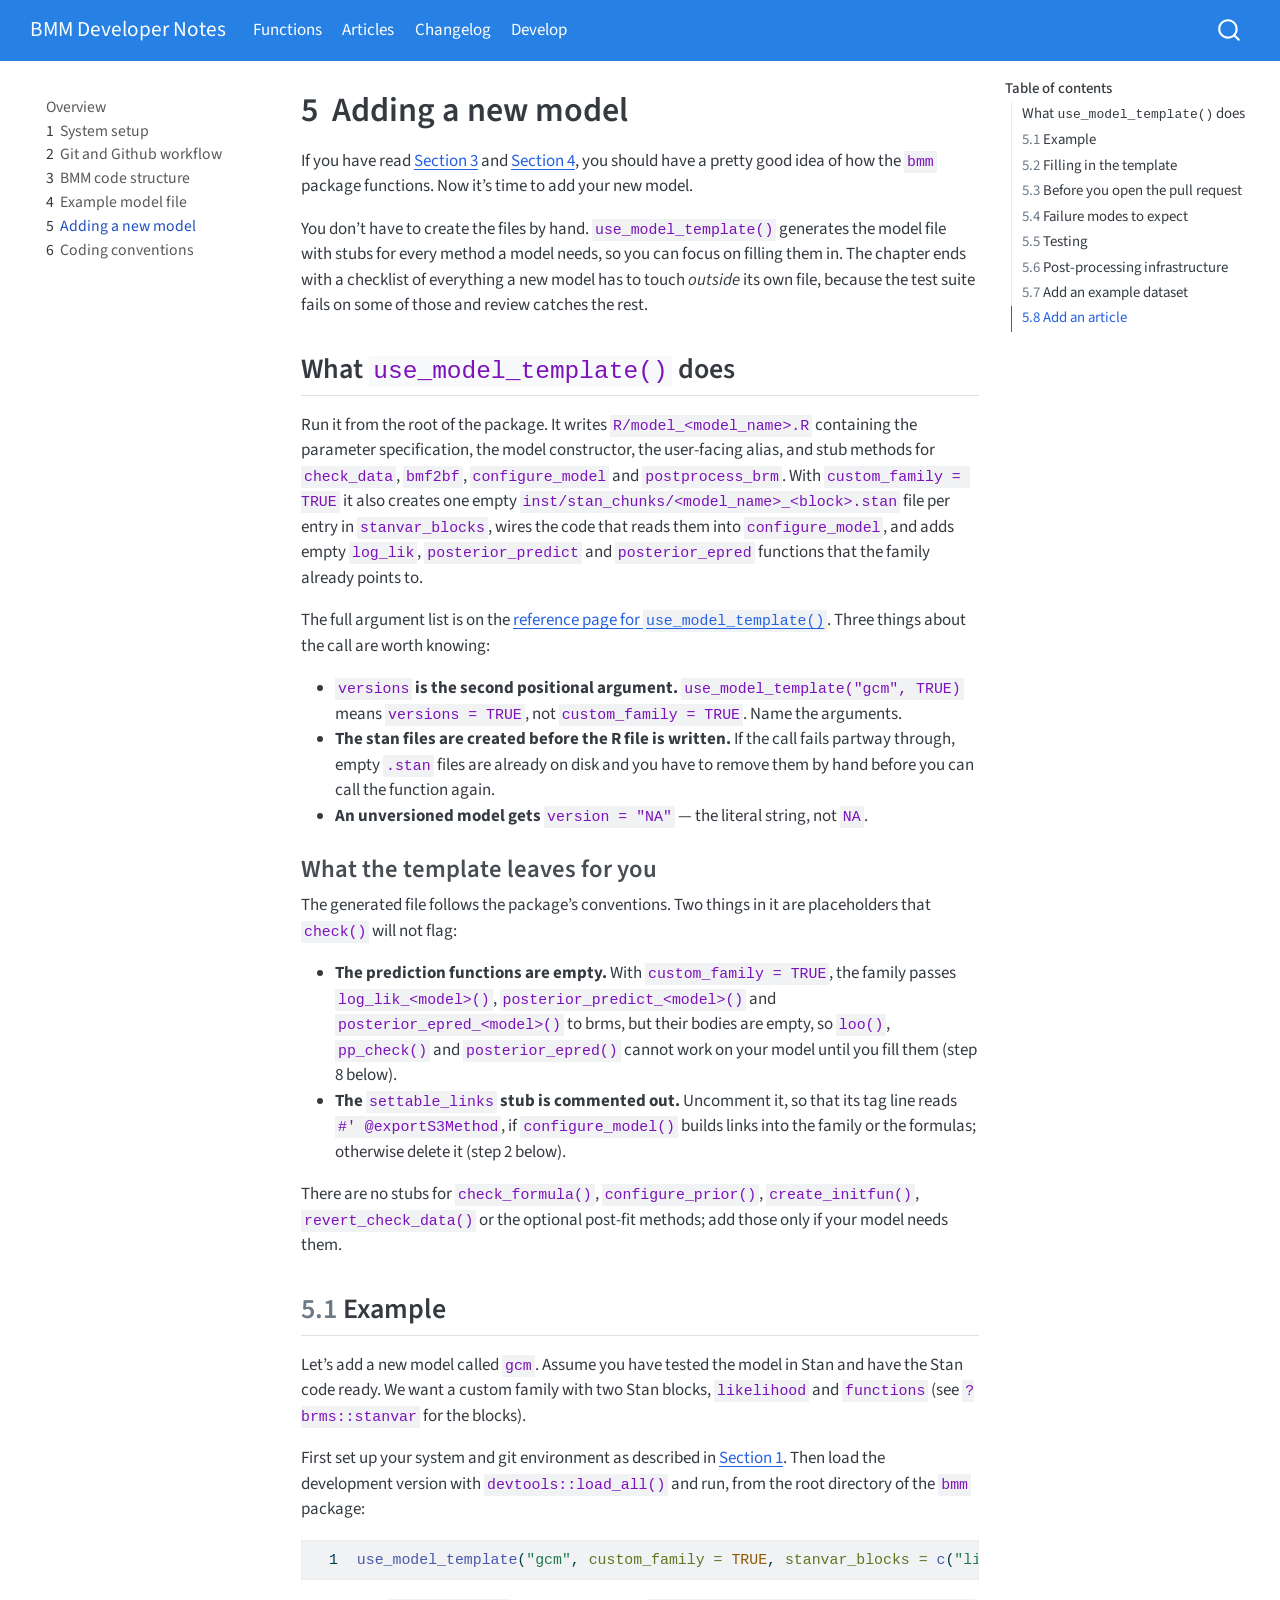
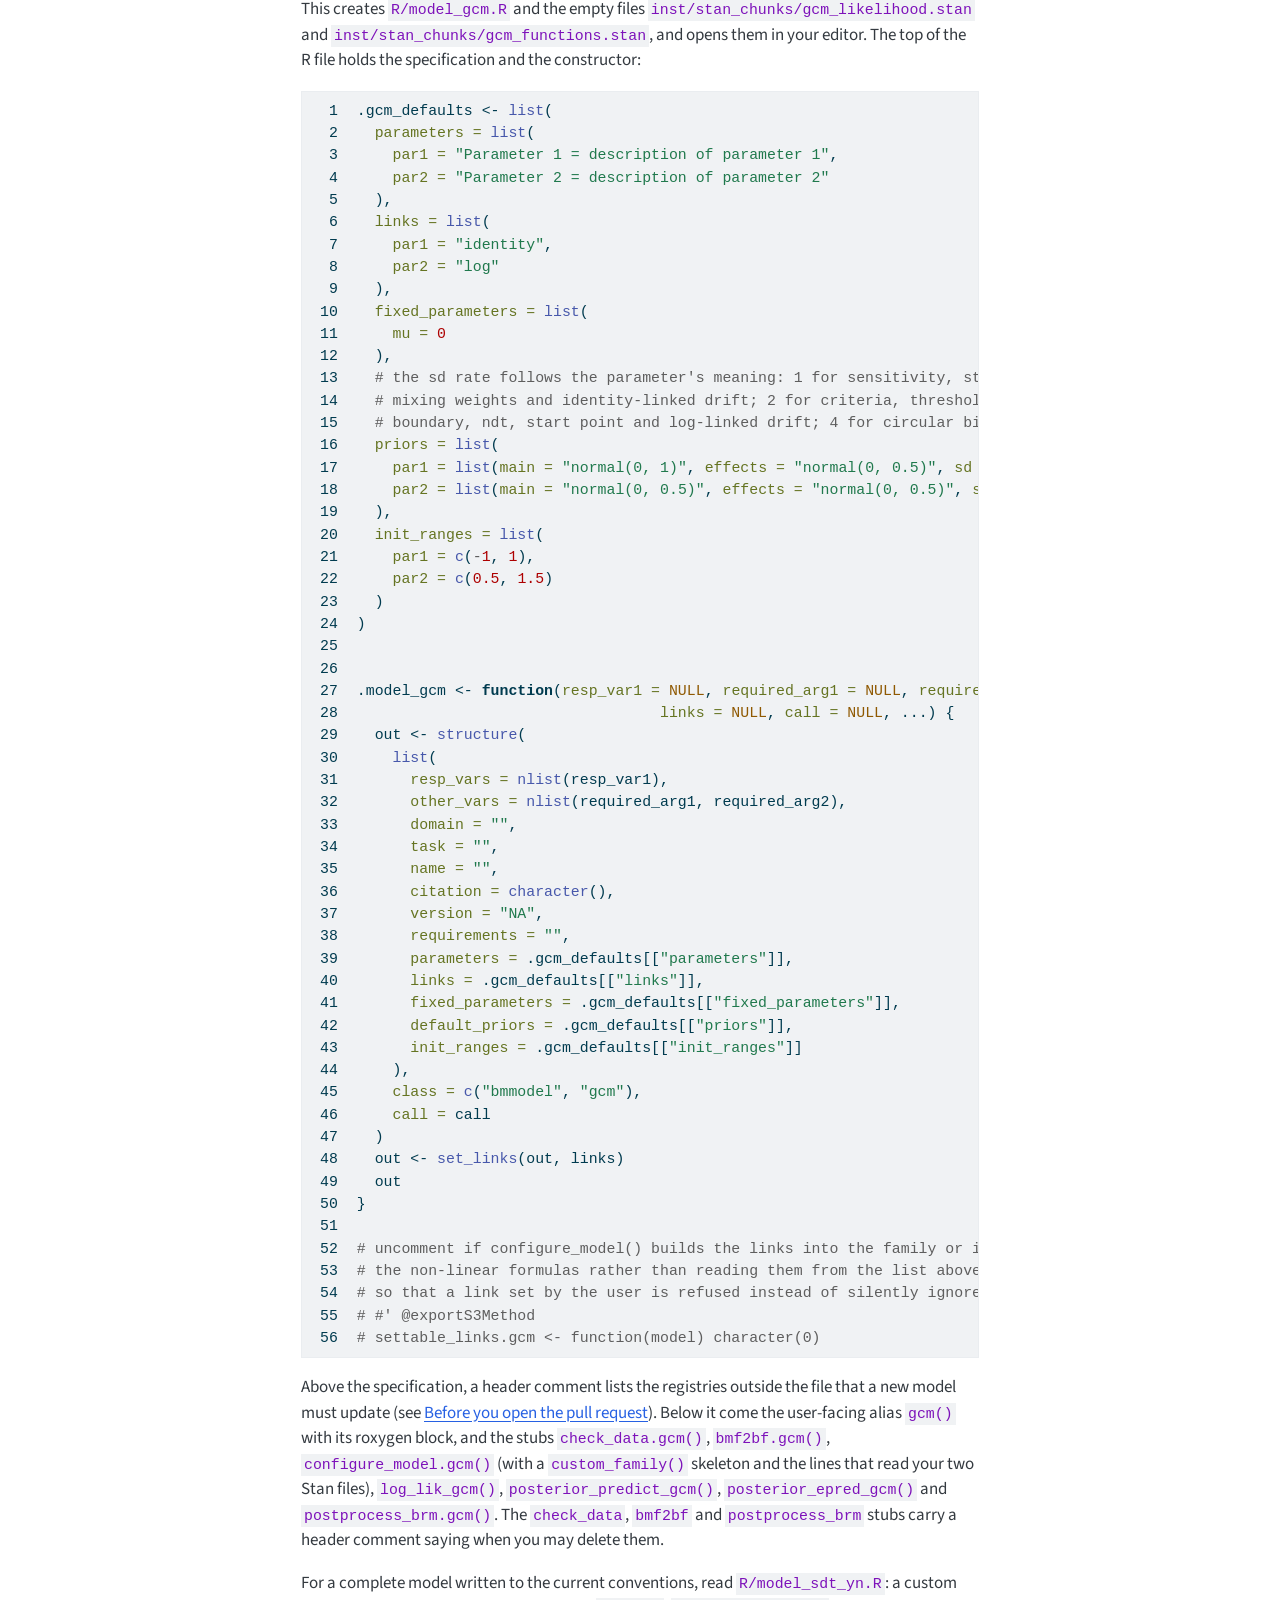
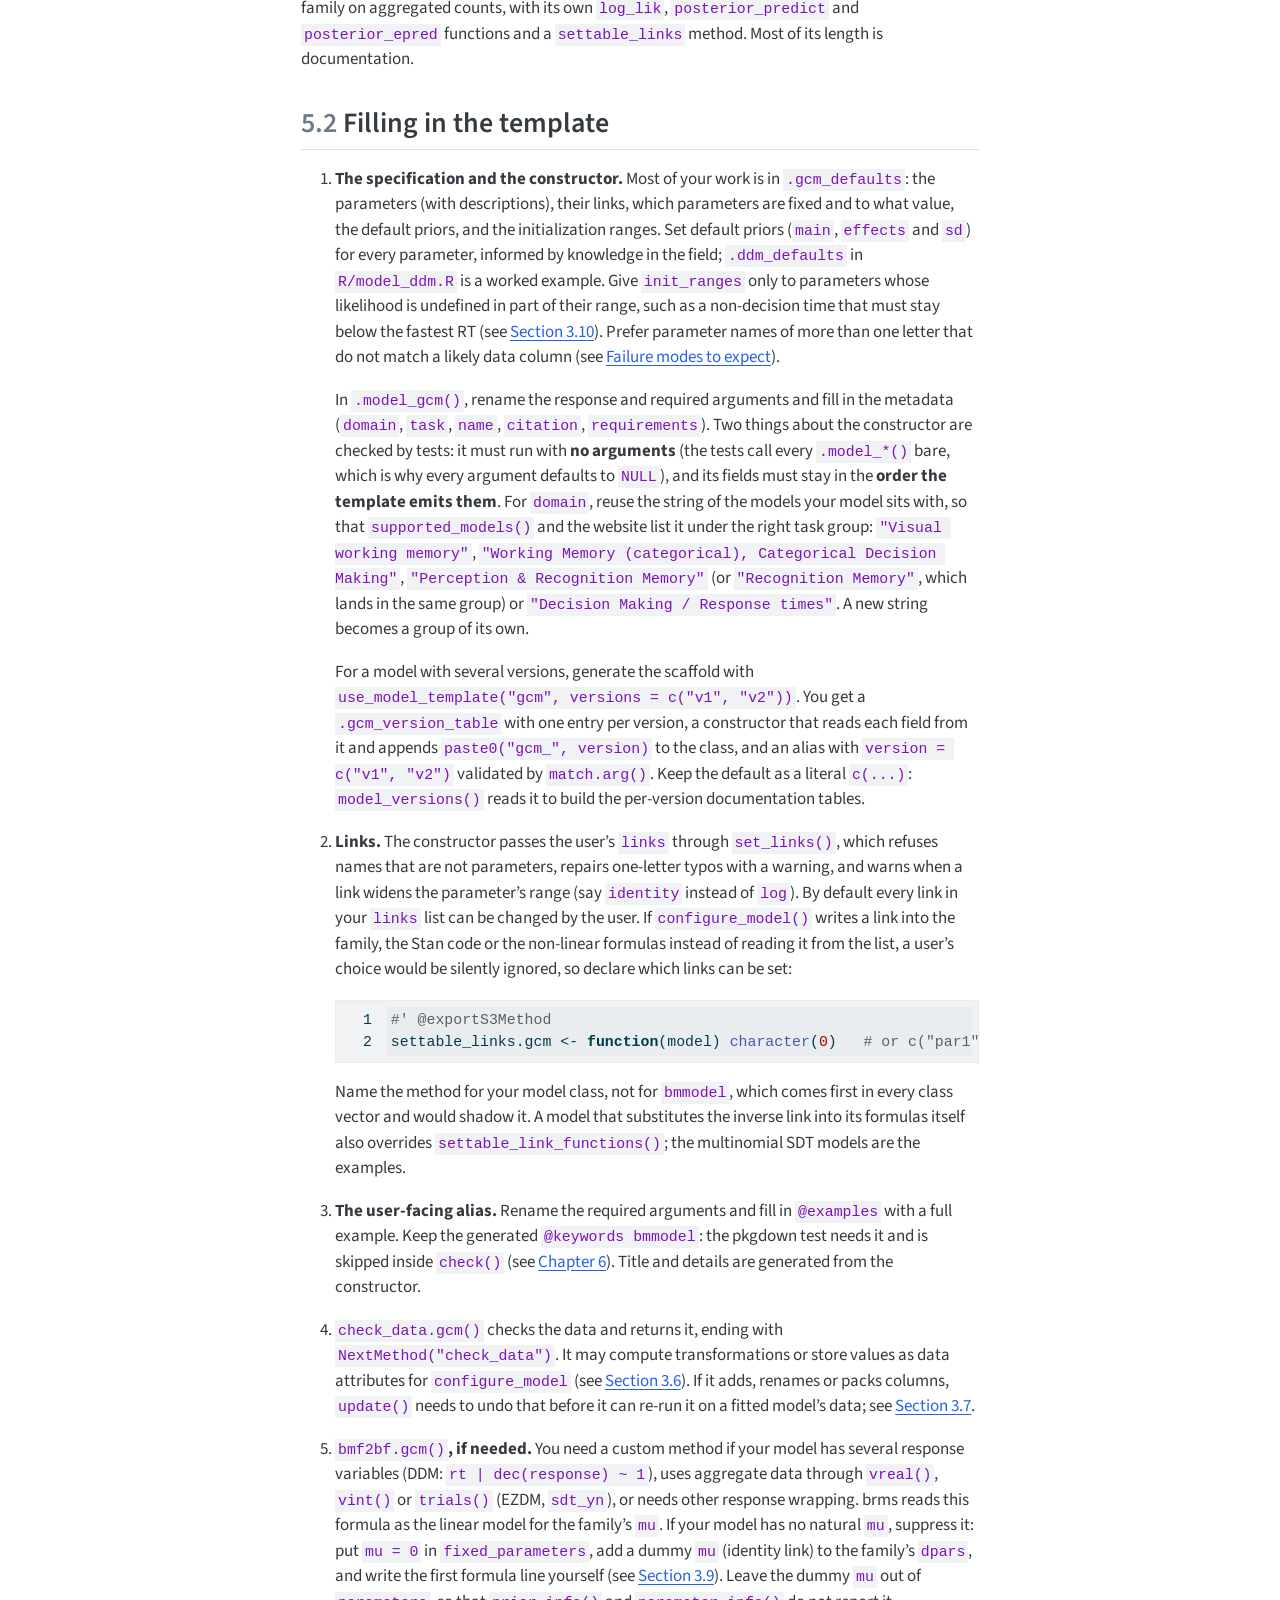
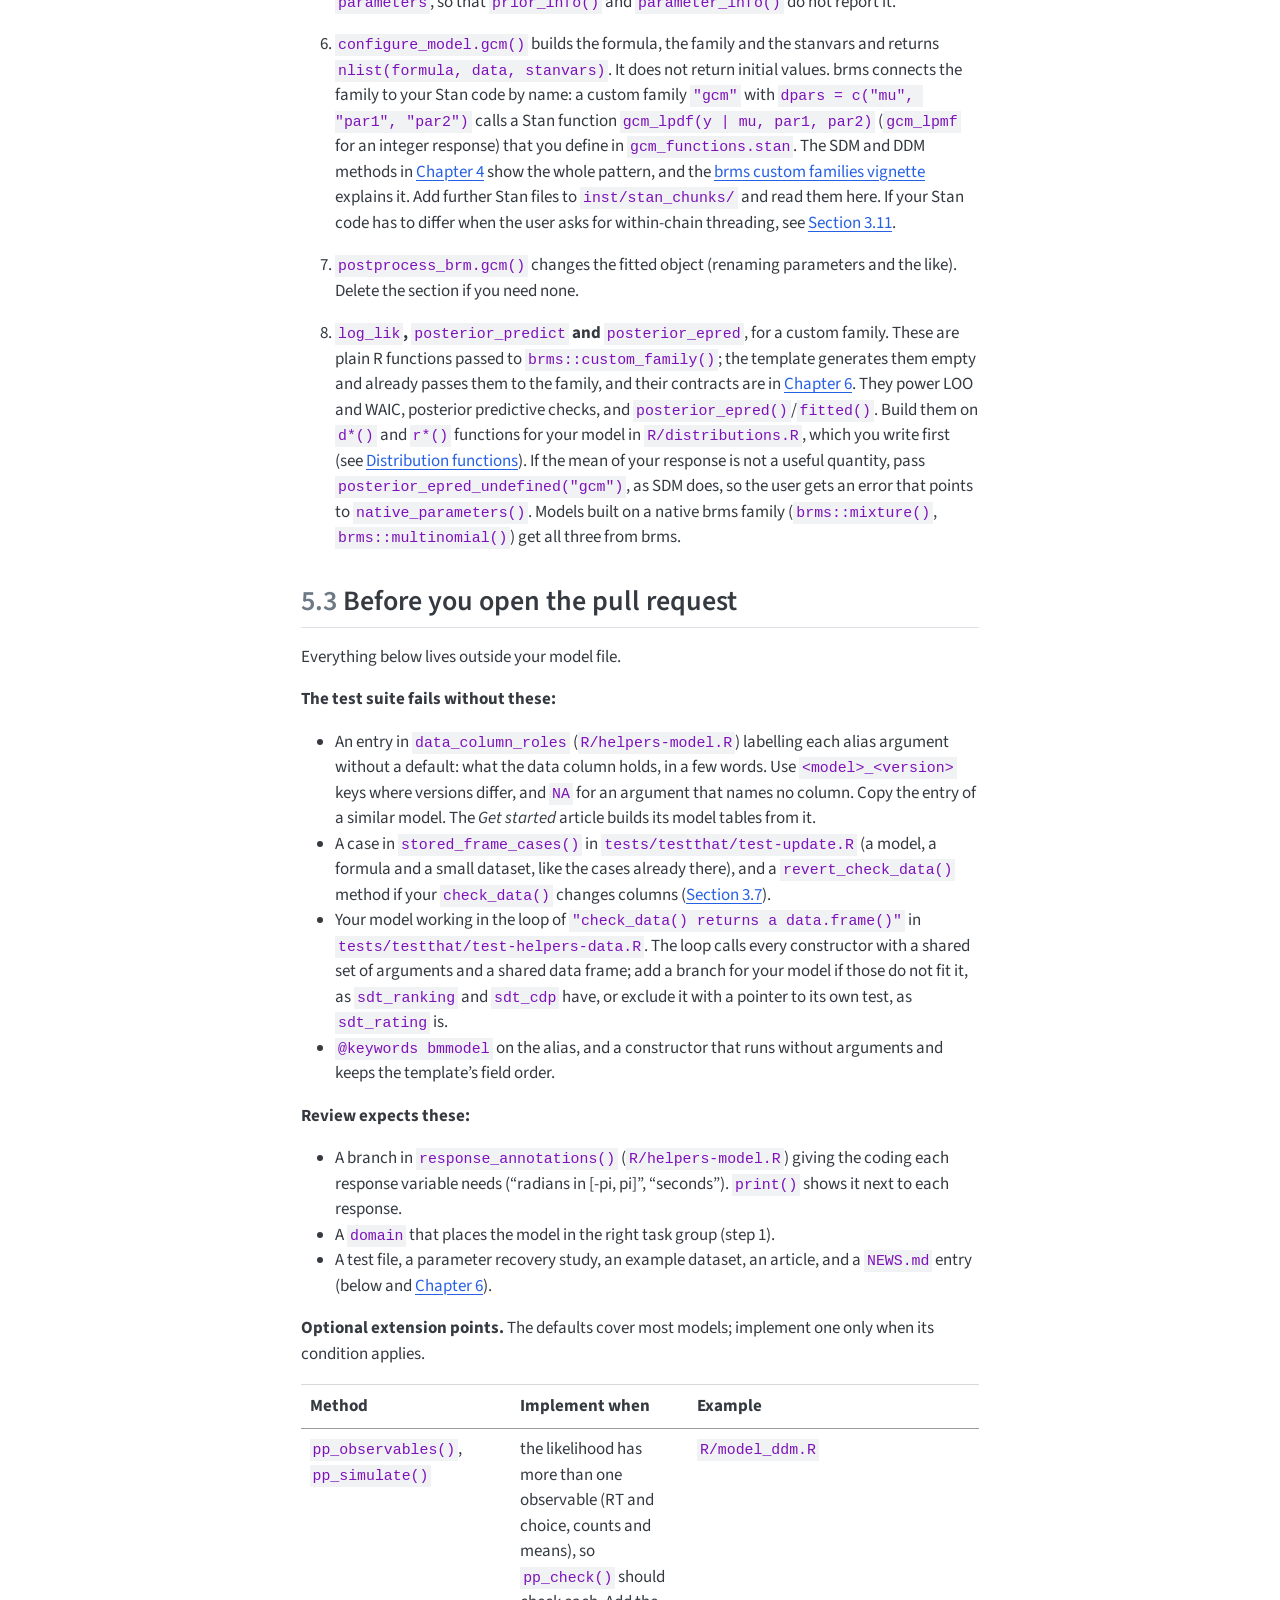
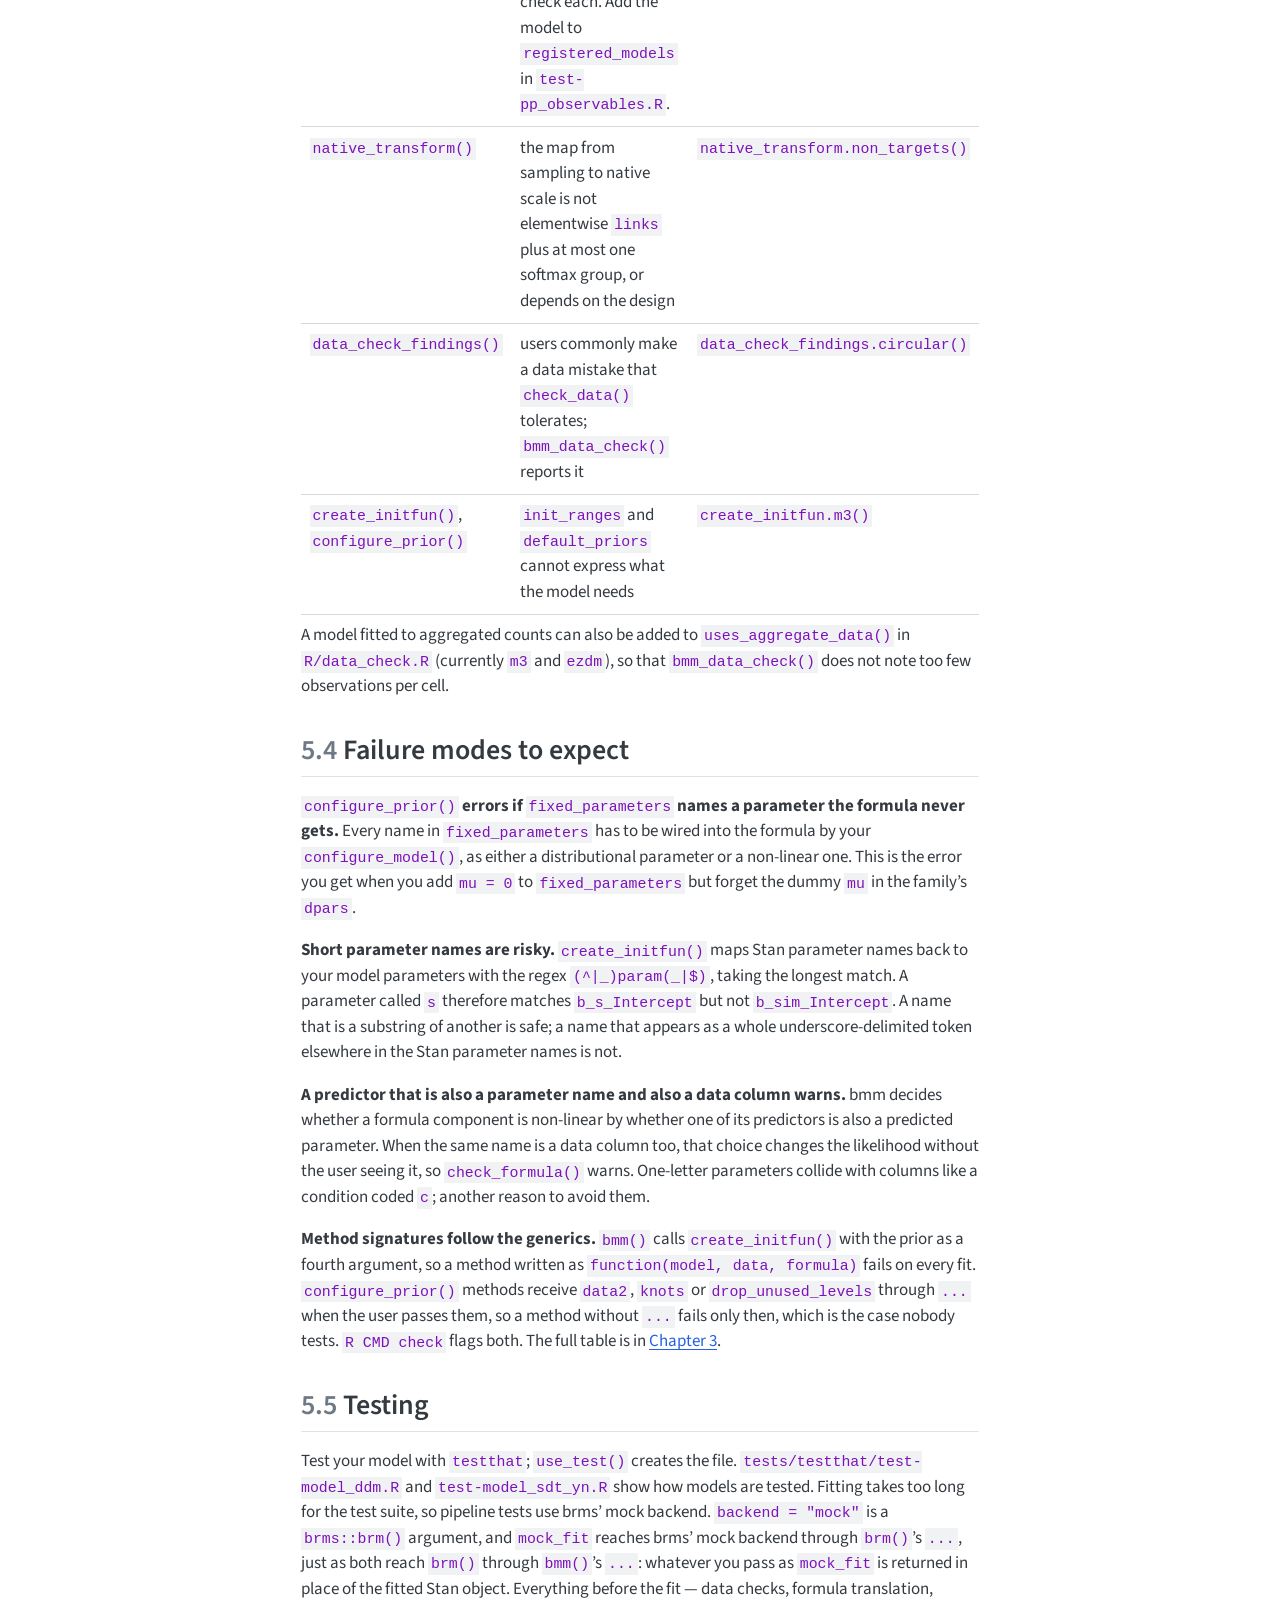
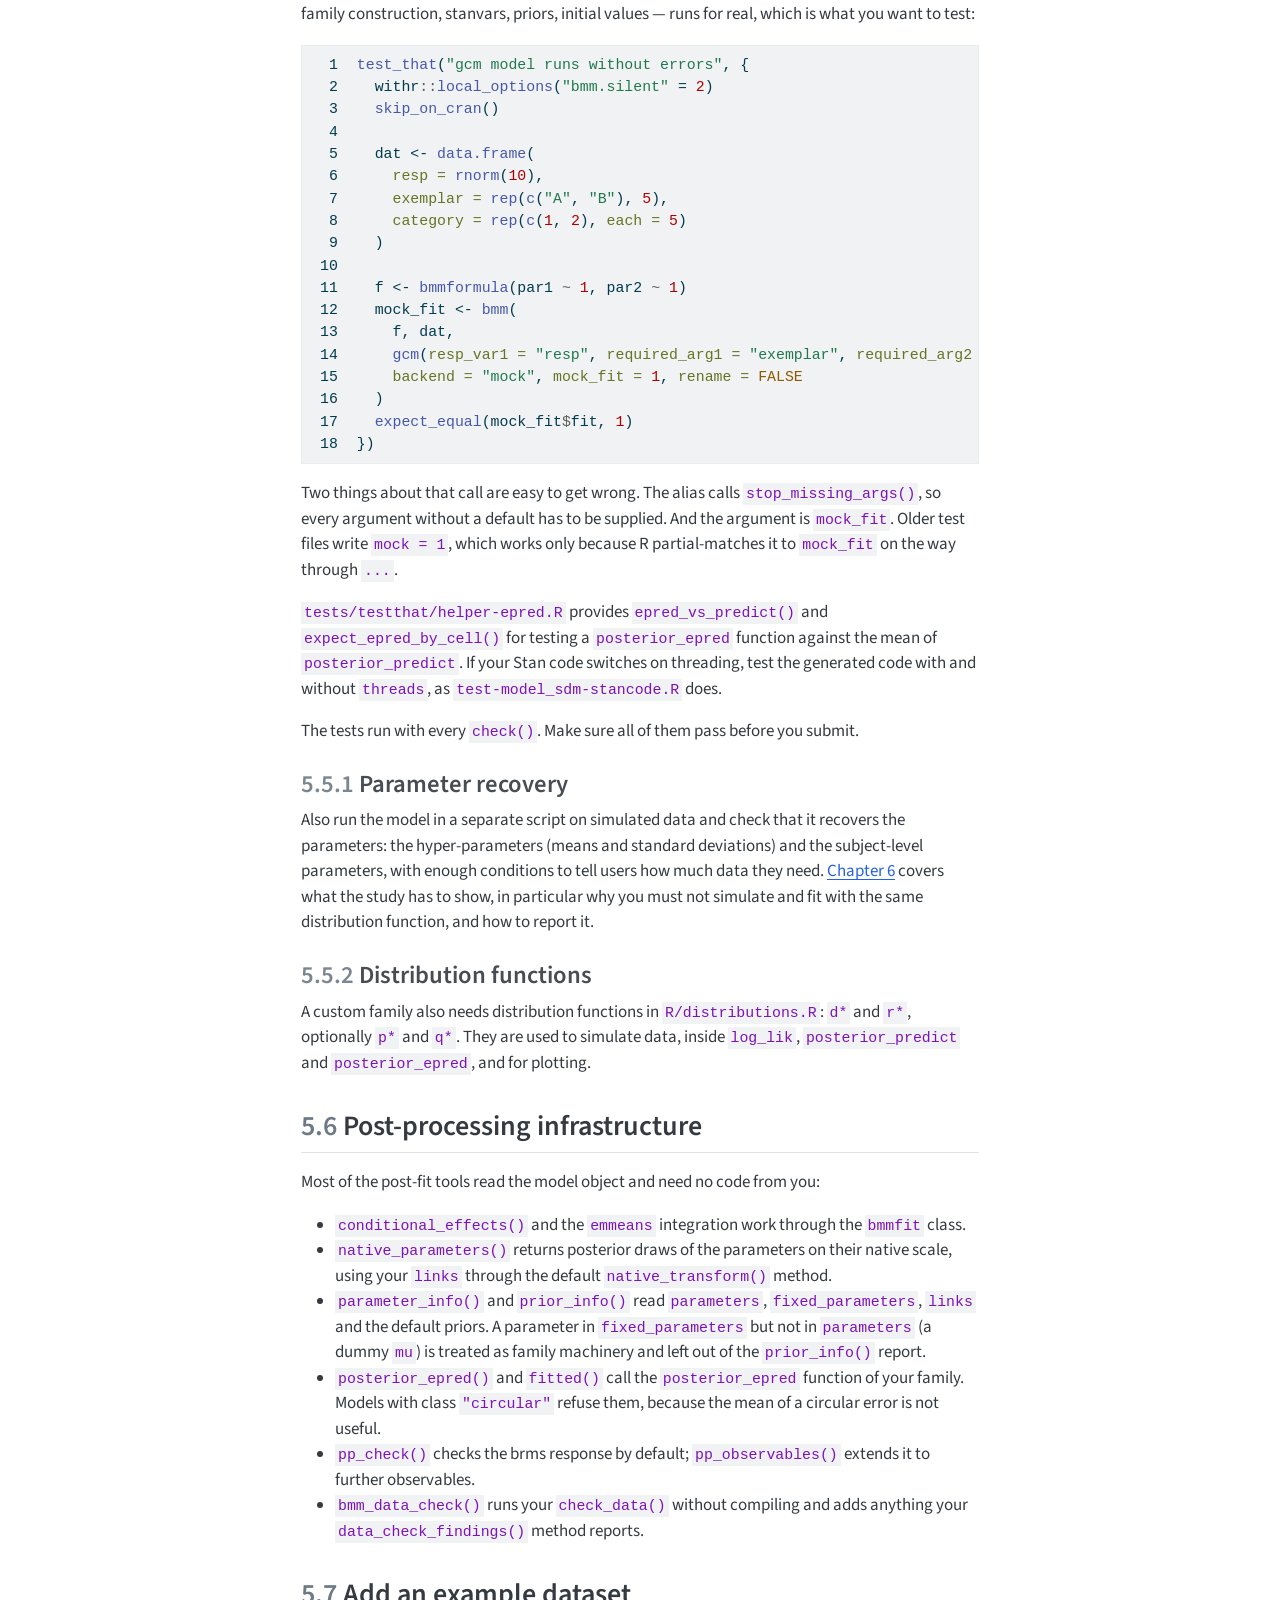
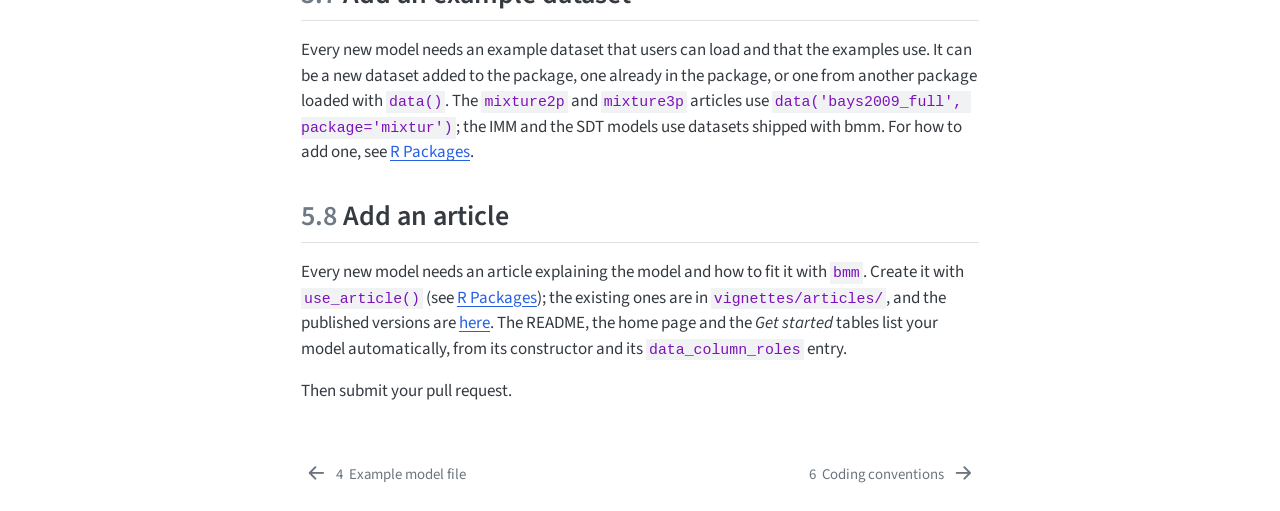
==== commit b0e7160f: "Resync the model constructor excerpts with develop The citations of imm, sdm and ddm changed in #476" ====
--- a/_book/add-new-model.html
+++ b/_book/add-new-model.html
@@ -386,9 +386,9 @@
 <p><strong>Optional extension points.</strong> The defaults cover most models; implement one only when its condition applies.</p>
 <table class="caption-top table">
 <colgroup>
-<col style="width: 35%">
+<col style="width: 34%">
 <col style="width: 40%">
-<col style="width: 23%">
+<col style="width: 25%">
 </colgroup>
 <thead>
 <tr class="header">
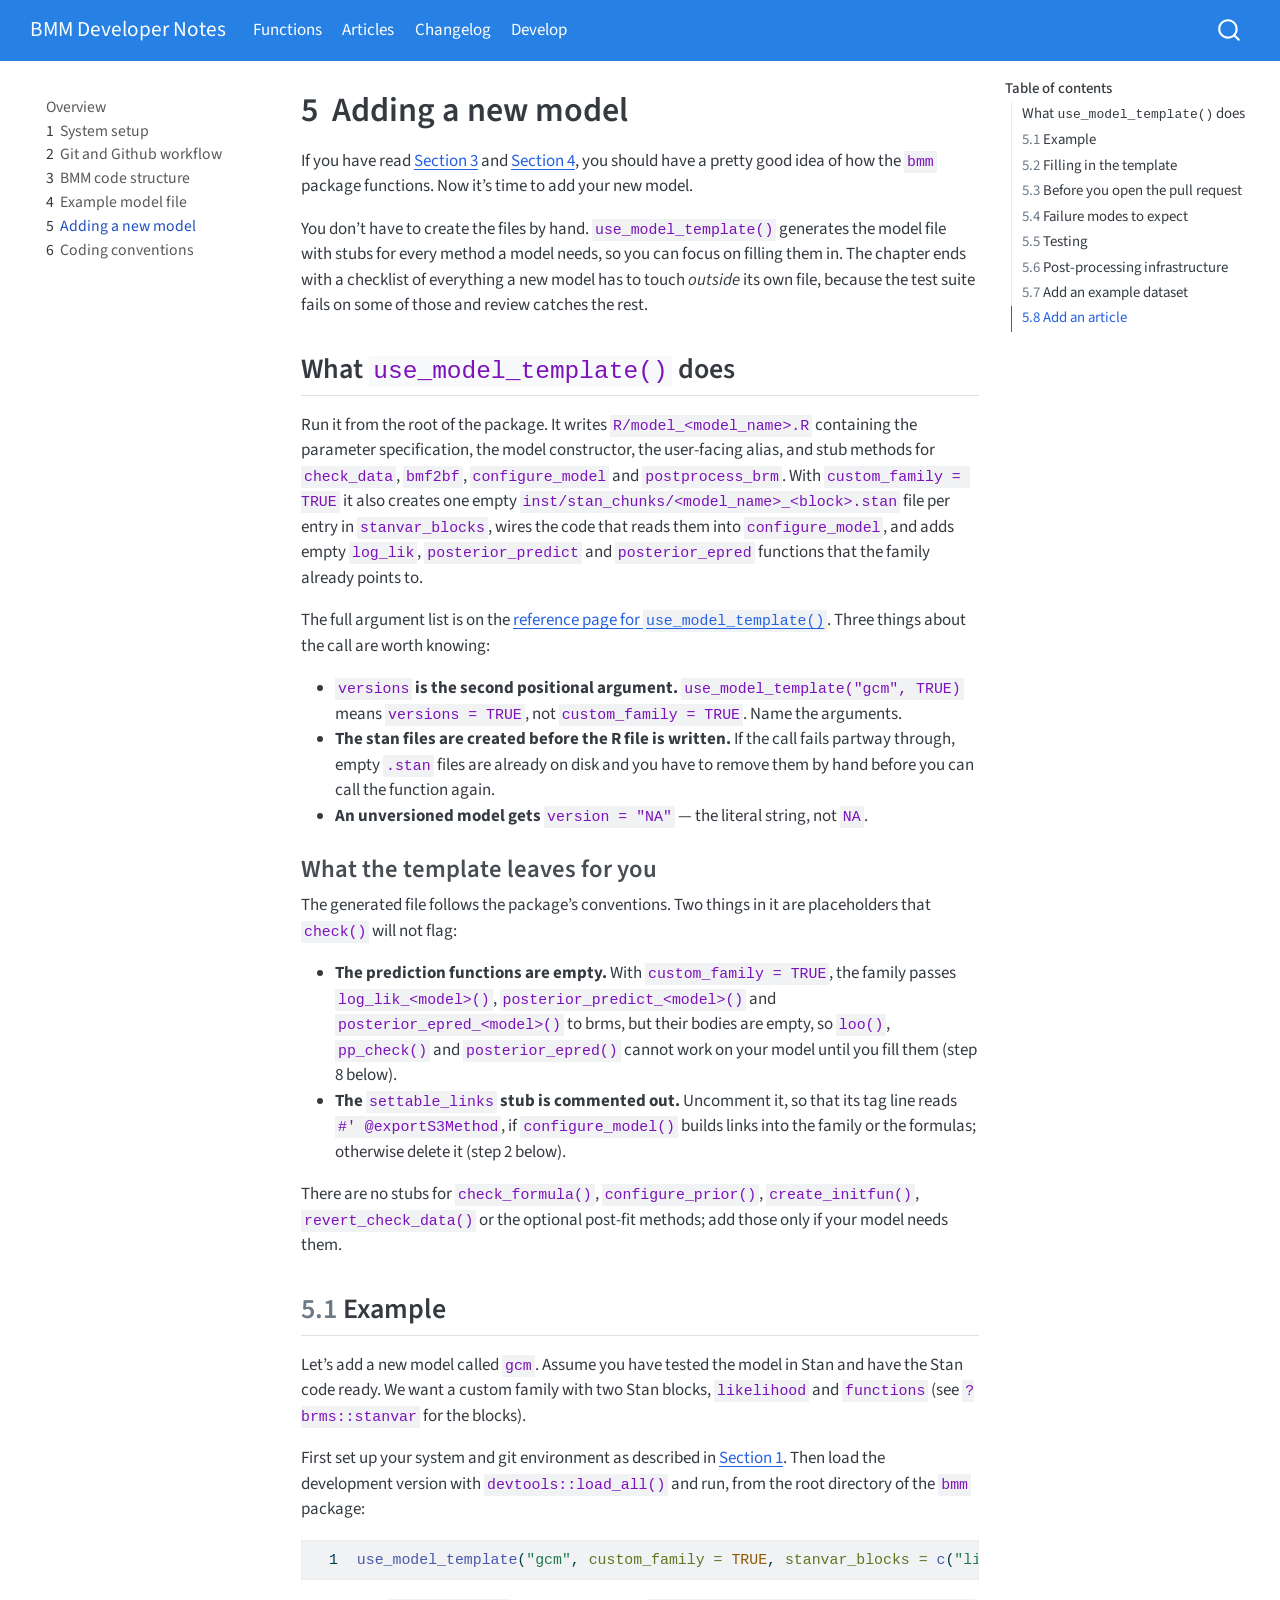
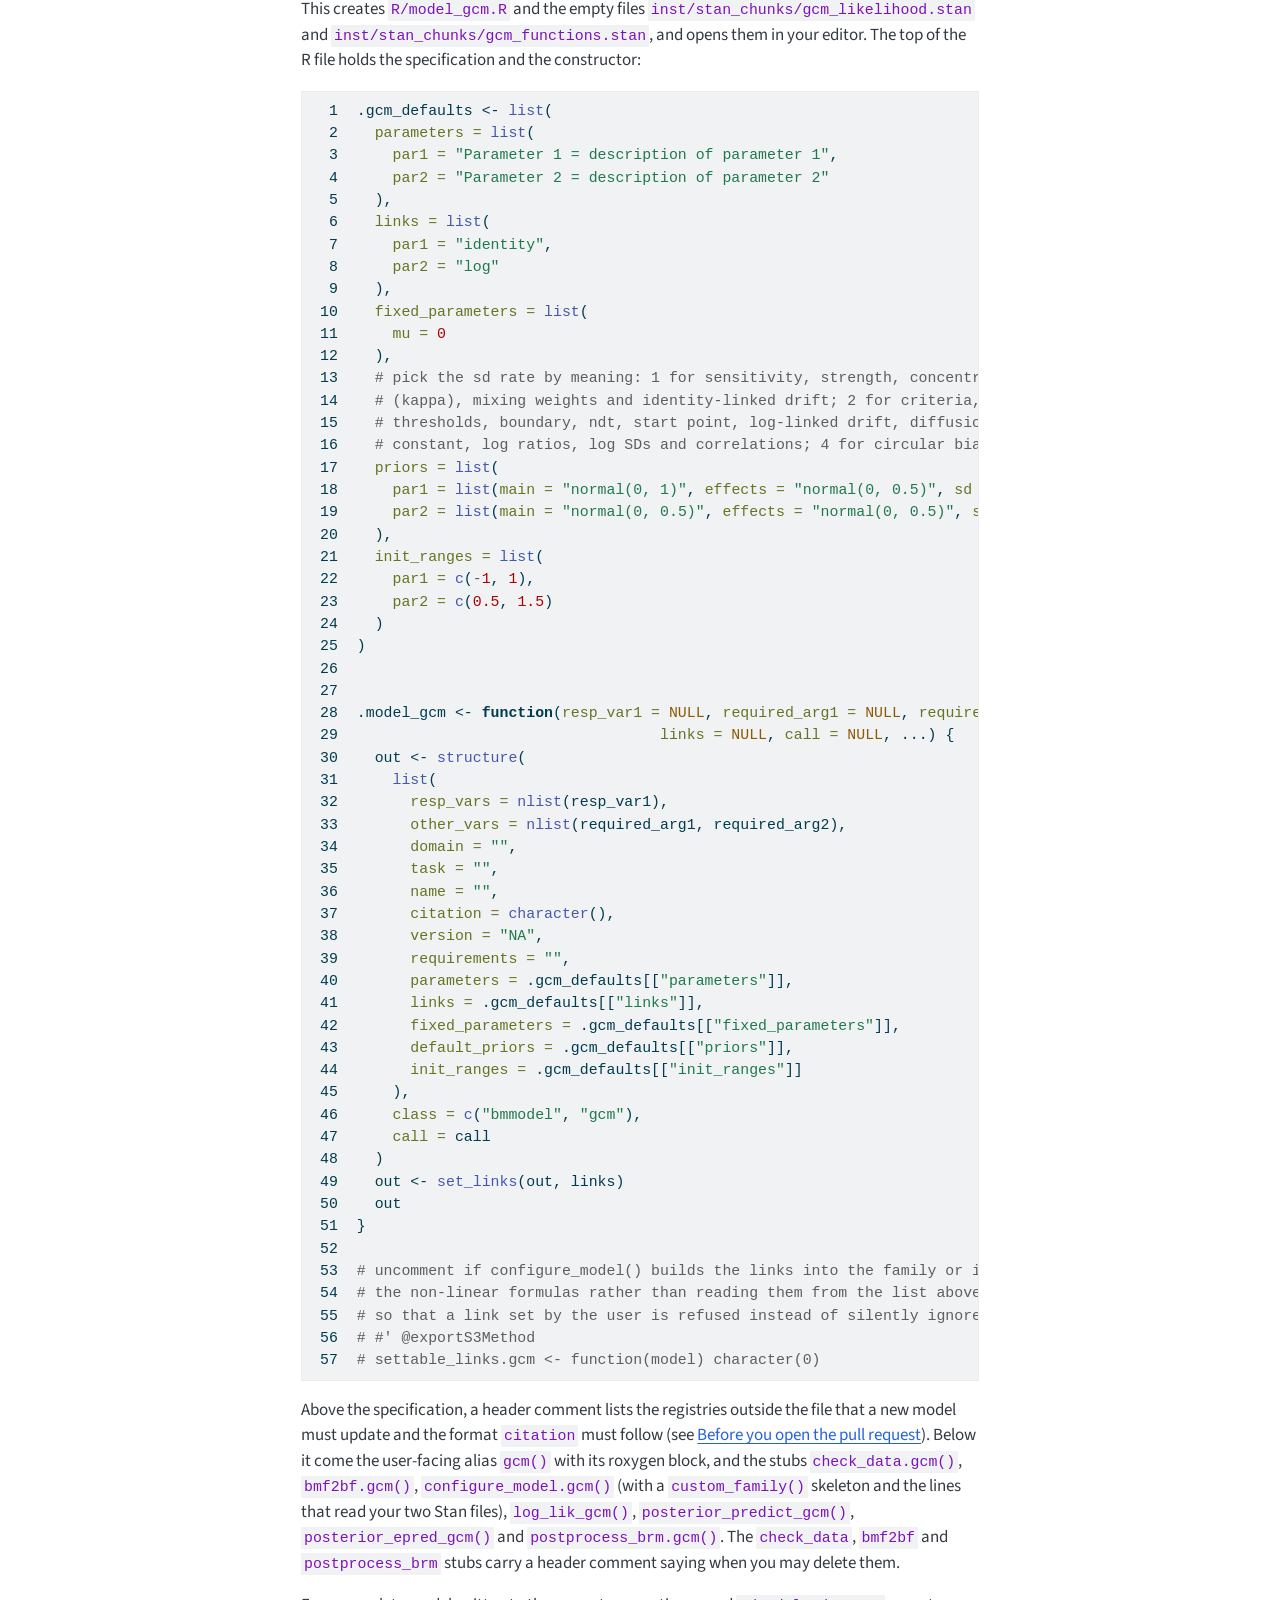
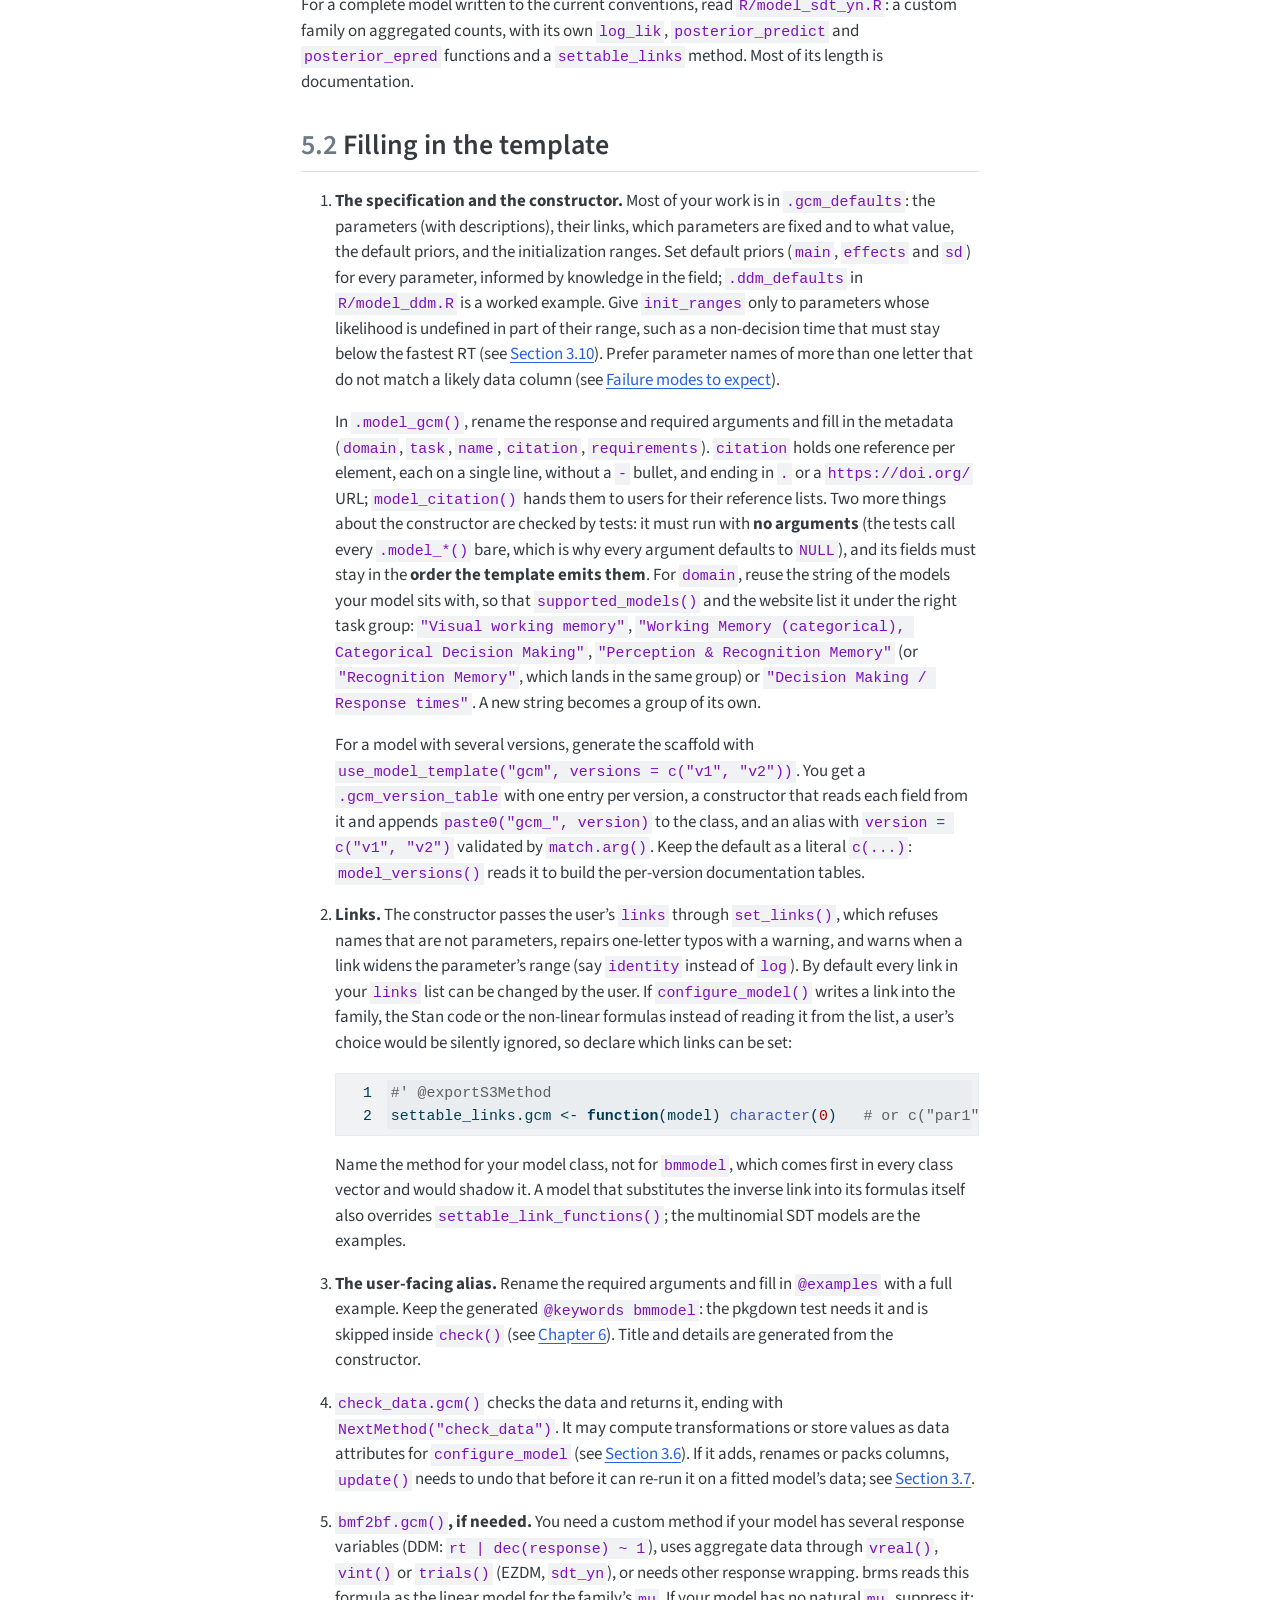
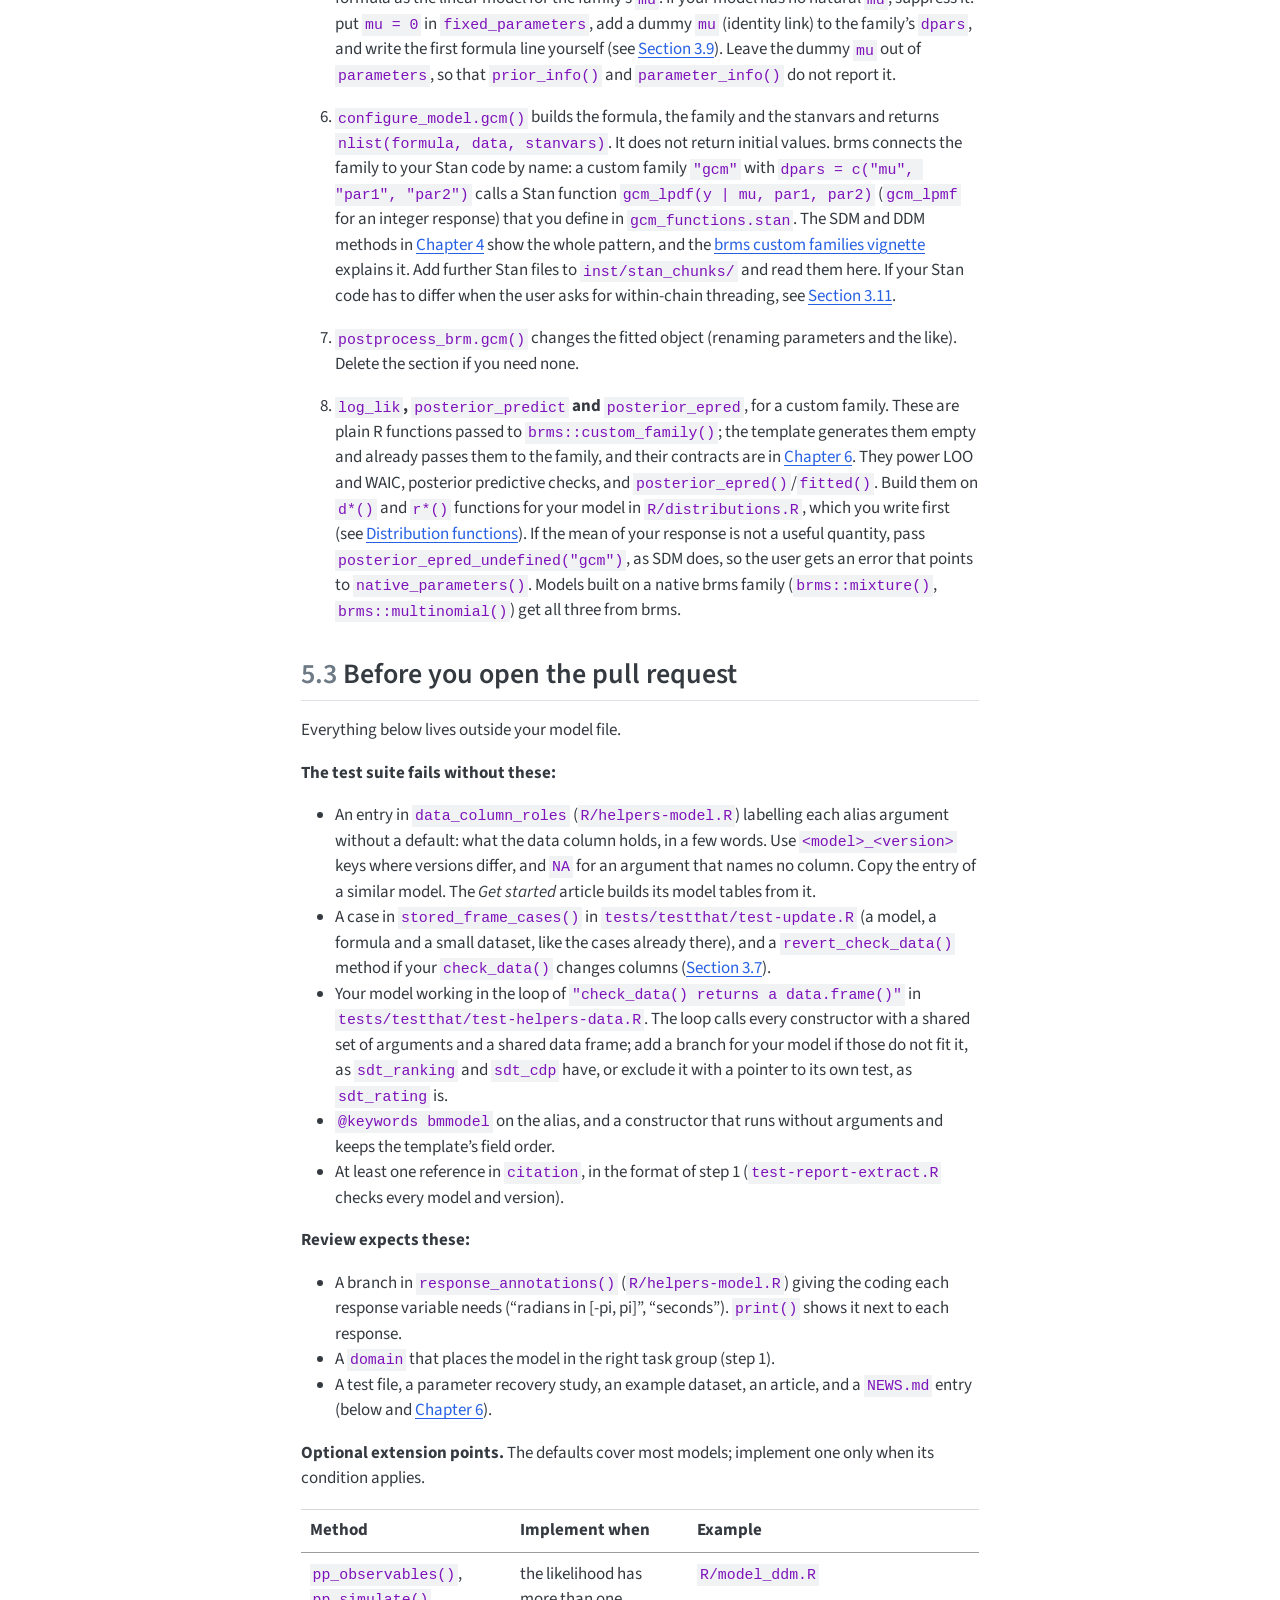
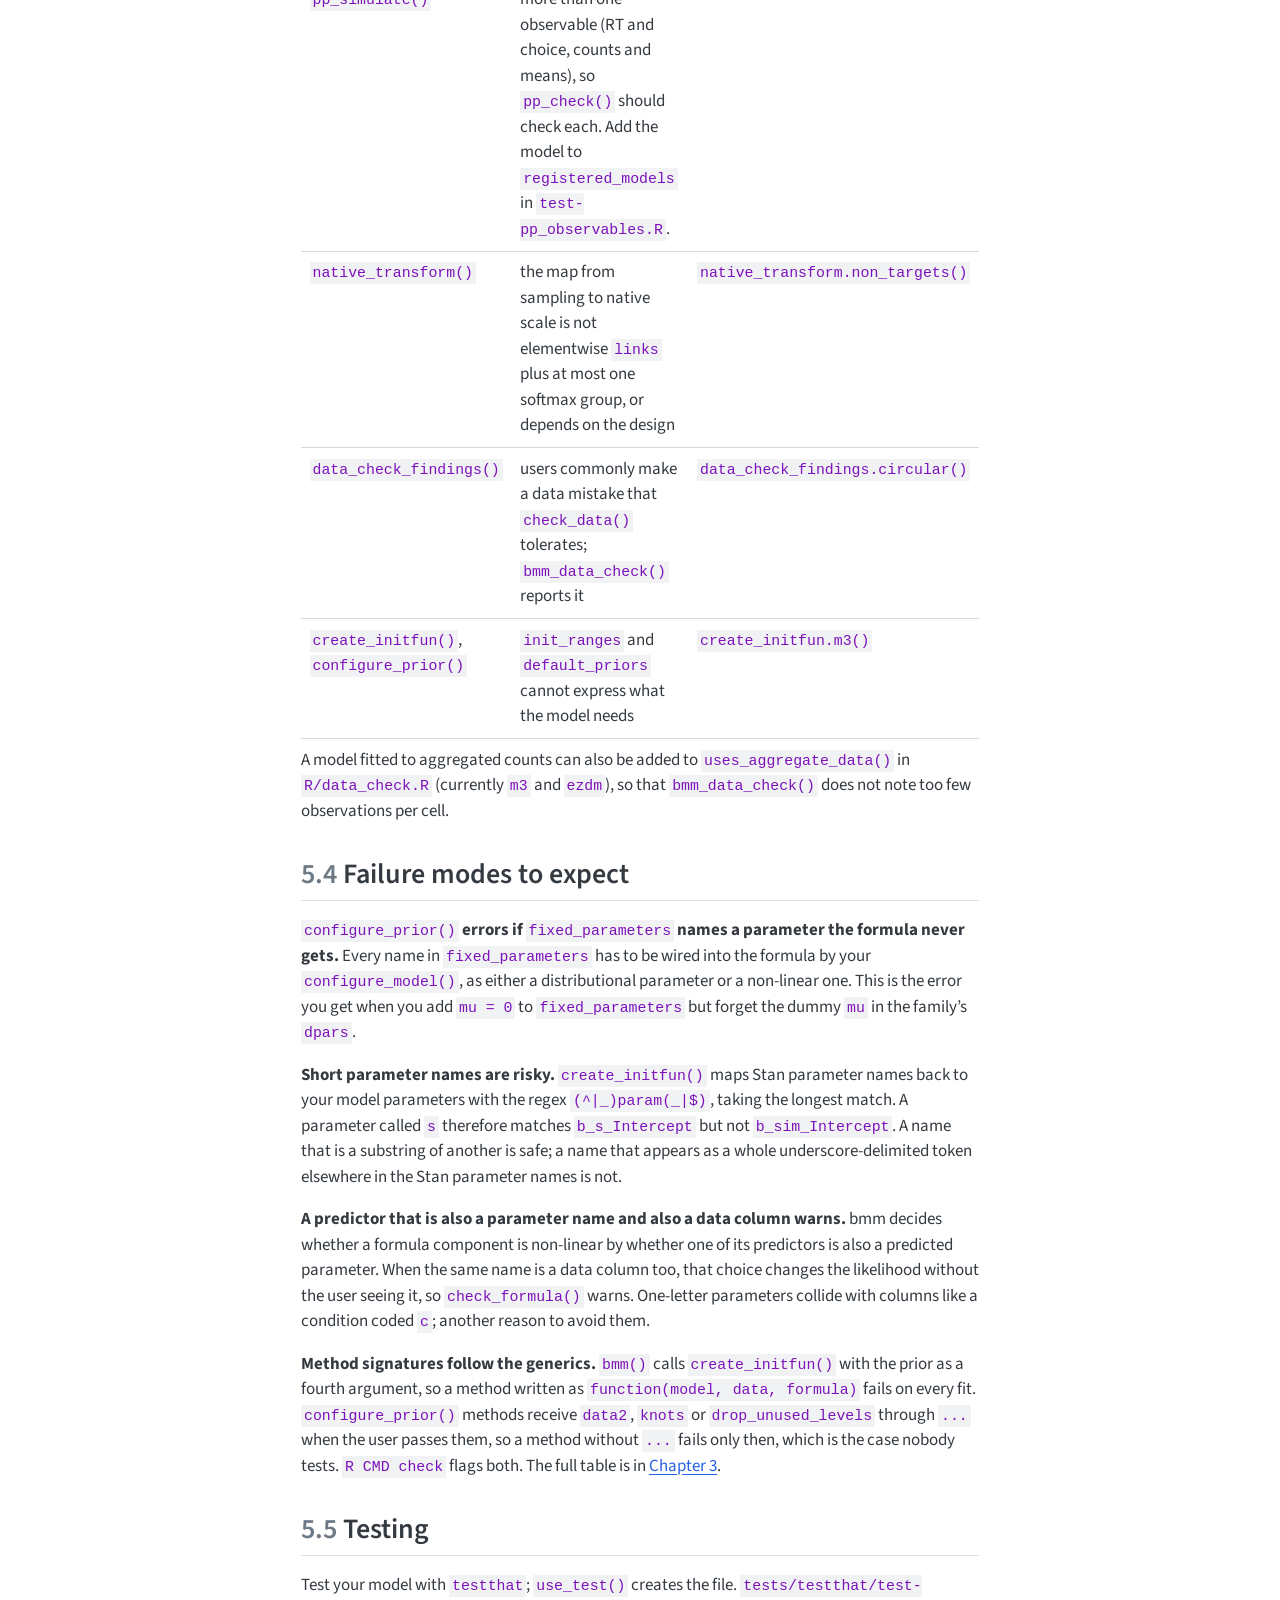
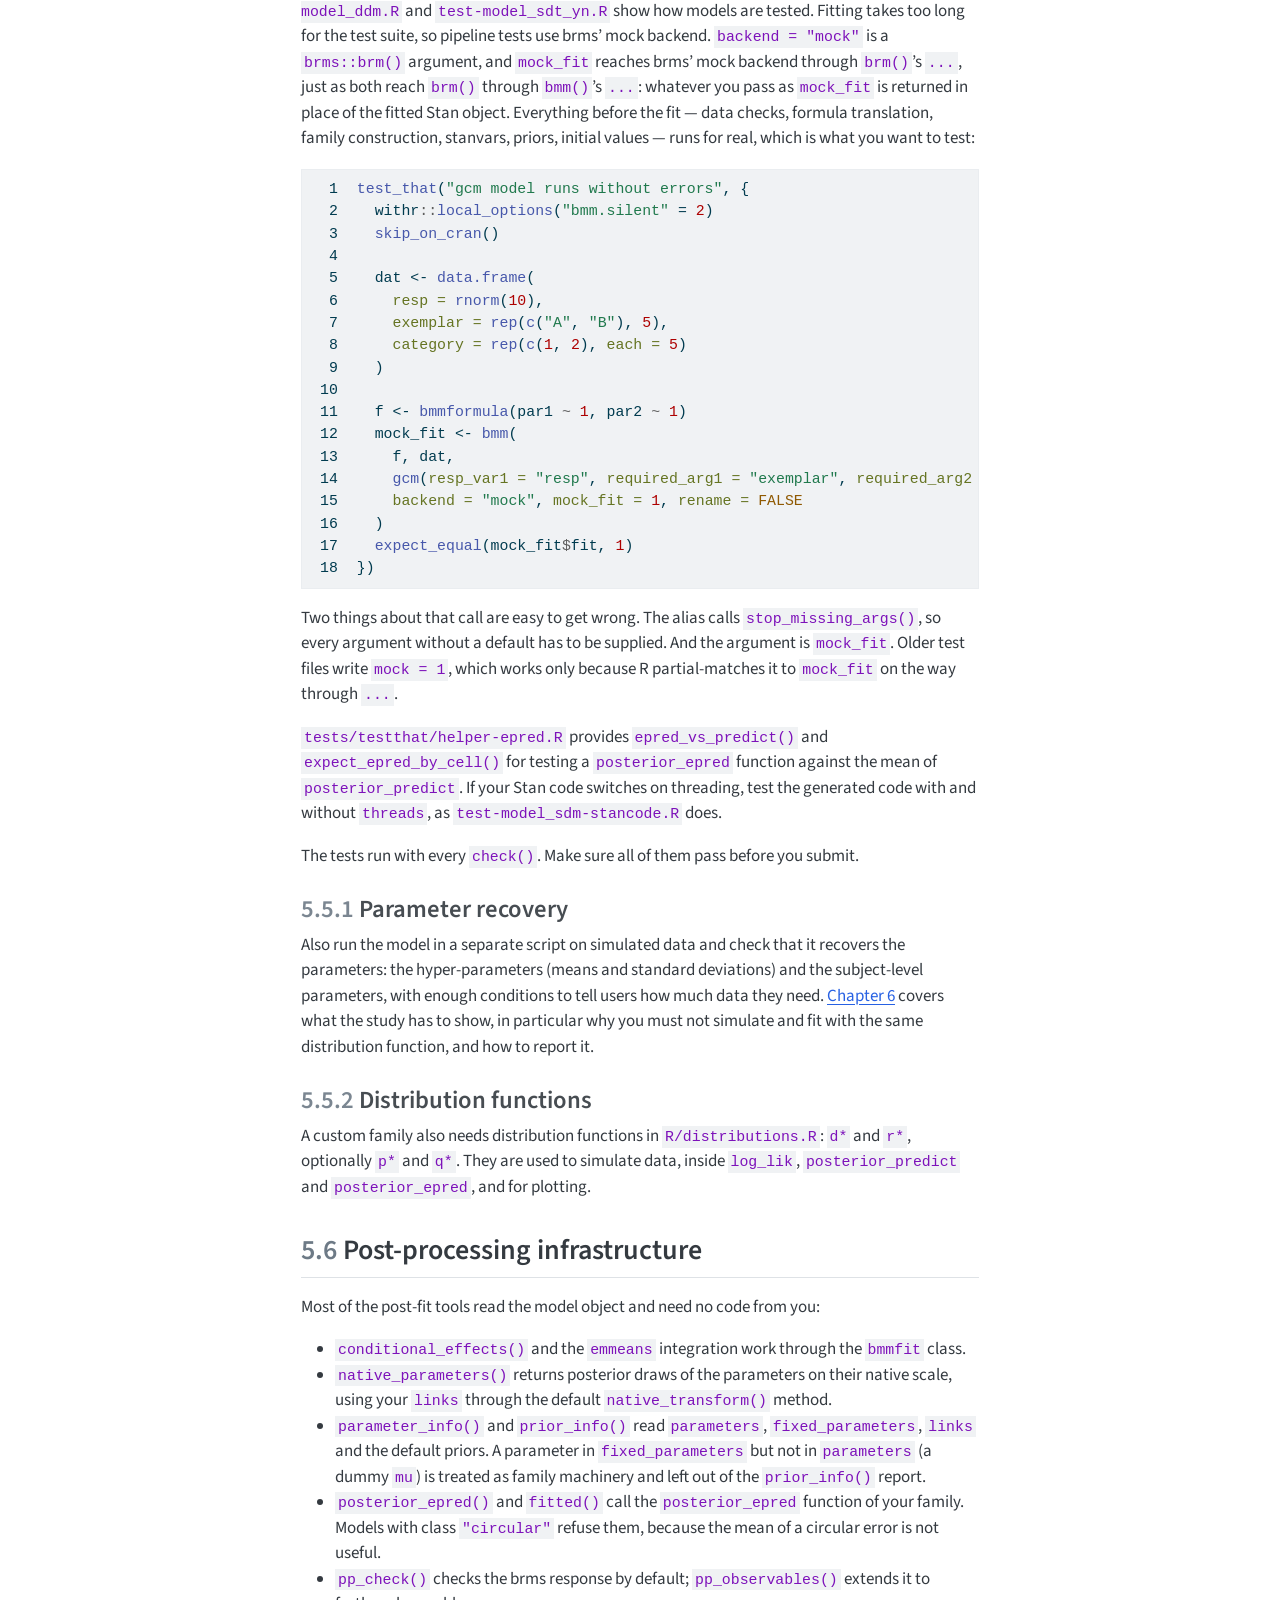
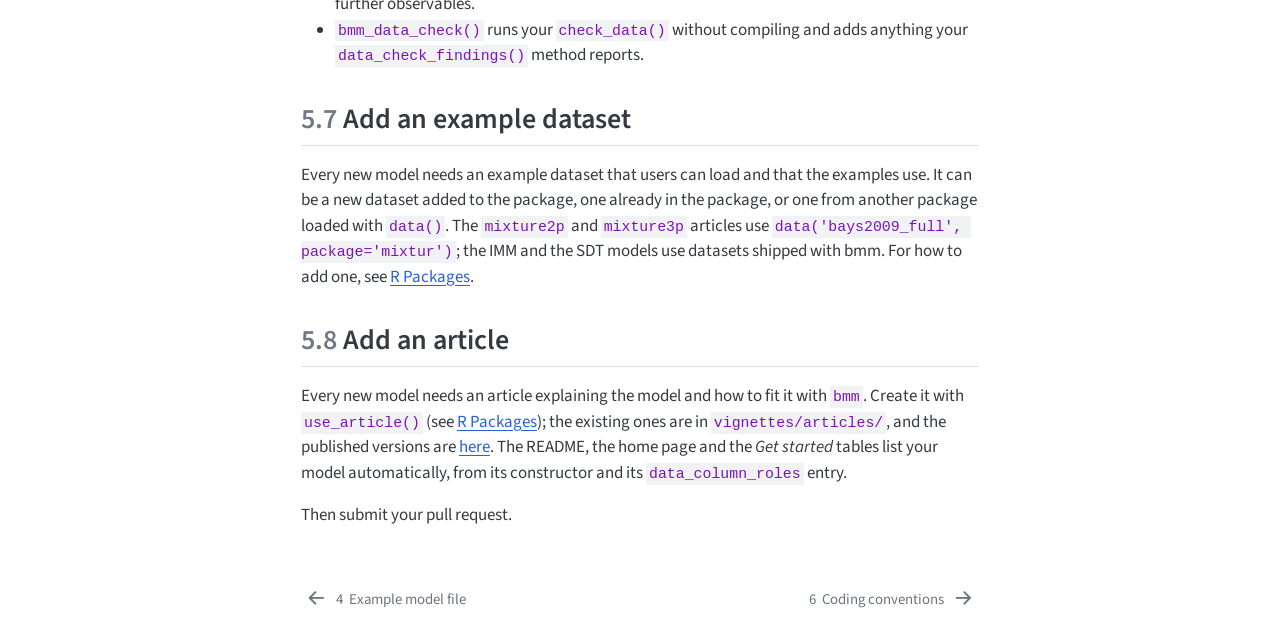
==== commit 0dddf84e: "Match the merged template and add the citation contract bmm #492 merged with a review commit (26604f" ====
--- a/_book/add-new-model.html
+++ b/_book/add-new-model.html
@@ -302,58 +302,59 @@
 <span id="cb2-10"><a href="#cb2-10" aria-label="10"></a>  <span class="at">fixed_parameters =</span> <span class="fu">list</span>(</span>
 <span id="cb2-11"><a href="#cb2-11" aria-label="11"></a>    <span class="at">mu =</span> <span class="dv">0</span></span>
 <span id="cb2-12"><a href="#cb2-12" aria-label="12"></a>  ),</span>
-<span id="cb2-13"><a href="#cb2-13" aria-label="13"></a>  <span class="co"># the sd rate follows the parameter's meaning: 1 for sensitivity, strength,</span></span>
-<span id="cb2-14"><a href="#cb2-14" aria-label="14"></a>  <span class="co"># mixing weights and identity-linked drift; 2 for criteria, thresholds,</span></span>
-<span id="cb2-15"><a href="#cb2-15" aria-label="15"></a>  <span class="co"># boundary, ndt, start point and log-linked drift; 4 for circular bias</span></span>
-<span id="cb2-16"><a href="#cb2-16" aria-label="16"></a>  <span class="at">priors =</span> <span class="fu">list</span>(</span>
-<span id="cb2-17"><a href="#cb2-17" aria-label="17"></a>    <span class="at">par1 =</span> <span class="fu">list</span>(<span class="at">main =</span> <span class="st">"normal(0, 1)"</span>, <span class="at">effects =</span> <span class="st">"normal(0, 0.5)"</span>, <span class="at">sd =</span> <span class="st">"exponential(1)"</span>),</span>
-<span id="cb2-18"><a href="#cb2-18" aria-label="18"></a>    <span class="at">par2 =</span> <span class="fu">list</span>(<span class="at">main =</span> <span class="st">"normal(0, 0.5)"</span>, <span class="at">effects =</span> <span class="st">"normal(0, 0.5)"</span>, <span class="at">sd =</span> <span class="st">"exponential(2)"</span>)</span>
-<span id="cb2-19"><a href="#cb2-19" aria-label="19"></a>  ),</span>
-<span id="cb2-20"><a href="#cb2-20" aria-label="20"></a>  <span class="at">init_ranges =</span> <span class="fu">list</span>(</span>
-<span id="cb2-21"><a href="#cb2-21" aria-label="21"></a>    <span class="at">par1 =</span> <span class="fu">c</span>(<span class="sc">-</span><span class="dv">1</span>, <span class="dv">1</span>),</span>
-<span id="cb2-22"><a href="#cb2-22" aria-label="22"></a>    <span class="at">par2 =</span> <span class="fu">c</span>(<span class="fl">0.5</span>, <span class="fl">1.5</span>)</span>
-<span id="cb2-23"><a href="#cb2-23" aria-label="23"></a>  )</span>
-<span id="cb2-24"><a href="#cb2-24" aria-label="24"></a>)</span>
-<span id="cb2-25"><a href="#cb2-25" aria-label="25"></a></span>
+<span id="cb2-13"><a href="#cb2-13" aria-label="13"></a>  <span class="co"># pick the sd rate by meaning: 1 for sensitivity, strength, concentration</span></span>
+<span id="cb2-14"><a href="#cb2-14" aria-label="14"></a>  <span class="co"># (kappa), mixing weights and identity-linked drift; 2 for criteria,</span></span>
+<span id="cb2-15"><a href="#cb2-15" aria-label="15"></a>  <span class="co"># thresholds, boundary, ndt, start point, log-linked drift, diffusion</span></span>
+<span id="cb2-16"><a href="#cb2-16" aria-label="16"></a>  <span class="co"># constant, log ratios, log SDs and correlations; 4 for circular bias</span></span>
+<span id="cb2-17"><a href="#cb2-17" aria-label="17"></a>  <span class="at">priors =</span> <span class="fu">list</span>(</span>
+<span id="cb2-18"><a href="#cb2-18" aria-label="18"></a>    <span class="at">par1 =</span> <span class="fu">list</span>(<span class="at">main =</span> <span class="st">"normal(0, 1)"</span>, <span class="at">effects =</span> <span class="st">"normal(0, 0.5)"</span>, <span class="at">sd =</span> <span class="st">"exponential(1)"</span>),</span>
+<span id="cb2-19"><a href="#cb2-19" aria-label="19"></a>    <span class="at">par2 =</span> <span class="fu">list</span>(<span class="at">main =</span> <span class="st">"normal(0, 0.5)"</span>, <span class="at">effects =</span> <span class="st">"normal(0, 0.5)"</span>, <span class="at">sd =</span> <span class="st">"exponential(2)"</span>)</span>
+<span id="cb2-20"><a href="#cb2-20" aria-label="20"></a>  ),</span>
+<span id="cb2-21"><a href="#cb2-21" aria-label="21"></a>  <span class="at">init_ranges =</span> <span class="fu">list</span>(</span>
+<span id="cb2-22"><a href="#cb2-22" aria-label="22"></a>    <span class="at">par1 =</span> <span class="fu">c</span>(<span class="sc">-</span><span class="dv">1</span>, <span class="dv">1</span>),</span>
+<span id="cb2-23"><a href="#cb2-23" aria-label="23"></a>    <span class="at">par2 =</span> <span class="fu">c</span>(<span class="fl">0.5</span>, <span class="fl">1.5</span>)</span>
+<span id="cb2-24"><a href="#cb2-24" aria-label="24"></a>  )</span>
+<span id="cb2-25"><a href="#cb2-25" aria-label="25"></a>)</span>
 <span id="cb2-26"><a href="#cb2-26" aria-label="26"></a></span>
-<span id="cb2-27"><a href="#cb2-27" aria-label="27"></a>.model_gcm <span class="ot">&lt;-</span> <span class="cf">function</span>(<span class="at">resp_var1 =</span> <span class="cn">NULL</span>, <span class="at">required_arg1 =</span> <span class="cn">NULL</span>, <span class="at">required_arg2 =</span> <span class="cn">NULL</span>,</span>
-<span id="cb2-28"><a href="#cb2-28" aria-label="28"></a>                                  <span class="at">links =</span> <span class="cn">NULL</span>, <span class="at">call =</span> <span class="cn">NULL</span>, ...) {</span>
-<span id="cb2-29"><a href="#cb2-29" aria-label="29"></a>  out <span class="ot">&lt;-</span> <span class="fu">structure</span>(</span>
-<span id="cb2-30"><a href="#cb2-30" aria-label="30"></a>    <span class="fu">list</span>(</span>
-<span id="cb2-31"><a href="#cb2-31" aria-label="31"></a>      <span class="at">resp_vars =</span> <span class="fu">nlist</span>(resp_var1),</span>
-<span id="cb2-32"><a href="#cb2-32" aria-label="32"></a>      <span class="at">other_vars =</span> <span class="fu">nlist</span>(required_arg1, required_arg2),</span>
-<span id="cb2-33"><a href="#cb2-33" aria-label="33"></a>      <span class="at">domain =</span> <span class="st">""</span>,</span>
-<span id="cb2-34"><a href="#cb2-34" aria-label="34"></a>      <span class="at">task =</span> <span class="st">""</span>,</span>
-<span id="cb2-35"><a href="#cb2-35" aria-label="35"></a>      <span class="at">name =</span> <span class="st">""</span>,</span>
-<span id="cb2-36"><a href="#cb2-36" aria-label="36"></a>      <span class="at">citation =</span> <span class="fu">character</span>(),</span>
-<span id="cb2-37"><a href="#cb2-37" aria-label="37"></a>      <span class="at">version =</span> <span class="st">"NA"</span>,</span>
-<span id="cb2-38"><a href="#cb2-38" aria-label="38"></a>      <span class="at">requirements =</span> <span class="st">""</span>,</span>
-<span id="cb2-39"><a href="#cb2-39" aria-label="39"></a>      <span class="at">parameters =</span> .gcm_defaults[[<span class="st">"parameters"</span>]],</span>
-<span id="cb2-40"><a href="#cb2-40" aria-label="40"></a>      <span class="at">links =</span> .gcm_defaults[[<span class="st">"links"</span>]],</span>
-<span id="cb2-41"><a href="#cb2-41" aria-label="41"></a>      <span class="at">fixed_parameters =</span> .gcm_defaults[[<span class="st">"fixed_parameters"</span>]],</span>
-<span id="cb2-42"><a href="#cb2-42" aria-label="42"></a>      <span class="at">default_priors =</span> .gcm_defaults[[<span class="st">"priors"</span>]],</span>
-<span id="cb2-43"><a href="#cb2-43" aria-label="43"></a>      <span class="at">init_ranges =</span> .gcm_defaults[[<span class="st">"init_ranges"</span>]]</span>
-<span id="cb2-44"><a href="#cb2-44" aria-label="44"></a>    ),</span>
-<span id="cb2-45"><a href="#cb2-45" aria-label="45"></a>    <span class="at">class =</span> <span class="fu">c</span>(<span class="st">"bmmodel"</span>, <span class="st">"gcm"</span>),</span>
-<span id="cb2-46"><a href="#cb2-46" aria-label="46"></a>    <span class="at">call =</span> call</span>
-<span id="cb2-47"><a href="#cb2-47" aria-label="47"></a>  )</span>
-<span id="cb2-48"><a href="#cb2-48" aria-label="48"></a>  out <span class="ot">&lt;-</span> <span class="fu">set_links</span>(out, links)</span>
-<span id="cb2-49"><a href="#cb2-49" aria-label="49"></a>  out</span>
-<span id="cb2-50"><a href="#cb2-50" aria-label="50"></a>}</span>
-<span id="cb2-51"><a href="#cb2-51" aria-label="51"></a></span>
-<span id="cb2-52"><a href="#cb2-52" aria-label="52"></a><span class="co"># uncomment if configure_model() builds the links into the family or into</span></span>
-<span id="cb2-53"><a href="#cb2-53" aria-label="53"></a><span class="co"># the non-linear formulas rather than reading them from the list above,</span></span>
-<span id="cb2-54"><a href="#cb2-54" aria-label="54"></a><span class="co"># so that a link set by the user is refused instead of silently ignored:</span></span>
-<span id="cb2-55"><a href="#cb2-55" aria-label="55"></a><span class="co"># #' @exportS3Method</span></span>
-<span id="cb2-56"><a href="#cb2-56" aria-label="56"></a><span class="co"># settable_links.gcm &lt;- function(model) character(0)</span></span></code></pre></div><button title="Copy to Clipboard" class="code-copy-button"><i class="bi"></i></button></div>
-<p>Above the specification, a header comment lists the registries outside the file that a new model must update (see <a href="#before-you-open-the-pull-request">Before you open the pull request</a>). Below it come the user-facing alias <code>gcm()</code> with its roxygen block, and the stubs <code>check_data.gcm()</code>, <code>bmf2bf.gcm()</code>, <code>configure_model.gcm()</code> (with a <code>custom_family()</code> skeleton and the lines that read your two Stan files), <code>log_lik_gcm()</code>, <code>posterior_predict_gcm()</code>, <code>posterior_epred_gcm()</code> and <code>postprocess_brm.gcm()</code>. The <code>check_data</code>, <code>bmf2bf</code> and <code>postprocess_brm</code> stubs carry a header comment saying when you may delete them.</p>
+<span id="cb2-27"><a href="#cb2-27" aria-label="27"></a></span>
+<span id="cb2-28"><a href="#cb2-28" aria-label="28"></a>.model_gcm <span class="ot">&lt;-</span> <span class="cf">function</span>(<span class="at">resp_var1 =</span> <span class="cn">NULL</span>, <span class="at">required_arg1 =</span> <span class="cn">NULL</span>, <span class="at">required_arg2 =</span> <span class="cn">NULL</span>,</span>
+<span id="cb2-29"><a href="#cb2-29" aria-label="29"></a>                                  <span class="at">links =</span> <span class="cn">NULL</span>, <span class="at">call =</span> <span class="cn">NULL</span>, ...) {</span>
+<span id="cb2-30"><a href="#cb2-30" aria-label="30"></a>  out <span class="ot">&lt;-</span> <span class="fu">structure</span>(</span>
+<span id="cb2-31"><a href="#cb2-31" aria-label="31"></a>    <span class="fu">list</span>(</span>
+<span id="cb2-32"><a href="#cb2-32" aria-label="32"></a>      <span class="at">resp_vars =</span> <span class="fu">nlist</span>(resp_var1),</span>
+<span id="cb2-33"><a href="#cb2-33" aria-label="33"></a>      <span class="at">other_vars =</span> <span class="fu">nlist</span>(required_arg1, required_arg2),</span>
+<span id="cb2-34"><a href="#cb2-34" aria-label="34"></a>      <span class="at">domain =</span> <span class="st">""</span>,</span>
+<span id="cb2-35"><a href="#cb2-35" aria-label="35"></a>      <span class="at">task =</span> <span class="st">""</span>,</span>
+<span id="cb2-36"><a href="#cb2-36" aria-label="36"></a>      <span class="at">name =</span> <span class="st">""</span>,</span>
+<span id="cb2-37"><a href="#cb2-37" aria-label="37"></a>      <span class="at">citation =</span> <span class="fu">character</span>(),</span>
+<span id="cb2-38"><a href="#cb2-38" aria-label="38"></a>      <span class="at">version =</span> <span class="st">"NA"</span>,</span>
+<span id="cb2-39"><a href="#cb2-39" aria-label="39"></a>      <span class="at">requirements =</span> <span class="st">""</span>,</span>
+<span id="cb2-40"><a href="#cb2-40" aria-label="40"></a>      <span class="at">parameters =</span> .gcm_defaults[[<span class="st">"parameters"</span>]],</span>
+<span id="cb2-41"><a href="#cb2-41" aria-label="41"></a>      <span class="at">links =</span> .gcm_defaults[[<span class="st">"links"</span>]],</span>
+<span id="cb2-42"><a href="#cb2-42" aria-label="42"></a>      <span class="at">fixed_parameters =</span> .gcm_defaults[[<span class="st">"fixed_parameters"</span>]],</span>
+<span id="cb2-43"><a href="#cb2-43" aria-label="43"></a>      <span class="at">default_priors =</span> .gcm_defaults[[<span class="st">"priors"</span>]],</span>
+<span id="cb2-44"><a href="#cb2-44" aria-label="44"></a>      <span class="at">init_ranges =</span> .gcm_defaults[[<span class="st">"init_ranges"</span>]]</span>
+<span id="cb2-45"><a href="#cb2-45" aria-label="45"></a>    ),</span>
+<span id="cb2-46"><a href="#cb2-46" aria-label="46"></a>    <span class="at">class =</span> <span class="fu">c</span>(<span class="st">"bmmodel"</span>, <span class="st">"gcm"</span>),</span>
+<span id="cb2-47"><a href="#cb2-47" aria-label="47"></a>    <span class="at">call =</span> call</span>
+<span id="cb2-48"><a href="#cb2-48" aria-label="48"></a>  )</span>
+<span id="cb2-49"><a href="#cb2-49" aria-label="49"></a>  out <span class="ot">&lt;-</span> <span class="fu">set_links</span>(out, links)</span>
+<span id="cb2-50"><a href="#cb2-50" aria-label="50"></a>  out</span>
+<span id="cb2-51"><a href="#cb2-51" aria-label="51"></a>}</span>
+<span id="cb2-52"><a href="#cb2-52" aria-label="52"></a></span>
+<span id="cb2-53"><a href="#cb2-53" aria-label="53"></a><span class="co"># uncomment if configure_model() builds the links into the family or into</span></span>
+<span id="cb2-54"><a href="#cb2-54" aria-label="54"></a><span class="co"># the non-linear formulas rather than reading them from the list above,</span></span>
+<span id="cb2-55"><a href="#cb2-55" aria-label="55"></a><span class="co"># so that a link set by the user is refused instead of silently ignored:</span></span>
+<span id="cb2-56"><a href="#cb2-56" aria-label="56"></a><span class="co"># #' @exportS3Method</span></span>
+<span id="cb2-57"><a href="#cb2-57" aria-label="57"></a><span class="co"># settable_links.gcm &lt;- function(model) character(0)</span></span></code></pre></div><button title="Copy to Clipboard" class="code-copy-button"><i class="bi"></i></button></div>
+<p>Above the specification, a header comment lists the registries outside the file that a new model must update and the format <code>citation</code> must follow (see <a href="#before-you-open-the-pull-request">Before you open the pull request</a>). Below it come the user-facing alias <code>gcm()</code> with its roxygen block, and the stubs <code>check_data.gcm()</code>, <code>bmf2bf.gcm()</code>, <code>configure_model.gcm()</code> (with a <code>custom_family()</code> skeleton and the lines that read your two Stan files), <code>log_lik_gcm()</code>, <code>posterior_predict_gcm()</code>, <code>posterior_epred_gcm()</code> and <code>postprocess_brm.gcm()</code>. The <code>check_data</code>, <code>bmf2bf</code> and <code>postprocess_brm</code> stubs carry a header comment saying when you may delete them.</p>
 <p>For a complete model written to the current conventions, read <code>R/model_sdt_yn.R</code>: a custom family on aggregated counts, with its own <code>log_lik</code>, <code>posterior_predict</code> and <code>posterior_epred</code> functions and a <code>settable_links</code> method. Most of its length is documentation.</p>
 </section>
 <section id="filling-in-the-template" class="level2" data-number="5.2">
 <h2 data-number="5.2" class="anchored" data-anchor-id="filling-in-the-template"><span class="header-section-number">5.2</span> Filling in the template</h2>
 <ol type="1">
 <li><p><strong>The specification and the constructor.</strong> Most of your work is in <code>.gcm_defaults</code>: the parameters (with descriptions), their links, which parameters are fixed and to what value, the default priors, and the initialization ranges. Set default priors (<code>main</code>, <code>effects</code> and <code>sd</code>) for every parameter, informed by knowledge in the field; <code>.ddm_defaults</code> in <code>R/model_ddm.R</code> is a worked example. Give <code>init_ranges</code> only to parameters whose likelihood is undefined in part of their range, such as a non-decision time that must stay below the fastest RT (see <a href="bmm-architecture.html#sec-init-ranges" class="quarto-xref"><span>Section 3.10</span></a>). Prefer parameter names of more than one letter that do not match a likely data column (see <a href="#failure-modes-to-expect">Failure modes to expect</a>).</p>
-<p>In <code>.model_gcm()</code>, rename the response and required arguments and fill in the metadata (<code>domain</code>, <code>task</code>, <code>name</code>, <code>citation</code>, <code>requirements</code>). Two things about the constructor are checked by tests: it must run with <strong>no arguments</strong> (the tests call every <code>.model_*()</code> bare, which is why every argument defaults to <code>NULL</code>), and its fields must stay in the <strong>order the template emits them</strong>. For <code>domain</code>, reuse the string of the models your model sits with, so that <code>supported_models()</code> and the website list it under the right task group: <code>"Visual working memory"</code>, <code>"Working Memory (categorical), Categorical Decision Making"</code>, <code>"Perception &amp; Recognition Memory"</code> (or <code>"Recognition Memory"</code>, which lands in the same group) or <code>"Decision Making / Response times"</code>. A new string becomes a group of its own.</p>
+<p>In <code>.model_gcm()</code>, rename the response and required arguments and fill in the metadata (<code>domain</code>, <code>task</code>, <code>name</code>, <code>citation</code>, <code>requirements</code>). <code>citation</code> holds one reference per element, each on a single line, without a <code>-</code> bullet, and ending in <code>.</code> or a <code>https://doi.org/</code> URL; <code>model_citation()</code> hands them to users for their reference lists. Two more things about the constructor are checked by tests: it must run with <strong>no arguments</strong> (the tests call every <code>.model_*()</code> bare, which is why every argument defaults to <code>NULL</code>), and its fields must stay in the <strong>order the template emits them</strong>. For <code>domain</code>, reuse the string of the models your model sits with, so that <code>supported_models()</code> and the website list it under the right task group: <code>"Visual working memory"</code>, <code>"Working Memory (categorical), Categorical Decision Making"</code>, <code>"Perception &amp; Recognition Memory"</code> (or <code>"Recognition Memory"</code>, which lands in the same group) or <code>"Decision Making / Response times"</code>. A new string becomes a group of its own.</p>
 <p>For a model with several versions, generate the scaffold with <code>use_model_template("gcm", versions = c("v1", "v2"))</code>. You get a <code>.gcm_version_table</code> with one entry per version, a constructor that reads each field from it and appends <code>paste0("gcm_", version)</code> to the class, and an alias with <code>version = c("v1", "v2")</code> validated by <code>match.arg()</code>. Keep the default as a literal <code>c(...)</code>: <code>model_versions()</code> reads it to build the per-version documentation tables.</p></li>
 <li><p><strong>Links.</strong> The constructor passes the user’s <code>links</code> through <code>set_links()</code>, which refuses names that are not parameters, repairs one-letter typos with a warning, and warns when a link widens the parameter’s range (say <code>identity</code> instead of <code>log</code>). By default every link in your <code>links</code> list can be changed by the user. If <code>configure_model()</code> writes a link into the family, the Stan code or the non-linear formulas instead of reading it from the list, a user’s choice would be silently ignored, so declare which links can be set:</p>
 <div class="code-copy-outer-scaffold"><div class="sourceCode" id="cb3"><pre class="sourceCode numberSource r number-lines code-with-copy"><code class="sourceCode r"><span id="cb3-1"><a href="#cb3-1" aria-label="1"></a><span class="co">#' @exportS3Method</span></span>
@@ -376,6 +377,7 @@
 <li>A case in <code>stored_frame_cases()</code> in <code>tests/testthat/test-update.R</code> (a model, a formula and a small dataset, like the cases already there), and a <code>revert_check_data()</code> method if your <code>check_data()</code> changes columns (<a href="bmm-architecture.html#sec-revert-check-data" class="quarto-xref"><span>Section 3.7</span></a>).</li>
 <li>Your model working in the loop of <code>"check_data() returns a data.frame()"</code> in <code>tests/testthat/test-helpers-data.R</code>. The loop calls every constructor with a shared set of arguments and a shared data frame; add a branch for your model if those do not fit it, as <code>sdt_ranking</code> and <code>sdt_cdp</code> have, or exclude it with a pointer to its own test, as <code>sdt_rating</code> is.</li>
 <li><code>@keywords bmmodel</code> on the alias, and a constructor that runs without arguments and keeps the template’s field order.</li>
+<li>At least one reference in <code>citation</code>, in the format of step 1 (<code>test-report-extract.R</code> checks every model and version).</li>
 </ul>
 <p><strong>Review expects these:</strong></p>
 <ul>
